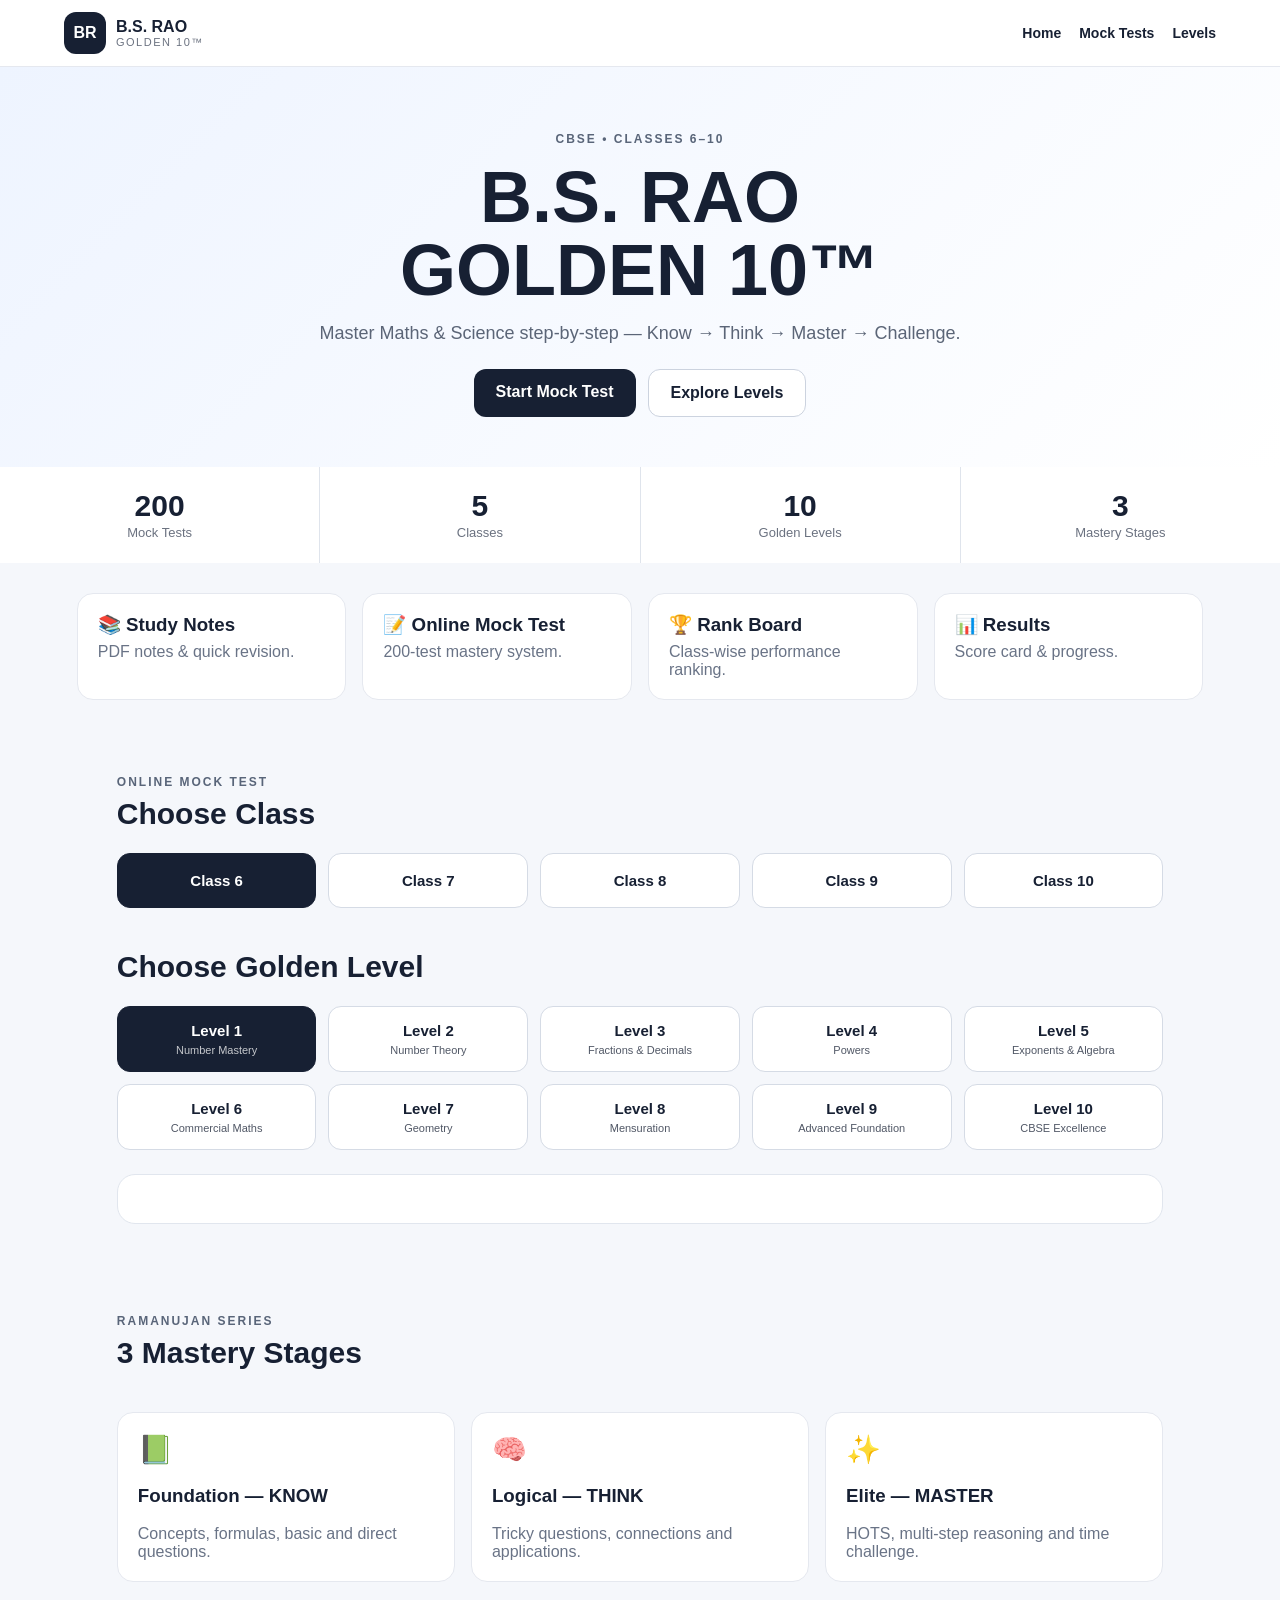
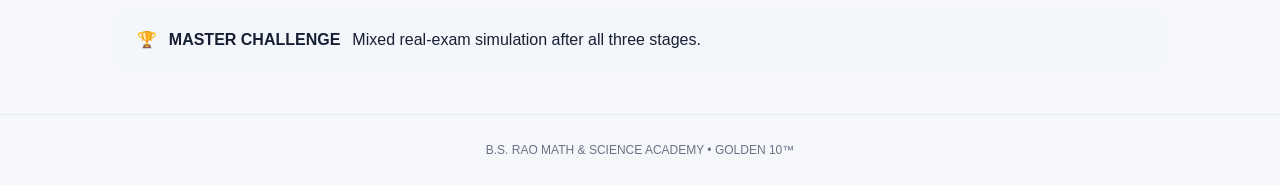
==== index.html @ 9509c188 "Update index.html" ====
<!DOCTYPE html>
<html lang="en">
<head>
<meta charset="UTF-8">
<meta name="viewport" content="width=device-width, initial-scale=1.0">
<title>B.S. RAO GOLDEN 10™</title>
<link rel="stylesheet" href="style.css?v=2">
</head>
<body>
<header class="topbar">
  <div class="brand"><div class="logo">BR</div><div><b>B.S. RAO</b><span>GOLDEN 10™</span></div></div>
  <nav><a href="#home">Home</a><a href="#tests">Mock Tests</a><a href="#levels">Levels</a></nav>
</header>

<main id="home">
<section class="hero">
  <div class="badge">CBSE • CLASSES 6–10</div>
  <h1>B.S. RAO<br><strong>GOLDEN 10™</strong></h1>
  <p>Master Maths & Science step-by-step — Know → Think → Master → Challenge.</p>
  <div class="heroBtns"><a class="primary" href="#tests">Start Mock Test</a><a class="secondary" href="#levels">Explore Levels</a></div>
</section>

<section class="stats">
  <div><b>200</b><span>Mock Tests</span></div><div><b>5</b><span>Classes</span></div>
  <div><b>10</b><span>Golden Levels</span></div><div><b>3</b><span>Mastery Stages</span></div>
</section>

<section class="cards">
  <article><h3>📚 Study Notes</h3><p>PDF notes & quick revision.</p></article>
  <article><h3>📝 Online Mock Test</h3><p>200-test mastery system.</p></article>
  <article><h3>🏆 Rank Board</h3><p>Class-wise performance ranking.</p></article>
  <article><h3>📊 Results</h3><p>Score card & progress.</p></article>
</section>

<section id="tests" class="section">
  <div class="eyebrow">ONLINE MOCK TEST</div>
  <h2>Choose Class</h2>
  <div id="classes" class="choiceGrid">
    <button class="choice active" data-class="6">Class 6</button>
    <button class="choice" data-class="7">Class 7</button>
    <button class="choice" data-class="8">Class 8</button>
    <button class="choice" data-class="9">Class 9</button>
    <button class="choice" data-class="10">Class 10</button>
  </div>

  <h2 id="levels" class="levelHeading">Choose Golden Level</h2>
  <div id="levelsGrid" class="choiceGrid">
    <button class="choice active" data-level="1">Level 1<small>Number Mastery</small></button>
    <button class="choice" data-level="2" onclick="window.location.href='level2-mock-test.html'">Level 2<small>Number Theory</small></button>
    <button class="choice" data-level="3">Level 3<small>Fractions & Decimals</small></button>
    <button class="choice" data-level="4">Level 4<small>Powers</small></button>
    <button class="choice" data-level="5">Level 5<small>Exponents & Algebra</small></button>
    <button class="choice" data-level="6">Level 6<small>Commercial Maths</small></button>
    <button class="choice" data-level="7">Level 7<small>Geometry</small></button>
    <button class="choice" data-level="8">Level 8<small>Mensuration</small></button>
    <button class="choice" data-level="9">Level 9<small>Advanced Foundation</small></button>
    <button class="choice" data-level="10">Level 10<small>CBSE Excellence</small></button>
  </div>
  <div id="detail" class="detail"></div>
</section>

<section class="section stages">
  <div class="eyebrow">RAMANUJAN SERIES</div><h2>3 Mastery Stages</h2>
  <div class="stageCards">
    <article><span>📗</span><h3>Foundation — KNOW</h3><p>Concepts, formulas, basic and direct questions.</p></article>
    <article><span>🧠</span><h3>Logical — THINK</h3><p>Tricky questions, connections and applications.</p></article>
    <article><span>✨</span><h3>Elite — MASTER</h3><p>HOTS, multi-step reasoning and time challenge.</p></article>
  </div>
  <div class="challenge">🏆 <b>MASTER CHALLENGE</b><span>Mixed real-exam simulation after all three stages.</span></div>
</section>
</main>
<footer>B.S. RAO MATH & SCIENCE ACADEMY • GOLDEN 10™</footer>
<script defer src="app.js?v=2"></script>
</body>
</html>
---- style.css ----
*{box-sizing:border-box}html{scroll-behavior:smooth}body{margin:0;font-family:Arial,Helvetica,sans-serif;background:#f5f7fb;color:#172033}.topbar{position:sticky;top:0;z-index:10;background:#fff;border-bottom:1px solid #e5e8ef;padding:12px 5%;display:flex;justify-content:space-between;align-items:center}.brand{display:flex;align-items:center;gap:10px}.logo{width:42px;height:42px;border-radius:12px;background:#172033;color:#fff;display:grid;place-items:center;font-weight:800}.brand b,.brand span{display:block}.brand span{font-size:11px;letter-spacing:1.5px;color:#6b7280}.topbar nav{display:flex;gap:18px}.topbar a{color:#172033;text-decoration:none;font-weight:700;font-size:14px}.hero{padding:65px 6% 50px;text-align:center;background:linear-gradient(135deg,#eef4ff,#fff)}.badge,.eyebrow{font-size:12px;font-weight:800;letter-spacing:2px;color:#596579}.hero h1{font-size:clamp(38px,8vw,72px);line-height:1.02;margin:15px 0}.hero p{font-size:18px;max-width:720px;margin:0 auto 25px;color:#5b6577}.heroBtns{display:flex;justify-content:center;gap:12px;flex-wrap:wrap}.primary,.secondary{padding:14px 22px;border-radius:12px;text-decoration:none;font-weight:800}.primary{background:#172033;color:#fff}.secondary{border:1px solid #ccd3df;color:#172033;background:#fff}.stats{display:grid;grid-template-columns:repeat(4,1fr);gap:1px;background:#dfe4ec}.stats div{background:#fff;padding:22px;text-align:center}.stats b{display:block;font-size:30px}.stats span{color:#6b7280;font-size:13px}.cards,.stageCards{display:grid;grid-template-columns:repeat(4,1fr);gap:16px;padding:30px 6%}.cards article,.stageCards article{background:#fff;border:1px solid #e5e8ef;border-radius:16px;padding:20px}.cards h3{margin:0 0 7px}.cards p,.stageCards p{margin:0;color:#697386}.section{padding:45px 6%;max-width:1200px;margin:auto}.section h2{font-size:30px;margin:8px 0 22px}.levelHeading{margin-top:42px!important}.choiceGrid{display:grid;grid-template-columns:repeat(5,1fr);gap:12px}.choice{border:1px solid #d5dbe5;background:#fff;color:#172033;border-radius:13px;padding:15px 10px;font-weight:800;font-size:15px;cursor:pointer;min-height:55px}.choice.active{background:#172033;color:#fff;border-color:#172033}.choice small{display:block;font-size:11px;font-weight:500;margin-top:5px;opacity:.75}.detail{margin-top:24px;background:#fff;border:1px solid #e1e6ee;border-radius:18px;padding:24px}.subjects{display:grid;grid-template-columns:1fr 1fr;gap:14px;margin:16px 0}.subject{padding:18px;background:#f7f9fc;border-radius:13px;line-height:1.6}.subject b{display:block;margin-bottom:6px}.stagebtn{border:1px solid #ccd3df;background:#fff;border-radius:10px;padding:12px 15px;margin:4px;font-weight:700;cursor:pointer}.stageCards{padding:20px 0;grid-template-columns:repeat(3,1fr);max-width:1200px;margin:auto}.stageCards span{font-size:28px}.challenge{max-width:1200px;margin:8px auto 0;padding:20px;border-radius:15px;background:#f3f6fb;display:flex;gap:12px;align-items:center;flex-wrap:wrap}footer{text-align:center;padding:28px;color:#697386;font-size:12px;border-top:1px solid #e5e8ef}@media(max-width:800px){.topbar nav{display:none}.stats{grid-template-columns:repeat(2,1fr)}.cards{grid-template-columns:repeat(2,1fr);padding:22px 4%}.choiceGrid{grid-template-columns:repeat(2,1fr)}.subjects,.stageCards{grid-template-columns:1fr}.section{padding:35px 4%}.hero{padding:48px 5%}}@media(max-width:430px){.cards{grid-template-columns:1fr}}
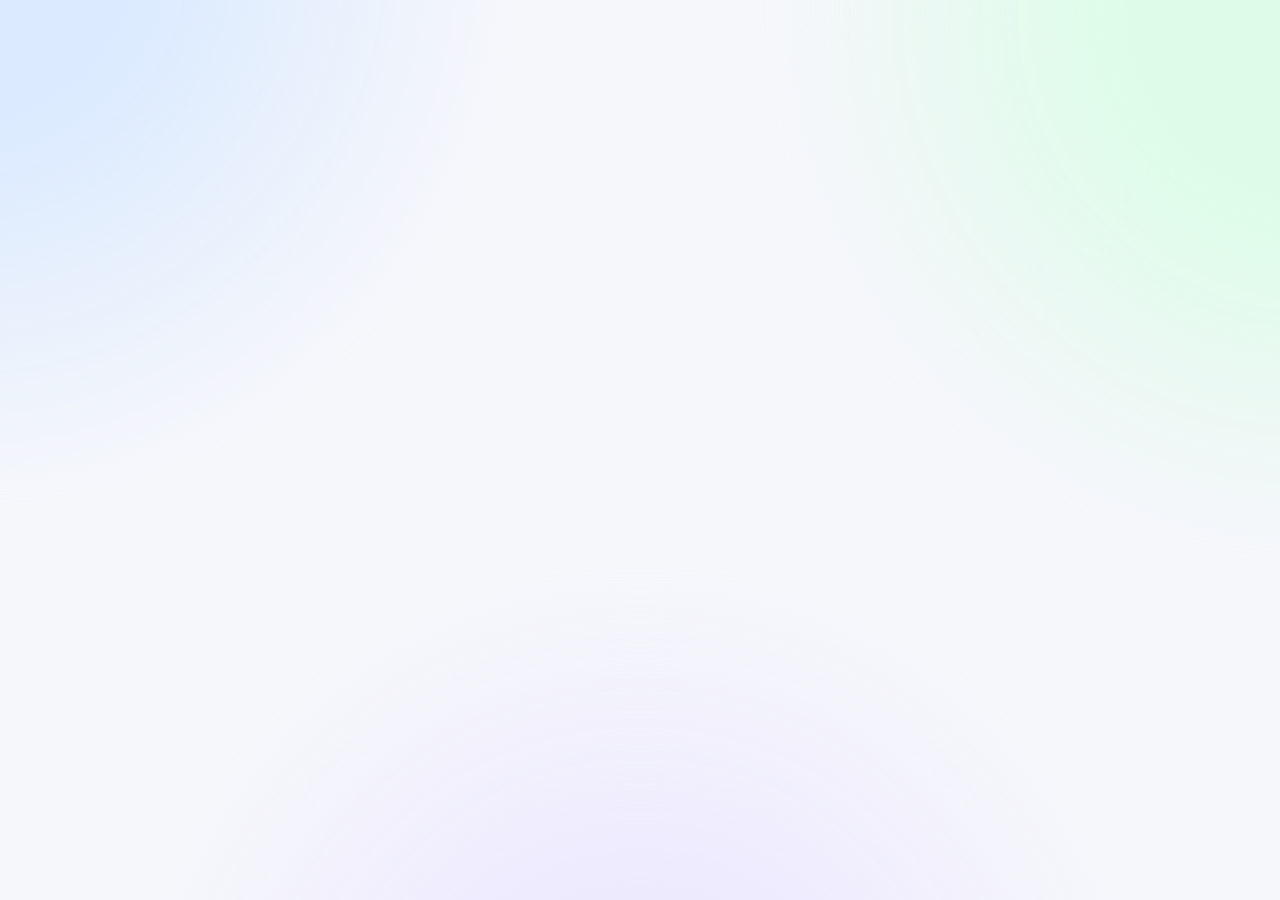
==== commit 5dbbb487: "Update index.html" ====
--- a/index.html
+++ b/index.html
@@ -1,75 +1,24 @@
-<!DOCTYPE html>
-<html lang="en">
-<head>
-<meta charset="UTF-8">
-<meta name="viewport" content="width=device-width, initial-scale=1.0">
-<title>B.S. RAO GOLDEN 10™</title>
-<link rel="stylesheet" href="style.css?v=2">
-</head>
-<body>
-<header class="topbar">
-  <div class="brand"><div class="logo">BR</div><div><b>B.S. RAO</b><span>GOLDEN 10™</span></div></div>
-  <nav><a href="#home">Home</a><a href="#tests">Mock Tests</a><a href="#levels">Levels</a></nav>
-</header>
-
-<main id="home">
-<section class="hero">
-  <div class="badge">CBSE • CLASSES 6–10</div>
-  <h1>B.S. RAO<br><strong>GOLDEN 10™</strong></h1>
-  <p>Master Maths & Science step-by-step — Know → Think → Master → Challenge.</p>
-  <div class="heroBtns"><a class="primary" href="#tests">Start Mock Test</a><a class="secondary" href="#levels">Explore Levels</a></div>
-</section>
-
-<section class="stats">
-  <div><b>200</b><span>Mock Tests</span></div><div><b>5</b><span>Classes</span></div>
-  <div><b>10</b><span>Golden Levels</span></div><div><b>3</b><span>Mastery Stages</span></div>
-</section>
-
-<section class="cards">
-  <article><h3>📚 Study Notes</h3><p>PDF notes & quick revision.</p></article>
-  <article><h3>📝 Online Mock Test</h3><p>200-test mastery system.</p></article>
-  <article><h3>🏆 Rank Board</h3><p>Class-wise performance ranking.</p></article>
-  <article><h3>📊 Results</h3><p>Score card & progress.</p></article>
-</section>
-
-<section id="tests" class="section">
-  <div class="eyebrow">ONLINE MOCK TEST</div>
-  <h2>Choose Class</h2>
-  <div id="classes" class="choiceGrid">
-    <button class="choice active" data-class="6">Class 6</button>
-    <button class="choice" data-class="7">Class 7</button>
-    <button class="choice" data-class="8">Class 8</button>
-    <button class="choice" data-class="9">Class 9</button>
-    <button class="choice" data-class="10">Class 10</button>
-  </div>
-
-  <h2 id="levels" class="levelHeading">Choose Golden Level</h2>
-  <div id="levelsGrid" class="choiceGrid">
-    <button class="choice active" data-level="1">Level 1<small>Number Mastery</small></button>
-    <button class="choice" data-level="2" onclick="window.location.href='level2-mock-test.html'">Level 2<small>Number Theory</small></button>
-    <button class="choice" data-level="3">Level 3<small>Fractions & Decimals</small></button>
-    <button class="choice" data-level="4">Level 4<small>Powers</small></button>
-    <button class="choice" data-level="5">Level 5<small>Exponents & Algebra</small></button>
-    <button class="choice" data-level="6">Level 6<small>Commercial Maths</small></button>
-    <button class="choice" data-level="7">Level 7<small>Geometry</small></button>
-    <button class="choice" data-level="8">Level 8<small>Mensuration</small></button>
-    <button class="choice" data-level="9">Level 9<small>Advanced Foundation</small></button>
-    <button class="choice" data-level="10">Level 10<small>CBSE Excellence</small></button>
-  </div>
-  <div id="detail" class="detail"></div>
-</section>
-
-<section class="section stages">
-  <div class="eyebrow">RAMANUJAN SERIES</div><h2>3 Mastery Stages</h2>
-  <div class="stageCards">
-    <article><span>📗</span><h3>Foundation — KNOW</h3><p>Concepts, formulas, basic and direct questions.</p></article>
-    <article><span>🧠</span><h3>Logical — THINK</h3><p>Tricky questions, connections and applications.</p></article>
-    <article><span>✨</span><h3>Elite — MASTER</h3><p>HOTS, multi-step reasoning and time challenge.</p></article>
-  </div>
-  <div class="challenge">🏆 <b>MASTER CHALLENGE</b><span>Mixed real-exam simulation after all three stages.</span></div>
-</section>
-</main>
-<footer>B.S. RAO MATH & SCIENCE ACADEMY • GOLDEN 10™</footer>
-<script defer src="app.js?v=2"></script>
-</body>
-</html>
+<!doctype html>
+<html lang="en"><head><meta charset="utf-8"><meta name="viewport" content="width=device-width,initial-scale=1,viewport-fit=cover">
+<title>B.S. RAO GOLDEN 10™ — CBSE 2027 Master Student Portal</title>
+<style>
+:root{--ink:#0f172a;--muted:#667085;--blue:#145dcc;--line:#dfe5ee;--bg:#f5f7fb}
+*{box-sizing:border-box}body{margin:0;font-family:Inter,system-ui,-apple-system,Segoe UI,Arial,sans-serif;background:var(--bg);color:var(--ink)}
+button,input{font:inherit}button{cursor:pointer}body:before{content:"";position:fixed;inset:-20%;z-index:-2;background:radial-gradient(circle at 12% 10%,#dbeafe 0 10%,transparent 28%),radial-gradient(circle at 88% 15%,#dcfce7 0 10%,transparent 28%),radial-gradient(circle at 50% 100%,#ede9fe 0 12%,transparent 32%);filter:blur(25px)}
+.top{position:sticky;top:0;z-index:30;background:rgba(255,255,255,.92);backdrop-filter:blur(18px);border-bottom:1px solid var(--line);padding:13px 5%;display:flex;align-items:center;justify-content:space-between}
+.logo{display:flex;align-items:center;gap:11px}.logoBox{width:50px;height:50px;border-radius:16px;background:linear-gradient(135deg,#145dcc,#6d3df5);display:grid;place-items:center;color:white;font-weight:1000;box-shadow:0 10px 30px #145dcc33}.logo b{font-size:19px}.logo small{display:block;letter-spacing:3px;color:#667085;font-weight:800}
+.container{max-width:1120px;margin:auto;padding:28px 5% 70px}.hero{border:1px solid #d9e2ef;border-radius:30px;padding:30px;background:linear-gradient(135deg,rgba(255,255,255,.98),rgba(239,246,255,.9));box-shadow:0 25px 80px #10182812;position:relative;overflow:hidden}.hero:after{content:"★";position:absolute;right:-15px;top:-45px;font-size:190px;color:#155dcc0b}
+.eyebrow{display:inline-block;padding:8px 14px;border-radius:99px;background:#e0efff;color:#145dcc;font-weight:1000}.hero h1{font-size:clamp(38px,7vw,76px);line-height:.94;letter-spacing:-3px;margin:20px 0 14px;max-width:900px}.hero p{font-size:18px;line-height:1.6;color:var(--muted);max-width:820px}
+.actions{display:flex;gap:12px;flex-wrap:wrap}.btn{border:0;border-radius:14px;padding:13px 19px;font-weight:900}.primary{background:var(--blue);color:#fff;box-shadow:0 10px 25px #145dcc33}.secondary{background:#fff;border:1px solid #cbd5e1;color:var(--blue)}.back{background:#edf2f7;color:#344054;margin-bottom:14px}
+.cards,.grid{display:grid;grid-template-columns:repeat(2,1fr);gap:15px;margin-top:18px}.tile,.choice,.stage,.result,.qcard,.source{background:rgba(255,255,255,.95);border:1px solid var(--line);border-radius:22px;box-shadow:0 10px 35px #1018280a}.tile{padding:23px}.tile .icon{font-size:34px}.tile h3{margin:7px 0}.tile p{color:var(--muted);margin:0}
+.sectionTitle{font-size:32px;margin:20px 0 12px}.crumb{font-weight:900;color:#667085;margin:5px 0 12px}.choice{padding:20px;text-align:left;min-height:112px;transition:.18s}.choice:hover,.stage:hover{transform:translateY(-2px);box-shadow:0 16px 35px #10182814}.choice b{display:block;font-size:21px;margin-top:5px}.choice span{display:block;color:var(--muted);margin-top:7px;line-height:1.4}.num{font-size:12px;color:var(--blue);font-weight:1000;letter-spacing:1.5px}
+.stageGrid{display:grid;grid-template-columns:repeat(2,1fr);gap:15px}.stage{padding:22px;text-align:left;border-top:6px solid #94a3b8}.stage:nth-child(1){border-top-color:#16a34a}.stage:nth-child(2){border-top-color:#2563eb}.stage:nth-child(3){border-top-color:#7c3aed}.stage:nth-child(4){border-top-color:#f59e0b}.stage b{display:block;font-size:20px}.stage small{display:block;color:var(--muted);margin-top:9px;line-height:1.5}
+.login{max-width:550px;margin:8vh auto}.login .hero{text-align:center}.login input{width:100%;padding:16px;border:1px solid #cfd7e3;border-radius:14px;margin:13px 0;font-size:18px;text-transform:uppercase}.err{min-height:24px;color:#b42318;font-weight:800}.notice{margin-top:14px;padding:14px;border-radius:14px;background:#fff7ed;border:1px solid #fed7aa;color:#9a3412;line-height:1.5}
+.testTop{display:flex;justify-content:space-between;align-items:center;gap:15px;background:#101828;color:#fff;border-radius:20px;padding:18px 20px;margin-bottom:15px}.timer{font-size:24px;font-weight:1000;color:#ffd166}.qcard{padding:22px}.qmeta{font-size:13px;color:var(--muted);font-weight:900}.tag{float:right;background:#eef2ff;color:#4338ca;border-radius:99px;padding:5px 9px;font-size:11px}.qtext{font-size:21px;line-height:1.5;font-weight:850;margin:15px 0 18px}.opt{display:block;width:100%;text-align:left;border:1px solid #d4dae3;background:#fff;border-radius:13px;padding:14px;margin:9px 0}.opt.sel{background:#edf4ff;border-color:var(--blue);box-shadow:0 0 0 2px #145dcc14}.testnav{display:flex;justify-content:space-between;gap:10px;margin-top:14px}
+.score{text-align:center;font-size:60px;font-weight:1000}.stats{display:grid;grid-template-columns:repeat(4,1fr);gap:10px}.stat{background:#f6f8fb;border-radius:14px;padding:14px}.subject{display:flex;justify-content:space-between;padding:12px 0;border-bottom:1px solid #e7ebf0}.source{padding:18px;margin-top:15px}.source a{color:#145dcc;font-weight:800}
+footer{background:#101828;color:#fff;text-align:center;padding:45px 5%;margin-top:30px}footer p{color:#98a2b3}
+@media(max-width:700px){.cards,.grid,.stageGrid,.stats{grid-template-columns:1fr}.hero h1{letter-spacing:-2px}.testTop{align-items:flex-start}.qtext{font-size:18px}.subject{display:block}.subject span{display:block;margin-top:5px}}
+</style></head>
+<body><div id="app"></div><script>
+const BANKS={"1":{"Foundation — KNOW":[{"id":1,"subject":"Mathematics","chapter":"Real Numbers","question":"The HCF of 72 and 120 is:","options":["12","18","24","36"],"answer":0},{"id":2,"subject":"Mathematics","chapter":"Polynomials","question":"If α and β are the zeroes of x² − 5x + 6, then α + β is:","options":["−5","5","6","−6"],"answer":1},{"id":3,"subject":"Mathematics","chapter":"Pair of Linear Equations","question":"The solution of x + y = 7 and x − y = 1 is:","options":["(3,4)","(4,3)","(5,2)","(2,5)"],"answer":1},{"id":4,"subject":"Mathematics","chapter":"Quadratic Equations","question":"The roots of x² − 9x + 20 = 0 are:","options":["2,10","4,5","−4,−5","1,20"],"answer":1},{"id":5,"subject":"Mathematics","chapter":"Arithmetic Progressions","question":"The 10th term of 3, 7, 11, … is:","options":["35","39","43","47"],"answer":1},{"id":6,"subject":"Mathematics","chapter":"Triangles","question":"If two triangles are similar, their corresponding sides are in the ratio 2:3. Their areas are in the ratio:","options":["2:3","3:2","4:9","8:27"],"answer":2},{"id":7,"subject":"Mathematics","chapter":"Coordinate Geometry","question":"The midpoint of (2,4) and (6,8) is:","options":["(4,6)","(8,12)","(2,2)","(3,4)"],"answer":0},{"id":8,"subject":"Mathematics","chapter":"Trigonometry","question":"sin 30° equals:","options":["0","1/2","√3/2","1"],"answer":1},{"id":9,"subject":"Mathematics","chapter":"Circles","question":"The tangent at any point of a circle is perpendicular to the:","options":["diameter only","radius through the point of contact","chord","arc"],"answer":1},{"id":10,"subject":"Mathematics","chapter":"Statistics","question":"The mean of 4, 6, 8 and 10 is:","options":["6","7","8","9"],"answer":1},{"id":11,"subject":"Physics","chapter":"Light – Reflection and Refraction","question":"The SI unit of focal length is:","options":["metre","dioptre","newton","joule"],"answer":0},{"id":12,"subject":"Physics","chapter":"Light – Reflection and Refraction","question":"The power of a lens is measured in:","options":["metre","dioptre","watt","ohm"],"answer":1},{"id":13,"subject":"Physics","chapter":"Electricity","question":"Ohm’s law is represented by:","options":["V = IR","P = VI","R = VI","I = VR"],"answer":0},{"id":14,"subject":"Physics","chapter":"Electricity","question":"A 10 Ω resistor connected to 20 V draws a current of:","options":["0.5 A","2 A","10 A","200 A"],"answer":1},{"id":15,"subject":"Physics","chapter":"Magnetic Effects of Electric Current","question":"The SI unit of magnetic field is:","options":["tesla","weber","ampere","volt"],"answer":0},{"id":16,"subject":"Chemistry","chapter":"Chemical Reactions and Equations","question":"A reaction in which two or more substances form one product is a:","options":["decomposition reaction","combination reaction","displacement reaction","redox-free reaction"],"answer":1},{"id":17,"subject":"Chemistry","chapter":"Acids, Bases and Salts","question":"A neutral solution at 25°C has pH:","options":["0","5","7","14"],"answer":2},{"id":18,"subject":"Chemistry","chapter":"Metals and Non-metals","question":"The property by which metals can be beaten into sheets is:","options":["ductility","malleability","sonority","conductivity"],"answer":1},{"id":19,"subject":"Chemistry","chapter":"Carbon and its Compounds","question":"The molecular formula of methane is:","options":["CH₃","CH₄","C₂H₆","C₂H₄"],"answer":1},{"id":20,"subject":"Chemistry","chapter":"Carbon and its Compounds","question":"Ethanol contains the functional group:","options":["−COOH","−CHO","−OH","−CO−"],"answer":2}],"Logical — THINK":[{"id":1,"subject":"Mathematics","chapter":"Real Numbers","question":"If HCF(96,404)=4, then LCM(96,404) is:","options":["9696","969","96","404"],"answer":0},{"id":2,"subject":"Mathematics","chapter":"Polynomials","question":"If the zeroes of 2x² − 7x + 3 are α,β, then 1/α + 1/β equals:","options":["7/3","3/7","−7/3","2/3"],"answer":0},{"id":3,"subject":"Mathematics","chapter":"Pair of Linear Equations","question":"For ax+3y=6 and 2x+6y=12 to have infinitely many solutions, a equals:","options":["1","2","3","6"],"answer":1},{"id":4,"subject":"Mathematics","chapter":"Quadratic Equations","question":"If one root of x² − 7x + k = 0 is 3, k is:","options":["4","10","12","21"],"answer":2},{"id":5,"subject":"Mathematics","chapter":"Arithmetic Progressions","question":"The sum of the first 10 terms of 2,5,8,… is:","options":["145","155","165","175"],"answer":1},{"id":6,"subject":"Mathematics","chapter":"Triangles","question":"Two similar triangles have areas 25 cm² and 49 cm². The ratio of corresponding sides of the smaller to larger triangle is:","options":["5:7","25:49","7:5","3:4"],"answer":0},{"id":7,"subject":"Mathematics","chapter":"Coordinate Geometry","question":"A point divides the line joining (2,−3) and (7,2) internally in ratio 2:3. Its coordinates are:","options":["(4,−1)","(5,0)","(3,−2)","(−1,4)"],"answer":0},{"id":8,"subject":"Mathematics","chapter":"Applications of Trigonometry","question":"If tan θ = 1/√3 and θ is acute, θ is:","options":["30°","45°","60°","90°"],"answer":0},{"id":9,"subject":"Mathematics","chapter":"Areas Related to Circles","question":"A circle has radius 7 cm. Using π=22/7, its area is:","options":["44 cm²","154 cm²","308 cm²","49 cm²"],"answer":1},{"id":10,"subject":"Mathematics","chapter":"Probability","question":"A die is thrown once. Probability of getting a number greater than 4 is:","options":["1/6","1/3","1/2","2/3"],"answer":1},{"id":11,"subject":"Physics","chapter":"Light – Reflection and Refraction","question":"An object is placed beyond 2F of a convex lens. The image is:","options":["virtual and enlarged","real, inverted and diminished","real and erect","virtual and diminished"],"answer":1},{"id":12,"subject":"Physics","chapter":"Light – Reflection and Refraction","question":"A lens has focal length +0.25 m. Its power is:","options":["+0.25 D","+2 D","+4 D","−4 D"],"answer":2},{"id":13,"subject":"Physics","chapter":"Electricity","question":"Two resistors 4 Ω and 6 Ω are in series across 20 V. Current is:","options":["1 A","2 A","4 A","5 A"],"answer":1},{"id":14,"subject":"Physics","chapter":"Electricity","question":"A device rated 100 W operates for 2 h. Electrical energy consumed is:","options":["0.02 kWh","0.2 kWh","2 kWh","20 kWh"],"answer":1},{"id":15,"subject":"Physics","chapter":"Magnetic Effects of Electric Current","question":"The direction of force on a current-carrying conductor in a magnetic field is found by:","options":["right-hand thumb rule","Fleming’s left-hand rule","Fleming’s right-hand rule","Ohm’s law"],"answer":1},{"id":16,"subject":"Chemistry","chapter":"Chemical Reactions and Equations","question":"Zn + CuSO₄ → ZnSO₄ + Cu is a:","options":["combination","decomposition","displacement","double displacement"],"answer":2},{"id":17,"subject":"Chemistry","chapter":"Acids, Bases and Salts","question":"A solution changes blue litmus to red. It is:","options":["basic","acidic","neutral","salty only"],"answer":1},{"id":18,"subject":"Chemistry","chapter":"Metals and Non-metals","question":"Which metal is commonly stored under kerosene because it reacts vigorously with water and air?","options":["iron","copper","sodium","silver"],"answer":2},{"id":19,"subject":"Chemistry","chapter":"Carbon and its Compounds","question":"The general formula of alkanes is:","options":["CₙH₂ₙ","CₙH₂ₙ₋₂","CₙH₂ₙ₊₂","CₙHₙ"],"answer":2},{"id":20,"subject":"Chemistry","chapter":"Carbon and its Compounds","question":"Soap molecules clean oily dirt mainly because they form:","options":["crystals","micelles","metals","salts only"],"answer":1}],"Elite — MASTER":[{"id":1,"subject":"Mathematics","chapter":"Real Numbers","question":"If n is a positive integer and 3ⁿ divides 2²ⁿ−1, the smallest n satisfying this is:","options":["1","2","3","4"],"answer":2},{"id":2,"subject":"Mathematics","chapter":"Polynomials","question":"If α,β are roots of x²−4x+1=0, then α²+β² is:","options":["12","14","16","18"],"answer":1},{"id":3,"subject":"Mathematics","chapter":"Pair of Linear Equations","question":"If kx+3y=6 and 12x+ky=18 have a unique solution, k cannot be:","options":["6","−6","0","12"],"answer":0},{"id":4,"subject":"Mathematics","chapter":"Quadratic Equations","question":"If the roots of x²−px+12=0 differ by 1, then p² is:","options":["47","49","51","52"],"answer":1},{"id":5,"subject":"Mathematics","chapter":"Arithmetic Progressions","question":"If the 5th term of an AP is 18 and the 11th term is 42, the sum of its first 15 terms is:","options":["405","420","435","450"],"answer":2},{"id":6,"subject":"Mathematics","chapter":"Triangles","question":"In two similar triangles, corresponding sides are 6 cm and 9 cm. If the area of the smaller triangle is 24 cm², the larger area is:","options":["36 cm²","48 cm²","54 cm²","81 cm²"],"answer":2},{"id":7,"subject":"Mathematics","chapter":"Coordinate Geometry","question":"The area of the triangle with vertices (0,0), (4,0), (0,6) is:","options":["10","12","14","24"],"answer":1},{"id":8,"subject":"Mathematics","chapter":"Trigonometry","question":"If sec θ + tan θ = 3 for an acute θ, then sec θ − tan θ is:","options":["1/9","1/3","3","9"],"answer":0},{"id":9,"subject":"Mathematics","chapter":"Circles","question":"From an external point P, tangent length to a circle is 12 cm and OP=13 cm. The radius is:","options":["3 cm","4 cm","5 cm","6 cm"],"answer":2},{"id":10,"subject":"Mathematics","chapter":"Statistics","question":"For a data set, mean = 20 and number of observations = 10. If one observation 12 is replaced by 27, the new mean is:","options":["20.5","21","21.5","22"],"answer":1},{"id":11,"subject":"Physics","chapter":"Light – Reflection and Refraction","question":"An object is 30 cm in front of a convex lens of focal length 20 cm. The image distance is:","options":["20 cm","30 cm","60 cm","−60 cm"],"answer":2},{"id":12,"subject":"Physics","chapter":"Light – Reflection and Refraction","question":"Two lenses of powers +2 D and −5 D are in contact. Their combined power and focal length are:","options":["−3 D, −0.333 m","+3 D, 0.333 m","−7 D, −0.143 m","+7 D, 0.143 m"],"answer":0},{"id":13,"subject":"Physics","chapter":"Electricity","question":"A 6 Ω and 3 Ω resistor are connected in parallel across 12 V. Total current is:","options":["2 A","4 A","6 A","8 A"],"answer":2},{"id":14,"subject":"Physics","chapter":"Electricity","question":"A 60 W bulb is used for 5 h daily for 30 days. Energy consumed is:","options":["3 kWh","6 kWh","9 kWh","12 kWh"],"answer":2},{"id":15,"subject":"Physics","chapter":"Magnetic Effects of Electric Current","question":"A current-carrying conductor is placed parallel to a uniform magnetic field. The magnetic force on it is:","options":["maximum","zero","half maximum","infinite"],"answer":1},{"id":16,"subject":"Chemistry","chapter":"Chemical Reactions and Equations","question":"In a redox reaction, oxidation is best represented by:","options":["gain of oxygen or loss of hydrogen","gain of hydrogen only","loss of oxygen only","no change in oxidation state"],"answer":0},{"id":17,"subject":"Chemistry","chapter":"Acids, Bases and Salts","question":"If the pH changes from 3 to 5, the hydrogen-ion concentration becomes:","options":["10 times larger","100 times smaller","100 times larger","2 times smaller"],"answer":1},{"id":18,"subject":"Chemistry","chapter":"Metals and Non-metals","question":"An iron nail is placed in copper sulphate solution. The coating formed on the nail is mainly:","options":["iron","copper","zinc","silver"],"answer":1},{"id":19,"subject":"Chemistry","chapter":"Carbon and its Compounds","question":"Ethene decolourises bromine water because ethene undergoes:","options":["substitution","addition","neutralisation","decomposition"],"answer":1},{"id":20,"subject":"Chemistry","chapter":"Carbon and its Compounds","question":"A compound has formula C₂H₆O and reacts with sodium releasing hydrogen. It can be:","options":["ethanol","ethene","ethanoic acid only","methane"],"answer":0}],"Master Challenge":[{"id":1,"subject":"Chemistry","chapter":"Metals and Non-metals","question":"Which metal is commonly stored under kerosene because it reacts vigorously with water and air?","options":["iron","copper","sodium","silver"],"answer":2},{"id":2,"subject":"Physics","chapter":"Magnetic Effects of Electric Current","question":"A current-carrying conductor is placed parallel to a uniform magnetic field. The magnetic force on it is:","options":["maximum","zero","half maximum","infinite"],"answer":1},{"id":3,"subject":"Physics","chapter":"Electricity","question":"Ohm’s law is represented by:","options":["V = IR","P = VI","R = VI","I = VR"],"answer":0},{"id":4,"subject":"Physics","chapter":"Magnetic Effects of Electric Current","question":"The direction of force on a current-carrying conductor in a magnetic field is found by:","options":["right-hand thumb rule","Fleming’s left-hand rule","Fleming’s right-hand rule","Ohm’s law"],"answer":1},{"id":5,"subject":"Mathematics","chapter":"Pair of Linear Equations","question":"For ax+3y=6 and 2x+6y=12 to have infinitely many solutions, a equals:","options":["1","2","3","6"],"answer":1},{"id":6,"subject":"Mathematics","chapter":"Probability","question":"A die is thrown once. Probability of getting a number greater than 4 is:","options":["1/6","1/3","1/2","2/3"],"answer":1},{"id":7,"subject":"Mathematics","chapter":"Quadratic Equations","question":"The roots of x² − 9x + 20 = 0 are:","options":["2,10","4,5","−4,−5","1,20"],"answer":1},{"id":8,"subject":"Mathematics","chapter":"Pair of Linear Equations","question":"If kx+3y=6 and 12x+ky=18 have a unique solution, k cannot be:","options":["6","−6","0","12"],"answer":0},{"id":9,"subject":"Physics","chapter":"Electricity","question":"Two resistors 4 Ω and 6 Ω are in series across 20 V. Current is:","options":["1 A","2 A","4 A","5 A"],"answer":1},{"id":10,"subject":"Physics","chapter":"Electricity","question":"A 10 Ω resistor connected to 20 V draws a current of:","options":["0.5 A","2 A","10 A","200 A"],"answer":1},{"id":11,"subject":"Chemistry","chapter":"Carbon and its Compounds","question":"The general formula of alkanes is:","options":["CₙH₂ₙ","CₙH₂ₙ₋₂","CₙH₂ₙ₊₂","CₙHₙ"],"answer":2},{"id":12,"subject":"Physics","chapter":"Magnetic Effects of Electric Current","question":"The SI unit of magnetic field is:","options":["tesla","weber","ampere","volt"],"answer":0},{"id":13,"subject":"Chemistry","chapter":"Carbon and its Compounds","question":"The molecular formula of methane is:","options":["CH₃","CH₄","C₂H₆","C₂H₄"],"answer":1},{"id":14,"subject":"Physics","chapter":"Light – Reflection and Refraction","question":"A lens has focal length +0.25 m. Its power is:","options":["+0.25 D","+2 D","+4 D","−4 D"],"answer":2},{"id":15,"subject":"Mathematics","chapter":"Arithmetic Progressions","question":"If the 5th term of an AP is 18 and the 11th term is 42, the sum of its first 15 terms is:","options":["405","420","435","450"],"answer":2},{"id":16,"subject":"Physics","chapter":"Light – Reflection and Refraction","question":"An object is 30 cm in front of a convex lens of focal length 20 cm. The image distance is:","options":["20 cm","30 cm","60 cm","−60 cm"],"answer":2},{"id":17,"subject":"Mathematics","chapter":"Polynomials","question":"If the zeroes of 2x² − 7x + 3 are α,β, then 1/α + 1/β equals:","options":["7/3","3/7","−7/3","2/3"],"answer":0},{"id":18,"subject":"Mathematics","chapter":"Areas Related to Circles","question":"A circle has radius 7 cm. Using π=22/7, its area is:","options":["44 cm²","154 cm²","308 cm²","49 cm²"],"answer":1},{"id":19,"subject":"Mathematics","chapter":"Arithmetic Progressions","question":"The 10th term of 3, 7, 11, … is:","options":["35","39","43","47"],"answer":1},{"id":20,"subject":"Chemistry","chapter":"Acids, Bases and Salts","question":"A neutral solution at 25°C has pH:","options":["0","5","7","14"],"answer":2}]},"2":{"Foundation — KNOW":[{"id":1,"subject":"Mathematics","chapter":"Real Numbers","question":"Which of the following is a prime number?","options":["21","29","39","51"],"answer":1},{"id":2,"subject":"Mathematics","chapter":"Real Numbers","question":"The HCF of 18 and 24 is:","options":["3","6","9","12"],"answer":1},{"id":3,"subject":"Mathematics","chapter":"Real Numbers","question":"The LCM of 12 and 18 is:","options":["24","30","36","48"],"answer":2},{"id":4,"subject":"Mathematics","chapter":"Real Numbers","question":"The prime factorisation of 84 is:","options":["2²×3×7","2×3²×7","2²×3²","2×3×14"],"answer":0},{"id":5,"subject":"Mathematics","chapter":"Real Numbers","question":"If HCF(a,b)=6 and LCM(a,b)=60, then ab equals:","options":["66","360","600","720"],"answer":1},{"id":6,"subject":"Mathematics","chapter":"Real Numbers","question":"The decimal expansion of 7/8 is:","options":["0.75","0.875","0.8750?","0.78"],"answer":1},{"id":7,"subject":"Mathematics","chapter":"Real Numbers","question":"Which number is irrational?","options":["√4","√9","√2","1/2"],"answer":2},{"id":8,"subject":"Mathematics","chapter":"Polynomials","question":"If α and β are zeroes of x²−5x+6, αβ equals:","options":["−6","5","6","−5"],"answer":2},{"id":9,"subject":"Mathematics","chapter":"Statistics","question":"The greatest common divisor of 48 and 72 is:","options":["8","12","16","24"],"answer":3},{"id":10,"subject":"Mathematics","chapter":"Probability","question":"A die is thrown once. The probability of getting an even number is:","options":["1/6","1/3","1/2","2/3"],"answer":2},{"id":11,"subject":"Physics","chapter":"Electricity","question":"The SI unit of electric current is:","options":["volt","ampere","ohm","watt"],"answer":1},{"id":12,"subject":"Physics","chapter":"Electricity","question":"Ohm's law is:","options":["V=IR","P=I/R","R=VI","V=I+R"],"answer":0},{"id":13,"subject":"Physics","chapter":"Electricity","question":"A 5 Ω resistor connected to 10 V carries current:","options":["0.5 A","2 A","5 A","50 A"],"answer":1},{"id":14,"subject":"Physics","chapter":"Electricity","question":"The SI unit of resistance is:","options":["ampere","volt","ohm","joule"],"answer":2},{"id":15,"subject":"Physics","chapter":"Electricity","question":"Electrical power can be calculated using:","options":["P=VI","P=V/I","P=R/I","P=I/V"],"answer":0},{"id":16,"subject":"Chemistry","chapter":"Chemical Reactions and Equations","question":"A reaction in which a single compound breaks into simpler substances is:","options":["combination","decomposition","displacement","neutralisation"],"answer":1},{"id":17,"subject":"Chemistry","chapter":"Acids, Bases and Salts","question":"A solution with pH 3 is:","options":["acidic","basic","neutral","always salty"],"answer":0},{"id":18,"subject":"Chemistry","chapter":"Metals and Non-metals","question":"Which is a metal?","options":["sulphur","oxygen","copper","chlorine"],"answer":2},{"id":19,"subject":"Chemistry","chapter":"Carbon and its Compounds","question":"The formula of ethane is:","options":["C₂H₄","C₂H₆","CH₄","C₃H₈"],"answer":1},{"id":20,"subject":"Chemistry","chapter":"Chemical Reactions and Equations","question":"In a displacement reaction, a more reactive element:","options":["is displaced by a less reactive element","displaces a less reactive element","always forms water","cannot react"],"answer":1}],"Logical — THINK":[{"id":1,"subject":"Mathematics","chapter":"Real Numbers","question":"If two positive integers have HCF 8 and LCM 120, which pair can be them?","options":["16 and 60","24 and 40","8 and 120","20 and 48"],"answer":1},{"id":2,"subject":"Mathematics","chapter":"Real Numbers","question":"The least number which is divisible by 12, 15 and 18 is:","options":["90","120","180","360"],"answer":2},{"id":3,"subject":"Mathematics","chapter":"Real Numbers","question":"Which fraction has a terminating decimal expansion?","options":["7/12","11/18","13/40","17/30"],"answer":2},{"id":4,"subject":"Mathematics","chapter":"Real Numbers","question":"If n is a natural number, which expression is always even?","options":["n²+n","n²+1","2n+1","n(n+1)+1"],"answer":0},{"id":5,"subject":"Mathematics","chapter":"Real Numbers","question":"The HCF of 135 and 225 can be found by Euclid's algorithm. It is:","options":["15","30","45","90"],"answer":2},{"id":6,"subject":"Mathematics","chapter":"Polynomials","question":"If α+β=7 and αβ=10, then α²+β² is:","options":["19","29","39","49"],"answer":1},{"id":7,"subject":"Mathematics","chapter":"Coordinate Geometry","question":"The point (0,5) lies on:","options":["x-axis","y-axis","origin only","neither axis"],"answer":1},{"id":8,"subject":"Mathematics","chapter":"Probability","question":"Two coins are tossed. Probability of getting exactly one head is:","options":["1/4","1/2","3/4","1"],"answer":1},{"id":9,"subject":"Mathematics","chapter":"Arithmetic Progressions","question":"The common difference of 7, 12, 17, 22,… is:","options":["4","5","6","7"],"answer":1},{"id":10,"subject":"Mathematics","chapter":"Statistics","question":"If every observation in a data set is increased by 3, the mean:","options":["decreases by 3","increases by 3","is unchanged","becomes three times"],"answer":1},{"id":11,"subject":"Physics","chapter":"Electricity","question":"A 4 Ω and 6 Ω resistor are in series. Their equivalent resistance is:","options":["2.4 Ω","10 Ω","24 Ω","1.5 Ω"],"answer":1},{"id":12,"subject":"Physics","chapter":"Electricity","question":"A 12 V battery is connected to a 6 Ω resistor. Power consumed is:","options":["2 W","12 W","24 W","72 W"],"answer":2},{"id":13,"subject":"Physics","chapter":"Electricity","question":"Two identical 6 Ω resistors are connected in parallel. Equivalent resistance is:","options":["3 Ω","6 Ω","12 Ω","36 Ω"],"answer":0},{"id":14,"subject":"Physics","chapter":"Electricity","question":"If current through a resistor is doubled while resistance remains constant, power P=I²R becomes:","options":["half","double","four times","unchanged"],"answer":2},{"id":15,"subject":"Physics","chapter":"Magnetic Effects of Electric Current","question":"A current-carrying straight conductor produces around it:","options":["only an electric field","a magnetic field","only heat","no field"],"answer":1},{"id":16,"subject":"Chemistry","chapter":"Chemical Reactions and Equations","question":"Zn + CuSO₄ → ZnSO₄ + Cu is classified as:","options":["combination","decomposition","displacement","double displacement"],"answer":2},{"id":17,"subject":"Chemistry","chapter":"Acids, Bases and Salts","question":"If pH changes from 4 to 2, the hydrogen-ion concentration becomes:","options":["2 times","10 times","100 times","1000 times"],"answer":2},{"id":18,"subject":"Chemistry","chapter":"Metals and Non-metals","question":"Iron displaces copper from CuSO₄ because iron is:","options":["less reactive than copper","more reactive than copper","a non-metal","a noble gas"],"answer":1},{"id":19,"subject":"Chemistry","chapter":"Carbon and its Compounds","question":"Ethene is unsaturated because it contains:","options":["only single bonds","a carbon-carbon double bond","an ionic bond","a triple oxygen bond"],"answer":1},{"id":20,"subject":"Chemistry","chapter":"Carbon and its Compounds","question":"Soap works effectively in soft water because it can form:","options":["micelles","metal oxides","carbonates only","hydrogen gas"],"answer":0}],"Elite — MASTER":[{"id":1,"subject":"Mathematics","chapter":"Real Numbers","question":"If HCF(a,b)=12 and LCM(a,b)=420, and a=60, then b is:","options":["72","84","96","120"],"answer":1},{"id":2,"subject":"Mathematics","chapter":"Real Numbers","question":"The least positive integer divisible by 8, 12, 15 and 18 is:","options":["180","240","360","720"],"answer":2},{"id":3,"subject":"Mathematics","chapter":"Real Numbers","question":"If p/q is in lowest form and its decimal expansion terminates, the prime factors of q can only be:","options":["2 and 3","2 and 5","3 and 5","2,3 and 5"],"answer":1},{"id":4,"subject":"Mathematics","chapter":"Real Numbers","question":"For any two positive integers a,b, HCF(a,b) × LCM(a,b) equals:","options":["a+b","a−b","ab","a/b"],"answer":2},{"id":5,"subject":"Mathematics","chapter":"Polynomials","question":"If α and β are roots of 2x²−5x+2=0, then α²β+αβ² equals:","options":["5/2","5/4","5","2"],"answer":0},{"id":6,"subject":"Mathematics","chapter":"Pair of Linear Equations","question":"The pair 2x+3y=5 and 4x+6y=10 represents:","options":["intersecting lines","parallel lines","coincident lines","perpendicular lines"],"answer":2},{"id":7,"subject":"Mathematics","chapter":"Arithmetic Progressions","question":"If the nth term of an AP is 3n+2, its common difference is:","options":["2","3","5","6"],"answer":1},{"id":8,"subject":"Mathematics","chapter":"Coordinate Geometry","question":"The area of the triangle with vertices (0,0),(6,0),(0,4) is:","options":["10","12","16","24"],"answer":1},{"id":9,"subject":"Mathematics","chapter":"Probability","question":"A bag contains 3 red and 2 blue balls. One ball is drawn at random. Probability it is not blue is:","options":["2/5","3/5","1/2","3/2"],"answer":1},{"id":10,"subject":"Mathematics","chapter":"Statistics","question":"If each observation is multiplied by 4, the mean is:","options":["unchanged","multiplied by 2","multiplied by 4","increased by 4"],"answer":2},{"id":11,"subject":"Physics","chapter":"Electricity","question":"A 6 Ω resistor and a 3 Ω resistor are connected in parallel across 12 V. Total current is:","options":["2 A","4 A","6 A","8 A"],"answer":2},{"id":12,"subject":"Physics","chapter":"Electricity","question":"A heater draws 5 A from a 220 V supply. Its power is:","options":["44 W","225 W","1100 W","2200 W"],"answer":2},{"id":13,"subject":"Physics","chapter":"Electricity","question":"Two resistors 2 Ω and 4 Ω are connected in parallel. Equivalent resistance is:","options":["1 Ω","4/3 Ω","2 Ω","6 Ω"],"answer":1},{"id":14,"subject":"Physics","chapter":"Electricity","question":"A 100 W appliance is used for 3 hours. Energy consumed is:","options":["0.03 kWh","0.3 kWh","3 kWh","30 kWh"],"answer":1},{"id":15,"subject":"Physics","chapter":"Magnetic Effects of Electric Current","question":"A charged particle moving parallel to a uniform magnetic field experiences magnetic force:","options":["maximum","zero","half maximum","always infinite"],"answer":1},{"id":16,"subject":"Chemistry","chapter":"Chemical Reactions and Equations","question":"In CuO + H₂ → Cu + H₂O, CuO is:","options":["oxidised","reduced","both oxidised and reduced","a catalyst"],"answer":1},{"id":17,"subject":"Chemistry","chapter":"Acids, Bases and Salts","question":"A solution of pH 2 has how many times the H⁺ concentration of a solution of pH 5?","options":["3","10","100","1000"],"answer":3},{"id":18,"subject":"Chemistry","chapter":"Metals and Non-metals","question":"When an iron nail is placed in CuSO₄ solution, copper is deposited because:","options":["Cu is more reactive than Fe","Fe displaces Cu from its salt","CuSO₄ is an acid","iron is a non-metal"],"answer":1},{"id":19,"subject":"Chemistry","chapter":"Carbon and its Compounds","question":"A compound with formula C₂H₄ is likely to undergo addition reactions because it contains:","options":["only C−C single bond","C=C double bond","only C−H bonds","an ionic bond"],"answer":1},{"id":20,"subject":"Chemistry","chapter":"Carbon and its Compounds","question":"Ethanoic acid reacts with ethanol in the presence of an acid catalyst to form an ester. This reaction is called:","options":["saponification","esterification","neutralisation","displacement"],"answer":1}],"Master Challenge":[{"id":1,"subject":"Mathematics","chapter":"Probability","question":"A bag contains 3 red and 2 blue balls. One ball is drawn at random. Probability it is not blue is:","options":["2/5","3/5","1/2","3/2"],"answer":1},{"id":2,"subject":"Mathematics","chapter":"Real Numbers","question":"The HCF of 135 and 225 can be found by Euclid's algorithm. It is:","options":["15","30","45","90"],"answer":2},{"id":3,"subject":"Mathematics","chapter":"Real Numbers","question":"The least positive integer divisible by 8, 12, 15 and 18 is:","options":["180","240","360","720"],"answer":2},{"id":4,"subject":"Physics","chapter":"Electricity","question":"A 4 Ω and 6 Ω resistor are in series. Their equivalent resistance is:","options":["2.4 Ω","10 Ω","24 Ω","1.5 Ω"],"answer":1},{"id":5,"subject":"Mathematics","chapter":"Coordinate Geometry","question":"The point (0,5) lies on:","options":["x-axis","y-axis","origin only","neither axis"],"answer":1},{"id":6,"subject":"Physics","chapter":"Electricity","question":"A 5 Ω resistor connected to 10 V carries current:","options":["0.5 A","2 A","5 A","50 A"],"answer":1},{"id":7,"subject":"Physics","chapter":"Magnetic Effects of Electric Current","question":"A charged particle moving parallel to a uniform magnetic field experiences magnetic force:","options":["maximum","zero","half maximum","always infinite"],"answer":1},{"id":8,"subject":"Mathematics","chapter":"Real Numbers","question":"For any two positive integers a,b, HCF(a,b) × LCM(a,b) equals:","options":["a+b","a−b","ab","a/b"],"answer":2},{"id":9,"subject":"Mathematics","chapter":"Polynomials","question":"If α+β=7 and αβ=10, then α²+β² is:","options":["19","29","39","49"],"answer":1},{"id":10,"subject":"Mathematics","chapter":"Real Numbers","question":"The prime factorisation of 84 is:","options":["2²×3×7","2×3²×7","2²×3²","2×3×14"],"answer":0},{"id":11,"subject":"Mathematics","chapter":"Probability","question":"Two coins are tossed. Probability of getting exactly one head is:","options":["1/4","1/2","3/4","1"],"answer":1},{"id":12,"subject":"Mathematics","chapter":"Arithmetic Progressions","question":"The common difference of 7, 12, 17, 22,… is:","options":["4","5","6","7"],"answer":1},{"id":13,"subject":"Chemistry","chapter":"Carbon and its Compounds","question":"Ethanoic acid reacts with ethanol in the presence of an acid catalyst to form an ester. This reaction is called:","options":["saponification","esterification","neutralisation","displacement"],"answer":1},{"id":14,"subject":"Mathematics","chapter":"Real Numbers","question":"The LCM of 12 and 18 is:","options":["24","30","36","48"],"answer":2},{"id":15,"subject":"Physics","chapter":"Electricity","question":"If current through a resistor is doubled while resistance remains constant, power P=I²R becomes:","options":["half","double","four times","unchanged"],"answer":2},{"id":16,"subject":"Mathematics","chapter":"Real Numbers","question":"If two positive integers have HCF 8 and LCM 120, which pair can be them?","options":["16 and 60","24 and 40","8 and 120","20 and 48"],"answer":1},{"id":17,"subject":"Physics","chapter":"Electricity","question":"A 100 W appliance is used for 3 hours. Energy consumed is:","options":["0.03 kWh","0.3 kWh","3 kWh","30 kWh"],"answer":1},{"id":18,"subject":"Chemistry","chapter":"Chemical Reactions and Equations","question":"A reaction in which a single compound breaks into simpler substances is:","options":["combination","decomposition","displacement","neutralisation"],"answer":1},{"id":19,"subject":"Physics","chapter":"Electricity","question":"A 12 V battery is connected to a 6 Ω resistor. Power consumed is:","options":["2 W","12 W","24 W","72 W"],"answer":2},{"id":20,"subject":"Mathematics","chapter":"Real Numbers","question":"If HCF(a,b)=12 and LCM(a,b)=420, and a=60, then b is:","options":["72","84","96","120"],"answer":1}]},"3":{"Foundation — KNOW":[{"id":1,"subject":"Mathematics","chapter":"Polynomials","question":"Which of the following is a polynomial in x?","options":["3x²−2x+5","1/x + 2","√x + 1","x⁻² + 3"],"answer":0},{"id":2,"subject":"Mathematics","chapter":"Polynomials","question":"The degree of the polynomial 7x³−4x+9 is:","options":["1","2","3","4"],"answer":2},{"id":3,"subject":"Mathematics","chapter":"Polynomials","question":"The zero of the polynomial p(x)=x−5 is:","options":["−5","0","5","1"],"answer":2},{"id":4,"subject":"Mathematics","chapter":"Polynomials","question":"If α and β are zeroes of x²−7x+10, then α+β equals:","options":["−7","7","10","−10"],"answer":1},{"id":5,"subject":"Mathematics","chapter":"Polynomials","question":"If α and β are zeroes of x²−7x+10, then αβ equals:","options":["−10","7","10","−7"],"answer":2},{"id":6,"subject":"Mathematics","chapter":"Polynomials","question":"The remainder when p(x)=x²+3x+2 is divided by x+1 is:","options":["0","1","2","4"],"answer":0},{"id":7,"subject":"Mathematics","chapter":"Polynomials","question":"A quadratic polynomial has degree:","options":["0","1","2","3"],"answer":2},{"id":8,"subject":"Mathematics","chapter":"Polynomials","question":"If one zero of x²−9 is 3, the other zero is:","options":["3","−3","9","−9"],"answer":1},{"id":9,"subject":"Mathematics","chapter":"Polynomials","question":"For ax²+bx+c, the sum of zeroes is:","options":["b/a","−b/a","c/a","−c/a"],"answer":1},{"id":10,"subject":"Mathematics","chapter":"Polynomials","question":"For ax²+bx+c, the product of zeroes is:","options":["b/a","−b/a","c/a","−c/a"],"answer":2},{"id":11,"subject":"Physics","chapter":"Light – Reflection and Refraction","question":"The angle of incidence is measured between the incident ray and the:","options":["mirror surface","normal","reflected ray","principal axis"],"answer":1},{"id":12,"subject":"Physics","chapter":"Light – Reflection and Refraction","question":"The SI unit of focal length is:","options":["dioptre","metre","centimetre only","radian"],"answer":1},{"id":13,"subject":"Physics","chapter":"Light – Reflection and Refraction","question":"A concave mirror is a:","options":["converging mirror","diverging mirror","plane mirror only","transparent mirror"],"answer":0},{"id":14,"subject":"Physics","chapter":"Light – Reflection and Refraction","question":"The refractive index of a medium is related to the speed of light in vacuum c and in the medium v by:","options":["n=v/c","n=c/v","n=c+v","n=c−v"],"answer":1},{"id":15,"subject":"Physics","chapter":"Light – Reflection and Refraction","question":"The power of a lens is measured in:","options":["metre","watt","dioptre","ohm"],"answer":2},{"id":16,"subject":"Chemistry","chapter":"Chemical Reactions and Equations","question":"A chemical equation is balanced when the number of atoms of each element is:","options":["different on both sides","equal on both sides","zero on both sides","equal only for oxygen"],"answer":1},{"id":17,"subject":"Chemistry","chapter":"Chemical Reactions and Equations","question":"CaO + H₂O → Ca(OH)₂ is a:","options":["decomposition reaction","combination reaction","displacement reaction","double displacement reaction"],"answer":1},{"id":18,"subject":"Chemistry","chapter":"Chemical Reactions and Equations","question":"A reaction in which a compound breaks into simpler substances is called:","options":["combination","decomposition","displacement","precipitation"],"answer":1},{"id":19,"subject":"Chemistry","chapter":"Chemical Reactions and Equations","question":"Oxidation can be described as:","options":["addition of oxygen","removal of oxygen only","addition of nitrogen only","formation of salt only"],"answer":0},{"id":20,"subject":"Chemistry","chapter":"Chemical Reactions and Equations","question":"Rancidity is commonly associated with oxidation of:","options":["water","fats and oils","metals only","sand"],"answer":1}],"Logical — THINK":[{"id":1,"subject":"Mathematics","chapter":"Polynomials","question":"If the zeroes of x²−6x+k are 2 and 4, then k is:","options":["6","8","10","12"],"answer":1},{"id":2,"subject":"Mathematics","chapter":"Polynomials","question":"If α+β=5 and αβ=6, then α²+β² is:","options":["11","13","17","25"],"answer":1},{"id":3,"subject":"Mathematics","chapter":"Polynomials","question":"If one zero of 2x²−5x+k is 2, then k is:","options":["1","2","3","4"],"answer":0},{"id":4,"subject":"Mathematics","chapter":"Polynomials","question":"If p(x)=x²−4x+3, then p(1) is:","options":["0","1","2","3"],"answer":0},{"id":5,"subject":"Mathematics","chapter":"Polynomials","question":"A quadratic polynomial whose zeroes are 3 and −2 can be written as:","options":["x²+x−6","x²−x−6","x²−5x+6","x²+5x+6"],"answer":0},{"id":6,"subject":"Mathematics","chapter":"Polynomials","question":"If α and β are zeroes of 3x²−7x+2, then 1/α + 1/β equals:","options":["7/2","7/3","3/7","2/7"],"answer":0},{"id":7,"subject":"Mathematics","chapter":"Polynomials","question":"If the graph of a polynomial intersects the x-axis at exactly two distinct points, the polynomial has:","options":["no real zeroes","one real zero","two distinct real zeroes","three zeroes necessarily"],"answer":2},{"id":8,"subject":"Mathematics","chapter":"Polynomials","question":"If p(x)=x³−4x, then the zeroes are:","options":["0, 2, −2","1, 2, −2","0, 4, −4","2, −2 only"],"answer":0},{"id":9,"subject":"Mathematics","chapter":"Polynomials","question":"If α and β are zeroes of x²+px+q, then α+β=−p and αβ=q. For p=−5,q=6, the zeroes are:","options":["1 and 6","2 and 3","−2 and −3","5 and 1"],"answer":1},{"id":10,"subject":"Mathematics","chapter":"Polynomials","question":"If the remainder on dividing p(x) by x−2 is 5, then p(2) equals:","options":["0","2","5","7"],"answer":2},{"id":11,"subject":"Physics","chapter":"Light – Reflection and Refraction","question":"A ray parallel to the principal axis of a concave mirror, after reflection, passes through the:","options":["pole","focus","centre of curvature only","optical centre"],"answer":1},{"id":12,"subject":"Physics","chapter":"Light – Reflection and Refraction","question":"An object is placed beyond the centre of curvature of a concave mirror. Its image is formed:","options":["between F and C","at C","beyond C","behind the mirror"],"answer":0},{"id":13,"subject":"Physics","chapter":"Light – Reflection and Refraction","question":"A lens has focal length +0.5 m. Its power is:","options":["+0.5 D","+2 D","−2 D","+5 D"],"answer":1},{"id":14,"subject":"Physics","chapter":"Light – Reflection and Refraction","question":"When light travels from air into glass obliquely, it generally bends:","options":["away from the normal","towards the normal","along the surface always","without changing direction always"],"answer":1},{"id":15,"subject":"Physics","chapter":"Light – Reflection and Refraction","question":"For a spherical mirror, the relation between focal length f and radius of curvature R is:","options":["R=f","R=2f","R=f/2","R=4f"],"answer":1},{"id":16,"subject":"Chemistry","chapter":"Chemical Reactions and Equations","question":"Fe + CuSO₄ → FeSO₄ + Cu is a displacement reaction because:","options":["Cu displaces Fe","Fe displaces Cu","both are non-metals","no new substance forms"],"answer":1},{"id":17,"subject":"Chemistry","chapter":"Chemical Reactions and Equations","question":"In CuO + H₂ → Cu + H₂O, hydrogen is:","options":["oxidised","reduced","unchanged and acts as a catalyst","a precipitate"],"answer":0},{"id":18,"subject":"Chemistry","chapter":"Chemical Reactions and Equations","question":"AgNO₃ + NaCl → AgCl + NaNO₃ is mainly a:","options":["combination reaction","decomposition reaction","double displacement reaction","combustion reaction"],"answer":2},{"id":19,"subject":"Chemistry","chapter":"Chemical Reactions and Equations","question":"A reaction that releases heat to the surroundings is:","options":["endothermic","exothermic","neutral only","photochemical only"],"answer":1},{"id":20,"subject":"Chemistry","chapter":"Chemical Reactions and Equations","question":"When copper powder is heated in air, it forms black copper(II) oxide. Copper undergoes:","options":["reduction","oxidation","neutralisation","decomposition"],"answer":1}],"Elite — MASTER":[{"id":1,"subject":"Mathematics","chapter":"Polynomials","question":"If α and β are zeroes of 2x²−5x+3, then α²+β² equals:","options":["13/4","25/4","7/4","1/4"],"answer":0},{"id":2,"subject":"Mathematics","chapter":"Polynomials","question":"If one zero of x²−(k+2)x+2k is twice the other, then k can be:","options":["1","2","3","4"],"answer":1},{"id":3,"subject":"Mathematics","chapter":"Polynomials","question":"If α and β are zeroes of x²−3x+1, then α²β+αβ² equals:","options":["1","2","3","4"],"answer":2},{"id":4,"subject":"Mathematics","chapter":"Polynomials","question":"If p(x)=x³−6x²+11x−6, then the sum of the reciprocals of its zeroes is:","options":["1","11/6","6/11","3"],"answer":1},{"id":5,"subject":"Mathematics","chapter":"Polynomials","question":"If α and β are zeroes of x²−4x+1, then (α−β)² is:","options":["8","12","14","16"],"answer":0},{"id":6,"subject":"Mathematics","chapter":"Polynomials","question":"A quadratic polynomial has zeroes whose sum is 5 and product is −6. Which polynomial is suitable?","options":["x²+5x−6","x²−5x−6","x²−5x+6","x²+5x+6"],"answer":1},{"id":7,"subject":"Mathematics","chapter":"Polynomials","question":"If p(x)=x²−5x+6, then p(2)+p(3) equals:","options":["0","1","2","6"],"answer":0},{"id":8,"subject":"Mathematics","chapter":"Polynomials","question":"If α and β are zeroes of ax²+bx+c and α=β, then the graph of the polynomial touches the x-axis at:","options":["two distinct points","one point","no point","the y-axis only"],"answer":1},{"id":9,"subject":"Mathematics","chapter":"Polynomials","question":"If α and β are zeroes of 4x²−4x+1, then αβ is:","options":["1/4","1/2","1","4"],"answer":0},{"id":10,"subject":"Mathematics","chapter":"Polynomials","question":"If a cubic polynomial has three distinct real zeroes, its graph can intersect the x-axis at most:","options":["one point","two points","three points","four points"],"answer":2},{"id":11,"subject":"Physics","chapter":"Light – Reflection and Refraction","question":"A concave mirror has focal length 20 cm. An object is placed 30 cm in front of it. Using the Cartesian sign convention, the image distance is:","options":["+60 cm","−60 cm","+12 cm","−12 cm"],"answer":1},{"id":12,"subject":"Physics","chapter":"Light – Reflection and Refraction","question":"A convex lens has focal length 10 cm and an object is placed 30 cm in front of it. The image distance is:","options":["15 cm","20 cm","30 cm","−15 cm"],"answer":0},{"id":13,"subject":"Physics","chapter":"Light – Reflection and Refraction","question":"A lens has power −4 D. Its focal length is:","options":["+0.25 m","−0.25 m","+4 m","−4 m"],"answer":1},{"id":14,"subject":"Physics","chapter":"Light – Reflection and Refraction","question":"An object is placed at the principal focus of a convex lens. The emergent rays are:","options":["convergent","divergent","parallel","reflected back completely"],"answer":2},{"id":15,"subject":"Physics","chapter":"Light – Reflection and Refraction","question":"A ray enters glass from air. If the refractive index of glass is 1.5, the speed of light in glass is approximately:","options":["3×10⁸ m/s","2×10⁸ m/s","1.5×10⁸ m/s","4.5×10⁸ m/s"],"answer":1},{"id":16,"subject":"Chemistry","chapter":"Chemical Reactions and Equations","question":"In the reaction MnO₂ + 4HCl → MnCl₂ + 2H₂O + Cl₂, HCl acts as both a source of hydrogen and chloride. The species undergoing oxidation is:","options":["MnO₂","HCl (chloride ion)","MnCl₂","H₂O"],"answer":1},{"id":17,"subject":"Chemistry","chapter":"Chemical Reactions and Equations","question":"A substance X loses oxygen while reacting with Y. X has undergone:","options":["oxidation","reduction","combination only","neutralisation"],"answer":1},{"id":18,"subject":"Chemistry","chapter":"Chemical Reactions and Equations","question":"Which observation most strongly indicates a chemical reaction?","options":["ice melting","water boiling","formation of a new precipitate","sugar dissolving"],"answer":2},{"id":19,"subject":"Chemistry","chapter":"Chemical Reactions and Equations","question":"If a reaction causes a test tube to become noticeably warm without external heating, the reaction is likely:","options":["endothermic","exothermic","only decomposition","only displacement"],"answer":1},{"id":20,"subject":"Chemistry","chapter":"Chemical Reactions and Equations","question":"Silver chloride turns grey in sunlight mainly because it:","options":["combines with oxygen","decomposes to form silver","melts into silver chloride liquid","reacts with nitrogen"],"answer":1}],"Master Challenge":[{"id":1,"subject":"Mathematics","chapter":"Polynomials","question":"The zero of the polynomial p(x)=x−5 is:","options":["−5","0","5","1"],"answer":2},{"id":2,"subject":"Chemistry","chapter":"Chemical Reactions and Equations","question":"A chemical equation is balanced when the number of atoms of each element is:","options":["different on both sides","equal on both sides","zero on both sides","equal only for oxygen"],"answer":1},{"id":3,"subject":"Mathematics","chapter":"Polynomials","question":"If α and β are zeroes of ax²+bx+c and α=β, then the graph of the polynomial touches the x-axis at:","options":["two distinct points","one point","no point","the y-axis only"],"answer":1},{"id":4,"subject":"Physics","chapter":"Light – Reflection and Refraction","question":"A concave mirror is a:","options":["converging mirror","diverging mirror","plane mirror only","transparent mirror"],"answer":0},{"id":5,"subject":"Mathematics","chapter":"Polynomials","question":"The remainder when p(x)=x²+3x+2 is divided by x+1 is:","options":["0","1","2","4"],"answer":0},{"id":6,"subject":"Chemistry","chapter":"Chemical Reactions and Equations","question":"In CuO + H₂ → Cu + H₂O, hydrogen is:","options":["oxidised","reduced","unchanged and acts as a catalyst","a precipitate"],"answer":0},{"id":7,"subject":"Chemistry","chapter":"Chemical Reactions and Equations","question":"When copper powder is heated in air, it forms black copper(II) oxide. Copper undergoes:","options":["reduction","oxidation","neutralisation","decomposition"],"answer":1},{"id":8,"subject":"Chemistry","chapter":"Chemical Reactions and Equations","question":"CaO + H₂O → Ca(OH)₂ is a:","options":["decomposition reaction","combination reaction","displacement reaction","double displacement reaction"],"answer":1},{"id":9,"subject":"Physics","chapter":"Light – Reflection and Refraction","question":"A ray enters glass from air. If the refractive index of glass is 1.5, the speed of light in glass is approximately:","options":["3×10⁸ m/s","2×10⁸ m/s","1.5×10⁸ m/s","4.5×10⁸ m/s"],"answer":1},{"id":10,"subject":"Physics","chapter":"Light – Reflection and Refraction","question":"When light travels from air into glass obliquely, it generally bends:","options":["away from the normal","towards the normal","along the surface always","without changing direction always"],"answer":1},{"id":11,"subject":"Mathematics","chapter":"Polynomials","question":"If α and β are zeroes of 3x²−7x+2, then 1/α + 1/β equals:","options":["7/2","7/3","3/7","2/7"],"answer":0},{"id":12,"subject":"Physics","chapter":"Light – Reflection and Refraction","question":"The angle of incidence is measured between the incident ray and the:","options":["mirror surface","normal","reflected ray","principal axis"],"answer":1},{"id":13,"subject":"Mathematics","chapter":"Polynomials","question":"If the graph of a polynomial intersects the x-axis at exactly two distinct points, the polynomial has:","options":["no real zeroes","one real zero","two distinct real zeroes","three zeroes necessarily"],"answer":2},{"id":14,"subject":"Physics","chapter":"Light – Reflection and Refraction","question":"A ray parallel to the principal axis of a concave mirror, after reflection, passes through the:","options":["pole","focus","centre of curvature only","optical centre"],"answer":1},{"id":15,"subject":"Chemistry","chapter":"Chemical Reactions and Equations","question":"AgNO₃ + NaCl → AgCl + NaNO₃ is mainly a:","options":["combination reaction","decomposition reaction","double displacement reaction","combustion reaction"],"answer":2},{"id":16,"subject":"Chemistry","chapter":"Chemical Reactions and Equations","question":"In the reaction MnO₂ + 4HCl → MnCl₂ + 2H₂O + Cl₂, HCl acts as both a source of hydrogen and chloride. The species undergoing oxidation is:","options":["MnO₂","HCl (chloride ion)","MnCl₂","H₂O"],"answer":1},{"id":17,"subject":"Physics","chapter":"Light – Reflection and Refraction","question":"A lens has power −4 D. Its focal length is:","options":["+0.25 m","−0.25 m","+4 m","−4 m"],"answer":1},{"id":18,"subject":"Physics","chapter":"Light – Reflection and Refraction","question":"A concave mirror has focal length 20 cm. An object is placed 30 cm in front of it. Using the Cartesian sign convention, the image distance is:","options":["+60 cm","−60 cm","+12 cm","−12 cm"],"answer":1},{"id":19,"subject":"Physics","chapter":"Light – Reflection and Refraction","question":"For a spherical mirror, the relation between focal length f and radius of curvature R is:","options":["R=f","R=2f","R=f/2","R=4f"],"answer":1},{"id":20,"subject":"Chemistry","chapter":"Chemical Reactions and Equations","question":"Silver chloride turns grey in sunlight mainly because it:","options":["combines with oxygen","decomposes to form silver","melts into silver chloride liquid","reacts with nitrogen"],"answer":1}]},"4":{"Foundation — KNOW":[{"id":1,"subject":"Mathematics","chapter":"Quadratic Equations","question":"Which of the following is a quadratic equation?","options":["2x+3=0","x²−5x+6=0","x³+1=0","1/x+2=0"],"answer":1},{"id":2,"subject":"Mathematics","chapter":"Quadratic Equations","question":"The standard form of a quadratic equation is:","options":["ax+b=0","ax²+bx+c=0, a≠0","ax³+bx²+c=0","a/x+b=0"],"answer":1},{"id":3,"subject":"Mathematics","chapter":"Quadratic Equations","question":"The discriminant of ax²+bx+c=0 is:","options":["b²+4ac","b²−4ac","4ac−b²","a²−4bc"],"answer":1},{"id":4,"subject":"Mathematics","chapter":"Quadratic Equations","question":"The roots of x²−5x+6=0 are:","options":["1,6","2,3","−2,−3","0,6"],"answer":1},{"id":5,"subject":"Mathematics","chapter":"Quadratic Equations","question":"If the discriminant is zero, the quadratic equation has:","options":["two distinct real roots","two equal real roots","no real roots","three roots"],"answer":1},{"id":6,"subject":"Mathematics","chapter":"Quadratic Equations","question":"For x²−7x+10=0, the sum of roots is:","options":["−7","7","10","−10"],"answer":1},{"id":7,"subject":"Mathematics","chapter":"Quadratic Equations","question":"For x²−7x+10=0, the product of roots is:","options":["−10","7","10","−7"],"answer":2},{"id":8,"subject":"Mathematics","chapter":"Quadratic Equations","question":"If D<0 for a quadratic equation with real coefficients, it has:","options":["two distinct real roots","equal real roots","no real roots","one positive root"],"answer":2},{"id":9,"subject":"Mathematics","chapter":"Quadratic Equations","question":"The roots of x²−9=0 are:","options":["9,−9","3,−3","0,9","1,−9"],"answer":1},{"id":10,"subject":"Mathematics","chapter":"Quadratic Equations","question":"If one root of x²−4x+3=0 is 1, the other is:","options":["1","2","3","4"],"answer":2},{"id":11,"subject":"Physics","chapter":"The Human Eye and the Colourful World","question":"The light-sensitive screen of the human eye is called the:","options":["cornea","iris","retina","pupil"],"answer":2},{"id":12,"subject":"Physics","chapter":"The Human Eye and the Colourful World","question":"The ability of the eye lens to adjust its focal length is called:","options":["dispersion","accommodation","reflection","scattering"],"answer":1},{"id":13,"subject":"Physics","chapter":"The Human Eye and the Colourful World","question":"Myopia is commonly corrected using a:","options":["convex lens","concave lens","plane mirror","prism only"],"answer":1},{"id":14,"subject":"Physics","chapter":"The Human Eye and the Colourful World","question":"Hypermetropia is commonly corrected using a:","options":["concave lens","convex lens","plane glass","concave mirror"],"answer":1},{"id":15,"subject":"Physics","chapter":"The Human Eye and the Colourful World","question":"The splitting of white light into its constituent colours is called:","options":["reflection","refraction","dispersion","diffusion"],"answer":2},{"id":16,"subject":"Chemistry","chapter":"Acids, Bases and Salts","question":"A solution with pH less than 7 is generally:","options":["acidic","basic","neutral","metallic"],"answer":0},{"id":17,"subject":"Chemistry","chapter":"Acids, Bases and Salts","question":"Blue litmus turns ______ in an acidic solution.","options":["blue","red","green","yellow"],"answer":1},{"id":18,"subject":"Chemistry","chapter":"Acids, Bases and Salts","question":"The reaction between an acid and a base to form salt and water is called:","options":["oxidation","neutralisation","decomposition","combustion"],"answer":1},{"id":19,"subject":"Chemistry","chapter":"Acids, Bases and Salts","question":"The chemical formula of common salt is:","options":["NaOH","NaCl","HCl","Na₂CO₃"],"answer":1},{"id":20,"subject":"Chemistry","chapter":"Acids, Bases and Salts","question":"Baking soda is:","options":["NaCl","NaHCO₃","NaOH","CaCO₃"],"answer":1}],"Logical — THINK":[{"id":1,"subject":"Mathematics","chapter":"Quadratic Equations","question":"If the roots of x²−6x+k=0 are 2 and 4, then k is:","options":["4","6","8","10"],"answer":2},{"id":2,"subject":"Mathematics","chapter":"Quadratic Equations","question":"For x²−4x+3=0, the difference between the roots is:","options":["1","2","3","4"],"answer":1},{"id":3,"subject":"Mathematics","chapter":"Quadratic Equations","question":"The equation x²+4x+4=0 has roots:","options":["2,2","−2,−2","2,−2","4,−4"],"answer":1},{"id":4,"subject":"Mathematics","chapter":"Quadratic Equations","question":"For x²−2x+5=0, the discriminant is:","options":["−16","16","−4","4"],"answer":0},{"id":5,"subject":"Mathematics","chapter":"Quadratic Equations","question":"If α and β are roots of 2x²−7x+3=0, then αβ equals:","options":["3/2","7/2","−3/2","2/3"],"answer":0},{"id":6,"subject":"Mathematics","chapter":"Quadratic Equations","question":"A quadratic equation has equal roots when its discriminant is:","options":["positive","negative","zero","one"],"answer":2},{"id":7,"subject":"Mathematics","chapter":"Quadratic Equations","question":"If the roots are 5 and −2, the corresponding quadratic equation is:","options":["x²−3x−10=0","x²+3x−10=0","x²−7x+10=0","x²+7x+10=0"],"answer":1},{"id":8,"subject":"Mathematics","chapter":"Quadratic Equations","question":"If α+β=8 and αβ=15, then the quadratic equation is:","options":["x²−8x+15=0","x²+8x+15=0","x²−15x+8=0","x²+15x−8=0"],"answer":0},{"id":9,"subject":"Mathematics","chapter":"Quadratic Equations","question":"If one root of 3x²−10x+k=0 is 2, k equals:","options":["1","2","3","4"],"answer":2},{"id":10,"subject":"Mathematics","chapter":"Quadratic Equations","question":"If D>0 for a quadratic equation, its roots are:","options":["real and distinct","real and equal","not real","always positive"],"answer":0},{"id":11,"subject":"Physics","chapter":"The Human Eye and the Colourful World","question":"A student can see distant objects clearly but cannot see nearby objects clearly. This defect is:","options":["myopia","hypermetropia","presbyopia only","cataract"],"answer":1},{"id":12,"subject":"Physics","chapter":"The Human Eye and the Colourful World","question":"Stars appear to twinkle mainly due to:","options":["reflection","atmospheric refraction","dispersion by glass","total internal reflection"],"answer":1},{"id":13,"subject":"Physics","chapter":"The Human Eye and the Colourful World","question":"The blue colour of the sky is mainly due to:","options":["reflection","scattering of shorter wavelengths","refraction only","absorption of blue light"],"answer":1},{"id":14,"subject":"Physics","chapter":"The Human Eye and the Colourful World","question":"A rainbow is formed due to a combination of:","options":["dispersion, refraction and internal reflection","reflection only","diffraction only","polarisation only"],"answer":0},{"id":15,"subject":"Physics","chapter":"The Human Eye and the Colourful World","question":"The least distance of distinct vision for a normal adult eye is approximately:","options":["10 cm","15 cm","25 cm","50 cm"],"answer":2},{"id":16,"subject":"Chemistry","chapter":"Acids, Bases and Salts","question":"When an acid reacts with a metal carbonate, the products include:","options":["salt, water and carbon dioxide","only salt","metal and water","hydrogen only"],"answer":0},{"id":17,"subject":"Chemistry","chapter":"Acids, Bases and Salts","question":"If a solution has pH 3, it is:","options":["strongly basic","acidic","neutral","always a salt"],"answer":1},{"id":18,"subject":"Chemistry","chapter":"Acids, Bases and Salts","question":"Plaster of Paris is chemically represented by:","options":["CaSO₄·½H₂O","CaCO₃","NaHCO₃","CaSO₄·2H₂O"],"answer":0},{"id":19,"subject":"Chemistry","chapter":"Acids, Bases and Salts","question":"Tooth enamel starts getting damaged when the mouth pH falls below approximately:","options":["9.5","7.0","5.5","2.0"],"answer":2},{"id":20,"subject":"Chemistry","chapter":"Acids, Bases and Salts","question":"Bleaching powder is commonly represented as:","options":["CaOCl₂","NaCl","CaCO₃","Na₂CO₃"],"answer":0}],"Elite — MASTER":[{"id":1,"subject":"Mathematics","chapter":"Quadratic Equations","question":"If the roots of x²−kx+12=0 differ by 1, then k² is:","options":["25","49","144","169"],"answer":1},{"id":2,"subject":"Mathematics","chapter":"Quadratic Equations","question":"If α and β are roots of x²−5x+3=0, then α²+β² is:","options":["13","19","25","10"],"answer":1},{"id":3,"subject":"Mathematics","chapter":"Quadratic Equations","question":"For what value of k does x²−2(k+1)x+k²=0 have equal roots?","options":["−1/2","1/2","1","−1"],"answer":1},{"id":4,"subject":"Mathematics","chapter":"Quadratic Equations","question":"If α and β are roots of 3x²−4x−2=0, then α²β+αβ² equals:","options":["−8/9","8/9","−2/3","4/3"],"answer":0},{"id":5,"subject":"Mathematics","chapter":"Quadratic Equations","question":"The equation x²−2x+m=0 has no real roots when m is:","options":["m<1","m=1","m>1","m≤1"],"answer":2},{"id":6,"subject":"Mathematics","chapter":"Quadratic Equations","question":"If the roots of 2x²−px+8=0 are equal, p² is:","options":["32","64","128","256"],"answer":2},{"id":7,"subject":"Mathematics","chapter":"Quadratic Equations","question":"If α,β are roots of x²−3x+1=0, then 1/α²+1/β² equals:","options":["5","7","9","11"],"answer":1},{"id":8,"subject":"Mathematics","chapter":"Quadratic Equations","question":"A quadratic equation has roots 1+√2 and 1−√2. Its equation is:","options":["x²−2x−1=0","x²+2x−1=0","x²−x−2=0","x²+ x−1=0"],"answer":0},{"id":9,"subject":"Mathematics","chapter":"Quadratic Equations","question":"If one root of x²+px+q=0 is the square of the other and their sum is 6, the possible roots are:","options":["2,4","3,3","−2,8","1,5"],"answer":0},{"id":10,"subject":"Mathematics","chapter":"Quadratic Equations","question":"If a quadratic equation has roots α,β with α+β=−4 and αβ=−5, which equation results?","options":["x²+4x−5=0","x²−4x−5=0","x²+4x+5=0","x²−4x+5=0"],"answer":0},{"id":11,"subject":"Physics","chapter":"The Human Eye and the Colourful World","question":"A myopic eye has its far point at 2 m. The power of the corrective lens required to see distant objects clearly is approximately:","options":["+0.5 D","−0.5 D","+2 D","−2 D"],"answer":1},{"id":12,"subject":"Physics","chapter":"The Human Eye and the Colourful World","question":"An eye has near point 50 cm instead of 25 cm. The approximate power of the lens needed to read at 25 cm is:","options":["+1 D","+2 D","+3 D","−2 D"],"answer":1},{"id":13,"subject":"Physics","chapter":"The Human Eye and the Colourful World","question":"Which colour is scattered most strongly by fine particles in the atmosphere?","options":["red","yellow","green","blue"],"answer":3},{"id":14,"subject":"Physics","chapter":"The Human Eye and the Colourful World","question":"Sun appears reddish at sunrise and sunset mainly because sunlight travels through:","options":["a shorter atmospheric path","a longer atmospheric path","no atmosphere","only clouds"],"answer":1},{"id":15,"subject":"Physics","chapter":"The Human Eye and the Colourful World","question":"A person with presbyopia may need:","options":["only a concave lens always","only a convex lens always","a suitable combination depending on the defect","no lens under any condition"],"answer":2},{"id":16,"subject":"Chemistry","chapter":"Acids, Bases and Salts","question":"A solution has pH 2 and another has pH 5. Compared with the second, the hydrogen-ion concentration of the first is:","options":["3 times","10 times","100 times","1000 times"],"answer":3},{"id":17,"subject":"Chemistry","chapter":"Acids, Bases and Salts","question":"A student adds excess dilute HCl to sodium carbonate. The gas evolved is identified by turning limewater milky. The gas is:","options":["H₂","O₂","CO₂","Cl₂"],"answer":2},{"id":18,"subject":"Chemistry","chapter":"Acids, Bases and Salts","question":"When sodium hydrogen carbonate is heated, one of the products is:","options":["CO₂","H₂","Cl₂","NH₃"],"answer":0},{"id":19,"subject":"Chemistry","chapter":"Acids, Bases and Salts","question":"A solution turns phenolphthalein pink. It is most likely:","options":["acidic","basic","neutral","pure water"],"answer":1},{"id":20,"subject":"Chemistry","chapter":"Acids, Bases and Salts","question":"A salt formed from a strong acid and a strong base is generally:","options":["neutral in aqueous solution","always acidic","always basic","insoluble"],"answer":0}],"Master Challenge":[{"id":1,"subject":"Mathematics","chapter":"Quadratic Equations","question":"For x²−7x+10=0, the sum of roots is:","options":["−7","7","10","−10"],"answer":1},{"id":2,"subject":"Mathematics","chapter":"Quadratic Equations","question":"A quadratic equation has equal roots when its discriminant is:","options":["positive","negative","zero","one"],"answer":2},{"id":3,"subject":"Chemistry","chapter":"Acids, Bases and Salts","question":"When sodium hydrogen carbonate is heated, one of the products is:","options":["CO₂","H₂","Cl₂","NH₃"],"answer":0},{"id":4,"subject":"Mathematics","chapter":"Quadratic Equations","question":"Which of the following is a quadratic equation?","options":["2x+3=0","x²−5x+6=0","x³+1=0","1/x+2=0"],"answer":1},{"id":5,"subject":"Physics","chapter":"The Human Eye and the Colourful World","question":"A rainbow is formed due to a combination of:","options":["dispersion, refraction and internal reflection","reflection only","diffraction only","polarisation only"],"answer":0},{"id":6,"subject":"Chemistry","chapter":"Acids, Bases and Salts","question":"A salt formed from a strong acid and a strong base is generally:","options":["neutral in aqueous solution","always acidic","always basic","insoluble"],"answer":0},{"id":7,"subject":"Mathematics","chapter":"Quadratic Equations","question":"If α and β are roots of 3x²−4x−2=0, then α²β+αβ² equals:","options":["−8/9","8/9","−2/3","4/3"],"answer":0},{"id":8,"subject":"Chemistry","chapter":"Acids, Bases and Salts","question":"Tooth enamel starts getting damaged when the mouth pH falls below approximately:","options":["9.5","7.0","5.5","2.0"],"answer":2},{"id":9,"subject":"Mathematics","chapter":"Quadratic Equations","question":"For x²−7x+10=0, the product of roots is:","options":["−10","7","10","−7"],"answer":2},{"id":10,"subject":"Mathematics","chapter":"Quadratic Equations","question":"For x²−4x+3=0, the difference between the roots is:","options":["1","2","3","4"],"answer":1},{"id":11,"subject":"Mathematics","chapter":"Quadratic Equations","question":"The roots of x²−9=0 are:","options":["9,−9","3,−3","0,9","1,−9"],"answer":1},{"id":12,"subject":"Chemistry","chapter":"Acids, Bases and Salts","question":"A solution turns phenolphthalein pink. It is most likely:","options":["acidic","basic","neutral","pure water"],"answer":1},{"id":13,"subject":"Physics","chapter":"The Human Eye and the Colourful World","question":"An eye has near point 50 cm instead of 25 cm. The approximate power of the lens needed to read at 25 cm is:","options":["+1 D","+2 D","+3 D","−2 D"],"answer":1},{"id":14,"subject":"Mathematics","chapter":"Quadratic Equations","question":"The standard form of a quadratic equation is:","options":["ax+b=0","ax²+bx+c=0, a≠0","ax³+bx²+c=0","a/x+b=0"],"answer":1},{"id":15,"subject":"Mathematics","chapter":"Quadratic Equations","question":"If α and β are roots of x²−5x+3=0, then α²+β² is:","options":["13","19","25","10"],"answer":1},{"id":16,"subject":"Mathematics","chapter":"Quadratic Equations","question":"For what value of k does x²−2(k+1)x+k²=0 have equal roots?","options":["−1/2","1/2","1","−1"],"answer":1},{"id":17,"subject":"Physics","chapter":"The Human Eye and the Colourful World","question":"A student can see distant objects clearly but cannot see nearby objects clearly. This defect is:","options":["myopia","hypermetropia","presbyopia only","cataract"],"answer":1},{"id":18,"subject":"Physics","chapter":"The Human Eye and the Colourful World","question":"A person with presbyopia may need:","options":["only a concave lens always","only a convex lens always","a suitable combination depending on the defect","no lens under any condition"],"answer":2},{"id":19,"subject":"Physics","chapter":"The Human Eye and the Colourful World","question":"The least distance of distinct vision for a normal adult eye is approximately:","options":["10 cm","15 cm","25 cm","50 cm"],"answer":2},{"id":20,"subject":"Chemistry","chapter":"Acids, Bases and Salts","question":"A student adds excess dilute HCl to sodium carbonate. The gas evolved is identified by turning limewater milky. The gas is:","options":["H₂","O₂","CO₂","Cl₂"],"answer":2}]},"5":{"Foundation — KNOW":[{"id":1,"subject":"Mathematics","chapter":"Arithmetic Progressions","question":"The 15th term of the AP 10, 13, 16, ... is:","options":["52","55","49","55"],"answer":0,"tag":"CBSE Core"},{"id":2,"subject":"Mathematics","chapter":"Arithmetic Progressions","question":"The 20th term of the AP 7, 11, 15, ... is:","options":["83","87","79","87"],"answer":0,"tag":"CBSE Core"},{"id":3,"subject":"Mathematics","chapter":"Arithmetic Progressions","question":"The 18th term of the AP 12, 17, 22, ... is:","options":["97","102","92","102"],"answer":0,"tag":"CBSE Core"},{"id":4,"subject":"Mathematics","chapter":"Arithmetic Progressions","question":"The 12th term of the AP 5, 11, 17, ... is:","options":["71","77","65","77"],"answer":0,"tag":"CBSE Core"},{"id":5,"subject":"Mathematics","chapter":"Arithmetic Progressions","question":"The 25th term of the AP 9, 11, 13, ... is:","options":["57","59","55","59"],"answer":0,"tag":"CBSE Core"},{"id":6,"subject":"Mathematics","chapter":"Arithmetic Progressions","question":"The 14th term of the AP 20, 18, 16, ... is:","options":["-6","-8","-4","-8"],"answer":0,"tag":"CBSE Core"},{"id":7,"subject":"Mathematics","chapter":"Arithmetic Progressions","question":"The 11th term of the AP 4, 11, 18, ... is:","options":["74","81","67","81"],"answer":0,"tag":"CBSE Core"},{"id":8,"subject":"Mathematics","chapter":"Arithmetic Progressions","question":"The 21th term of the AP 15, 18, 21, ... is:","options":["75","78","72","78"],"answer":0,"tag":"CBSE Core"},{"id":9,"subject":"Mathematics","chapter":"Arithmetic Progressions","question":"The 16th term of the AP 6, 11, 16, ... is:","options":["81","86","76","86"],"answer":0,"tag":"CBSE Core"},{"id":10,"subject":"Mathematics","chapter":"Arithmetic Progressions","question":"The 19th term of the AP 11, 15, 19, ... is:","options":["83","87","79","87"],"answer":0,"tag":"CBSE Core"},{"id":11,"subject":"Physics","chapter":"Electricity","question":"A 6 Ω resistor carries 2 A. The potential difference is:","options":["3 V","8 V","12 V","18 V"],"answer":2,"tag":"CBSE Core"},{"id":12,"subject":"Physics","chapter":"Electricity","question":"Two 4 Ω resistors in series have equivalent resistance:","options":["2 Ω","4 Ω","8 Ω","16 Ω"],"answer":2,"tag":"CBSE Core"},{"id":13,"subject":"Physics","chapter":"Electricity","question":"A 12 V source is connected to a 6 Ω resistor. Current is:","options":["0.5 A","2 A","6 A","72 A"],"answer":1,"tag":"CBSE Core"},{"id":14,"subject":"Physics","chapter":"Electricity","question":"Electrical power of a 10 Ω resistor carrying 2 A is:","options":["20 W","40 W","100 W","200 W"],"answer":1,"tag":"CBSE Core"},{"id":15,"subject":"Physics","chapter":"Electricity","question":"One unit of electrical energy is equal to:","options":["1 J","3.6×10^3 J","3.6×10^6 J","36 J"],"answer":2,"tag":"CBSE Core"},{"id":16,"subject":"Chemistry","chapter":"Metals and Non-metals","question":"Which metal is generally stored under kerosene to prevent reaction with air and moisture?","options":["Sodium","Copper","Iron","Aluminium"],"answer":0,"tag":"CBSE Core"},{"id":17,"subject":"Chemistry","chapter":"Metals and Non-metals","question":"An ionic compound generally has:","options":["low melting point","high melting point","no ions","only covalent bonds"],"answer":1,"tag":"CBSE Core"},{"id":18,"subject":"Chemistry","chapter":"Metals and Non-metals","question":"The metal extracted by electrolytic reduction is typically:","options":["highly reactive metal","least reactive metal","noble gas","non-metal"],"answer":0,"tag":"CBSE Core"},{"id":19,"subject":"Chemistry","chapter":"Metals and Non-metals","question":"Aluminium resists corrosion mainly because it forms:","options":["a porous iron layer","a protective oxide layer","a salt coating","hydrogen gas"],"answer":1,"tag":"CBSE Core"},{"id":20,"subject":"Chemistry","chapter":"Metals and Non-metals","question":"Which is more reactive?","options":["Cu","Ag","Zn","Au"],"answer":2,"tag":"CBSE Core"}],"Logical — THINK":[{"id":1,"subject":"Mathematics","chapter":"Arithmetic Progressions","question":"An AP has first term 10 and common difference 3. Which value is its 15th term?","options":["49","52","55","58"],"answer":1,"tag":"CBSE Core"},{"id":2,"subject":"Mathematics","chapter":"Arithmetic Progressions","question":"An AP has first term 7 and common difference 4. Which value is its 20th term?","options":["79","83","87","91"],"answer":1,"tag":"CBSE Core"},{"id":3,"subject":"Mathematics","chapter":"Arithmetic Progressions","question":"An AP has first term 12 and common difference 5. Which value is its 18th term?","options":["92","97","102","107"],"answer":1,"tag":"CBSE Core"},{"id":4,"subject":"Mathematics","chapter":"Arithmetic Progressions","question":"An AP has first term 5 and common difference 6. Which value is its 12th term?","options":["65","71","77","83"],"answer":1,"tag":"CBSE Core"},{"id":5,"subject":"Mathematics","chapter":"Arithmetic Progressions","question":"An AP has first term 9 and common difference 2. Which value is its 25th term?","options":["55","57","59","61"],"answer":1,"tag":"CBSE Core"},{"id":6,"subject":"Mathematics","chapter":"Arithmetic Progressions","question":"An AP has first term 20 and common difference -2. Which value is its 14th term?","options":["-4","-6","-8","-10"],"answer":1,"tag":"CBSE Core"},{"id":7,"subject":"Mathematics","chapter":"Arithmetic Progressions","question":"An AP has first term 4 and common difference 7. Which value is its 11th term?","options":["67","74","81","88"],"answer":1,"tag":"CBSE Core"},{"id":8,"subject":"Mathematics","chapter":"Arithmetic Progressions","question":"An AP has first term 15 and common difference 3. Which value is its 21th term?","options":["72","75","78","81"],"answer":1,"tag":"CBSE Core"},{"id":9,"subject":"Mathematics","chapter":"Arithmetic Progressions","question":"An AP has first term 6 and common difference 5. Which value is its 16th term?","options":["76","81","86","91"],"answer":1,"tag":"CBSE Core"},{"id":10,"subject":"Mathematics","chapter":"Arithmetic Progressions","question":"An AP has first term 11 and common difference 4. Which value is its 19th term?","options":["79","83","87","91"],"answer":1,"tag":"CBSE Core"},{"id":11,"subject":"Physics","chapter":"Electricity","question":"A 6 Ω resistor carries 2 A. The potential difference is:","options":["3 V","8 V","12 V","18 V"],"answer":2,"tag":"CBSE Core"},{"id":12,"subject":"Physics","chapter":"Electricity","question":"Two 4 Ω resistors in series have equivalent resistance:","options":["2 Ω","4 Ω","8 Ω","16 Ω"],"answer":2,"tag":"CBSE Core"},{"id":13,"subject":"Physics","chapter":"Electricity","question":"A 12 V source is connected to a 6 Ω resistor. Current is:","options":["0.5 A","2 A","6 A","72 A"],"answer":1,"tag":"CBSE Core"},{"id":14,"subject":"Physics","chapter":"Electricity","question":"Electrical power of a 10 Ω resistor carrying 2 A is:","options":["20 W","40 W","100 W","200 W"],"answer":1,"tag":"CBSE Core"},{"id":15,"subject":"Physics","chapter":"Electricity","question":"One unit of electrical energy is equal to:","options":["1 J","3.6×10^3 J","3.6×10^6 J","36 J"],"answer":2,"tag":"CBSE Core"},{"id":16,"subject":"Chemistry","chapter":"Metals and Non-metals","question":"Which metal is generally stored under kerosene to prevent reaction with air and moisture?","options":["Sodium","Copper","Iron","Aluminium"],"answer":0,"tag":"CBSE Core"},{"id":17,"subject":"Chemistry","chapter":"Metals and Non-metals","question":"An ionic compound generally has:","options":["low melting point","high melting point","no ions","only covalent bonds"],"answer":1,"tag":"CBSE Core"},{"id":18,"subject":"Chemistry","chapter":"Metals and Non-metals","question":"The metal extracted by electrolytic reduction is typically:","options":["highly reactive metal","least reactive metal","noble gas","non-metal"],"answer":0,"tag":"CBSE Core"},{"id":19,"subject":"Chemistry","chapter":"Metals and Non-metals","question":"Aluminium resists corrosion mainly because it forms:","options":["a porous iron layer","a protective oxide layer","a salt coating","hydrogen gas"],"answer":1,"tag":"CBSE Core"},{"id":20,"subject":"Chemistry","chapter":"Metals and Non-metals","question":"Which is more reactive?","options":["Cu","Ag","Zn","Au"],"answer":2,"tag":"CBSE Core"}],"Elite — MASTER":[{"id":1,"subject":"Mathematics","chapter":"Arithmetic Progressions","question":"For an AP with a=10, d=3, find the sum of its first 15 terms.","options":["465","468","455","930"],"answer":0,"tag":"HOTS"},{"id":2,"subject":"Mathematics","chapter":"Arithmetic Progressions","question":"For an AP with a=7, d=4, find the sum of its first 20 terms.","options":["900","904","893","1800"],"answer":0,"tag":"HOTS"},{"id":3,"subject":"Mathematics","chapter":"Arithmetic Progressions","question":"For an AP with a=12, d=5, find the sum of its first 18 terms.","options":["981","986","969","1962"],"answer":0,"tag":"HOTS"},{"id":4,"subject":"Mathematics","chapter":"Arithmetic Progressions","question":"For an AP with a=5, d=6, find the sum of its first 12 terms.","options":["456","462","451","912"],"answer":0,"tag":"HOTS"},{"id":5,"subject":"Mathematics","chapter":"Arithmetic Progressions","question":"For an AP with a=9, d=2, find the sum of its first 25 terms.","options":["825","827","816","1650"],"answer":0,"tag":"HOTS"},{"id":6,"subject":"Mathematics","chapter":"Arithmetic Progressions","question":"For an AP with a=20, d=-2, find the sum of its first 14 terms.","options":["98","96","78","196"],"answer":0,"tag":"HOTS"},{"id":7,"subject":"Mathematics","chapter":"Arithmetic Progressions","question":"For an AP with a=4, d=7, find the sum of its first 11 terms.","options":["429","436","425","858"],"answer":0,"tag":"HOTS"},{"id":8,"subject":"Mathematics","chapter":"Arithmetic Progressions","question":"For an AP with a=15, d=3, find the sum of its first 21 terms.","options":["945","948","930","1890"],"answer":0,"tag":"HOTS"},{"id":9,"subject":"Mathematics","chapter":"Arithmetic Progressions","question":"For an AP with a=6, d=5, find the sum of its first 16 terms.","options":["696","701","690","1392"],"answer":0,"tag":"HOTS"},{"id":10,"subject":"Mathematics","chapter":"Arithmetic Progressions","question":"For an AP with a=11, d=4, find the sum of its first 19 terms.","options":["893","897","882","1786"],"answer":0,"tag":"HOTS"},{"id":11,"subject":"Physics","chapter":"Electricity","question":"A 6 Ω resistor carries 2 A. The potential difference is:","options":["3 V","8 V","12 V","18 V"],"answer":2,"tag":"HOTS"},{"id":12,"subject":"Physics","chapter":"Electricity","question":"Two 4 Ω resistors in series have equivalent resistance:","options":["2 Ω","4 Ω","8 Ω","16 Ω"],"answer":2,"tag":"HOTS"},{"id":13,"subject":"Physics","chapter":"Electricity","question":"A 12 V source is connected to a 6 Ω resistor. Current is:","options":["0.5 A","2 A","6 A","72 A"],"answer":1,"tag":"HOTS"},{"id":14,"subject":"Physics","chapter":"Electricity","question":"Electrical power of a 10 Ω resistor carrying 2 A is:","options":["20 W","40 W","100 W","200 W"],"answer":1,"tag":"HOTS"},{"id":15,"subject":"Physics","chapter":"Electricity","question":"One unit of electrical energy is equal to:","options":["1 J","3.6×10^3 J","3.6×10^6 J","36 J"],"answer":2,"tag":"HOTS"},{"id":16,"subject":"Chemistry","chapter":"Metals and Non-metals","question":"Which metal is generally stored under kerosene to prevent reaction with air and moisture?","options":["Sodium","Copper","Iron","Aluminium"],"answer":0,"tag":"HOTS"},{"id":17,"subject":"Chemistry","chapter":"Metals and Non-metals","question":"An ionic compound generally has:","options":["low melting point","high melting point","no ions","only covalent bonds"],"answer":1,"tag":"HOTS"},{"id":18,"subject":"Chemistry","chapter":"Metals and Non-metals","question":"The metal extracted by electrolytic reduction is typically:","options":["highly reactive metal","least reactive metal","noble gas","non-metal"],"answer":0,"tag":"HOTS"},{"id":19,"subject":"Chemistry","chapter":"Metals and Non-metals","question":"Aluminium resists corrosion mainly because it forms:","options":["a porous iron layer","a protective oxide layer","a salt coating","hydrogen gas"],"answer":1,"tag":"HOTS"},{"id":20,"subject":"Chemistry","chapter":"Metals and Non-metals","question":"Which is more reactive?","options":["Cu","Ag","Zn","Au"],"answer":2,"tag":"HOTS"}],"Master Challenge":[{"id":1,"subject":"Mathematics","chapter":"Arithmetic Progressions","question":"The 19th term of the AP 11, 15, 19, ... is:","options":["83","87","79","87"],"answer":0,"tag":"CBSE Core"},{"id":2,"subject":"Chemistry","chapter":"Metals and Non-metals","question":"An ionic compound generally has:","options":["low melting point","high melting point","no ions","only covalent bonds"],"answer":1,"tag":"CBSE Core"},{"id":3,"subject":"Physics","chapter":"Electricity","question":"One unit of electrical energy is equal to:","options":["1 J","3.6×10^3 J","3.6×10^6 J","36 J"],"answer":2,"tag":"HOTS"},{"id":4,"subject":"Chemistry","chapter":"Metals and Non-metals","question":"Which is more reactive?","options":["Cu","Ag","Zn","Au"],"answer":2,"tag":"CBSE Core"},{"id":5,"subject":"Chemistry","chapter":"Metals and Non-metals","question":"The metal extracted by electrolytic reduction is typically:","options":["highly reactive metal","least reactive metal","noble gas","non-metal"],"answer":0,"tag":"CBSE Core"},{"id":6,"subject":"Mathematics","chapter":"Arithmetic Progressions","question":"An AP has first term 7 and common difference 4. Which value is its 20th term?","options":["79","83","87","91"],"answer":1,"tag":"CBSE Core"},{"id":7,"subject":"Mathematics","chapter":"Arithmetic Progressions","question":"For an AP with a=9, d=2, find the sum of its first 25 terms.","options":["825","827","816","1650"],"answer":0,"tag":"HOTS"},{"id":8,"subject":"Physics","chapter":"Electricity","question":"A 6 Ω resistor carries 2 A. The potential difference is:","options":["3 V","8 V","12 V","18 V"],"answer":2,"tag":"CBSE Core"},{"id":9,"subject":"Chemistry","chapter":"Metals and Non-metals","question":"Aluminium resists corrosion mainly because it forms:","options":["a porous iron layer","a protective oxide layer","a salt coating","hydrogen gas"],"answer":1,"tag":"CBSE Core"},{"id":10,"subject":"Physics","chapter":"Electricity","question":"One unit of electrical energy is equal to:","options":["1 J","3.6×10^3 J","3.6×10^6 J","36 J"],"answer":2,"tag":"CBSE Core"},{"id":11,"subject":"Physics","chapter":"Electricity","question":"A 6 Ω resistor carries 2 A. The potential difference is:","options":["3 V","8 V","12 V","18 V"],"answer":2,"tag":"HOTS"},{"id":12,"subject":"Mathematics","chapter":"Arithmetic Progressions","question":"For an AP with a=7, d=4, find the sum of its first 20 terms.","options":["900","904","893","1800"],"answer":0,"tag":"HOTS"},{"id":13,"subject":"Mathematics","chapter":"Arithmetic Progressions","question":"An AP has first term 12 and common difference 5. Which value is its 18th term?","options":["92","97","102","107"],"answer":1,"tag":"CBSE Core"},{"id":14,"subject":"Mathematics","chapter":"Arithmetic Progressions","question":"The 12th term of the AP 5, 11, 17, ... is:","options":["71","77","65","77"],"answer":0,"tag":"CBSE Core"},{"id":15,"subject":"Mathematics","chapter":"Arithmetic Progressions","question":"An AP has first term 4 and common difference 7. Which value is its 11th term?","options":["67","74","81","88"],"answer":1,"tag":"CBSE Core"},{"id":16,"subject":"Chemistry","chapter":"Metals and Non-metals","question":"Which is more reactive?","options":["Cu","Ag","Zn","Au"],"answer":2,"tag":"CBSE Core"},{"id":17,"subject":"Mathematics","chapter":"Arithmetic Progressions","question":"An AP has first term 20 and common difference -2. Which value is its 14th term?","options":["-4","-6","-8","-10"],"answer":1,"tag":"CBSE Core"},{"id":18,"subject":"Chemistry","chapter":"Metals and Non-metals","question":"The metal extracted by electrolytic reduction is typically:","options":["highly reactive metal","least reactive metal","noble gas","non-metal"],"answer":0,"tag":"CBSE Core"},{"id":19,"subject":"Mathematics","chapter":"Arithmetic Progressions","question":"For an AP with a=11, d=4, find the sum of its first 19 terms.","options":["893","897","882","1786"],"answer":0,"tag":"HOTS"},{"id":20,"subject":"Mathematics","chapter":"Arithmetic Progressions","question":"The 11th term of the AP 4, 11, 18, ... is:","options":["74","81","67","81"],"answer":0,"tag":"CBSE Core"}]},"6":{"Foundation — KNOW":[{"id":1,"subject":"Mathematics","chapter":"Triangles","question":"A right triangle has legs 3 and 4. Its hypotenuse is:","options":["5","6","4","7"],"answer":0,"tag":"CBSE Core"},{"id":2,"subject":"Mathematics","chapter":"Triangles","question":"A right triangle has legs 5 and 12. Its hypotenuse is:","options":["13","14","12","17"],"answer":0,"tag":"CBSE Core"},{"id":3,"subject":"Mathematics","chapter":"Triangles","question":"A right triangle has legs 6 and 8. Its hypotenuse is:","options":["10","11","9","14"],"answer":0,"tag":"CBSE Core"},{"id":4,"subject":"Mathematics","chapter":"Triangles","question":"A right triangle has legs 7 and 24. Its hypotenuse is:","options":["25","26","24","31"],"answer":0,"tag":"CBSE Core"},{"id":5,"subject":"Mathematics","chapter":"Triangles","question":"A right triangle has legs 8 and 15. Its hypotenuse is:","options":["17","18","16","23"],"answer":0,"tag":"CBSE Core"},{"id":6,"subject":"Mathematics","chapter":"Triangles","question":"A right triangle has legs 9 and 12. Its hypotenuse is:","options":["15","16","14","21"],"answer":0,"tag":"CBSE Core"},{"id":7,"subject":"Mathematics","chapter":"Triangles","question":"A right triangle has legs 10 and 24. Its hypotenuse is:","options":["26","27","25","34"],"answer":0,"tag":"CBSE Core"},{"id":8,"subject":"Mathematics","chapter":"Triangles","question":"A right triangle has legs 12 and 16. Its hypotenuse is:","options":["20","21","19","28"],"answer":0,"tag":"CBSE Core"},{"id":9,"subject":"Mathematics","chapter":"Triangles","question":"A right triangle has legs 5 and 12. Its hypotenuse is:","options":["13","14","12","17"],"answer":0,"tag":"CBSE Core"},{"id":10,"subject":"Mathematics","chapter":"Triangles","question":"A right triangle has legs 20 and 21. Its hypotenuse is:","options":["29","30","28","41"],"answer":0,"tag":"CBSE Core"},{"id":11,"subject":"Physics","chapter":"Electricity","question":"A current of 3 A flows through a 4 Ω resistor. Voltage is:","options":["7 V","12 V","1.33 V","16 V"],"answer":1,"tag":"CBSE Core"},{"id":12,"subject":"Physics","chapter":"Electricity","question":"A 6 Ω and 3 Ω resistor in parallel have equivalent resistance:","options":["2 Ω","3 Ω","9 Ω","18 Ω"],"answer":0,"tag":"CBSE Core"},{"id":13,"subject":"Physics","chapter":"Electricity","question":"The heating effect of current is represented by:","options":["H=VIt","H=I²Rt","both A and B","H=IR"],"answer":2,"tag":"CBSE Core"},{"id":14,"subject":"Physics","chapter":"Electricity","question":"A fuse wire should have:","options":["high melting point","low melting point","zero resistance","very high thickness"],"answer":1,"tag":"CBSE Core"},{"id":15,"subject":"Physics","chapter":"Electricity","question":"The SI unit of resistivity is:","options":["Ω","Ω m","V/A","A/V"],"answer":1,"tag":"CBSE Core"},{"id":16,"subject":"Chemistry","chapter":"Carbon and its Compounds","question":"Carbon forms a very large number of compounds mainly because of:","options":["electropositivity","catenation and tetravalency","radioactivity","low atomic mass"],"answer":1,"tag":"CBSE Core"},{"id":17,"subject":"Chemistry","chapter":"Carbon and its Compounds","question":"The functional group –OH represents:","options":["alcohol","aldehyde","ketone","carboxylic acid"],"answer":0,"tag":"CBSE Core"},{"id":18,"subject":"Chemistry","chapter":"Carbon and its Compounds","question":"Ethanol reacts with sodium to release:","options":["oxygen","hydrogen","chlorine","carbon dioxide"],"answer":1,"tag":"CBSE Core"},{"id":19,"subject":"Chemistry","chapter":"Carbon and its Compounds","question":"Soap works best in:","options":["soft water","hard water only","kerosene","pure acid"],"answer":0,"tag":"CBSE Core"},{"id":20,"subject":"Chemistry","chapter":"Carbon and its Compounds","question":"Unsaturated hydrocarbons generally contain:","options":["only single bonds","one or more multiple bonds","ionic bonds","metallic bonds"],"answer":1,"tag":"CBSE Core"}],"Logical — THINK":[{"id":1,"subject":"Mathematics","chapter":"Triangles","question":"In a right triangle with hypotenuse 5 and one leg 3, the other leg is:","options":["4","5","3","2"],"answer":0,"tag":"CBSE Core"},{"id":2,"subject":"Mathematics","chapter":"Triangles","question":"In a right triangle with hypotenuse 13 and one leg 5, the other leg is:","options":["12","13","11","8"],"answer":0,"tag":"CBSE Core"},{"id":3,"subject":"Mathematics","chapter":"Triangles","question":"In a right triangle with hypotenuse 10 and one leg 6, the other leg is:","options":["8","9","7","4"],"answer":0,"tag":"CBSE Core"},{"id":4,"subject":"Mathematics","chapter":"Triangles","question":"In a right triangle with hypotenuse 25 and one leg 7, the other leg is:","options":["24","25","23","18"],"answer":0,"tag":"CBSE Core"},{"id":5,"subject":"Mathematics","chapter":"Triangles","question":"In a right triangle with hypotenuse 17 and one leg 8, the other leg is:","options":["15","16","14","9"],"answer":0,"tag":"CBSE Core"},{"id":6,"subject":"Mathematics","chapter":"Triangles","question":"In a right triangle with hypotenuse 15 and one leg 9, the other leg is:","options":["12","13","11","6"],"answer":0,"tag":"CBSE Core"},{"id":7,"subject":"Mathematics","chapter":"Triangles","question":"In a right triangle with hypotenuse 26 and one leg 10, the other leg is:","options":["24","25","23","16"],"answer":0,"tag":"CBSE Core"},{"id":8,"subject":"Mathematics","chapter":"Triangles","question":"In a right triangle with hypotenuse 20 and one leg 12, the other leg is:","options":["16","17","15","8"],"answer":0,"tag":"CBSE Core"},{"id":9,"subject":"Mathematics","chapter":"Triangles","question":"In a right triangle with hypotenuse 13 and one leg 5, the other leg is:","options":["12","13","11","8"],"answer":0,"tag":"CBSE Core"},{"id":10,"subject":"Mathematics","chapter":"Triangles","question":"In a right triangle with hypotenuse 29 and one leg 20, the other leg is:","options":["21","22","20","9"],"answer":0,"tag":"CBSE Core"},{"id":11,"subject":"Physics","chapter":"Electricity","question":"A current of 3 A flows through a 4 Ω resistor. Voltage is:","options":["7 V","12 V","1.33 V","16 V"],"answer":1,"tag":"CBSE Core"},{"id":12,"subject":"Physics","chapter":"Electricity","question":"A 6 Ω and 3 Ω resistor in parallel have equivalent resistance:","options":["2 Ω","3 Ω","9 Ω","18 Ω"],"answer":0,"tag":"CBSE Core"},{"id":13,"subject":"Physics","chapter":"Electricity","question":"The heating effect of current is represented by:","options":["H=VIt","H=I²Rt","both A and B","H=IR"],"answer":2,"tag":"CBSE Core"},{"id":14,"subject":"Physics","chapter":"Electricity","question":"A fuse wire should have:","options":["high melting point","low melting point","zero resistance","very high thickness"],"answer":1,"tag":"CBSE Core"},{"id":15,"subject":"Physics","chapter":"Electricity","question":"The SI unit of resistivity is:","options":["Ω","Ω m","V/A","A/V"],"answer":1,"tag":"CBSE Core"},{"id":16,"subject":"Chemistry","chapter":"Carbon and its Compounds","question":"Carbon forms a very large number of compounds mainly because of:","options":["electropositivity","catenation and tetravalency","radioactivity","low atomic mass"],"answer":1,"tag":"CBSE Core"},{"id":17,"subject":"Chemistry","chapter":"Carbon and its Compounds","question":"The functional group –OH represents:","options":["alcohol","aldehyde","ketone","carboxylic acid"],"answer":0,"tag":"CBSE Core"},{"id":18,"subject":"Chemistry","chapter":"Carbon and its Compounds","question":"Ethanol reacts with sodium to release:","options":["oxygen","hydrogen","chlorine","carbon dioxide"],"answer":1,"tag":"CBSE Core"},{"id":19,"subject":"Chemistry","chapter":"Carbon and its Compounds","question":"Soap works best in:","options":["soft water","hard water only","kerosene","pure acid"],"answer":0,"tag":"CBSE Core"},{"id":20,"subject":"Chemistry","chapter":"Carbon and its Compounds","question":"Unsaturated hydrocarbons generally contain:","options":["only single bonds","one or more multiple bonds","ionic bonds","metallic bonds"],"answer":1,"tag":"CBSE Core"}],"Elite — MASTER":[{"id":1,"subject":"Mathematics","chapter":"Triangles","question":"A right triangle has perpendicular sides 3 cm and 4 cm. Its area is:","options":["6 cm²","12 cm²","7 cm²","5 cm²"],"answer":0,"tag":"HOTS"},{"id":2,"subject":"Mathematics","chapter":"Triangles","question":"A right triangle has perpendicular sides 5 cm and 12 cm. Its area is:","options":["30 cm²","60 cm²","17 cm²","13 cm²"],"answer":0,"tag":"HOTS"},{"id":3,"subject":"Mathematics","chapter":"Triangles","question":"A right triangle has perpendicular sides 6 cm and 8 cm. Its area is:","options":["24 cm²","48 cm²","14 cm²","10 cm²"],"answer":0,"tag":"HOTS"},{"id":4,"subject":"Mathematics","chapter":"Triangles","question":"A right triangle has perpendicular sides 7 cm and 24 cm. Its area is:","options":["84 cm²","168 cm²","31 cm²","25 cm²"],"answer":0,"tag":"HOTS"},{"id":5,"subject":"Mathematics","chapter":"Triangles","question":"A right triangle has perpendicular sides 8 cm and 15 cm. Its area is:","options":["60 cm²","120 cm²","23 cm²","17 cm²"],"answer":0,"tag":"HOTS"},{"id":6,"subject":"Mathematics","chapter":"Triangles","question":"A right triangle has perpendicular sides 9 cm and 12 cm. Its area is:","options":["54 cm²","108 cm²","21 cm²","15 cm²"],"answer":0,"tag":"HOTS"},{"id":7,"subject":"Mathematics","chapter":"Triangles","question":"A right triangle has perpendicular sides 10 cm and 24 cm. Its area is:","options":["120 cm²","240 cm²","34 cm²","26 cm²"],"answer":0,"tag":"HOTS"},{"id":8,"subject":"Mathematics","chapter":"Triangles","question":"A right triangle has perpendicular sides 12 cm and 16 cm. Its area is:","options":["96 cm²","192 cm²","28 cm²","20 cm²"],"answer":0,"tag":"HOTS"},{"id":9,"subject":"Mathematics","chapter":"Triangles","question":"A right triangle has perpendicular sides 5 cm and 12 cm. Its area is:","options":["30 cm²","60 cm²","17 cm²","13 cm²"],"answer":0,"tag":"HOTS"},{"id":10,"subject":"Mathematics","chapter":"Triangles","question":"A right triangle has perpendicular sides 20 cm and 21 cm. Its area is:","options":["210 cm²","420 cm²","41 cm²","29 cm²"],"answer":0,"tag":"HOTS"},{"id":11,"subject":"Physics","chapter":"Electricity","question":"A current of 3 A flows through a 4 Ω resistor. Voltage is:","options":["7 V","12 V","1.33 V","16 V"],"answer":1,"tag":"HOTS"},{"id":12,"subject":"Physics","chapter":"Electricity","question":"A 6 Ω and 3 Ω resistor in parallel have equivalent resistance:","options":["2 Ω","3 Ω","9 Ω","18 Ω"],"answer":0,"tag":"HOTS"},{"id":13,"subject":"Physics","chapter":"Electricity","question":"The heating effect of current is represented by:","options":["H=VIt","H=I²Rt","both A and B","H=IR"],"answer":2,"tag":"HOTS"},{"id":14,"subject":"Physics","chapter":"Electricity","question":"A fuse wire should have:","options":["high melting point","low melting point","zero resistance","very high thickness"],"answer":1,"tag":"HOTS"},{"id":15,"subject":"Physics","chapter":"Electricity","question":"The SI unit of resistivity is:","options":["Ω","Ω m","V/A","A/V"],"answer":1,"tag":"HOTS"},{"id":16,"subject":"Chemistry","chapter":"Carbon and its Compounds","question":"Carbon forms a very large number of compounds mainly because of:","options":["electropositivity","catenation and tetravalency","radioactivity","low atomic mass"],"answer":1,"tag":"HOTS"},{"id":17,"subject":"Chemistry","chapter":"Carbon and its Compounds","question":"The functional group –OH represents:","options":["alcohol","aldehyde","ketone","carboxylic acid"],"answer":0,"tag":"HOTS"},{"id":18,"subject":"Chemistry","chapter":"Carbon and its Compounds","question":"Ethanol reacts with sodium to release:","options":["oxygen","hydrogen","chlorine","carbon dioxide"],"answer":1,"tag":"HOTS"},{"id":19,"subject":"Chemistry","chapter":"Carbon and its Compounds","question":"Soap works best in:","options":["soft water","hard water only","kerosene","pure acid"],"answer":0,"tag":"HOTS"},{"id":20,"subject":"Chemistry","chapter":"Carbon and its Compounds","question":"Unsaturated hydrocarbons generally contain:","options":["only single bonds","one or more multiple bonds","ionic bonds","metallic bonds"],"answer":1,"tag":"HOTS"}],"Master Challenge":[{"id":1,"subject":"Mathematics","chapter":"Triangles","question":"A right triangle has perpendicular sides 12 cm and 16 cm. Its area is:","options":["96 cm²","192 cm²","28 cm²","20 cm²"],"answer":0,"tag":"HOTS"},{"id":2,"subject":"Chemistry","chapter":"Carbon and its Compounds","question":"The functional group –OH represents:","options":["alcohol","aldehyde","ketone","carboxylic acid"],"answer":0,"tag":"HOTS"},{"id":3,"subject":"Mathematics","chapter":"Triangles","question":"A right triangle has legs 7 and 24. Its hypotenuse is:","options":["25","26","24","31"],"answer":0,"tag":"CBSE Core"},{"id":4,"subject":"Mathematics","chapter":"Triangles","question":"In a right triangle with hypotenuse 25 and one leg 7, the other leg is:","options":["24","25","23","18"],"answer":0,"tag":"CBSE Core"},{"id":5,"subject":"Mathematics","chapter":"Triangles","question":"A right triangle has perpendicular sides 6 cm and 8 cm. Its area is:","options":["24 cm²","48 cm²","14 cm²","10 cm²"],"answer":0,"tag":"HOTS"},{"id":6,"subject":"Mathematics","chapter":"Triangles","question":"In a right triangle with hypotenuse 20 and one leg 12, the other leg is:","options":["16","17","15","8"],"answer":0,"tag":"CBSE Core"},{"id":7,"subject":"Chemistry","chapter":"Carbon and its Compounds","question":"Carbon forms a very large number of compounds mainly because of:","options":["electropositivity","catenation and tetravalency","radioactivity","low atomic mass"],"answer":1,"tag":"HOTS"},{"id":8,"subject":"Mathematics","chapter":"Triangles","question":"In a right triangle with hypotenuse 10 and one leg 6, the other leg is:","options":["8","9","7","4"],"answer":0,"tag":"CBSE Core"},{"id":9,"subject":"Mathematics","chapter":"Triangles","question":"A right triangle has legs 5 and 12. Its hypotenuse is:","options":["13","14","12","17"],"answer":0,"tag":"CBSE Core"},{"id":10,"subject":"Mathematics","chapter":"Triangles","question":"In a right triangle with hypotenuse 29 and one leg 20, the other leg is:","options":["21","22","20","9"],"answer":0,"tag":"CBSE Core"},{"id":11,"subject":"Physics","chapter":"Electricity","question":"A current of 3 A flows through a 4 Ω resistor. Voltage is:","options":["7 V","12 V","1.33 V","16 V"],"answer":1,"tag":"CBSE Core"},{"id":12,"subject":"Mathematics","chapter":"Triangles","question":"In a right triangle with hypotenuse 13 and one leg 5, the other leg is:","options":["12","13","11","8"],"answer":0,"tag":"CBSE Core"},{"id":13,"subject":"Physics","chapter":"Electricity","question":"A current of 3 A flows through a 4 Ω resistor. Voltage is:","options":["7 V","12 V","1.33 V","16 V"],"answer":1,"tag":"CBSE Core"},{"id":14,"subject":"Physics","chapter":"Electricity","question":"A fuse wire should have:","options":["high melting point","low melting point","zero resistance","very high thickness"],"answer":1,"tag":"HOTS"},{"id":15,"subject":"Physics","chapter":"Electricity","question":"A 6 Ω and 3 Ω resistor in parallel have equivalent resistance:","options":["2 Ω","3 Ω","9 Ω","18 Ω"],"answer":0,"tag":"CBSE Core"},{"id":16,"subject":"Mathematics","chapter":"Triangles","question":"A right triangle has perpendicular sides 5 cm and 12 cm. Its area is:","options":["30 cm²","60 cm²","17 cm²","13 cm²"],"answer":0,"tag":"HOTS"},{"id":17,"subject":"Chemistry","chapter":"Carbon and its Compounds","question":"Unsaturated hydrocarbons generally contain:","options":["only single bonds","one or more multiple bonds","ionic bonds","metallic bonds"],"answer":1,"tag":"CBSE Core"},{"id":18,"subject":"Mathematics","chapter":"Triangles","question":"A right triangle has legs 5 and 12. Its hypotenuse is:","options":["13","14","12","17"],"answer":0,"tag":"CBSE Core"},{"id":19,"subject":"Mathematics","chapter":"Triangles","question":"In a right triangle with hypotenuse 13 and one leg 5, the other leg is:","options":["12","13","11","8"],"answer":0,"tag":"CBSE Core"},{"id":20,"subject":"Mathematics","chapter":"Triangles","question":"In a right triangle with hypotenuse 26 and one leg 10, the other leg is:","options":["24","25","23","16"],"answer":0,"tag":"CBSE Core"}]},"7":{"Foundation — KNOW":[{"id":1,"subject":"Mathematics","chapter":"Coordinate Geometry","question":"The distance between (2, 3) and (6, 6) is:","options":["5","6","4","25"],"answer":0,"tag":"CBSE Core"},{"id":2,"subject":"Mathematics","chapter":"Coordinate Geometry","question":"The distance between (1, 2) and (4, 6) is:","options":["5","6","4","25"],"answer":0,"tag":"CBSE Core"},{"id":3,"subject":"Mathematics","chapter":"Coordinate Geometry","question":"The distance between (-2, 3) and (4, -1) is:","options":["√52","52","√53","√51"],"answer":0,"tag":"CBSE Core"},{"id":4,"subject":"Mathematics","chapter":"Coordinate Geometry","question":"The distance between (0, 0) and (3, 4) is:","options":["5","6","4","25"],"answer":0,"tag":"CBSE Core"},{"id":5,"subject":"Mathematics","chapter":"Coordinate Geometry","question":"The distance between (5, 1) and (1, 4) is:","options":["5","6","4","25"],"answer":0,"tag":"CBSE Core"},{"id":6,"subject":"Mathematics","chapter":"Coordinate Geometry","question":"The distance between (-3, -2) and (1, 2) is:","options":["√32","32","√33","√31"],"answer":0,"tag":"CBSE Core"},{"id":7,"subject":"Mathematics","chapter":"Coordinate Geometry","question":"The distance between (2, -1) and (5, 3) is:","options":["5","6","4","25"],"answer":0,"tag":"CBSE Core"},{"id":8,"subject":"Mathematics","chapter":"Coordinate Geometry","question":"The distance between (0, 5) and (6, 5) is:","options":["6","7","5","36"],"answer":0,"tag":"CBSE Core"},{"id":9,"subject":"Mathematics","chapter":"Coordinate Geometry","question":"The distance between (-2, 0) and (4, 0) is:","options":["6","7","5","36"],"answer":0,"tag":"CBSE Core"},{"id":10,"subject":"Mathematics","chapter":"Coordinate Geometry","question":"The distance between (1, -3) and (1, 5) is:","options":["8","9","7","64"],"answer":0,"tag":"CBSE Core"},{"id":11,"subject":"Physics","chapter":"Electricity","question":"The direction of magnetic field around a straight current-carrying conductor is given by:","options":["left-hand rule","right-hand thumb rule","Fleming left-hand rule","Fleming right-hand rule"],"answer":1,"tag":"CBSE Core"},{"id":12,"subject":"Physics","chapter":"Electricity","question":"The SI unit of electric current is:","options":["volt","ampere","ohm","watt"],"answer":1,"tag":"CBSE Core"},{"id":13,"subject":"Physics","chapter":"Electricity","question":"A 10 Ω resistor connected to 5 V draws:","options":["0.5 A","2 A","5 A","50 A"],"answer":0,"tag":"CBSE Core"},{"id":14,"subject":"Physics","chapter":"Electricity","question":"The commercial unit of electrical energy is:","options":["watt","joule","kilowatt-hour","volt"],"answer":2,"tag":"CBSE Core"},{"id":15,"subject":"Physics","chapter":"Electricity","question":"In household circuits, appliances are connected in:","options":["series","parallel","one after another only","a single loop"],"answer":1,"tag":"CBSE Core"},{"id":16,"subject":"Chemistry","chapter":"Metals and Non-metals","question":"A compound containing a metal and a non-metal is often:","options":["ionic","only molecular","a noble gas","an isotope"],"answer":0,"tag":"CBSE Core"},{"id":17,"subject":"Chemistry","chapter":"Metals and Non-metals","question":"Which oxide is amphoteric?","options":["Na2O","Al2O3","CO2","SO2"],"answer":1,"tag":"CBSE Core"},{"id":18,"subject":"Chemistry","chapter":"Metals and Non-metals","question":"Iron is protected from corrosion by galvanisation using:","options":["copper","zinc","silver","carbon"],"answer":1,"tag":"CBSE Core"},{"id":19,"subject":"Chemistry","chapter":"Metals and Non-metals","question":"An ore is a mineral from which a metal can be:","options":["never extracted","profitably extracted","only vaporised","only dissolved"],"answer":1,"tag":"CBSE Core"},{"id":20,"subject":"Chemistry","chapter":"Metals and Non-metals","question":"A metal reacting with dilute acid commonly releases:","options":["oxygen","hydrogen","nitrogen","chlorine"],"answer":1,"tag":"CBSE Core"}],"Logical — THINK":[{"id":1,"subject":"Mathematics","chapter":"Coordinate Geometry","question":"The distance between (2, 3) and (6, 6) is:","options":["6","5","4","25"],"answer":1,"tag":"CBSE Core"},{"id":2,"subject":"Mathematics","chapter":"Coordinate Geometry","question":"The distance between (1, 2) and (4, 6) is:","options":["6","5","4","25"],"answer":1,"tag":"CBSE Core"},{"id":3,"subject":"Mathematics","chapter":"Coordinate Geometry","question":"The distance between (-2, 3) and (4, -1) is:","options":["52","√52","√53","√51"],"answer":1,"tag":"CBSE Core"},{"id":4,"subject":"Mathematics","chapter":"Coordinate Geometry","question":"The distance between (0, 0) and (3, 4) is:","options":["6","5","4","25"],"answer":1,"tag":"CBSE Core"},{"id":5,"subject":"Mathematics","chapter":"Coordinate Geometry","question":"The distance between (5, 1) and (1, 4) is:","options":["6","5","4","25"],"answer":1,"tag":"CBSE Core"},{"id":6,"subject":"Mathematics","chapter":"Coordinate Geometry","question":"The distance between (-3, -2) and (1, 2) is:","options":["32","√32","√33","√31"],"answer":1,"tag":"CBSE Core"},{"id":7,"subject":"Mathematics","chapter":"Coordinate Geometry","question":"The distance between (2, -1) and (5, 3) is:","options":["6","5","4","25"],"answer":1,"tag":"CBSE Core"},{"id":8,"subject":"Mathematics","chapter":"Coordinate Geometry","question":"The distance between (0, 5) and (6, 5) is:","options":["7","6","5","36"],"answer":1,"tag":"CBSE Core"},{"id":9,"subject":"Mathematics","chapter":"Coordinate Geometry","question":"The distance between (-2, 0) and (4, 0) is:","options":["7","6","5","36"],"answer":1,"tag":"CBSE Core"},{"id":10,"subject":"Mathematics","chapter":"Coordinate Geometry","question":"The distance between (1, -3) and (1, 5) is:","options":["9","8","7","64"],"answer":1,"tag":"CBSE Core"},{"id":11,"subject":"Physics","chapter":"Electricity","question":"The direction of magnetic field around a straight current-carrying conductor is given by:","options":["left-hand rule","right-hand thumb rule","Fleming left-hand rule","Fleming right-hand rule"],"answer":1,"tag":"CBSE Core"},{"id":12,"subject":"Physics","chapter":"Electricity","question":"The SI unit of electric current is:","options":["volt","ampere","ohm","watt"],"answer":1,"tag":"CBSE Core"},{"id":13,"subject":"Physics","chapter":"Electricity","question":"A 10 Ω resistor connected to 5 V draws:","options":["0.5 A","2 A","5 A","50 A"],"answer":0,"tag":"CBSE Core"},{"id":14,"subject":"Physics","chapter":"Electricity","question":"The commercial unit of electrical energy is:","options":["watt","joule","kilowatt-hour","volt"],"answer":2,"tag":"CBSE Core"},{"id":15,"subject":"Physics","chapter":"Electricity","question":"In household circuits, appliances are connected in:","options":["series","parallel","one after another only","a single loop"],"answer":1,"tag":"CBSE Core"},{"id":16,"subject":"Chemistry","chapter":"Metals and Non-metals","question":"A compound containing a metal and a non-metal is often:","options":["ionic","only molecular","a noble gas","an isotope"],"answer":0,"tag":"CBSE Core"},{"id":17,"subject":"Chemistry","chapter":"Metals and Non-metals","question":"Which oxide is amphoteric?","options":["Na2O","Al2O3","CO2","SO2"],"answer":1,"tag":"CBSE Core"},{"id":18,"subject":"Chemistry","chapter":"Metals and Non-metals","question":"Iron is protected from corrosion by galvanisation using:","options":["copper","zinc","silver","carbon"],"answer":1,"tag":"CBSE Core"},{"id":19,"subject":"Chemistry","chapter":"Metals and Non-metals","question":"An ore is a mineral from which a metal can be:","options":["never extracted","profitably extracted","only vaporised","only dissolved"],"answer":1,"tag":"CBSE Core"},{"id":20,"subject":"Chemistry","chapter":"Metals and Non-metals","question":"A metal reacting with dilute acid commonly releases:","options":["oxygen","hydrogen","nitrogen","chlorine"],"answer":1,"tag":"CBSE Core"}],"Elite — MASTER":[{"id":1,"subject":"Mathematics","chapter":"Coordinate Geometry","question":"The distance between (2, 3) and (6, 6) is:","options":["4","25","5","6"],"answer":2,"tag":"HOTS"},{"id":2,"subject":"Mathematics","chapter":"Coordinate Geometry","question":"The distance between (1, 2) and (4, 6) is:","options":["4","25","5","6"],"answer":2,"tag":"HOTS"},{"id":3,"subject":"Mathematics","chapter":"Coordinate Geometry","question":"The distance between (-2, 3) and (4, -1) is:","options":["√53","√51","√52","52"],"answer":2,"tag":"HOTS"},{"id":4,"subject":"Mathematics","chapter":"Coordinate Geometry","question":"The distance between (0, 0) and (3, 4) is:","options":["4","25","5","6"],"answer":2,"tag":"HOTS"},{"id":5,"subject":"Mathematics","chapter":"Coordinate Geometry","question":"The distance between (5, 1) and (1, 4) is:","options":["4","25","5","6"],"answer":2,"tag":"HOTS"},{"id":6,"subject":"Mathematics","chapter":"Coordinate Geometry","question":"The distance between (-3, -2) and (1, 2) is:","options":["√33","√31","√32","32"],"answer":2,"tag":"HOTS"},{"id":7,"subject":"Mathematics","chapter":"Coordinate Geometry","question":"The distance between (2, -1) and (5, 3) is:","options":["4","25","5","6"],"answer":2,"tag":"HOTS"},{"id":8,"subject":"Mathematics","chapter":"Coordinate Geometry","question":"The distance between (0, 5) and (6, 5) is:","options":["5","36","6","7"],"answer":2,"tag":"HOTS"},{"id":9,"subject":"Mathematics","chapter":"Coordinate Geometry","question":"The distance between (-2, 0) and (4, 0) is:","options":["5","36","6","7"],"answer":2,"tag":"HOTS"},{"id":10,"subject":"Mathematics","chapter":"Coordinate Geometry","question":"The distance between (1, -3) and (1, 5) is:","options":["7","64","8","9"],"answer":2,"tag":"HOTS"},{"id":11,"subject":"Physics","chapter":"Electricity","question":"The direction of magnetic field around a straight current-carrying conductor is given by:","options":["left-hand rule","right-hand thumb rule","Fleming left-hand rule","Fleming right-hand rule"],"answer":1,"tag":"HOTS"},{"id":12,"subject":"Physics","chapter":"Electricity","question":"The SI unit of electric current is:","options":["volt","ampere","ohm","watt"],"answer":1,"tag":"HOTS"},{"id":13,"subject":"Physics","chapter":"Electricity","question":"A 10 Ω resistor connected to 5 V draws:","options":["0.5 A","2 A","5 A","50 A"],"answer":0,"tag":"HOTS"},{"id":14,"subject":"Physics","chapter":"Electricity","question":"The commercial unit of electrical energy is:","options":["watt","joule","kilowatt-hour","volt"],"answer":2,"tag":"HOTS"},{"id":15,"subject":"Physics","chapter":"Electricity","question":"In household circuits, appliances are connected in:","options":["series","parallel","one after another only","a single loop"],"answer":1,"tag":"HOTS"},{"id":16,"subject":"Chemistry","chapter":"Metals and Non-metals","question":"A compound containing a metal and a non-metal is often:","options":["ionic","only molecular","a noble gas","an isotope"],"answer":0,"tag":"HOTS"},{"id":17,"subject":"Chemistry","chapter":"Metals and Non-metals","question":"Which oxide is amphoteric?","options":["Na2O","Al2O3","CO2","SO2"],"answer":1,"tag":"HOTS"},{"id":18,"subject":"Chemistry","chapter":"Metals and Non-metals","question":"Iron is protected from corrosion by galvanisation using:","options":["copper","zinc","silver","carbon"],"answer":1,"tag":"HOTS"},{"id":19,"subject":"Chemistry","chapter":"Metals and Non-metals","question":"An ore is a mineral from which a metal can be:","options":["never extracted","profitably extracted","only vaporised","only dissolved"],"answer":1,"tag":"HOTS"},{"id":20,"subject":"Chemistry","chapter":"Metals and Non-metals","question":"A metal reacting with dilute acid commonly releases:","options":["oxygen","hydrogen","nitrogen","chlorine"],"answer":1,"tag":"HOTS"}],"Master Challenge":[{"id":1,"subject":"Mathematics","chapter":"Coordinate Geometry","question":"The distance between (1, 2) and (4, 6) is:","options":["5","6","4","25"],"answer":0,"tag":"CBSE Core"},{"id":2,"subject":"Chemistry","chapter":"Metals and Non-metals","question":"An ore is a mineral from which a metal can be:","options":["never extracted","profitably extracted","only vaporised","only dissolved"],"answer":1,"tag":"CBSE Core"},{"id":3,"subject":"Mathematics","chapter":"Coordinate Geometry","question":"The distance between (2, 3) and (6, 6) is:","options":["4","25","5","6"],"answer":2,"tag":"HOTS"},{"id":4,"subject":"Mathematics","chapter":"Coordinate Geometry","question":"The distance between (1, 2) and (4, 6) is:","options":["6","5","4","25"],"answer":1,"tag":"CBSE Core"},{"id":5,"subject":"Physics","chapter":"Electricity","question":"A 10 Ω resistor connected to 5 V draws:","options":["0.5 A","2 A","5 A","50 A"],"answer":0,"tag":"CBSE Core"},{"id":6,"subject":"Mathematics","chapter":"Coordinate Geometry","question":"The distance between (0, 5) and (6, 5) is:","options":["5","36","6","7"],"answer":2,"tag":"HOTS"},{"id":7,"subject":"Physics","chapter":"Electricity","question":"In household circuits, appliances are connected in:","options":["series","parallel","one after another only","a single loop"],"answer":1,"tag":"CBSE Core"},{"id":8,"subject":"Mathematics","chapter":"Coordinate Geometry","question":"The distance between (1, -3) and (1, 5) is:","options":["9","8","7","64"],"answer":1,"tag":"CBSE Core"},{"id":9,"subject":"Mathematics","chapter":"Coordinate Geometry","question":"The distance between (-2, 3) and (4, -1) is:","options":["√53","√51","√52","52"],"answer":2,"tag":"HOTS"},{"id":10,"subject":"Mathematics","chapter":"Coordinate Geometry","question":"The distance between (2, 3) and (6, 6) is:","options":["5","6","4","25"],"answer":0,"tag":"CBSE Core"},{"id":11,"subject":"Chemistry","chapter":"Metals and Non-metals","question":"A compound containing a metal and a non-metal is often:","options":["ionic","only molecular","a noble gas","an isotope"],"answer":0,"tag":"HOTS"},{"id":12,"subject":"Physics","chapter":"Electricity","question":"The commercial unit of electrical energy is:","options":["watt","joule","kilowatt-hour","volt"],"answer":2,"tag":"CBSE Core"},{"id":13,"subject":"Chemistry","chapter":"Metals and Non-metals","question":"A compound containing a metal and a non-metal is often:","options":["ionic","only molecular","a noble gas","an isotope"],"answer":0,"tag":"CBSE Core"},{"id":14,"subject":"Physics","chapter":"Electricity","question":"The SI unit of electric current is:","options":["volt","ampere","ohm","watt"],"answer":1,"tag":"HOTS"},{"id":15,"subject":"Chemistry","chapter":"Metals and Non-metals","question":"A metal reacting with dilute acid commonly releases:","options":["oxygen","hydrogen","nitrogen","chlorine"],"answer":1,"tag":"CBSE Core"},{"id":16,"subject":"Mathematics","chapter":"Coordinate Geometry","question":"The distance between (0, 5) and (6, 5) is:","options":["6","7","5","36"],"answer":0,"tag":"CBSE Core"},{"id":17,"subject":"Physics","chapter":"Electricity","question":"The SI unit of electric current is:","options":["volt","ampere","ohm","watt"],"answer":1,"tag":"CBSE Core"},{"id":18,"subject":"Physics","chapter":"Electricity","question":"A 10 Ω resistor connected to 5 V draws:","options":["0.5 A","2 A","5 A","50 A"],"answer":0,"tag":"HOTS"},{"id":19,"subject":"Mathematics","chapter":"Coordinate Geometry","question":"The distance between (-2, 3) and (4, -1) is:","options":["√52","52","√53","√51"],"answer":0,"tag":"CBSE Core"},{"id":20,"subject":"Chemistry","chapter":"Metals and Non-metals","question":"Iron is protected from corrosion by galvanisation using:","options":["copper","zinc","silver","carbon"],"answer":1,"tag":"HOTS"}]},"8":{"Foundation — KNOW":[{"id":1,"subject":"Mathematics","chapter":"Introduction to Trigonometry","question":"tan 30° is:","options":["1/√3","1","√3","0"],"answer":0,"tag":"CBSE Core"},{"id":2,"subject":"Mathematics","chapter":"Introduction to Trigonometry","question":"tan 45° is:","options":["0","1","√3","1/√3"],"answer":1,"tag":"CBSE Core"},{"id":3,"subject":"Mathematics","chapter":"Introduction to Trigonometry","question":"tan 60° is:","options":["1/√3","1","√3","2"],"answer":2,"tag":"CBSE Core"},{"id":4,"subject":"Mathematics","chapter":"Introduction to Trigonometry","question":"tan 0° is:","options":["0","1","undefined","−1"],"answer":0,"tag":"CBSE Core"},{"id":5,"subject":"Mathematics","chapter":"Introduction to Trigonometry","question":"Which trigonometric ratio is undefined at 90°?","options":["sin θ","cos θ","tan θ","sec θ"],"answer":2,"tag":"CBSE Core"},{"id":6,"subject":"Mathematics","chapter":"Introduction to Trigonometry","question":"tan 30° is:","options":["1/√3","1","√3","0"],"answer":0,"tag":"CBSE Core"},{"id":7,"subject":"Mathematics","chapter":"Introduction to Trigonometry","question":"tan 60° is:","options":["1/√3","1","√3","2"],"answer":2,"tag":"CBSE Core"},{"id":8,"subject":"Mathematics","chapter":"Introduction to Trigonometry","question":"tan 45° is:","options":["0","1","√3","1/√3"],"answer":1,"tag":"CBSE Core"},{"id":9,"subject":"Mathematics","chapter":"Introduction to Trigonometry","question":"tan 0° is:","options":["0","1","undefined","−1"],"answer":0,"tag":"CBSE Core"},{"id":10,"subject":"Mathematics","chapter":"Introduction to Trigonometry","question":"Which trigonometric ratio is undefined at 90°?","options":["sin θ","cos θ","tan θ","sec θ"],"answer":2,"tag":"CBSE Core"},{"id":11,"subject":"Physics","chapter":"Magnetic Effects of Electric Current","question":"The force on a current-carrying conductor in a magnetic field is maximum when the conductor is:","options":["parallel to field","perpendicular to field","at 0° only","outside the field"],"answer":1,"tag":"CBSE Core"},{"id":12,"subject":"Physics","chapter":"Magnetic Effects of Electric Current","question":"The device that converts electrical energy into mechanical energy is:","options":["generator","motor","transformer","fuse"],"answer":1,"tag":"CBSE Core"},{"id":13,"subject":"Physics","chapter":"Magnetic Effects of Electric Current","question":"Fleming's left-hand rule gives the direction of:","options":["induced current","force on conductor","magnetic field only","resistance"],"answer":1,"tag":"CBSE Core"},{"id":14,"subject":"Physics","chapter":"Magnetic Effects of Electric Current","question":"A current-carrying solenoid behaves like:","options":["a bar magnet","a fuse","a capacitor","a resistor only"],"answer":0,"tag":"CBSE Core"},{"id":15,"subject":"Physics","chapter":"Magnetic Effects of Electric Current","question":"The magnetic field inside a long solenoid is approximately:","options":["zero","uniform","random","infinite"],"answer":1,"tag":"CBSE Core"},{"id":16,"subject":"Chemistry","chapter":"Carbon and its Compounds","question":"The IUPAC name of CH3CH2OH is:","options":["methanol","ethanol","ethanal","ethanoic acid"],"answer":1,"tag":"CBSE Core"},{"id":17,"subject":"Chemistry","chapter":"Carbon and its Compounds","question":"Ethanoic acid contains the functional group:","options":["–OH","–CHO","–COOH","–CO–"],"answer":2,"tag":"CBSE Core"},{"id":18,"subject":"Chemistry","chapter":"Carbon and its Compounds","question":"A reaction between an acid and an alcohol producing ester is called:","options":["esterification","saponification","combination","displacement"],"answer":0,"tag":"CBSE Core"},{"id":19,"subject":"Chemistry","chapter":"Carbon and its Compounds","question":"Soap molecules have a water-attracting end and a:","options":["metallic end","water-repelling hydrocarbon end","noble gas end","ionic crystal end"],"answer":1,"tag":"CBSE Core"},{"id":20,"subject":"Chemistry","chapter":"Carbon and its Compounds","question":"Bromine water is decolourised by many:","options":["saturated hydrocarbons","unsaturated hydrocarbons","salts","metals"],"answer":1,"tag":"CBSE Core"}],"Logical — THINK":[{"id":1,"subject":"Mathematics","chapter":"Introduction to Trigonometry","question":"tan 30° is:","options":["1/√3","1","√3","0"],"answer":0,"tag":"CBSE Core"},{"id":2,"subject":"Mathematics","chapter":"Introduction to Trigonometry","question":"tan 45° is:","options":["0","1","√3","1/√3"],"answer":1,"tag":"CBSE Core"},{"id":3,"subject":"Mathematics","chapter":"Introduction to Trigonometry","question":"tan 60° is:","options":["1/√3","1","√3","2"],"answer":2,"tag":"CBSE Core"},{"id":4,"subject":"Mathematics","chapter":"Introduction to Trigonometry","question":"tan 0° is:","options":["0","1","undefined","−1"],"answer":0,"tag":"CBSE Core"},{"id":5,"subject":"Mathematics","chapter":"Introduction to Trigonometry","question":"Which trigonometric ratio is undefined at 90°?","options":["sin θ","cos θ","tan θ","sec θ"],"answer":2,"tag":"CBSE Core"},{"id":6,"subject":"Mathematics","chapter":"Introduction to Trigonometry","question":"tan 30° is:","options":["1/√3","1","√3","0"],"answer":0,"tag":"CBSE Core"},{"id":7,"subject":"Mathematics","chapter":"Introduction to Trigonometry","question":"tan 60° is:","options":["1/√3","1","√3","2"],"answer":2,"tag":"CBSE Core"},{"id":8,"subject":"Mathematics","chapter":"Introduction to Trigonometry","question":"tan 45° is:","options":["0","1","√3","1/√3"],"answer":1,"tag":"CBSE Core"},{"id":9,"subject":"Mathematics","chapter":"Introduction to Trigonometry","question":"tan 0° is:","options":["0","1","undefined","−1"],"answer":0,"tag":"CBSE Core"},{"id":10,"subject":"Mathematics","chapter":"Introduction to Trigonometry","question":"Which trigonometric ratio is undefined at 90°?","options":["sin θ","cos θ","tan θ","sec θ"],"answer":2,"tag":"CBSE Core"},{"id":11,"subject":"Physics","chapter":"Magnetic Effects of Electric Current","question":"The force on a current-carrying conductor in a magnetic field is maximum when the conductor is:","options":["parallel to field","perpendicular to field","at 0° only","outside the field"],"answer":1,"tag":"CBSE Core"},{"id":12,"subject":"Physics","chapter":"Magnetic Effects of Electric Current","question":"The device that converts electrical energy into mechanical energy is:","options":["generator","motor","transformer","fuse"],"answer":1,"tag":"CBSE Core"},{"id":13,"subject":"Physics","chapter":"Magnetic Effects of Electric Current","question":"Fleming's left-hand rule gives the direction of:","options":["induced current","force on conductor","magnetic field only","resistance"],"answer":1,"tag":"CBSE Core"},{"id":14,"subject":"Physics","chapter":"Magnetic Effects of Electric Current","question":"A current-carrying solenoid behaves like:","options":["a bar magnet","a fuse","a capacitor","a resistor only"],"answer":0,"tag":"CBSE Core"},{"id":15,"subject":"Physics","chapter":"Magnetic Effects of Electric Current","question":"The magnetic field inside a long solenoid is approximately:","options":["zero","uniform","random","infinite"],"answer":1,"tag":"CBSE Core"},{"id":16,"subject":"Chemistry","chapter":"Carbon and its Compounds","question":"The IUPAC name of CH3CH2OH is:","options":["methanol","ethanol","ethanal","ethanoic acid"],"answer":1,"tag":"CBSE Core"},{"id":17,"subject":"Chemistry","chapter":"Carbon and its Compounds","question":"Ethanoic acid contains the functional group:","options":["–OH","–CHO","–COOH","–CO–"],"answer":2,"tag":"CBSE Core"},{"id":18,"subject":"Chemistry","chapter":"Carbon and its Compounds","question":"A reaction between an acid and an alcohol producing ester is called:","options":["esterification","saponification","combination","displacement"],"answer":0,"tag":"CBSE Core"},{"id":19,"subject":"Chemistry","chapter":"Carbon and its Compounds","question":"Soap molecules have a water-attracting end and a:","options":["metallic end","water-repelling hydrocarbon end","noble gas end","ionic crystal end"],"answer":1,"tag":"CBSE Core"},{"id":20,"subject":"Chemistry","chapter":"Carbon and its Compounds","question":"Bromine water is decolourised by many:","options":["saturated hydrocarbons","unsaturated hydrocarbons","salts","metals"],"answer":1,"tag":"CBSE Core"}],"Elite — MASTER":[{"
+Preview truncated for large file
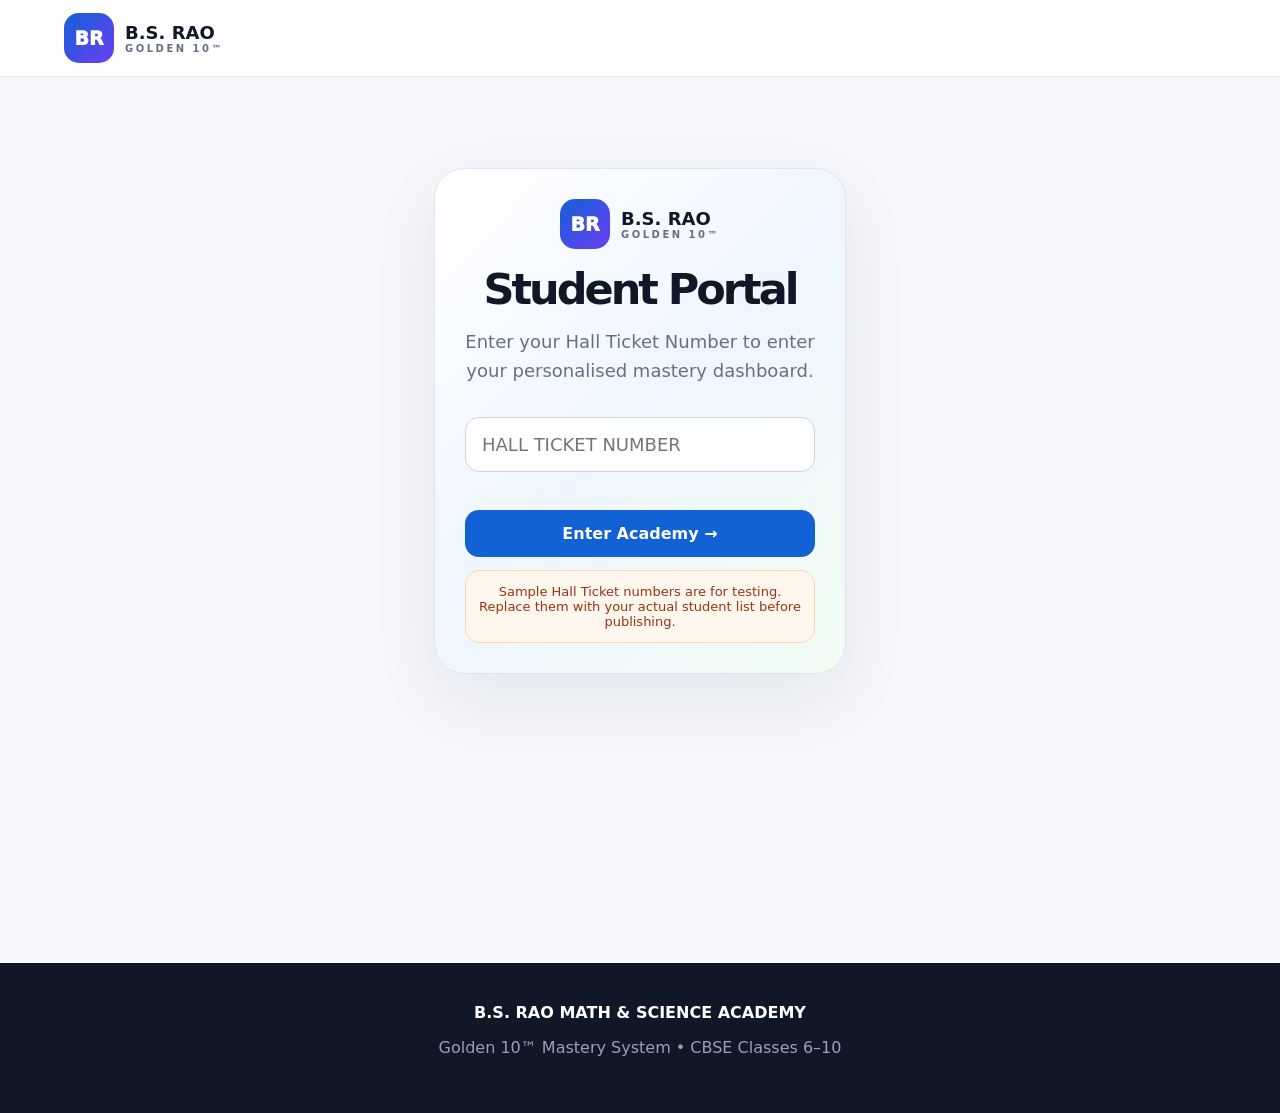
==== commit bcac797d: "Add files via upload" ====
--- a/index.html
+++ b/index.html
@@ -1,24 +1,33 @@
-<!doctype html>
-<html lang="en"><head><meta charset="utf-8"><meta name="viewport" content="width=device-width,initial-scale=1,viewport-fit=cover">
-<title>B.S. RAO GOLDEN 10™ — CBSE 2027 Master Student Portal</title>
+<!doctype html><html lang="en"><head>
+<meta charset="utf-8"><meta name="viewport" content="width=device-width,initial-scale=1">
+<title>B.S. RAO GOLDEN 10™ — Student Portal</title>
 <style>
-:root{--ink:#0f172a;--muted:#667085;--blue:#145dcc;--line:#dfe5ee;--bg:#f5f7fb}
-*{box-sizing:border-box}body{margin:0;font-family:Inter,system-ui,-apple-system,Segoe UI,Arial,sans-serif;background:var(--bg);color:var(--ink)}
-button,input{font:inherit}button{cursor:pointer}body:before{content:"";position:fixed;inset:-20%;z-index:-2;background:radial-gradient(circle at 12% 10%,#dbeafe 0 10%,transparent 28%),radial-gradient(circle at 88% 15%,#dcfce7 0 10%,transparent 28%),radial-gradient(circle at 50% 100%,#ede9fe 0 12%,transparent 32%);filter:blur(25px)}
-.top{position:sticky;top:0;z-index:30;background:rgba(255,255,255,.92);backdrop-filter:blur(18px);border-bottom:1px solid var(--line);padding:13px 5%;display:flex;align-items:center;justify-content:space-between}
-.logo{display:flex;align-items:center;gap:11px}.logoBox{width:50px;height:50px;border-radius:16px;background:linear-gradient(135deg,#145dcc,#6d3df5);display:grid;place-items:center;color:white;font-weight:1000;box-shadow:0 10px 30px #145dcc33}.logo b{font-size:19px}.logo small{display:block;letter-spacing:3px;color:#667085;font-weight:800}
-.container{max-width:1120px;margin:auto;padding:28px 5% 70px}.hero{border:1px solid #d9e2ef;border-radius:30px;padding:30px;background:linear-gradient(135deg,rgba(255,255,255,.98),rgba(239,246,255,.9));box-shadow:0 25px 80px #10182812;position:relative;overflow:hidden}.hero:after{content:"★";position:absolute;right:-15px;top:-45px;font-size:190px;color:#155dcc0b}
-.eyebrow{display:inline-block;padding:8px 14px;border-radius:99px;background:#e0efff;color:#145dcc;font-weight:1000}.hero h1{font-size:clamp(38px,7vw,76px);line-height:.94;letter-spacing:-3px;margin:20px 0 14px;max-width:900px}.hero p{font-size:18px;line-height:1.6;color:var(--muted);max-width:820px}
-.actions{display:flex;gap:12px;flex-wrap:wrap}.btn{border:0;border-radius:14px;padding:13px 19px;font-weight:900}.primary{background:var(--blue);color:#fff;box-shadow:0 10px 25px #145dcc33}.secondary{background:#fff;border:1px solid #cbd5e1;color:var(--blue)}.back{background:#edf2f7;color:#344054;margin-bottom:14px}
-.cards,.grid{display:grid;grid-template-columns:repeat(2,1fr);gap:15px;margin-top:18px}.tile,.choice,.stage,.result,.qcard,.source{background:rgba(255,255,255,.95);border:1px solid var(--line);border-radius:22px;box-shadow:0 10px 35px #1018280a}.tile{padding:23px}.tile .icon{font-size:34px}.tile h3{margin:7px 0}.tile p{color:var(--muted);margin:0}
-.sectionTitle{font-size:32px;margin:20px 0 12px}.crumb{font-weight:900;color:#667085;margin:5px 0 12px}.choice{padding:20px;text-align:left;min-height:112px;transition:.18s}.choice:hover,.stage:hover{transform:translateY(-2px);box-shadow:0 16px 35px #10182814}.choice b{display:block;font-size:21px;margin-top:5px}.choice span{display:block;color:var(--muted);margin-top:7px;line-height:1.4}.num{font-size:12px;color:var(--blue);font-weight:1000;letter-spacing:1.5px}
-.stageGrid{display:grid;grid-template-columns:repeat(2,1fr);gap:15px}.stage{padding:22px;text-align:left;border-top:6px solid #94a3b8}.stage:nth-child(1){border-top-color:#16a34a}.stage:nth-child(2){border-top-color:#2563eb}.stage:nth-child(3){border-top-color:#7c3aed}.stage:nth-child(4){border-top-color:#f59e0b}.stage b{display:block;font-size:20px}.stage small{display:block;color:var(--muted);margin-top:9px;line-height:1.5}
-.login{max-width:550px;margin:8vh auto}.login .hero{text-align:center}.login input{width:100%;padding:16px;border:1px solid #cfd7e3;border-radius:14px;margin:13px 0;font-size:18px;text-transform:uppercase}.err{min-height:24px;color:#b42318;font-weight:800}.notice{margin-top:14px;padding:14px;border-radius:14px;background:#fff7ed;border:1px solid #fed7aa;color:#9a3412;line-height:1.5}
-.testTop{display:flex;justify-content:space-between;align-items:center;gap:15px;background:#101828;color:#fff;border-radius:20px;padding:18px 20px;margin-bottom:15px}.timer{font-size:24px;font-weight:1000;color:#ffd166}.qcard{padding:22px}.qmeta{font-size:13px;color:var(--muted);font-weight:900}.tag{float:right;background:#eef2ff;color:#4338ca;border-radius:99px;padding:5px 9px;font-size:11px}.qtext{font-size:21px;line-height:1.5;font-weight:850;margin:15px 0 18px}.opt{display:block;width:100%;text-align:left;border:1px solid #d4dae3;background:#fff;border-radius:13px;padding:14px;margin:9px 0}.opt.sel{background:#edf4ff;border-color:var(--blue);box-shadow:0 0 0 2px #145dcc14}.testnav{display:flex;justify-content:space-between;gap:10px;margin-top:14px}
-.score{text-align:center;font-size:60px;font-weight:1000}.stats{display:grid;grid-template-columns:repeat(4,1fr);gap:10px}.stat{background:#f6f8fb;border-radius:14px;padding:14px}.subject{display:flex;justify-content:space-between;padding:12px 0;border-bottom:1px solid #e7ebf0}.source{padding:18px;margin-top:15px}.source a{color:#145dcc;font-weight:800}
-footer{background:#101828;color:#fff;text-align:center;padding:45px 5%;margin-top:30px}footer p{color:#98a2b3}
-@media(max-width:700px){.cards,.grid,.stageGrid,.stats{grid-template-columns:1fr}.hero h1{letter-spacing:-2px}.testTop{align-items:flex-start}.qtext{font-size:18px}.subject{display:block}.subject span{display:block;margin-top:5px}}
-</style></head>
-<body><div id="app"></div><script>
-const BANKS={"1":{"Foundation — KNOW":[{"id":1,"subject":"Mathematics","chapter":"Real Numbers","question":"The HCF of 72 and 120 is:","options":["12","18","24","36"],"answer":0},{"id":2,"subject":"Mathematics","chapter":"Polynomials","question":"If α and β are the zeroes of x² − 5x + 6, then α + β is:","options":["−5","5","6","−6"],"answer":1},{"id":3,"subject":"Mathematics","chapter":"Pair of Linear Equations","question":"The solution of x + y = 7 and x − y = 1 is:","options":["(3,4)","(4,3)","(5,2)","(2,5)"],"answer":1},{"id":4,"subject":"Mathematics","chapter":"Quadratic Equations","question":"The roots of x² − 9x + 20 = 0 are:","options":["2,10","4,5","−4,−5","1,20"],"answer":1},{"id":5,"subject":"Mathematics","chapter":"Arithmetic Progressions","question":"The 10th term of 3, 7, 11, … is:","options":["35","39","43","47"],"answer":1},{"id":6,"subject":"Mathematics","chapter":"Triangles","question":"If two triangles are similar, their corresponding sides are in the ratio 2:3. Their areas are in the ratio:","options":["2:3","3:2","4:9","8:27"],"answer":2},{"id":7,"subject":"Mathematics","chapter":"Coordinate Geometry","question":"The midpoint of (2,4) and (6,8) is:","options":["(4,6)","(8,12)","(2,2)","(3,4)"],"answer":0},{"id":8,"subject":"Mathematics","chapter":"Trigonometry","question":"sin 30° equals:","options":["0","1/2","√3/2","1"],"answer":1},{"id":9,"subject":"Mathematics","chapter":"Circles","question":"The tangent at any point of a circle is perpendicular to the:","options":["diameter only","radius through the point of contact","chord","arc"],"answer":1},{"id":10,"subject":"Mathematics","chapter":"Statistics","question":"The mean of 4, 6, 8 and 10 is:","options":["6","7","8","9"],"answer":1},{"id":11,"subject":"Physics","chapter":"Light – Reflection and Refraction","question":"The SI unit of focal length is:","options":["metre","dioptre","newton","joule"],"answer":0},{"id":12,"subject":"Physics","chapter":"Light – Reflection and Refraction","question":"The power of a lens is measured in:","options":["metre","dioptre","watt","ohm"],"answer":1},{"id":13,"subject":"Physics","chapter":"Electricity","question":"Ohm’s law is represented by:","options":["V = IR","P = VI","R = VI","I = VR"],"answer":0},{"id":14,"subject":"Physics","chapter":"Electricity","question":"A 10 Ω resistor connected to 20 V draws a current of:","options":["0.5 A","2 A","10 A","200 A"],"answer":1},{"id":15,"subject":"Physics","chapter":"Magnetic Effects of Electric Current","question":"The SI unit of magnetic field is:","options":["tesla","weber","ampere","volt"],"answer":0},{"id":16,"subject":"Chemistry","chapter":"Chemical Reactions and Equations","question":"A reaction in which two or more substances form one product is a:","options":["decomposition reaction","combination reaction","displacement reaction","redox-free reaction"],"answer":1},{"id":17,"subject":"Chemistry","chapter":"Acids, Bases and Salts","question":"A neutral solution at 25°C has pH:","options":["0","5","7","14"],"answer":2},{"id":18,"subject":"Chemistry","chapter":"Metals and Non-metals","question":"The property by which metals can be beaten into sheets is:","options":["ductility","malleability","sonority","conductivity"],"answer":1},{"id":19,"subject":"Chemistry","chapter":"Carbon and its Compounds","question":"The molecular formula of methane is:","options":["CH₃","CH₄","C₂H₆","C₂H₄"],"answer":1},{"id":20,"subject":"Chemistry","chapter":"Carbon and its Compounds","question":"Ethanol contains the functional group:","options":["−COOH","−CHO","−OH","−CO−"],"answer":2}],"Logical — THINK":[{"id":1,"subject":"Mathematics","chapter":"Real Numbers","question":"If HCF(96,404)=4, then LCM(96,404) is:","options":["9696","969","96","404"],"answer":0},{"id":2,"subject":"Mathematics","chapter":"Polynomials","question":"If the zeroes of 2x² − 7x + 3 are α,β, then 1/α + 1/β equals:","options":["7/3","3/7","−7/3","2/3"],"answer":0},{"id":3,"subject":"Mathematics","chapter":"Pair of Linear Equations","question":"For ax+3y=6 and 2x+6y=12 to have infinitely many solutions, a equals:","options":["1","2","3","6"],"answer":1},{"id":4,"subject":"Mathematics","chapter":"Quadratic Equations","question":"If one root of x² − 7x + k = 0 is 3, k is:","options":["4","10","12","21"],"answer":2},{"id":5,"subject":"Mathematics","chapter":"Arithmetic Progressions","question":"The sum of the first 10 terms of 2,5,8,… is:","options":["145","155","165","175"],"answer":1},{"id":6,"subject":"Mathematics","chapter":"Triangles","question":"Two similar triangles have areas 25 cm² and 49 cm². The ratio of corresponding sides of the smaller to larger triangle is:","options":["5:7","25:49","7:5","3:4"],"answer":0},{"id":7,"subject":"Mathematics","chapter":"Coordinate Geometry","question":"A point divides the line joining (2,−3) and (7,2) internally in ratio 2:3. Its coordinates are:","options":["(4,−1)","(5,0)","(3,−2)","(−1,4)"],"answer":0},{"id":8,"subject":"Mathematics","chapter":"Applications of Trigonometry","question":"If tan θ = 1/√3 and θ is acute, θ is:","options":["30°","45°","60°","90°"],"answer":0},{"id":9,"subject":"Mathematics","chapter":"Areas Related to Circles","question":"A circle has radius 7 cm. Using π=22/7, its area is:","options":["44 cm²","154 cm²","308 cm²","49 cm²"],"answer":1},{"id":10,"subject":"Mathematics","chapter":"Probability","question":"A die is thrown once. Probability of getting a number greater than 4 is:","options":["1/6","1/3","1/2","2/3"],"answer":1},{"id":11,"subject":"Physics","chapter":"Light – Reflection and Refraction","question":"An object is placed beyond 2F of a convex lens. The image is:","options":["virtual and enlarged","real, inverted and diminished","real and erect","virtual and diminished"],"answer":1},{"id":12,"subject":"Physics","chapter":"Light – Reflection and Refraction","question":"A lens has focal length +0.25 m. Its power is:","options":["+0.25 D","+2 D","+4 D","−4 D"],"answer":2},{"id":13,"subject":"Physics","chapter":"Electricity","question":"Two resistors 4 Ω and 6 Ω are in series across 20 V. Current is:","options":["1 A","2 A","4 A","5 A"],"answer":1},{"id":14,"subject":"Physics","chapter":"Electricity","question":"A device rated 100 W operates for 2 h. Electrical energy consumed is:","options":["0.02 kWh","0.2 kWh","2 kWh","20 kWh"],"answer":1},{"id":15,"subject":"Physics","chapter":"Magnetic Effects of Electric Current","question":"The direction of force on a current-carrying conductor in a magnetic field is found by:","options":["right-hand thumb rule","Fleming’s left-hand rule","Fleming’s right-hand rule","Ohm’s law"],"answer":1},{"id":16,"subject":"Chemistry","chapter":"Chemical Reactions and Equations","question":"Zn + CuSO₄ → ZnSO₄ + Cu is a:","options":["combination","decomposition","displacement","double displacement"],"answer":2},{"id":17,"subject":"Chemistry","chapter":"Acids, Bases and Salts","question":"A solution changes blue litmus to red. It is:","options":["basic","acidic","neutral","salty only"],"answer":1},{"id":18,"subject":"Chemistry","chapter":"Metals and Non-metals","question":"Which metal is commonly stored under kerosene because it reacts vigorously with water and air?","options":["iron","copper","sodium","silver"],"answer":2},{"id":19,"subject":"Chemistry","chapter":"Carbon and its Compounds","question":"The general formula of alkanes is:","options":["CₙH₂ₙ","CₙH₂ₙ₋₂","CₙH₂ₙ₊₂","CₙHₙ"],"answer":2},{"id":20,"subject":"Chemistry","chapter":"Carbon and its Compounds","question":"Soap molecules clean oily dirt mainly because they form:","options":["crystals","micelles","metals","salts only"],"answer":1}],"Elite — MASTER":[{"id":1,"subject":"Mathematics","chapter":"Real Numbers","question":"If n is a positive integer and 3ⁿ divides 2²ⁿ−1, the smallest n satisfying this is:","options":["1","2","3","4"],"answer":2},{"id":2,"subject":"Mathematics","chapter":"Polynomials","question":"If α,β are roots of x²−4x+1=0, then α²+β² is:","options":["12","14","16","18"],"answer":1},{"id":3,"subject":"Mathematics","chapter":"Pair of Linear Equations","question":"If kx+3y=6 and 12x+ky=18 have a unique solution, k cannot be:","options":["6","−6","0","12"],"answer":0},{"id":4,"subject":"Mathematics","chapter":"Quadratic Equations","question":"If the roots of x²−px+12=0 differ by 1, then p² is:","options":["47","49","51","52"],"answer":1},{"id":5,"subject":"Mathematics","chapter":"Arithmetic Progressions","question":"If the 5th term of an AP is 18 and the 11th term is 42, the sum of its first 15 terms is:","options":["405","420","435","450"],"answer":2},{"id":6,"subject":"Mathematics","chapter":"Triangles","question":"In two similar triangles, corresponding sides are 6 cm and 9 cm. If the area of the smaller triangle is 24 cm², the larger area is:","options":["36 cm²","48 cm²","54 cm²","81 cm²"],"answer":2},{"id":7,"subject":"Mathematics","chapter":"Coordinate Geometry","question":"The area of the triangle with vertices (0,0), (4,0), (0,6) is:","options":["10","12","14","24"],"answer":1},{"id":8,"subject":"Mathematics","chapter":"Trigonometry","question":"If sec θ + tan θ = 3 for an acute θ, then sec θ − tan θ is:","options":["1/9","1/3","3","9"],"answer":0},{"id":9,"subject":"Mathematics","chapter":"Circles","question":"From an external point P, tangent length to a circle is 12 cm and OP=13 cm. The radius is:","options":["3 cm","4 cm","5 cm","6 cm"],"answer":2},{"id":10,"subject":"Mathematics","chapter":"Statistics","question":"For a data set, mean = 20 and number of observations = 10. If one observation 12 is replaced by 27, the new mean is:","options":["20.5","21","21.5","22"],"answer":1},{"id":11,"subject":"Physics","chapter":"Light – Reflection and Refraction","question":"An object is 30 cm in front of a convex lens of focal length 20 cm. The image distance is:","options":["20 cm","30 cm","60 cm","−60 cm"],"answer":2},{"id":12,"subject":"Physics","chapter":"Light – Reflection and Refraction","question":"Two lenses of powers +2 D and −5 D are in contact. Their combined power and focal length are:","options":["−3 D, −0.333 m","+3 D, 0.333 m","−7 D, −0.143 m","+7 D, 0.143 m"],"answer":0},{"id":13,"subject":"Physics","chapter":"Electricity","question":"A 6 Ω and 3 Ω resistor are connected in parallel across 12 V. Total current is:","options":["2 A","4 A","6 A","8 A"],"answer":2},{"id":14,"subject":"Physics","chapter":"Electricity","question":"A 60 W bulb is used for 5 h daily for 30 days. Energy consumed is:","options":["3 kWh","6 kWh","9 kWh","12 kWh"],"answer":2},{"id":15,"subject":"Physics","chapter":"Magnetic Effects of Electric Current","question":"A current-carrying conductor is placed parallel to a uniform magnetic field. The magnetic force on it is:","options":["maximum","zero","half maximum","infinite"],"answer":1},{"id":16,"subject":"Chemistry","chapter":"Chemical Reactions and Equations","question":"In a redox reaction, oxidation is best represented by:","options":["gain of oxygen or loss of hydrogen","gain of hydrogen only","loss of oxygen only","no change in oxidation state"],"answer":0},{"id":17,"subject":"Chemistry","chapter":"Acids, Bases and Salts","question":"If the pH changes from 3 to 5, the hydrogen-ion concentration becomes:","options":["10 times larger","100 times smaller","100 times larger","2 times smaller"],"answer":1},{"id":18,"subject":"Chemistry","chapter":"Metals and Non-metals","question":"An iron nail is placed in copper sulphate solution. The coating formed on the nail is mainly:","options":["iron","copper","zinc","silver"],"answer":1},{"id":19,"subject":"Chemistry","chapter":"Carbon and its Compounds","question":"Ethene decolourises bromine water because ethene undergoes:","options":["substitution","addition","neutralisation","decomposition"],"answer":1},{"id":20,"subject":"Chemistry","chapter":"Carbon and its Compounds","question":"A compound has formula C₂H₆O and reacts with sodium releasing hydrogen. It can be:","options":["ethanol","ethene","ethanoic acid only","methane"],"answer":0}],"Master Challenge":[{"id":1,"subject":"Chemistry","chapter":"Metals and Non-metals","question":"Which metal is commonly stored under kerosene because it reacts vigorously with water and air?","options":["iron","copper","sodium","silver"],"answer":2},{"id":2,"subject":"Physics","chapter":"Magnetic Effects of Electric Current","question":"A current-carrying conductor is placed parallel to a uniform magnetic field. The magnetic force on it is:","options":["maximum","zero","half maximum","infinite"],"answer":1},{"id":3,"subject":"Physics","chapter":"Electricity","question":"Ohm’s law is represented by:","options":["V = IR","P = VI","R = VI","I = VR"],"answer":0},{"id":4,"subject":"Physics","chapter":"Magnetic Effects of Electric Current","question":"The direction of force on a current-carrying conductor in a magnetic field is found by:","options":["right-hand thumb rule","Fleming’s left-hand rule","Fleming’s right-hand rule","Ohm’s law"],"answer":1},{"id":5,"subject":"Mathematics","chapter":"Pair of Linear Equations","question":"For ax+3y=6 and 2x+6y=12 to have infinitely many solutions, a equals:","options":["1","2","3","6"],"answer":1},{"id":6,"subject":"Mathematics","chapter":"Probability","question":"A die is thrown once. Probability of getting a number greater than 4 is:","options":["1/6","1/3","1/2","2/3"],"answer":1},{"id":7,"subject":"Mathematics","chapter":"Quadratic Equations","question":"The roots of x² − 9x + 20 = 0 are:","options":["2,10","4,5","−4,−5","1,20"],"answer":1},{"id":8,"subject":"Mathematics","chapter":"Pair of Linear Equations","question":"If kx+3y=6 and 12x+ky=18 have a unique solution, k cannot be:","options":["6","−6","0","12"],"answer":0},{"id":9,"subject":"Physics","chapter":"Electricity","question":"Two resistors 4 Ω and 6 Ω are in series across 20 V. Current is:","options":["1 A","2 A","4 A","5 A"],"answer":1},{"id":10,"subject":"Physics","chapter":"Electricity","question":"A 10 Ω resistor connected to 20 V draws a current of:","options":["0.5 A","2 A","10 A","200 A"],"answer":1},{"id":11,"subject":"Chemistry","chapter":"Carbon and its Compounds","question":"The general formula of alkanes is:","options":["CₙH₂ₙ","CₙH₂ₙ₋₂","CₙH₂ₙ₊₂","CₙHₙ"],"answer":2},{"id":12,"subject":"Physics","chapter":"Magnetic Effects of Electric Current","question":"The SI unit of magnetic field is:","options":["tesla","weber","ampere","volt"],"answer":0},{"id":13,"subject":"Chemistry","chapter":"Carbon and its Compounds","question":"The molecular formula of methane is:","options":["CH₃","CH₄","C₂H₆","C₂H₄"],"answer":1},{"id":14,"subject":"Physics","chapter":"Light – Reflection and Refraction","question":"A lens has focal length +0.25 m. Its power is:","options":["+0.25 D","+2 D","+4 D","−4 D"],"answer":2},{"id":15,"subject":"Mathematics","chapter":"Arithmetic Progressions","question":"If the 5th term of an AP is 18 and the 11th term is 42, the sum of its first 15 terms is:","options":["405","420","435","450"],"answer":2},{"id":16,"subject":"Physics","chapter":"Light – Reflection and Refraction","question":"An object is 30 cm in front of a convex lens of focal length 20 cm. The image distance is:","options":["20 cm","30 cm","60 cm","−60 cm"],"answer":2},{"id":17,"subject":"Mathematics","chapter":"Polynomials","question":"If the zeroes of 2x² − 7x + 3 are α,β, then 1/α + 1/β equals:","options":["7/3","3/7","−7/3","2/3"],"answer":0},{"id":18,"subject":"Mathematics","chapter":"Areas Related to Circles","question":"A circle has radius 7 cm. Using π=22/7, its area is:","options":["44 cm²","154 cm²","308 cm²","49 cm²"],"answer":1},{"id":19,"subject":"Mathematics","chapter":"Arithmetic Progressions","question":"The 10th term of 3, 7, 11, … is:","options":["35","39","43","47"],"answer":1},{"id":20,"subject":"Chemistry","chapter":"Acids, Bases and Salts","question":"A neutral solution at 25°C has pH:","options":["0","5","7","14"],"answer":2}]},"2":{"Foundation — KNOW":[{"id":1,"subject":"Mathematics","chapter":"Real Numbers","question":"Which of the following is a prime number?","options":["21","29","39","51"],"answer":1},{"id":2,"subject":"Mathematics","chapter":"Real Numbers","question":"The HCF of 18 and 24 is:","options":["3","6","9","12"],"answer":1},{"id":3,"subject":"Mathematics","chapter":"Real Numbers","question":"The LCM of 12 and 18 is:","options":["24","30","36","48"],"answer":2},{"id":4,"subject":"Mathematics","chapter":"Real Numbers","question":"The prime factorisation of 84 is:","options":["2²×3×7","2×3²×7","2²×3²","2×3×14"],"answer":0},{"id":5,"subject":"Mathematics","chapter":"Real Numbers","question":"If HCF(a,b)=6 and LCM(a,b)=60, then ab equals:","options":["66","360","600","720"],"answer":1},{"id":6,"subject":"Mathematics","chapter":"Real Numbers","question":"The decimal expansion of 7/8 is:","options":["0.75","0.875","0.8750?","0.78"],"answer":1},{"id":7,"subject":"Mathematics","chapter":"Real Numbers","question":"Which number is irrational?","options":["√4","√9","√2","1/2"],"answer":2},{"id":8,"subject":"Mathematics","chapter":"Polynomials","question":"If α and β are zeroes of x²−5x+6, αβ equals:","options":["−6","5","6","−5"],"answer":2},{"id":9,"subject":"Mathematics","chapter":"Statistics","question":"The greatest common divisor of 48 and 72 is:","options":["8","12","16","24"],"answer":3},{"id":10,"subject":"Mathematics","chapter":"Probability","question":"A die is thrown once. The probability of getting an even number is:","options":["1/6","1/3","1/2","2/3"],"answer":2},{"id":11,"subject":"Physics","chapter":"Electricity","question":"The SI unit of electric current is:","options":["volt","ampere","ohm","watt"],"answer":1},{"id":12,"subject":"Physics","chapter":"Electricity","question":"Ohm's law is:","options":["V=IR","P=I/R","R=VI","V=I+R"],"answer":0},{"id":13,"subject":"Physics","chapter":"Electricity","question":"A 5 Ω resistor connected to 10 V carries current:","options":["0.5 A","2 A","5 A","50 A"],"answer":1},{"id":14,"subject":"Physics","chapter":"Electricity","question":"The SI unit of resistance is:","options":["ampere","volt","ohm","joule"],"answer":2},{"id":15,"subject":"Physics","chapter":"Electricity","question":"Electrical power can be calculated using:","options":["P=VI","P=V/I","P=R/I","P=I/V"],"answer":0},{"id":16,"subject":"Chemistry","chapter":"Chemical Reactions and Equations","question":"A reaction in which a single compound breaks into simpler substances is:","options":["combination","decomposition","displacement","neutralisation"],"answer":1},{"id":17,"subject":"Chemistry","chapter":"Acids, Bases and Salts","question":"A solution with pH 3 is:","options":["acidic","basic","neutral","always salty"],"answer":0},{"id":18,"subject":"Chemistry","chapter":"Metals and Non-metals","question":"Which is a metal?","options":["sulphur","oxygen","copper","chlorine"],"answer":2},{"id":19,"subject":"Chemistry","chapter":"Carbon and its Compounds","question":"The formula of ethane is:","options":["C₂H₄","C₂H₆","CH₄","C₃H₈"],"answer":1},{"id":20,"subject":"Chemistry","chapter":"Chemical Reactions and Equations","question":"In a displacement reaction, a more reactive element:","options":["is displaced by a less reactive element","displaces a less reactive element","always forms water","cannot react"],"answer":1}],"Logical — THINK":[{"id":1,"subject":"Mathematics","chapter":"Real Numbers","question":"If two positive integers have HCF 8 and LCM 120, which pair can be them?","options":["16 and 60","24 and 40","8 and 120","20 and 48"],"answer":1},{"id":2,"subject":"Mathematics","chapter":"Real Numbers","question":"The least number which is divisible by 12, 15 and 18 is:","options":["90","120","180","360"],"answer":2},{"id":3,"subject":"Mathematics","chapter":"Real Numbers","question":"Which fraction has a terminating decimal expansion?","options":["7/12","11/18","13/40","17/30"],"answer":2},{"id":4,"subject":"Mathematics","chapter":"Real Numbers","question":"If n is a natural number, which expression is always even?","options":["n²+n","n²+1","2n+1","n(n+1)+1"],"answer":0},{"id":5,"subject":"Mathematics","chapter":"Real Numbers","question":"The HCF of 135 and 225 can be found by Euclid's algorithm. It is:","options":["15","30","45","90"],"answer":2},{"id":6,"subject":"Mathematics","chapter":"Polynomials","question":"If α+β=7 and αβ=10, then α²+β² is:","options":["19","29","39","49"],"answer":1},{"id":7,"subject":"Mathematics","chapter":"Coordinate Geometry","question":"The point (0,5) lies on:","options":["x-axis","y-axis","origin only","neither axis"],"answer":1},{"id":8,"subject":"Mathematics","chapter":"Probability","question":"Two coins are tossed. Probability of getting exactly one head is:","options":["1/4","1/2","3/4","1"],"answer":1},{"id":9,"subject":"Mathematics","chapter":"Arithmetic Progressions","question":"The common difference of 7, 12, 17, 22,… is:","options":["4","5","6","7"],"answer":1},{"id":10,"subject":"Mathematics","chapter":"Statistics","question":"If every observation in a data set is increased by 3, the mean:","options":["decreases by 3","increases by 3","is unchanged","becomes three times"],"answer":1},{"id":11,"subject":"Physics","chapter":"Electricity","question":"A 4 Ω and 6 Ω resistor are in series. Their equivalent resistance is:","options":["2.4 Ω","10 Ω","24 Ω","1.5 Ω"],"answer":1},{"id":12,"subject":"Physics","chapter":"Electricity","question":"A 12 V battery is connected to a 6 Ω resistor. Power consumed is:","options":["2 W","12 W","24 W","72 W"],"answer":2},{"id":13,"subject":"Physics","chapter":"Electricity","question":"Two identical 6 Ω resistors are connected in parallel. Equivalent resistance is:","options":["3 Ω","6 Ω","12 Ω","36 Ω"],"answer":0},{"id":14,"subject":"Physics","chapter":"Electricity","question":"If current through a resistor is doubled while resistance remains constant, power P=I²R becomes:","options":["half","double","four times","unchanged"],"answer":2},{"id":15,"subject":"Physics","chapter":"Magnetic Effects of Electric Current","question":"A current-carrying straight conductor produces around it:","options":["only an electric field","a magnetic field","only heat","no field"],"answer":1},{"id":16,"subject":"Chemistry","chapter":"Chemical Reactions and Equations","question":"Zn + CuSO₄ → ZnSO₄ + Cu is classified as:","options":["combination","decomposition","displacement","double displacement"],"answer":2},{"id":17,"subject":"Chemistry","chapter":"Acids, Bases and Salts","question":"If pH changes from 4 to 2, the hydrogen-ion concentration becomes:","options":["2 times","10 times","100 times","1000 times"],"answer":2},{"id":18,"subject":"Chemistry","chapter":"Metals and Non-metals","question":"Iron displaces copper from CuSO₄ because iron is:","options":["less reactive than copper","more reactive than copper","a non-metal","a noble gas"],"answer":1},{"id":19,"subject":"Chemistry","chapter":"Carbon and its Compounds","question":"Ethene is unsaturated because it contains:","options":["only single bonds","a carbon-carbon double bond","an ionic bond","a triple oxygen bond"],"answer":1},{"id":20,"subject":"Chemistry","chapter":"Carbon and its Compounds","question":"Soap works effectively in soft water because it can form:","options":["micelles","metal oxides","carbonates only","hydrogen gas"],"answer":0}],"Elite — MASTER":[{"id":1,"subject":"Mathematics","chapter":"Real Numbers","question":"If HCF(a,b)=12 and LCM(a,b)=420, and a=60, then b is:","options":["72","84","96","120"],"answer":1},{"id":2,"subject":"Mathematics","chapter":"Real Numbers","question":"The least positive integer divisible by 8, 12, 15 and 18 is:","options":["180","240","360","720"],"answer":2},{"id":3,"subject":"Mathematics","chapter":"Real Numbers","question":"If p/q is in lowest form and its decimal expansion terminates, the prime factors of q can only be:","options":["2 and 3","2 and 5","3 and 5","2,3 and 5"],"answer":1},{"id":4,"subject":"Mathematics","chapter":"Real Numbers","question":"For any two positive integers a,b, HCF(a,b) × LCM(a,b) equals:","options":["a+b","a−b","ab","a/b"],"answer":2},{"id":5,"subject":"Mathematics","chapter":"Polynomials","question":"If α and β are roots of 2x²−5x+2=0, then α²β+αβ² equals:","options":["5/2","5/4","5","2"],"answer":0},{"id":6,"subject":"Mathematics","chapter":"Pair of Linear Equations","question":"The pair 2x+3y=5 and 4x+6y=10 represents:","options":["intersecting lines","parallel lines","coincident lines","perpendicular lines"],"answer":2},{"id":7,"subject":"Mathematics","chapter":"Arithmetic Progressions","question":"If the nth term of an AP is 3n+2, its common difference is:","options":["2","3","5","6"],"answer":1},{"id":8,"subject":"Mathematics","chapter":"Coordinate Geometry","question":"The area of the triangle with vertices (0,0),(6,0),(0,4) is:","options":["10","12","16","24"],"answer":1},{"id":9,"subject":"Mathematics","chapter":"Probability","question":"A bag contains 3 red and 2 blue balls. One ball is drawn at random. Probability it is not blue is:","options":["2/5","3/5","1/2","3/2"],"answer":1},{"id":10,"subject":"Mathematics","chapter":"Statistics","question":"If each observation is multiplied by 4, the mean is:","options":["unchanged","multiplied by 2","multiplied by 4","increased by 4"],"answer":2},{"id":11,"subject":"Physics","chapter":"Electricity","question":"A 6 Ω resistor and a 3 Ω resistor are connected in parallel across 12 V. Total current is:","options":["2 A","4 A","6 A","8 A"],"answer":2},{"id":12,"subject":"Physics","chapter":"Electricity","question":"A heater draws 5 A from a 220 V supply. Its power is:","options":["44 W","225 W","1100 W","2200 W"],"answer":2},{"id":13,"subject":"Physics","chapter":"Electricity","question":"Two resistors 2 Ω and 4 Ω are connected in parallel. Equivalent resistance is:","options":["1 Ω","4/3 Ω","2 Ω","6 Ω"],"answer":1},{"id":14,"subject":"Physics","chapter":"Electricity","question":"A 100 W appliance is used for 3 hours. Energy consumed is:","options":["0.03 kWh","0.3 kWh","3 kWh","30 kWh"],"answer":1},{"id":15,"subject":"Physics","chapter":"Magnetic Effects of Electric Current","question":"A charged particle moving parallel to a uniform magnetic field experiences magnetic force:","options":["maximum","zero","half maximum","always infinite"],"answer":1},{"id":16,"subject":"Chemistry","chapter":"Chemical Reactions and Equations","question":"In CuO + H₂ → Cu + H₂O, CuO is:","options":["oxidised","reduced","both oxidised and reduced","a catalyst"],"answer":1},{"id":17,"subject":"Chemistry","chapter":"Acids, Bases and Salts","question":"A solution of pH 2 has how many times the H⁺ concentration of a solution of pH 5?","options":["3","10","100","1000"],"answer":3},{"id":18,"subject":"Chemistry","chapter":"Metals and Non-metals","question":"When an iron nail is placed in CuSO₄ solution, copper is deposited because:","options":["Cu is more reactive than Fe","Fe displaces Cu from its salt","CuSO₄ is an acid","iron is a non-metal"],"answer":1},{"id":19,"subject":"Chemistry","chapter":"Carbon and its Compounds","question":"A compound with formula C₂H₄ is likely to undergo addition reactions because it contains:","options":["only C−C single bond","C=C double bond","only C−H bonds","an ionic bond"],"answer":1},{"id":20,"subject":"Chemistry","chapter":"Carbon and its Compounds","question":"Ethanoic acid reacts with ethanol in the presence of an acid catalyst to form an ester. This reaction is called:","options":["saponification","esterification","neutralisation","displacement"],"answer":1}],"Master Challenge":[{"id":1,"subject":"Mathematics","chapter":"Probability","question":"A bag contains 3 red and 2 blue balls. One ball is drawn at random. Probability it is not blue is:","options":["2/5","3/5","1/2","3/2"],"answer":1},{"id":2,"subject":"Mathematics","chapter":"Real Numbers","question":"The HCF of 135 and 225 can be found by Euclid's algorithm. It is:","options":["15","30","45","90"],"answer":2},{"id":3,"subject":"Mathematics","chapter":"Real Numbers","question":"The least positive integer divisible by 8, 12, 15 and 18 is:","options":["180","240","360","720"],"answer":2},{"id":4,"subject":"Physics","chapter":"Electricity","question":"A 4 Ω and 6 Ω resistor are in series. Their equivalent resistance is:","options":["2.4 Ω","10 Ω","24 Ω","1.5 Ω"],"answer":1},{"id":5,"subject":"Mathematics","chapter":"Coordinate Geometry","question":"The point (0,5) lies on:","options":["x-axis","y-axis","origin only","neither axis"],"answer":1},{"id":6,"subject":"Physics","chapter":"Electricity","question":"A 5 Ω resistor connected to 10 V carries current:","options":["0.5 A","2 A","5 A","50 A"],"answer":1},{"id":7,"subject":"Physics","chapter":"Magnetic Effects of Electric Current","question":"A charged particle moving parallel to a uniform magnetic field experiences magnetic force:","options":["maximum","zero","half maximum","always infinite"],"answer":1},{"id":8,"subject":"Mathematics","chapter":"Real Numbers","question":"For any two positive integers a,b, HCF(a,b) × LCM(a,b) equals:","options":["a+b","a−b","ab","a/b"],"answer":2},{"id":9,"subject":"Mathematics","chapter":"Polynomials","question":"If α+β=7 and αβ=10, then α²+β² is:","options":["19","29","39","49"],"answer":1},{"id":10,"subject":"Mathematics","chapter":"Real Numbers","question":"The prime factorisation of 84 is:","options":["2²×3×7","2×3²×7","2²×3²","2×3×14"],"answer":0},{"id":11,"subject":"Mathematics","chapter":"Probability","question":"Two coins are tossed. Probability of getting exactly one head is:","options":["1/4","1/2","3/4","1"],"answer":1},{"id":12,"subject":"Mathematics","chapter":"Arithmetic Progressions","question":"The common difference of 7, 12, 17, 22,… is:","options":["4","5","6","7"],"answer":1},{"id":13,"subject":"Chemistry","chapter":"Carbon and its Compounds","question":"Ethanoic acid reacts with ethanol in the presence of an acid catalyst to form an ester. This reaction is called:","options":["saponification","esterification","neutralisation","displacement"],"answer":1},{"id":14,"subject":"Mathematics","chapter":"Real Numbers","question":"The LCM of 12 and 18 is:","options":["24","30","36","48"],"answer":2},{"id":15,"subject":"Physics","chapter":"Electricity","question":"If current through a resistor is doubled while resistance remains constant, power P=I²R becomes:","options":["half","double","four times","unchanged"],"answer":2},{"id":16,"subject":"Mathematics","chapter":"Real Numbers","question":"If two positive integers have HCF 8 and LCM 120, which pair can be them?","options":["16 and 60","24 and 40","8 and 120","20 and 48"],"answer":1},{"id":17,"subject":"Physics","chapter":"Electricity","question":"A 100 W appliance is used for 3 hours. Energy consumed is:","options":["0.03 kWh","0.3 kWh","3 kWh","30 kWh"],"answer":1},{"id":18,"subject":"Chemistry","chapter":"Chemical Reactions and Equations","question":"A reaction in which a single compound breaks into simpler substances is:","options":["combination","decomposition","displacement","neutralisation"],"answer":1},{"id":19,"subject":"Physics","chapter":"Electricity","question":"A 12 V battery is connected to a 6 Ω resistor. Power consumed is:","options":["2 W","12 W","24 W","72 W"],"answer":2},{"id":20,"subject":"Mathematics","chapter":"Real Numbers","question":"If HCF(a,b)=12 and LCM(a,b)=420, and a=60, then b is:","options":["72","84","96","120"],"answer":1}]},"3":{"Foundation — KNOW":[{"id":1,"subject":"Mathematics","chapter":"Polynomials","question":"Which of the following is a polynomial in x?","options":["3x²−2x+5","1/x + 2","√x + 1","x⁻² + 3"],"answer":0},{"id":2,"subject":"Mathematics","chapter":"Polynomials","question":"The degree of the polynomial 7x³−4x+9 is:","options":["1","2","3","4"],"answer":2},{"id":3,"subject":"Mathematics","chapter":"Polynomials","question":"The zero of the polynomial p(x)=x−5 is:","options":["−5","0","5","1"],"answer":2},{"id":4,"subject":"Mathematics","chapter":"Polynomials","question":"If α and β are zeroes of x²−7x+10, then α+β equals:","options":["−7","7","10","−10"],"answer":1},{"id":5,"subject":"Mathematics","chapter":"Polynomials","question":"If α and β are zeroes of x²−7x+10, then αβ equals:","options":["−10","7","10","−7"],"answer":2},{"id":6,"subject":"Mathematics","chapter":"Polynomials","question":"The remainder when p(x)=x²+3x+2 is divided by x+1 is:","options":["0","1","2","4"],"answer":0},{"id":7,"subject":"Mathematics","chapter":"Polynomials","question":"A quadratic polynomial has degree:","options":["0","1","2","3"],"answer":2},{"id":8,"subject":"Mathematics","chapter":"Polynomials","question":"If one zero of x²−9 is 3, the other zero is:","options":["3","−3","9","−9"],"answer":1},{"id":9,"subject":"Mathematics","chapter":"Polynomials","question":"For ax²+bx+c, the sum of zeroes is:","options":["b/a","−b/a","c/a","−c/a"],"answer":1},{"id":10,"subject":"Mathematics","chapter":"Polynomials","question":"For ax²+bx+c, the product of zeroes is:","options":["b/a","−b/a","c/a","−c/a"],"answer":2},{"id":11,"subject":"Physics","chapter":"Light – Reflection and Refraction","question":"The angle of incidence is measured between the incident ray and the:","options":["mirror surface","normal","reflected ray","principal axis"],"answer":1},{"id":12,"subject":"Physics","chapter":"Light – Reflection and Refraction","question":"The SI unit of focal length is:","options":["dioptre","metre","centimetre only","radian"],"answer":1},{"id":13,"subject":"Physics","chapter":"Light – Reflection and Refraction","question":"A concave mirror is a:","options":["converging mirror","diverging mirror","plane mirror only","transparent mirror"],"answer":0},{"id":14,"subject":"Physics","chapter":"Light – Reflection and Refraction","question":"The refractive index of a medium is related to the speed of light in vacuum c and in the medium v by:","options":["n=v/c","n=c/v","n=c+v","n=c−v"],"answer":1},{"id":15,"subject":"Physics","chapter":"Light – Reflection and Refraction","question":"The power of a lens is measured in:","options":["metre","watt","dioptre","ohm"],"answer":2},{"id":16,"subject":"Chemistry","chapter":"Chemical Reactions and Equations","question":"A chemical equation is balanced when the number of atoms of each element is:","options":["different on both sides","equal on both sides","zero on both sides","equal only for oxygen"],"answer":1},{"id":17,"subject":"Chemistry","chapter":"Chemical Reactions and Equations","question":"CaO + H₂O → Ca(OH)₂ is a:","options":["decomposition reaction","combination reaction","displacement reaction","double displacement reaction"],"answer":1},{"id":18,"subject":"Chemistry","chapter":"Chemical Reactions and Equations","question":"A reaction in which a compound breaks into simpler substances is called:","options":["combination","decomposition","displacement","precipitation"],"answer":1},{"id":19,"subject":"Chemistry","chapter":"Chemical Reactions and Equations","question":"Oxidation can be described as:","options":["addition of oxygen","removal of oxygen only","addition of nitrogen only","formation of salt only"],"answer":0},{"id":20,"subject":"Chemistry","chapter":"Chemical Reactions and Equations","question":"Rancidity is commonly associated with oxidation of:","options":["water","fats and oils","metals only","sand"],"answer":1}],"Logical — THINK":[{"id":1,"subject":"Mathematics","chapter":"Polynomials","question":"If the zeroes of x²−6x+k are 2 and 4, then k is:","options":["6","8","10","12"],"answer":1},{"id":2,"subject":"Mathematics","chapter":"Polynomials","question":"If α+β=5 and αβ=6, then α²+β² is:","options":["11","13","17","25"],"answer":1},{"id":3,"subject":"Mathematics","chapter":"Polynomials","question":"If one zero of 2x²−5x+k is 2, then k is:","options":["1","2","3","4"],"answer":0},{"id":4,"subject":"Mathematics","chapter":"Polynomials","question":"If p(x)=x²−4x+3, then p(1) is:","options":["0","1","2","3"],"answer":0},{"id":5,"subject":"Mathematics","chapter":"Polynomials","question":"A quadratic polynomial whose zeroes are 3 and −2 can be written as:","options":["x²+x−6","x²−x−6","x²−5x+6","x²+5x+6"],"answer":0},{"id":6,"subject":"Mathematics","chapter":"Polynomials","question":"If α and β are zeroes of 3x²−7x+2, then 1/α + 1/β equals:","options":["7/2","7/3","3/7","2/7"],"answer":0},{"id":7,"subject":"Mathematics","chapter":"Polynomials","question":"If the graph of a polynomial intersects the x-axis at exactly two distinct points, the polynomial has:","options":["no real zeroes","one real zero","two distinct real zeroes","three zeroes necessarily"],"answer":2},{"id":8,"subject":"Mathematics","chapter":"Polynomials","question":"If p(x)=x³−4x, then the zeroes are:","options":["0, 2, −2","1, 2, −2","0, 4, −4","2, −2 only"],"answer":0},{"id":9,"subject":"Mathematics","chapter":"Polynomials","question":"If α and β are zeroes of x²+px+q, then α+β=−p and αβ=q. For p=−5,q=6, the zeroes are:","options":["1 and 6","2 and 3","−2 and −3","5 and 1"],"answer":1},{"id":10,"subject":"Mathematics","chapter":"Polynomials","question":"If the remainder on dividing p(x) by x−2 is 5, then p(2) equals:","options":["0","2","5","7"],"answer":2},{"id":11,"subject":"Physics","chapter":"Light – Reflection and Refraction","question":"A ray parallel to the principal axis of a concave mirror, after reflection, passes through the:","options":["pole","focus","centre of curvature only","optical centre"],"answer":1},{"id":12,"subject":"Physics","chapter":"Light – Reflection and Refraction","question":"An object is placed beyond the centre of curvature of a concave mirror. Its image is formed:","options":["between F and C","at C","beyond C","behind the mirror"],"answer":0},{"id":13,"subject":"Physics","chapter":"Light – Reflection and Refraction","question":"A lens has focal length +0.5 m. Its power is:","options":["+0.5 D","+2 D","−2 D","+5 D"],"answer":1},{"id":14,"subject":"Physics","chapter":"Light – Reflection and Refraction","question":"When light travels from air into glass obliquely, it generally bends:","options":["away from the normal","towards the normal","along the surface always","without changing direction always"],"answer":1},{"id":15,"subject":"Physics","chapter":"Light – Reflection and Refraction","question":"For a spherical mirror, the relation between focal length f and radius of curvature R is:","options":["R=f","R=2f","R=f/2","R=4f"],"answer":1},{"id":16,"subject":"Chemistry","chapter":"Chemical Reactions and Equations","question":"Fe + CuSO₄ → FeSO₄ + Cu is a displacement reaction because:","options":["Cu displaces Fe","Fe displaces Cu","both are non-metals","no new substance forms"],"answer":1},{"id":17,"subject":"Chemistry","chapter":"Chemical Reactions and Equations","question":"In CuO + H₂ → Cu + H₂O, hydrogen is:","options":["oxidised","reduced","unchanged and acts as a catalyst","a precipitate"],"answer":0},{"id":18,"subject":"Chemistry","chapter":"Chemical Reactions and Equations","question":"AgNO₃ + NaCl → AgCl + NaNO₃ is mainly a:","options":["combination reaction","decomposition reaction","double displacement reaction","combustion reaction"],"answer":2},{"id":19,"subject":"Chemistry","chapter":"Chemical Reactions and Equations","question":"A reaction that releases heat to the surroundings is:","options":["endothermic","exothermic","neutral only","photochemical only"],"answer":1},{"id":20,"subject":"Chemistry","chapter":"Chemical Reactions and Equations","question":"When copper powder is heated in air, it forms black copper(II) oxide. Copper undergoes:","options":["reduction","oxidation","neutralisation","decomposition"],"answer":1}],"Elite — MASTER":[{"id":1,"subject":"Mathematics","chapter":"Polynomials","question":"If α and β are zeroes of 2x²−5x+3, then α²+β² equals:","options":["13/4","25/4","7/4","1/4"],"answer":0},{"id":2,"subject":"Mathematics","chapter":"Polynomials","question":"If one zero of x²−(k+2)x+2k is twice the other, then k can be:","options":["1","2","3","4"],"answer":1},{"id":3,"subject":"Mathematics","chapter":"Polynomials","question":"If α and β are zeroes of x²−3x+1, then α²β+αβ² equals:","options":["1","2","3","4"],"answer":2},{"id":4,"subject":"Mathematics","chapter":"Polynomials","question":"If p(x)=x³−6x²+11x−6, then the sum of the reciprocals of its zeroes is:","options":["1","11/6","6/11","3"],"answer":1},{"id":5,"subject":"Mathematics","chapter":"Polynomials","question":"If α and β are zeroes of x²−4x+1, then (α−β)² is:","options":["8","12","14","16"],"answer":0},{"id":6,"subject":"Mathematics","chapter":"Polynomials","question":"A quadratic polynomial has zeroes whose sum is 5 and product is −6. Which polynomial is suitable?","options":["x²+5x−6","x²−5x−6","x²−5x+6","x²+5x+6"],"answer":1},{"id":7,"subject":"Mathematics","chapter":"Polynomials","question":"If p(x)=x²−5x+6, then p(2)+p(3) equals:","options":["0","1","2","6"],"answer":0},{"id":8,"subject":"Mathematics","chapter":"Polynomials","question":"If α and β are zeroes of ax²+bx+c and α=β, then the graph of the polynomial touches the x-axis at:","options":["two distinct points","one point","no point","the y-axis only"],"answer":1},{"id":9,"subject":"Mathematics","chapter":"Polynomials","question":"If α and β are zeroes of 4x²−4x+1, then αβ is:","options":["1/4","1/2","1","4"],"answer":0},{"id":10,"subject":"Mathematics","chapter":"Polynomials","question":"If a cubic polynomial has three distinct real zeroes, its graph can intersect the x-axis at most:","options":["one point","two points","three points","four points"],"answer":2},{"id":11,"subject":"Physics","chapter":"Light – Reflection and Refraction","question":"A concave mirror has focal length 20 cm. An object is placed 30 cm in front of it. Using the Cartesian sign convention, the image distance is:","options":["+60 cm","−60 cm","+12 cm","−12 cm"],"answer":1},{"id":12,"subject":"Physics","chapter":"Light – Reflection and Refraction","question":"A convex lens has focal length 10 cm and an object is placed 30 cm in front of it. The image distance is:","options":["15 cm","20 cm","30 cm","−15 cm"],"answer":0},{"id":13,"subject":"Physics","chapter":"Light – Reflection and Refraction","question":"A lens has power −4 D. Its focal length is:","options":["+0.25 m","−0.25 m","+4 m","−4 m"],"answer":1},{"id":14,"subject":"Physics","chapter":"Light – Reflection and Refraction","question":"An object is placed at the principal focus of a convex lens. The emergent rays are:","options":["convergent","divergent","parallel","reflected back completely"],"answer":2},{"id":15,"subject":"Physics","chapter":"Light – Reflection and Refraction","question":"A ray enters glass from air. If the refractive index of glass is 1.5, the speed of light in glass is approximately:","options":["3×10⁸ m/s","2×10⁸ m/s","1.5×10⁸ m/s","4.5×10⁸ m/s"],"answer":1},{"id":16,"subject":"Chemistry","chapter":"Chemical Reactions and Equations","question":"In the reaction MnO₂ + 4HCl → MnCl₂ + 2H₂O + Cl₂, HCl acts as both a source of hydrogen and chloride. The species undergoing oxidation is:","options":["MnO₂","HCl (chloride ion)","MnCl₂","H₂O"],"answer":1},{"id":17,"subject":"Chemistry","chapter":"Chemical Reactions and Equations","question":"A substance X loses oxygen while reacting with Y. X has undergone:","options":["oxidation","reduction","combination only","neutralisation"],"answer":1},{"id":18,"subject":"Chemistry","chapter":"Chemical Reactions and Equations","question":"Which observation most strongly indicates a chemical reaction?","options":["ice melting","water boiling","formation of a new precipitate","sugar dissolving"],"answer":2},{"id":19,"subject":"Chemistry","chapter":"Chemical Reactions and Equations","question":"If a reaction causes a test tube to become noticeably warm without external heating, the reaction is likely:","options":["endothermic","exothermic","only decomposition","only displacement"],"answer":1},{"id":20,"subject":"Chemistry","chapter":"Chemical Reactions and Equations","question":"Silver chloride turns grey in sunlight mainly because it:","options":["combines with oxygen","decomposes to form silver","melts into silver chloride liquid","reacts with nitrogen"],"answer":1}],"Master Challenge":[{"id":1,"subject":"Mathematics","chapter":"Polynomials","question":"The zero of the polynomial p(x)=x−5 is:","options":["−5","0","5","1"],"answer":2},{"id":2,"subject":"Chemistry","chapter":"Chemical Reactions and Equations","question":"A chemical equation is balanced when the number of atoms of each element is:","options":["different on both sides","equal on both sides","zero on both sides","equal only for oxygen"],"answer":1},{"id":3,"subject":"Mathematics","chapter":"Polynomials","question":"If α and β are zeroes of ax²+bx+c and α=β, then the graph of the polynomial touches the x-axis at:","options":["two distinct points","one point","no point","the y-axis only"],"answer":1},{"id":4,"subject":"Physics","chapter":"Light – Reflection and Refraction","question":"A concave mirror is a:","options":["converging mirror","diverging mirror","plane mirror only","transparent mirror"],"answer":0},{"id":5,"subject":"Mathematics","chapter":"Polynomials","question":"The remainder when p(x)=x²+3x+2 is divided by x+1 is:","options":["0","1","2","4"],"answer":0},{"id":6,"subject":"Chemistry","chapter":"Chemical Reactions and Equations","question":"In CuO + H₂ → Cu + H₂O, hydrogen is:","options":["oxidised","reduced","unchanged and acts as a catalyst","a precipitate"],"answer":0},{"id":7,"subject":"Chemistry","chapter":"Chemical Reactions and Equations","question":"When copper powder is heated in air, it forms black copper(II) oxide. Copper undergoes:","options":["reduction","oxidation","neutralisation","decomposition"],"answer":1},{"id":8,"subject":"Chemistry","chapter":"Chemical Reactions and Equations","question":"CaO + H₂O → Ca(OH)₂ is a:","options":["decomposition reaction","combination reaction","displacement reaction","double displacement reaction"],"answer":1},{"id":9,"subject":"Physics","chapter":"Light – Reflection and Refraction","question":"A ray enters glass from air. If the refractive index of glass is 1.5, the speed of light in glass is approximately:","options":["3×10⁸ m/s","2×10⁸ m/s","1.5×10⁸ m/s","4.5×10⁸ m/s"],"answer":1},{"id":10,"subject":"Physics","chapter":"Light – Reflection and Refraction","question":"When light travels from air into glass obliquely, it generally bends:","options":["away from the normal","towards the normal","along the surface always","without changing direction always"],"answer":1},{"id":11,"subject":"Mathematics","chapter":"Polynomials","question":"If α and β are zeroes of 3x²−7x+2, then 1/α + 1/β equals:","options":["7/2","7/3","3/7","2/7"],"answer":0},{"id":12,"subject":"Physics","chapter":"Light – Reflection and Refraction","question":"The angle of incidence is measured between the incident ray and the:","options":["mirror surface","normal","reflected ray","principal axis"],"answer":1},{"id":13,"subject":"Mathematics","chapter":"Polynomials","question":"If the graph of a polynomial intersects the x-axis at exactly two distinct points, the polynomial has:","options":["no real zeroes","one real zero","two distinct real zeroes","three zeroes necessarily"],"answer":2},{"id":14,"subject":"Physics","chapter":"Light – Reflection and Refraction","question":"A ray parallel to the principal axis of a concave mirror, after reflection, passes through the:","options":["pole","focus","centre of curvature only","optical centre"],"answer":1},{"id":15,"subject":"Chemistry","chapter":"Chemical Reactions and Equations","question":"AgNO₃ + NaCl → AgCl + NaNO₃ is mainly a:","options":["combination reaction","decomposition reaction","double displacement reaction","combustion reaction"],"answer":2},{"id":16,"subject":"Chemistry","chapter":"Chemical Reactions and Equations","question":"In the reaction MnO₂ + 4HCl → MnCl₂ + 2H₂O + Cl₂, HCl acts as both a source of hydrogen and chloride. The species undergoing oxidation is:","options":["MnO₂","HCl (chloride ion)","MnCl₂","H₂O"],"answer":1},{"id":17,"subject":"Physics","chapter":"Light – Reflection and Refraction","question":"A lens has power −4 D. Its focal length is:","options":["+0.25 m","−0.25 m","+4 m","−4 m"],"answer":1},{"id":18,"subject":"Physics","chapter":"Light – Reflection and Refraction","question":"A concave mirror has focal length 20 cm. An object is placed 30 cm in front of it. Using the Cartesian sign convention, the image distance is:","options":["+60 cm","−60 cm","+12 cm","−12 cm"],"answer":1},{"id":19,"subject":"Physics","chapter":"Light – Reflection and Refraction","question":"For a spherical mirror, the relation between focal length f and radius of curvature R is:","options":["R=f","R=2f","R=f/2","R=4f"],"answer":1},{"id":20,"subject":"Chemistry","chapter":"Chemical Reactions and Equations","question":"Silver chloride turns grey in sunlight mainly because it:","options":["combines with oxygen","decomposes to form silver","melts into silver chloride liquid","reacts with nitrogen"],"answer":1}]},"4":{"Foundation — KNOW":[{"id":1,"subject":"Mathematics","chapter":"Quadratic Equations","question":"Which of the following is a quadratic equation?","options":["2x+3=0","x²−5x+6=0","x³+1=0","1/x+2=0"],"answer":1},{"id":2,"subject":"Mathematics","chapter":"Quadratic Equations","question":"The standard form of a quadratic equation is:","options":["ax+b=0","ax²+bx+c=0, a≠0","ax³+bx²+c=0","a/x+b=0"],"answer":1},{"id":3,"subject":"Mathematics","chapter":"Quadratic Equations","question":"The discriminant of ax²+bx+c=0 is:","options":["b²+4ac","b²−4ac","4ac−b²","a²−4bc"],"answer":1},{"id":4,"subject":"Mathematics","chapter":"Quadratic Equations","question":"The roots of x²−5x+6=0 are:","options":["1,6","2,3","−2,−3","0,6"],"answer":1},{"id":5,"subject":"Mathematics","chapter":"Quadratic Equations","question":"If the discriminant is zero, the quadratic equation has:","options":["two distinct real roots","two equal real roots","no real roots","three roots"],"answer":1},{"id":6,"subject":"Mathematics","chapter":"Quadratic Equations","question":"For x²−7x+10=0, the sum of roots is:","options":["−7","7","10","−10"],"answer":1},{"id":7,"subject":"Mathematics","chapter":"Quadratic Equations","question":"For x²−7x+10=0, the product of roots is:","options":["−10","7","10","−7"],"answer":2},{"id":8,"subject":"Mathematics","chapter":"Quadratic Equations","question":"If D<0 for a quadratic equation with real coefficients, it has:","options":["two distinct real roots","equal real roots","no real roots","one positive root"],"answer":2},{"id":9,"subject":"Mathematics","chapter":"Quadratic Equations","question":"The roots of x²−9=0 are:","options":["9,−9","3,−3","0,9","1,−9"],"answer":1},{"id":10,"subject":"Mathematics","chapter":"Quadratic Equations","question":"If one root of x²−4x+3=0 is 1, the other is:","options":["1","2","3","4"],"answer":2},{"id":11,"subject":"Physics","chapter":"The Human Eye and the Colourful World","question":"The light-sensitive screen of the human eye is called the:","options":["cornea","iris","retina","pupil"],"answer":2},{"id":12,"subject":"Physics","chapter":"The Human Eye and the Colourful World","question":"The ability of the eye lens to adjust its focal length is called:","options":["dispersion","accommodation","reflection","scattering"],"answer":1},{"id":13,"subject":"Physics","chapter":"The Human Eye and the Colourful World","question":"Myopia is commonly corrected using a:","options":["convex lens","concave lens","plane mirror","prism only"],"answer":1},{"id":14,"subject":"Physics","chapter":"The Human Eye and the Colourful World","question":"Hypermetropia is commonly corrected using a:","options":["concave lens","convex lens","plane glass","concave mirror"],"answer":1},{"id":15,"subject":"Physics","chapter":"The Human Eye and the Colourful World","question":"The splitting of white light into its constituent colours is called:","options":["reflection","refraction","dispersion","diffusion"],"answer":2},{"id":16,"subject":"Chemistry","chapter":"Acids, Bases and Salts","question":"A solution with pH less than 7 is generally:","options":["acidic","basic","neutral","metallic"],"answer":0},{"id":17,"subject":"Chemistry","chapter":"Acids, Bases and Salts","question":"Blue litmus turns ______ in an acidic solution.","options":["blue","red","green","yellow"],"answer":1},{"id":18,"subject":"Chemistry","chapter":"Acids, Bases and Salts","question":"The reaction between an acid and a base to form salt and water is called:","options":["oxidation","neutralisation","decomposition","combustion"],"answer":1},{"id":19,"subject":"Chemistry","chapter":"Acids, Bases and Salts","question":"The chemical formula of common salt is:","options":["NaOH","NaCl","HCl","Na₂CO₃"],"answer":1},{"id":20,"subject":"Chemistry","chapter":"Acids, Bases and Salts","question":"Baking soda is:","options":["NaCl","NaHCO₃","NaOH","CaCO₃"],"answer":1}],"Logical — THINK":[{"id":1,"subject":"Mathematics","chapter":"Quadratic Equations","question":"If the roots of x²−6x+k=0 are 2 and 4, then k is:","options":["4","6","8","10"],"answer":2},{"id":2,"subject":"Mathematics","chapter":"Quadratic Equations","question":"For x²−4x+3=0, the difference between the roots is:","options":["1","2","3","4"],"answer":1},{"id":3,"subject":"Mathematics","chapter":"Quadratic Equations","question":"The equation x²+4x+4=0 has roots:","options":["2,2","−2,−2","2,−2","4,−4"],"answer":1},{"id":4,"subject":"Mathematics","chapter":"Quadratic Equations","question":"For x²−2x+5=0, the discriminant is:","options":["−16","16","−4","4"],"answer":0},{"id":5,"subject":"Mathematics","chapter":"Quadratic Equations","question":"If α and β are roots of 2x²−7x+3=0, then αβ equals:","options":["3/2","7/2","−3/2","2/3"],"answer":0},{"id":6,"subject":"Mathematics","chapter":"Quadratic Equations","question":"A quadratic equation has equal roots when its discriminant is:","options":["positive","negative","zero","one"],"answer":2},{"id":7,"subject":"Mathematics","chapter":"Quadratic Equations","question":"If the roots are 5 and −2, the corresponding quadratic equation is:","options":["x²−3x−10=0","x²+3x−10=0","x²−7x+10=0","x²+7x+10=0"],"answer":1},{"id":8,"subject":"Mathematics","chapter":"Quadratic Equations","question":"If α+β=8 and αβ=15, then the quadratic equation is:","options":["x²−8x+15=0","x²+8x+15=0","x²−15x+8=0","x²+15x−8=0"],"answer":0},{"id":9,"subject":"Mathematics","chapter":"Quadratic Equations","question":"If one root of 3x²−10x+k=0 is 2, k equals:","options":["1","2","3","4"],"answer":2},{"id":10,"subject":"Mathematics","chapter":"Quadratic Equations","question":"If D>0 for a quadratic equation, its roots are:","options":["real and distinct","real and equal","not real","always positive"],"answer":0},{"id":11,"subject":"Physics","chapter":"The Human Eye and the Colourful World","question":"A student can see distant objects clearly but cannot see nearby objects clearly. This defect is:","options":["myopia","hypermetropia","presbyopia only","cataract"],"answer":1},{"id":12,"subject":"Physics","chapter":"The Human Eye and the Colourful World","question":"Stars appear to twinkle mainly due to:","options":["reflection","atmospheric refraction","dispersion by glass","total internal reflection"],"answer":1},{"id":13,"subject":"Physics","chapter":"The Human Eye and the Colourful World","question":"The blue colour of the sky is mainly due to:","options":["reflection","scattering of shorter wavelengths","refraction only","absorption of blue light"],"answer":1},{"id":14,"subject":"Physics","chapter":"The Human Eye and the Colourful World","question":"A rainbow is formed due to a combination of:","options":["dispersion, refraction and internal reflection","reflection only","diffraction only","polarisation only"],"answer":0},{"id":15,"subject":"Physics","chapter":"The Human Eye and the Colourful World","question":"The least distance of distinct vision for a normal adult eye is approximately:","options":["10 cm","15 cm","25 cm","50 cm"],"answer":2},{"id":16,"subject":"Chemistry","chapter":"Acids, Bases and Salts","question":"When an acid reacts with a metal carbonate, the products include:","options":["salt, water and carbon dioxide","only salt","metal and water","hydrogen only"],"answer":0},{"id":17,"subject":"Chemistry","chapter":"Acids, Bases and Salts","question":"If a solution has pH 3, it is:","options":["strongly basic","acidic","neutral","always a salt"],"answer":1},{"id":18,"subject":"Chemistry","chapter":"Acids, Bases and Salts","question":"Plaster of Paris is chemically represented by:","options":["CaSO₄·½H₂O","CaCO₃","NaHCO₃","CaSO₄·2H₂O"],"answer":0},{"id":19,"subject":"Chemistry","chapter":"Acids, Bases and Salts","question":"Tooth enamel starts getting damaged when the mouth pH falls below approximately:","options":["9.5","7.0","5.5","2.0"],"answer":2},{"id":20,"subject":"Chemistry","chapter":"Acids, Bases and Salts","question":"Bleaching powder is commonly represented as:","options":["CaOCl₂","NaCl","CaCO₃","Na₂CO₃"],"answer":0}],"Elite — MASTER":[{"id":1,"subject":"Mathematics","chapter":"Quadratic Equations","question":"If the roots of x²−kx+12=0 differ by 1, then k² is:","options":["25","49","144","169"],"answer":1},{"id":2,"subject":"Mathematics","chapter":"Quadratic Equations","question":"If α and β are roots of x²−5x+3=0, then α²+β² is:","options":["13","19","25","10"],"answer":1},{"id":3,"subject":"Mathematics","chapter":"Quadratic Equations","question":"For what value of k does x²−2(k+1)x+k²=0 have equal roots?","options":["−1/2","1/2","1","−1"],"answer":1},{"id":4,"subject":"Mathematics","chapter":"Quadratic Equations","question":"If α and β are roots of 3x²−4x−2=0, then α²β+αβ² equals:","options":["−8/9","8/9","−2/3","4/3"],"answer":0},{"id":5,"subject":"Mathematics","chapter":"Quadratic Equations","question":"The equation x²−2x+m=0 has no real roots when m is:","options":["m<1","m=1","m>1","m≤1"],"answer":2},{"id":6,"subject":"Mathematics","chapter":"Quadratic Equations","question":"If the roots of 2x²−px+8=0 are equal, p² is:","options":["32","64","128","256"],"answer":2},{"id":7,"subject":"Mathematics","chapter":"Quadratic Equations","question":"If α,β are roots of x²−3x+1=0, then 1/α²+1/β² equals:","options":["5","7","9","11"],"answer":1},{"id":8,"subject":"Mathematics","chapter":"Quadratic Equations","question":"A quadratic equation has roots 1+√2 and 1−√2. Its equation is:","options":["x²−2x−1=0","x²+2x−1=0","x²−x−2=0","x²+ x−1=0"],"answer":0},{"id":9,"subject":"Mathematics","chapter":"Quadratic Equations","question":"If one root of x²+px+q=0 is the square of the other and their sum is 6, the possible roots are:","options":["2,4","3,3","−2,8","1,5"],"answer":0},{"id":10,"subject":"Mathematics","chapter":"Quadratic Equations","question":"If a quadratic equation has roots α,β with α+β=−4 and αβ=−5, which equation results?","options":["x²+4x−5=0","x²−4x−5=0","x²+4x+5=0","x²−4x+5=0"],"answer":0},{"id":11,"subject":"Physics","chapter":"The Human Eye and the Colourful World","question":"A myopic eye has its far point at 2 m. The power of the corrective lens required to see distant objects clearly is approximately:","options":["+0.5 D","−0.5 D","+2 D","−2 D"],"answer":1},{"id":12,"subject":"Physics","chapter":"The Human Eye and the Colourful World","question":"An eye has near point 50 cm instead of 25 cm. The approximate power of the lens needed to read at 25 cm is:","options":["+1 D","+2 D","+3 D","−2 D"],"answer":1},{"id":13,"subject":"Physics","chapter":"The Human Eye and the Colourful World","question":"Which colour is scattered most strongly by fine particles in the atmosphere?","options":["red","yellow","green","blue"],"answer":3},{"id":14,"subject":"Physics","chapter":"The Human Eye and the Colourful World","question":"Sun appears reddish at sunrise and sunset mainly because sunlight travels through:","options":["a shorter atmospheric path","a longer atmospheric path","no atmosphere","only clouds"],"answer":1},{"id":15,"subject":"Physics","chapter":"The Human Eye and the Colourful World","question":"A person with presbyopia may need:","options":["only a concave lens always","only a convex lens always","a suitable combination depending on the defect","no lens under any condition"],"answer":2},{"id":16,"subject":"Chemistry","chapter":"Acids, Bases and Salts","question":"A solution has pH 2 and another has pH 5. Compared with the second, the hydrogen-ion concentration of the first is:","options":["3 times","10 times","100 times","1000 times"],"answer":3},{"id":17,"subject":"Chemistry","chapter":"Acids, Bases and Salts","question":"A student adds excess dilute HCl to sodium carbonate. The gas evolved is identified by turning limewater milky. The gas is:","options":["H₂","O₂","CO₂","Cl₂"],"answer":2},{"id":18,"subject":"Chemistry","chapter":"Acids, Bases and Salts","question":"When sodium hydrogen carbonate is heated, one of the products is:","options":["CO₂","H₂","Cl₂","NH₃"],"answer":0},{"id":19,"subject":"Chemistry","chapter":"Acids, Bases and Salts","question":"A solution turns phenolphthalein pink. It is most likely:","options":["acidic","basic","neutral","pure water"],"answer":1},{"id":20,"subject":"Chemistry","chapter":"Acids, Bases and Salts","question":"A salt formed from a strong acid and a strong base is generally:","options":["neutral in aqueous solution","always acidic","always basic","insoluble"],"answer":0}],"Master Challenge":[{"id":1,"subject":"Mathematics","chapter":"Quadratic Equations","question":"For x²−7x+10=0, the sum of roots is:","options":["−7","7","10","−10"],"answer":1},{"id":2,"subject":"Mathematics","chapter":"Quadratic Equations","question":"A quadratic equation has equal roots when its discriminant is:","options":["positive","negative","zero","one"],"answer":2},{"id":3,"subject":"Chemistry","chapter":"Acids, Bases and Salts","question":"When sodium hydrogen carbonate is heated, one of the products is:","options":["CO₂","H₂","Cl₂","NH₃"],"answer":0},{"id":4,"subject":"Mathematics","chapter":"Quadratic Equations","question":"Which of the following is a quadratic equation?","options":["2x+3=0","x²−5x+6=0","x³+1=0","1/x+2=0"],"answer":1},{"id":5,"subject":"Physics","chapter":"The Human Eye and the Colourful World","question":"A rainbow is formed due to a combination of:","options":["dispersion, refraction and internal reflection","reflection only","diffraction only","polarisation only"],"answer":0},{"id":6,"subject":"Chemistry","chapter":"Acids, Bases and Salts","question":"A salt formed from a strong acid and a strong base is generally:","options":["neutral in aqueous solution","always acidic","always basic","insoluble"],"answer":0},{"id":7,"subject":"Mathematics","chapter":"Quadratic Equations","question":"If α and β are roots of 3x²−4x−2=0, then α²β+αβ² equals:","options":["−8/9","8/9","−2/3","4/3"],"answer":0},{"id":8,"subject":"Chemistry","chapter":"Acids, Bases and Salts","question":"Tooth enamel starts getting damaged when the mouth pH falls below approximately:","options":["9.5","7.0","5.5","2.0"],"answer":2},{"id":9,"subject":"Mathematics","chapter":"Quadratic Equations","question":"For x²−7x+10=0, the product of roots is:","options":["−10","7","10","−7"],"answer":2},{"id":10,"subject":"Mathematics","chapter":"Quadratic Equations","question":"For x²−4x+3=0, the difference between the roots is:","options":["1","2","3","4"],"answer":1},{"id":11,"subject":"Mathematics","chapter":"Quadratic Equations","question":"The roots of x²−9=0 are:","options":["9,−9","3,−3","0,9","1,−9"],"answer":1},{"id":12,"subject":"Chemistry","chapter":"Acids, Bases and Salts","question":"A solution turns phenolphthalein pink. It is most likely:","options":["acidic","basic","neutral","pure water"],"answer":1},{"id":13,"subject":"Physics","chapter":"The Human Eye and the Colourful World","question":"An eye has near point 50 cm instead of 25 cm. The approximate power of the lens needed to read at 25 cm is:","options":["+1 D","+2 D","+3 D","−2 D"],"answer":1},{"id":14,"subject":"Mathematics","chapter":"Quadratic Equations","question":"The standard form of a quadratic equation is:","options":["ax+b=0","ax²+bx+c=0, a≠0","ax³+bx²+c=0","a/x+b=0"],"answer":1},{"id":15,"subject":"Mathematics","chapter":"Quadratic Equations","question":"If α and β are roots of x²−5x+3=0, then α²+β² is:","options":["13","19","25","10"],"answer":1},{"id":16,"subject":"Mathematics","chapter":"Quadratic Equations","question":"For what value of k does x²−2(k+1)x+k²=0 have equal roots?","options":["−1/2","1/2","1","−1"],"answer":1},{"id":17,"subject":"Physics","chapter":"The Human Eye and the Colourful World","question":"A student can see distant objects clearly but cannot see nearby objects clearly. This defect is:","options":["myopia","hypermetropia","presbyopia only","cataract"],"answer":1},{"id":18,"subject":"Physics","chapter":"The Human Eye and the Colourful World","question":"A person with presbyopia may need:","options":["only a concave lens always","only a convex lens always","a suitable combination depending on the defect","no lens under any condition"],"answer":2},{"id":19,"subject":"Physics","chapter":"The Human Eye and the Colourful World","question":"The least distance of distinct vision for a normal adult eye is approximately:","options":["10 cm","15 cm","25 cm","50 cm"],"answer":2},{"id":20,"subject":"Chemistry","chapter":"Acids, Bases and Salts","question":"A student adds excess dilute HCl to sodium carbonate. The gas evolved is identified by turning limewater milky. The gas is:","options":["H₂","O₂","CO₂","Cl₂"],"answer":2}]},"5":{"Foundation — KNOW":[{"id":1,"subject":"Mathematics","chapter":"Arithmetic Progressions","question":"The 15th term of the AP 10, 13, 16, ... is:","options":["52","55","49","55"],"answer":0,"tag":"CBSE Core"},{"id":2,"subject":"Mathematics","chapter":"Arithmetic Progressions","question":"The 20th term of the AP 7, 11, 15, ... is:","options":["83","87","79","87"],"answer":0,"tag":"CBSE Core"},{"id":3,"subject":"Mathematics","chapter":"Arithmetic Progressions","question":"The 18th term of the AP 12, 17, 22, ... is:","options":["97","102","92","102"],"answer":0,"tag":"CBSE Core"},{"id":4,"subject":"Mathematics","chapter":"Arithmetic Progressions","question":"The 12th term of the AP 5, 11, 17, ... is:","options":["71","77","65","77"],"answer":0,"tag":"CBSE Core"},{"id":5,"subject":"Mathematics","chapter":"Arithmetic Progressions","question":"The 25th term of the AP 9, 11, 13, ... is:","options":["57","59","55","59"],"answer":0,"tag":"CBSE Core"},{"id":6,"subject":"Mathematics","chapter":"Arithmetic Progressions","question":"The 14th term of the AP 20, 18, 16, ... is:","options":["-6","-8","-4","-8"],"answer":0,"tag":"CBSE Core"},{"id":7,"subject":"Mathematics","chapter":"Arithmetic Progressions","question":"The 11th term of the AP 4, 11, 18, ... is:","options":["74","81","67","81"],"answer":0,"tag":"CBSE Core"},{"id":8,"subject":"Mathematics","chapter":"Arithmetic Progressions","question":"The 21th term of the AP 15, 18, 21, ... is:","options":["75","78","72","78"],"answer":0,"tag":"CBSE Core"},{"id":9,"subject":"Mathematics","chapter":"Arithmetic Progressions","question":"The 16th term of the AP 6, 11, 16, ... is:","options":["81","86","76","86"],"answer":0,"tag":"CBSE Core"},{"id":10,"subject":"Mathematics","chapter":"Arithmetic Progressions","question":"The 19th term of the AP 11, 15, 19, ... is:","options":["83","87","79","87"],"answer":0,"tag":"CBSE Core"},{"id":11,"subject":"Physics","chapter":"Electricity","question":"A 6 Ω resistor carries 2 A. The potential difference is:","options":["3 V","8 V","12 V","18 V"],"answer":2,"tag":"CBSE Core"},{"id":12,"subject":"Physics","chapter":"Electricity","question":"Two 4 Ω resistors in series have equivalent resistance:","options":["2 Ω","4 Ω","8 Ω","16 Ω"],"answer":2,"tag":"CBSE Core"},{"id":13,"subject":"Physics","chapter":"Electricity","question":"A 12 V source is connected to a 6 Ω resistor. Current is:","options":["0.5 A","2 A","6 A","72 A"],"answer":1,"tag":"CBSE Core"},{"id":14,"subject":"Physics","chapter":"Electricity","question":"Electrical power of a 10 Ω resistor carrying 2 A is:","options":["20 W","40 W","100 W","200 W"],"answer":1,"tag":"CBSE Core"},{"id":15,"subject":"Physics","chapter":"Electricity","question":"One unit of electrical energy is equal to:","options":["1 J","3.6×10^3 J","3.6×10^6 J","36 J"],"answer":2,"tag":"CBSE Core"},{"id":16,"subject":"Chemistry","chapter":"Metals and Non-metals","question":"Which metal is generally stored under kerosene to prevent reaction with air and moisture?","options":["Sodium","Copper","Iron","Aluminium"],"answer":0,"tag":"CBSE Core"},{"id":17,"subject":"Chemistry","chapter":"Metals and Non-metals","question":"An ionic compound generally has:","options":["low melting point","high melting point","no ions","only covalent bonds"],"answer":1,"tag":"CBSE Core"},{"id":18,"subject":"Chemistry","chapter":"Metals and Non-metals","question":"The metal extracted by electrolytic reduction is typically:","options":["highly reactive metal","least reactive metal","noble gas","non-metal"],"answer":0,"tag":"CBSE Core"},{"id":19,"subject":"Chemistry","chapter":"Metals and Non-metals","question":"Aluminium resists corrosion mainly because it forms:","options":["a porous iron layer","a protective oxide layer","a salt coating","hydrogen gas"],"answer":1,"tag":"CBSE Core"},{"id":20,"subject":"Chemistry","chapter":"Metals and Non-metals","question":"Which is more reactive?","options":["Cu","Ag","Zn","Au"],"answer":2,"tag":"CBSE Core"}],"Logical — THINK":[{"id":1,"subject":"Mathematics","chapter":"Arithmetic Progressions","question":"An AP has first term 10 and common difference 3. Which value is its 15th term?","options":["49","52","55","58"],"answer":1,"tag":"CBSE Core"},{"id":2,"subject":"Mathematics","chapter":"Arithmetic Progressions","question":"An AP has first term 7 and common difference 4. Which value is its 20th term?","options":["79","83","87","91"],"answer":1,"tag":"CBSE Core"},{"id":3,"subject":"Mathematics","chapter":"Arithmetic Progressions","question":"An AP has first term 12 and common difference 5. Which value is its 18th term?","options":["92","97","102","107"],"answer":1,"tag":"CBSE Core"},{"id":4,"subject":"Mathematics","chapter":"Arithmetic Progressions","question":"An AP has first term 5 and common difference 6. Which value is its 12th term?","options":["65","71","77","83"],"answer":1,"tag":"CBSE Core"},{"id":5,"subject":"Mathematics","chapter":"Arithmetic Progressions","question":"An AP has first term 9 and common difference 2. Which value is its 25th term?","options":["55","57","59","61"],"answer":1,"tag":"CBSE Core"},{"id":6,"subject":"Mathematics","chapter":"Arithmetic Progressions","question":"An AP has first term 20 and common difference -2. Which value is its 14th term?","options":["-4","-6","-8","-10"],"answer":1,"tag":"CBSE Core"},{"id":7,"subject":"Mathematics","chapter":"Arithmetic Progressions","question":"An AP has first term 4 and common difference 7. Which value is its 11th term?","options":["67","74","81","88"],"answer":1,"tag":"CBSE Core"},{"id":8,"subject":"Mathematics","chapter":"Arithmetic Progressions","question":"An AP has first term 15 and common difference 3. Which value is its 21th term?","options":["72","75","78","81"],"answer":1,"tag":"CBSE Core"},{"id":9,"subject":"Mathematics","chapter":"Arithmetic Progressions","question":"An AP has first term 6 and common difference 5. Which value is its 16th term?","options":["76","81","86","91"],"answer":1,"tag":"CBSE Core"},{"id":10,"subject":"Mathematics","chapter":"Arithmetic Progressions","question":"An AP has first term 11 and common difference 4. Which value is its 19th term?","options":["79","83","87","91"],"answer":1,"tag":"CBSE Core"},{"id":11,"subject":"Physics","chapter":"Electricity","question":"A 6 Ω resistor carries 2 A. The potential difference is:","options":["3 V","8 V","12 V","18 V"],"answer":2,"tag":"CBSE Core"},{"id":12,"subject":"Physics","chapter":"Electricity","question":"Two 4 Ω resistors in series have equivalent resistance:","options":["2 Ω","4 Ω","8 Ω","16 Ω"],"answer":2,"tag":"CBSE Core"},{"id":13,"subject":"Physics","chapter":"Electricity","question":"A 12 V source is connected to a 6 Ω resistor. Current is:","options":["0.5 A","2 A","6 A","72 A"],"answer":1,"tag":"CBSE Core"},{"id":14,"subject":"Physics","chapter":"Electricity","question":"Electrical power of a 10 Ω resistor carrying 2 A is:","options":["20 W","40 W","100 W","200 W"],"answer":1,"tag":"CBSE Core"},{"id":15,"subject":"Physics","chapter":"Electricity","question":"One unit of electrical energy is equal to:","options":["1 J","3.6×10^3 J","3.6×10^6 J","36 J"],"answer":2,"tag":"CBSE Core"},{"id":16,"subject":"Chemistry","chapter":"Metals and Non-metals","question":"Which metal is generally stored under kerosene to prevent reaction with air and moisture?","options":["Sodium","Copper","Iron","Aluminium"],"answer":0,"tag":"CBSE Core"},{"id":17,"subject":"Chemistry","chapter":"Metals and Non-metals","question":"An ionic compound generally has:","options":["low melting point","high melting point","no ions","only covalent bonds"],"answer":1,"tag":"CBSE Core"},{"id":18,"subject":"Chemistry","chapter":"Metals and Non-metals","question":"The metal extracted by electrolytic reduction is typically:","options":["highly reactive metal","least reactive metal","noble gas","non-metal"],"answer":0,"tag":"CBSE Core"},{"id":19,"subject":"Chemistry","chapter":"Metals and Non-metals","question":"Aluminium resists corrosion mainly because it forms:","options":["a porous iron layer","a protective oxide layer","a salt coating","hydrogen gas"],"answer":1,"tag":"CBSE Core"},{"id":20,"subject":"Chemistry","chapter":"Metals and Non-metals","question":"Which is more reactive?","options":["Cu","Ag","Zn","Au"],"answer":2,"tag":"CBSE Core"}],"Elite — MASTER":[{"id":1,"subject":"Mathematics","chapter":"Arithmetic Progressions","question":"For an AP with a=10, d=3, find the sum of its first 15 terms.","options":["465","468","455","930"],"answer":0,"tag":"HOTS"},{"id":2,"subject":"Mathematics","chapter":"Arithmetic Progressions","question":"For an AP with a=7, d=4, find the sum of its first 20 terms.","options":["900","904","893","1800"],"answer":0,"tag":"HOTS"},{"id":3,"subject":"Mathematics","chapter":"Arithmetic Progressions","question":"For an AP with a=12, d=5, find the sum of its first 18 terms.","options":["981","986","969","1962"],"answer":0,"tag":"HOTS"},{"id":4,"subject":"Mathematics","chapter":"Arithmetic Progressions","question":"For an AP with a=5, d=6, find the sum of its first 12 terms.","options":["456","462","451","912"],"answer":0,"tag":"HOTS"},{"id":5,"subject":"Mathematics","chapter":"Arithmetic Progressions","question":"For an AP with a=9, d=2, find the sum of its first 25 terms.","options":["825","827","816","1650"],"answer":0,"tag":"HOTS"},{"id":6,"subject":"Mathematics","chapter":"Arithmetic Progressions","question":"For an AP with a=20, d=-2, find the sum of its first 14 terms.","options":["98","96","78","196"],"answer":0,"tag":"HOTS"},{"id":7,"subject":"Mathematics","chapter":"Arithmetic Progressions","question":"For an AP with a=4, d=7, find the sum of its first 11 terms.","options":["429","436","425","858"],"answer":0,"tag":"HOTS"},{"id":8,"subject":"Mathematics","chapter":"Arithmetic Progressions","question":"For an AP with a=15, d=3, find the sum of its first 21 terms.","options":["945","948","930","1890"],"answer":0,"tag":"HOTS"},{"id":9,"subject":"Mathematics","chapter":"Arithmetic Progressions","question":"For an AP with a=6, d=5, find the sum of its first 16 terms.","options":["696","701","690","1392"],"answer":0,"tag":"HOTS"},{"id":10,"subject":"Mathematics","chapter":"Arithmetic Progressions","question":"For an AP with a=11, d=4, find the sum of its first 19 terms.","options":["893","897","882","1786"],"answer":0,"tag":"HOTS"},{"id":11,"subject":"Physics","chapter":"Electricity","question":"A 6 Ω resistor carries 2 A. The potential difference is:","options":["3 V","8 V","12 V","18 V"],"answer":2,"tag":"HOTS"},{"id":12,"subject":"Physics","chapter":"Electricity","question":"Two 4 Ω resistors in series have equivalent resistance:","options":["2 Ω","4 Ω","8 Ω","16 Ω"],"answer":2,"tag":"HOTS"},{"id":13,"subject":"Physics","chapter":"Electricity","question":"A 12 V source is connected to a 6 Ω resistor. Current is:","options":["0.5 A","2 A","6 A","72 A"],"answer":1,"tag":"HOTS"},{"id":14,"subject":"Physics","chapter":"Electricity","question":"Electrical power of a 10 Ω resistor carrying 2 A is:","options":["20 W","40 W","100 W","200 W"],"answer":1,"tag":"HOTS"},{"id":15,"subject":"Physics","chapter":"Electricity","question":"One unit of electrical energy is equal to:","options":["1 J","3.6×10^3 J","3.6×10^6 J","36 J"],"answer":2,"tag":"HOTS"},{"id":16,"subject":"Chemistry","chapter":"Metals and Non-metals","question":"Which metal is generally stored under kerosene to prevent reaction with air and moisture?","options":["Sodium","Copper","Iron","Aluminium"],"answer":0,"tag":"HOTS"},{"id":17,"subject":"Chemistry","chapter":"Metals and Non-metals","question":"An ionic compound generally has:","options":["low melting point","high melting point","no ions","only covalent bonds"],"answer":1,"tag":"HOTS"},{"id":18,"subject":"Chemistry","chapter":"Metals and Non-metals","question":"The metal extracted by electrolytic reduction is typically:","options":["highly reactive metal","least reactive metal","noble gas","non-metal"],"answer":0,"tag":"HOTS"},{"id":19,"subject":"Chemistry","chapter":"Metals and Non-metals","question":"Aluminium resists corrosion mainly because it forms:","options":["a porous iron layer","a protective oxide layer","a salt coating","hydrogen gas"],"answer":1,"tag":"HOTS"},{"id":20,"subject":"Chemistry","chapter":"Metals and Non-metals","question":"Which is more reactive?","options":["Cu","Ag","Zn","Au"],"answer":2,"tag":"HOTS"}],"Master Challenge":[{"id":1,"subject":"Mathematics","chapter":"Arithmetic Progressions","question":"The 19th term of the AP 11, 15, 19, ... is:","options":["83","87","79","87"],"answer":0,"tag":"CBSE Core"},{"id":2,"subject":"Chemistry","chapter":"Metals and Non-metals","question":"An ionic compound generally has:","options":["low melting point","high melting point","no ions","only covalent bonds"],"answer":1,"tag":"CBSE Core"},{"id":3,"subject":"Physics","chapter":"Electricity","question":"One unit of electrical energy is equal to:","options":["1 J","3.6×10^3 J","3.6×10^6 J","36 J"],"answer":2,"tag":"HOTS"},{"id":4,"subject":"Chemistry","chapter":"Metals and Non-metals","question":"Which is more reactive?","options":["Cu","Ag","Zn","Au"],"answer":2,"tag":"CBSE Core"},{"id":5,"subject":"Chemistry","chapter":"Metals and Non-metals","question":"The metal extracted by electrolytic reduction is typically:","options":["highly reactive metal","least reactive metal","noble gas","non-metal"],"answer":0,"tag":"CBSE Core"},{"id":6,"subject":"Mathematics","chapter":"Arithmetic Progressions","question":"An AP has first term 7 and common difference 4. Which value is its 20th term?","options":["79","83","87","91"],"answer":1,"tag":"CBSE Core"},{"id":7,"subject":"Mathematics","chapter":"Arithmetic Progressions","question":"For an AP with a=9, d=2, find the sum of its first 25 terms.","options":["825","827","816","1650"],"answer":0,"tag":"HOTS"},{"id":8,"subject":"Physics","chapter":"Electricity","question":"A 6 Ω resistor carries 2 A. The potential difference is:","options":["3 V","8 V","12 V","18 V"],"answer":2,"tag":"CBSE Core"},{"id":9,"subject":"Chemistry","chapter":"Metals and Non-metals","question":"Aluminium resists corrosion mainly because it forms:","options":["a porous iron layer","a protective oxide layer","a salt coating","hydrogen gas"],"answer":1,"tag":"CBSE Core"},{"id":10,"subject":"Physics","chapter":"Electricity","question":"One unit of electrical energy is equal to:","options":["1 J","3.6×10^3 J","3.6×10^6 J","36 J"],"answer":2,"tag":"CBSE Core"},{"id":11,"subject":"Physics","chapter":"Electricity","question":"A 6 Ω resistor carries 2 A. The potential difference is:","options":["3 V","8 V","12 V","18 V"],"answer":2,"tag":"HOTS"},{"id":12,"subject":"Mathematics","chapter":"Arithmetic Progressions","question":"For an AP with a=7, d=4, find the sum of its first 20 terms.","options":["900","904","893","1800"],"answer":0,"tag":"HOTS"},{"id":13,"subject":"Mathematics","chapter":"Arithmetic Progressions","question":"An AP has first term 12 and common difference 5. Which value is its 18th term?","options":["92","97","102","107"],"answer":1,"tag":"CBSE Core"},{"id":14,"subject":"Mathematics","chapter":"Arithmetic Progressions","question":"The 12th term of the AP 5, 11, 17, ... is:","options":["71","77","65","77"],"answer":0,"tag":"CBSE Core"},{"id":15,"subject":"Mathematics","chapter":"Arithmetic Progressions","question":"An AP has first term 4 and common difference 7. Which value is its 11th term?","options":["67","74","81","88"],"answer":1,"tag":"CBSE Core"},{"id":16,"subject":"Chemistry","chapter":"Metals and Non-metals","question":"Which is more reactive?","options":["Cu","Ag","Zn","Au"],"answer":2,"tag":"CBSE Core"},{"id":17,"subject":"Mathematics","chapter":"Arithmetic Progressions","question":"An AP has first term 20 and common difference -2. Which value is its 14th term?","options":["-4","-6","-8","-10"],"answer":1,"tag":"CBSE Core"},{"id":18,"subject":"Chemistry","chapter":"Metals and Non-metals","question":"The metal extracted by electrolytic reduction is typically:","options":["highly reactive metal","least reactive metal","noble gas","non-metal"],"answer":0,"tag":"CBSE Core"},{"id":19,"subject":"Mathematics","chapter":"Arithmetic Progressions","question":"For an AP with a=11, d=4, find the sum of its first 19 terms.","options":["893","897","882","1786"],"answer":0,"tag":"HOTS"},{"id":20,"subject":"Mathematics","chapter":"Arithmetic Progressions","question":"The 11th term of the AP 4, 11, 18, ... is:","options":["74","81","67","81"],"answer":0,"tag":"CBSE Core"}]},"6":{"Foundation — KNOW":[{"id":1,"subject":"Mathematics","chapter":"Triangles","question":"A right triangle has legs 3 and 4. Its hypotenuse is:","options":["5","6","4","7"],"answer":0,"tag":"CBSE Core"},{"id":2,"subject":"Mathematics","chapter":"Triangles","question":"A right triangle has legs 5 and 12. Its hypotenuse is:","options":["13","14","12","17"],"answer":0,"tag":"CBSE Core"},{"id":3,"subject":"Mathematics","chapter":"Triangles","question":"A right triangle has legs 6 and 8. Its hypotenuse is:","options":["10","11","9","14"],"answer":0,"tag":"CBSE Core"},{"id":4,"subject":"Mathematics","chapter":"Triangles","question":"A right triangle has legs 7 and 24. Its hypotenuse is:","options":["25","26","24","31"],"answer":0,"tag":"CBSE Core"},{"id":5,"subject":"Mathematics","chapter":"Triangles","question":"A right triangle has legs 8 and 15. Its hypotenuse is:","options":["17","18","16","23"],"answer":0,"tag":"CBSE Core"},{"id":6,"subject":"Mathematics","chapter":"Triangles","question":"A right triangle has legs 9 and 12. Its hypotenuse is:","options":["15","16","14","21"],"answer":0,"tag":"CBSE Core"},{"id":7,"subject":"Mathematics","chapter":"Triangles","question":"A right triangle has legs 10 and 24. Its hypotenuse is:","options":["26","27","25","34"],"answer":0,"tag":"CBSE Core"},{"id":8,"subject":"Mathematics","chapter":"Triangles","question":"A right triangle has legs 12 and 16. Its hypotenuse is:","options":["20","21","19","28"],"answer":0,"tag":"CBSE Core"},{"id":9,"subject":"Mathematics","chapter":"Triangles","question":"A right triangle has legs 5 and 12. Its hypotenuse is:","options":["13","14","12","17"],"answer":0,"tag":"CBSE Core"},{"id":10,"subject":"Mathematics","chapter":"Triangles","question":"A right triangle has legs 20 and 21. Its hypotenuse is:","options":["29","30","28","41"],"answer":0,"tag":"CBSE Core"},{"id":11,"subject":"Physics","chapter":"Electricity","question":"A current of 3 A flows through a 4 Ω resistor. Voltage is:","options":["7 V","12 V","1.33 V","16 V"],"answer":1,"tag":"CBSE Core"},{"id":12,"subject":"Physics","chapter":"Electricity","question":"A 6 Ω and 3 Ω resistor in parallel have equivalent resistance:","options":["2 Ω","3 Ω","9 Ω","18 Ω"],"answer":0,"tag":"CBSE Core"},{"id":13,"subject":"Physics","chapter":"Electricity","question":"The heating effect of current is represented by:","options":["H=VIt","H=I²Rt","both A and B","H=IR"],"answer":2,"tag":"CBSE Core"},{"id":14,"subject":"Physics","chapter":"Electricity","question":"A fuse wire should have:","options":["high melting point","low melting point","zero resistance","very high thickness"],"answer":1,"tag":"CBSE Core"},{"id":15,"subject":"Physics","chapter":"Electricity","question":"The SI unit of resistivity is:","options":["Ω","Ω m","V/A","A/V"],"answer":1,"tag":"CBSE Core"},{"id":16,"subject":"Chemistry","chapter":"Carbon and its Compounds","question":"Carbon forms a very large number of compounds mainly because of:","options":["electropositivity","catenation and tetravalency","radioactivity","low atomic mass"],"answer":1,"tag":"CBSE Core"},{"id":17,"subject":"Chemistry","chapter":"Carbon and its Compounds","question":"The functional group –OH represents:","options":["alcohol","aldehyde","ketone","carboxylic acid"],"answer":0,"tag":"CBSE Core"},{"id":18,"subject":"Chemistry","chapter":"Carbon and its Compounds","question":"Ethanol reacts with sodium to release:","options":["oxygen","hydrogen","chlorine","carbon dioxide"],"answer":1,"tag":"CBSE Core"},{"id":19,"subject":"Chemistry","chapter":"Carbon and its Compounds","question":"Soap works best in:","options":["soft water","hard water only","kerosene","pure acid"],"answer":0,"tag":"CBSE Core"},{"id":20,"subject":"Chemistry","chapter":"Carbon and its Compounds","question":"Unsaturated hydrocarbons generally contain:","options":["only single bonds","one or more multiple bonds","ionic bonds","metallic bonds"],"answer":1,"tag":"CBSE Core"}],"Logical — THINK":[{"id":1,"subject":"Mathematics","chapter":"Triangles","question":"In a right triangle with hypotenuse 5 and one leg 3, the other leg is:","options":["4","5","3","2"],"answer":0,"tag":"CBSE Core"},{"id":2,"subject":"Mathematics","chapter":"Triangles","question":"In a right triangle with hypotenuse 13 and one leg 5, the other leg is:","options":["12","13","11","8"],"answer":0,"tag":"CBSE Core"},{"id":3,"subject":"Mathematics","chapter":"Triangles","question":"In a right triangle with hypotenuse 10 and one leg 6, the other leg is:","options":["8","9","7","4"],"answer":0,"tag":"CBSE Core"},{"id":4,"subject":"Mathematics","chapter":"Triangles","question":"In a right triangle with hypotenuse 25 and one leg 7, the other leg is:","options":["24","25","23","18"],"answer":0,"tag":"CBSE Core"},{"id":5,"subject":"Mathematics","chapter":"Triangles","question":"In a right triangle with hypotenuse 17 and one leg 8, the other leg is:","options":["15","16","14","9"],"answer":0,"tag":"CBSE Core"},{"id":6,"subject":"Mathematics","chapter":"Triangles","question":"In a right triangle with hypotenuse 15 and one leg 9, the other leg is:","options":["12","13","11","6"],"answer":0,"tag":"CBSE Core"},{"id":7,"subject":"Mathematics","chapter":"Triangles","question":"In a right triangle with hypotenuse 26 and one leg 10, the other leg is:","options":["24","25","23","16"],"answer":0,"tag":"CBSE Core"},{"id":8,"subject":"Mathematics","chapter":"Triangles","question":"In a right triangle with hypotenuse 20 and one leg 12, the other leg is:","options":["16","17","15","8"],"answer":0,"tag":"CBSE Core"},{"id":9,"subject":"Mathematics","chapter":"Triangles","question":"In a right triangle with hypotenuse 13 and one leg 5, the other leg is:","options":["12","13","11","8"],"answer":0,"tag":"CBSE Core"},{"id":10,"subject":"Mathematics","chapter":"Triangles","question":"In a right triangle with hypotenuse 29 and one leg 20, the other leg is:","options":["21","22","20","9"],"answer":0,"tag":"CBSE Core"},{"id":11,"subject":"Physics","chapter":"Electricity","question":"A current of 3 A flows through a 4 Ω resistor. Voltage is:","options":["7 V","12 V","1.33 V","16 V"],"answer":1,"tag":"CBSE Core"},{"id":12,"subject":"Physics","chapter":"Electricity","question":"A 6 Ω and 3 Ω resistor in parallel have equivalent resistance:","options":["2 Ω","3 Ω","9 Ω","18 Ω"],"answer":0,"tag":"CBSE Core"},{"id":13,"subject":"Physics","chapter":"Electricity","question":"The heating effect of current is represented by:","options":["H=VIt","H=I²Rt","both A and B","H=IR"],"answer":2,"tag":"CBSE Core"},{"id":14,"subject":"Physics","chapter":"Electricity","question":"A fuse wire should have:","options":["high melting point","low melting point","zero resistance","very high thickness"],"answer":1,"tag":"CBSE Core"},{"id":15,"subject":"Physics","chapter":"Electricity","question":"The SI unit of resistivity is:","options":["Ω","Ω m","V/A","A/V"],"answer":1,"tag":"CBSE Core"},{"id":16,"subject":"Chemistry","chapter":"Carbon and its Compounds","question":"Carbon forms a very large number of compounds mainly because of:","options":["electropositivity","catenation and tetravalency","radioactivity","low atomic mass"],"answer":1,"tag":"CBSE Core"},{"id":17,"subject":"Chemistry","chapter":"Carbon and its Compounds","question":"The functional group –OH represents:","options":["alcohol","aldehyde","ketone","carboxylic acid"],"answer":0,"tag":"CBSE Core"},{"id":18,"subject":"Chemistry","chapter":"Carbon and its Compounds","question":"Ethanol reacts with sodium to release:","options":["oxygen","hydrogen","chlorine","carbon dioxide"],"answer":1,"tag":"CBSE Core"},{"id":19,"subject":"Chemistry","chapter":"Carbon and its Compounds","question":"Soap works best in:","options":["soft water","hard water only","kerosene","pure acid"],"answer":0,"tag":"CBSE Core"},{"id":20,"subject":"Chemistry","chapter":"Carbon and its Compounds","question":"Unsaturated hydrocarbons generally contain:","options":["only single bonds","one or more multiple bonds","ionic bonds","metallic bonds"],"answer":1,"tag":"CBSE Core"}],"Elite — MASTER":[{"id":1,"subject":"Mathematics","chapter":"Triangles","question":"A right triangle has perpendicular sides 3 cm and 4 cm. Its area is:","options":["6 cm²","12 cm²","7 cm²","5 cm²"],"answer":0,"tag":"HOTS"},{"id":2,"subject":"Mathematics","chapter":"Triangles","question":"A right triangle has perpendicular sides 5 cm and 12 cm. Its area is:","options":["30 cm²","60 cm²","17 cm²","13 cm²"],"answer":0,"tag":"HOTS"},{"id":3,"subject":"Mathematics","chapter":"Triangles","question":"A right triangle has perpendicular sides 6 cm and 8 cm. Its area is:","options":["24 cm²","48 cm²","14 cm²","10 cm²"],"answer":0,"tag":"HOTS"},{"id":4,"subject":"Mathematics","chapter":"Triangles","question":"A right triangle has perpendicular sides 7 cm and 24 cm. Its area is:","options":["84 cm²","168 cm²","31 cm²","25 cm²"],"answer":0,"tag":"HOTS"},{"id":5,"subject":"Mathematics","chapter":"Triangles","question":"A right triangle has perpendicular sides 8 cm and 15 cm. Its area is:","options":["60 cm²","120 cm²","23 cm²","17 cm²"],"answer":0,"tag":"HOTS"},{"id":6,"subject":"Mathematics","chapter":"Triangles","question":"A right triangle has perpendicular sides 9 cm and 12 cm. Its area is:","options":["54 cm²","108 cm²","21 cm²","15 cm²"],"answer":0,"tag":"HOTS"},{"id":7,"subject":"Mathematics","chapter":"Triangles","question":"A right triangle has perpendicular sides 10 cm and 24 cm. Its area is:","options":["120 cm²","240 cm²","34 cm²","26 cm²"],"answer":0,"tag":"HOTS"},{"id":8,"subject":"Mathematics","chapter":"Triangles","question":"A right triangle has perpendicular sides 12 cm and 16 cm. Its area is:","options":["96 cm²","192 cm²","28 cm²","20 cm²"],"answer":0,"tag":"HOTS"},{"id":9,"subject":"Mathematics","chapter":"Triangles","question":"A right triangle has perpendicular sides 5 cm and 12 cm. Its area is:","options":["30 cm²","60 cm²","17 cm²","13 cm²"],"answer":0,"tag":"HOTS"},{"id":10,"subject":"Mathematics","chapter":"Triangles","question":"A right triangle has perpendicular sides 20 cm and 21 cm. Its area is:","options":["210 cm²","420 cm²","41 cm²","29 cm²"],"answer":0,"tag":"HOTS"},{"id":11,"subject":"Physics","chapter":"Electricity","question":"A current of 3 A flows through a 4 Ω resistor. Voltage is:","options":["7 V","12 V","1.33 V","16 V"],"answer":1,"tag":"HOTS"},{"id":12,"subject":"Physics","chapter":"Electricity","question":"A 6 Ω and 3 Ω resistor in parallel have equivalent resistance:","options":["2 Ω","3 Ω","9 Ω","18 Ω"],"answer":0,"tag":"HOTS"},{"id":13,"subject":"Physics","chapter":"Electricity","question":"The heating effect of current is represented by:","options":["H=VIt","H=I²Rt","both A and B","H=IR"],"answer":2,"tag":"HOTS"},{"id":14,"subject":"Physics","chapter":"Electricity","question":"A fuse wire should have:","options":["high melting point","low melting point","zero resistance","very high thickness"],"answer":1,"tag":"HOTS"},{"id":15,"subject":"Physics","chapter":"Electricity","question":"The SI unit of resistivity is:","options":["Ω","Ω m","V/A","A/V"],"answer":1,"tag":"HOTS"},{"id":16,"subject":"Chemistry","chapter":"Carbon and its Compounds","question":"Carbon forms a very large number of compounds mainly because of:","options":["electropositivity","catenation and tetravalency","radioactivity","low atomic mass"],"answer":1,"tag":"HOTS"},{"id":17,"subject":"Chemistry","chapter":"Carbon and its Compounds","question":"The functional group –OH represents:","options":["alcohol","aldehyde","ketone","carboxylic acid"],"answer":0,"tag":"HOTS"},{"id":18,"subject":"Chemistry","chapter":"Carbon and its Compounds","question":"Ethanol reacts with sodium to release:","options":["oxygen","hydrogen","chlorine","carbon dioxide"],"answer":1,"tag":"HOTS"},{"id":19,"subject":"Chemistry","chapter":"Carbon and its Compounds","question":"Soap works best in:","options":["soft water","hard water only","kerosene","pure acid"],"answer":0,"tag":"HOTS"},{"id":20,"subject":"Chemistry","chapter":"Carbon and its Compounds","question":"Unsaturated hydrocarbons generally contain:","options":["only single bonds","one or more multiple bonds","ionic bonds","metallic bonds"],"answer":1,"tag":"HOTS"}],"Master Challenge":[{"id":1,"subject":"Mathematics","chapter":"Triangles","question":"A right triangle has perpendicular sides 12 cm and 16 cm. Its area is:","options":["96 cm²","192 cm²","28 cm²","20 cm²"],"answer":0,"tag":"HOTS"},{"id":2,"subject":"Chemistry","chapter":"Carbon and its Compounds","question":"The functional group –OH represents:","options":["alcohol","aldehyde","ketone","carboxylic acid"],"answer":0,"tag":"HOTS"},{"id":3,"subject":"Mathematics","chapter":"Triangles","question":"A right triangle has legs 7 and 24. Its hypotenuse is:","options":["25","26","24","31"],"answer":0,"tag":"CBSE Core"},{"id":4,"subject":"Mathematics","chapter":"Triangles","question":"In a right triangle with hypotenuse 25 and one leg 7, the other leg is:","options":["24","25","23","18"],"answer":0,"tag":"CBSE Core"},{"id":5,"subject":"Mathematics","chapter":"Triangles","question":"A right triangle has perpendicular sides 6 cm and 8 cm. Its area is:","options":["24 cm²","48 cm²","14 cm²","10 cm²"],"answer":0,"tag":"HOTS"},{"id":6,"subject":"Mathematics","chapter":"Triangles","question":"In a right triangle with hypotenuse 20 and one leg 12, the other leg is:","options":["16","17","15","8"],"answer":0,"tag":"CBSE Core"},{"id":7,"subject":"Chemistry","chapter":"Carbon and its Compounds","question":"Carbon forms a very large number of compounds mainly because of:","options":["electropositivity","catenation and tetravalency","radioactivity","low atomic mass"],"answer":1,"tag":"HOTS"},{"id":8,"subject":"Mathematics","chapter":"Triangles","question":"In a right triangle with hypotenuse 10 and one leg 6, the other leg is:","options":["8","9","7","4"],"answer":0,"tag":"CBSE Core"},{"id":9,"subject":"Mathematics","chapter":"Triangles","question":"A right triangle has legs 5 and 12. Its hypotenuse is:","options":["13","14","12","17"],"answer":0,"tag":"CBSE Core"},{"id":10,"subject":"Mathematics","chapter":"Triangles","question":"In a right triangle with hypotenuse 29 and one leg 20, the other leg is:","options":["21","22","20","9"],"answer":0,"tag":"CBSE Core"},{"id":11,"subject":"Physics","chapter":"Electricity","question":"A current of 3 A flows through a 4 Ω resistor. Voltage is:","options":["7 V","12 V","1.33 V","16 V"],"answer":1,"tag":"CBSE Core"},{"id":12,"subject":"Mathematics","chapter":"Triangles","question":"In a right triangle with hypotenuse 13 and one leg 5, the other leg is:","options":["12","13","11","8"],"answer":0,"tag":"CBSE Core"},{"id":13,"subject":"Physics","chapter":"Electricity","question":"A current of 3 A flows through a 4 Ω resistor. Voltage is:","options":["7 V","12 V","1.33 V","16 V"],"answer":1,"tag":"CBSE Core"},{"id":14,"subject":"Physics","chapter":"Electricity","question":"A fuse wire should have:","options":["high melting point","low melting point","zero resistance","very high thickness"],"answer":1,"tag":"HOTS"},{"id":15,"subject":"Physics","chapter":"Electricity","question":"A 6 Ω and 3 Ω resistor in parallel have equivalent resistance:","options":["2 Ω","3 Ω","9 Ω","18 Ω"],"answer":0,"tag":"CBSE Core"},{"id":16,"subject":"Mathematics","chapter":"Triangles","question":"A right triangle has perpendicular sides 5 cm and 12 cm. Its area is:","options":["30 cm²","60 cm²","17 cm²","13 cm²"],"answer":0,"tag":"HOTS"},{"id":17,"subject":"Chemistry","chapter":"Carbon and its Compounds","question":"Unsaturated hydrocarbons generally contain:","options":["only single bonds","one or more multiple bonds","ionic bonds","metallic bonds"],"answer":1,"tag":"CBSE Core"},{"id":18,"subject":"Mathematics","chapter":"Triangles","question":"A right triangle has legs 5 and 12. Its hypotenuse is:","options":["13","14","12","17"],"answer":0,"tag":"CBSE Core"},{"id":19,"subject":"Mathematics","chapter":"Triangles","question":"In a right triangle with hypotenuse 13 and one leg 5, the other leg is:","options":["12","13","11","8"],"answer":0,"tag":"CBSE Core"},{"id":20,"subject":"Mathematics","chapter":"Triangles","question":"In a right triangle with hypotenuse 26 and one leg 10, the other leg is:","options":["24","25","23","16"],"answer":0,"tag":"CBSE Core"}]},"7":{"Foundation — KNOW":[{"id":1,"subject":"Mathematics","chapter":"Coordinate Geometry","question":"The distance between (2, 3) and (6, 6) is:","options":["5","6","4","25"],"answer":0,"tag":"CBSE Core"},{"id":2,"subject":"Mathematics","chapter":"Coordinate Geometry","question":"The distance between (1, 2) and (4, 6) is:","options":["5","6","4","25"],"answer":0,"tag":"CBSE Core"},{"id":3,"subject":"Mathematics","chapter":"Coordinate Geometry","question":"The distance between (-2, 3) and (4, -1) is:","options":["√52","52","√53","√51"],"answer":0,"tag":"CBSE Core"},{"id":4,"subject":"Mathematics","chapter":"Coordinate Geometry","question":"The distance between (0, 0) and (3, 4) is:","options":["5","6","4","25"],"answer":0,"tag":"CBSE Core"},{"id":5,"subject":"Mathematics","chapter":"Coordinate Geometry","question":"The distance between (5, 1) and (1, 4) is:","options":["5","6","4","25"],"answer":0,"tag":"CBSE Core"},{"id":6,"subject":"Mathematics","chapter":"Coordinate Geometry","question":"The distance between (-3, -2) and (1, 2) is:","options":["√32","32","√33","√31"],"answer":0,"tag":"CBSE Core"},{"id":7,"subject":"Mathematics","chapter":"Coordinate Geometry","question":"The distance between (2, -1) and (5, 3) is:","options":["5","6","4","25"],"answer":0,"tag":"CBSE Core"},{"id":8,"subject":"Mathematics","chapter":"Coordinate Geometry","question":"The distance between (0, 5) and (6, 5) is:","options":["6","7","5","36"],"answer":0,"tag":"CBSE Core"},{"id":9,"subject":"Mathematics","chapter":"Coordinate Geometry","question":"The distance between (-2, 0) and (4, 0) is:","options":["6","7","5","36"],"answer":0,"tag":"CBSE Core"},{"id":10,"subject":"Mathematics","chapter":"Coordinate Geometry","question":"The distance between (1, -3) and (1, 5) is:","options":["8","9","7","64"],"answer":0,"tag":"CBSE Core"},{"id":11,"subject":"Physics","chapter":"Electricity","question":"The direction of magnetic field around a straight current-carrying conductor is given by:","options":["left-hand rule","right-hand thumb rule","Fleming left-hand rule","Fleming right-hand rule"],"answer":1,"tag":"CBSE Core"},{"id":12,"subject":"Physics","chapter":"Electricity","question":"The SI unit of electric current is:","options":["volt","ampere","ohm","watt"],"answer":1,"tag":"CBSE Core"},{"id":13,"subject":"Physics","chapter":"Electricity","question":"A 10 Ω resistor connected to 5 V draws:","options":["0.5 A","2 A","5 A","50 A"],"answer":0,"tag":"CBSE Core"},{"id":14,"subject":"Physics","chapter":"Electricity","question":"The commercial unit of electrical energy is:","options":["watt","joule","kilowatt-hour","volt"],"answer":2,"tag":"CBSE Core"},{"id":15,"subject":"Physics","chapter":"Electricity","question":"In household circuits, appliances are connected in:","options":["series","parallel","one after another only","a single loop"],"answer":1,"tag":"CBSE Core"},{"id":16,"subject":"Chemistry","chapter":"Metals and Non-metals","question":"A compound containing a metal and a non-metal is often:","options":["ionic","only molecular","a noble gas","an isotope"],"answer":0,"tag":"CBSE Core"},{"id":17,"subject":"Chemistry","chapter":"Metals and Non-metals","question":"Which oxide is amphoteric?","options":["Na2O","Al2O3","CO2","SO2"],"answer":1,"tag":"CBSE Core"},{"id":18,"subject":"Chemistry","chapter":"Metals and Non-metals","question":"Iron is protected from corrosion by galvanisation using:","options":["copper","zinc","silver","carbon"],"answer":1,"tag":"CBSE Core"},{"id":19,"subject":"Chemistry","chapter":"Metals and Non-metals","question":"An ore is a mineral from which a metal can be:","options":["never extracted","profitably extracted","only vaporised","only dissolved"],"answer":1,"tag":"CBSE Core"},{"id":20,"subject":"Chemistry","chapter":"Metals and Non-metals","question":"A metal reacting with dilute acid commonly releases:","options":["oxygen","hydrogen","nitrogen","chlorine"],"answer":1,"tag":"CBSE Core"}],"Logical — THINK":[{"id":1,"subject":"Mathematics","chapter":"Coordinate Geometry","question":"The distance between (2, 3) and (6, 6) is:","options":["6","5","4","25"],"answer":1,"tag":"CBSE Core"},{"id":2,"subject":"Mathematics","chapter":"Coordinate Geometry","question":"The distance between (1, 2) and (4, 6) is:","options":["6","5","4","25"],"answer":1,"tag":"CBSE Core"},{"id":3,"subject":"Mathematics","chapter":"Coordinate Geometry","question":"The distance between (-2, 3) and (4, -1) is:","options":["52","√52","√53","√51"],"answer":1,"tag":"CBSE Core"},{"id":4,"subject":"Mathematics","chapter":"Coordinate Geometry","question":"The distance between (0, 0) and (3, 4) is:","options":["6","5","4","25"],"answer":1,"tag":"CBSE Core"},{"id":5,"subject":"Mathematics","chapter":"Coordinate Geometry","question":"The distance between (5, 1) and (1, 4) is:","options":["6","5","4","25"],"answer":1,"tag":"CBSE Core"},{"id":6,"subject":"Mathematics","chapter":"Coordinate Geometry","question":"The distance between (-3, -2) and (1, 2) is:","options":["32","√32","√33","√31"],"answer":1,"tag":"CBSE Core"},{"id":7,"subject":"Mathematics","chapter":"Coordinate Geometry","question":"The distance between (2, -1) and (5, 3) is:","options":["6","5","4","25"],"answer":1,"tag":"CBSE Core"},{"id":8,"subject":"Mathematics","chapter":"Coordinate Geometry","question":"The distance between (0, 5) and (6, 5) is:","options":["7","6","5","36"],"answer":1,"tag":"CBSE Core"},{"id":9,"subject":"Mathematics","chapter":"Coordinate Geometry","question":"The distance between (-2, 0) and (4, 0) is:","options":["7","6","5","36"],"answer":1,"tag":"CBSE Core"},{"id":10,"subject":"Mathematics","chapter":"Coordinate Geometry","question":"The distance between (1, -3) and (1, 5) is:","options":["9","8","7","64"],"answer":1,"tag":"CBSE Core"},{"id":11,"subject":"Physics","chapter":"Electricity","question":"The direction of magnetic field around a straight current-carrying conductor is given by:","options":["left-hand rule","right-hand thumb rule","Fleming left-hand rule","Fleming right-hand rule"],"answer":1,"tag":"CBSE Core"},{"id":12,"subject":"Physics","chapter":"Electricity","question":"The SI unit of electric current is:","options":["volt","ampere","ohm","watt"],"answer":1,"tag":"CBSE Core"},{"id":13,"subject":"Physics","chapter":"Electricity","question":"A 10 Ω resistor connected to 5 V draws:","options":["0.5 A","2 A","5 A","50 A"],"answer":0,"tag":"CBSE Core"},{"id":14,"subject":"Physics","chapter":"Electricity","question":"The commercial unit of electrical energy is:","options":["watt","joule","kilowatt-hour","volt"],"answer":2,"tag":"CBSE Core"},{"id":15,"subject":"Physics","chapter":"Electricity","question":"In household circuits, appliances are connected in:","options":["series","parallel","one after another only","a single loop"],"answer":1,"tag":"CBSE Core"},{"id":16,"subject":"Chemistry","chapter":"Metals and Non-metals","question":"A compound containing a metal and a non-metal is often:","options":["ionic","only molecular","a noble gas","an isotope"],"answer":0,"tag":"CBSE Core"},{"id":17,"subject":"Chemistry","chapter":"Metals and Non-metals","question":"Which oxide is amphoteric?","options":["Na2O","Al2O3","CO2","SO2"],"answer":1,"tag":"CBSE Core"},{"id":18,"subject":"Chemistry","chapter":"Metals and Non-metals","question":"Iron is protected from corrosion by galvanisation using:","options":["copper","zinc","silver","carbon"],"answer":1,"tag":"CBSE Core"},{"id":19,"subject":"Chemistry","chapter":"Metals and Non-metals","question":"An ore is a mineral from which a metal can be:","options":["never extracted","profitably extracted","only vaporised","only dissolved"],"answer":1,"tag":"CBSE Core"},{"id":20,"subject":"Chemistry","chapter":"Metals and Non-metals","question":"A metal reacting with dilute acid commonly releases:","options":["oxygen","hydrogen","nitrogen","chlorine"],"answer":1,"tag":"CBSE Core"}],"Elite — MASTER":[{"id":1,"subject":"Mathematics","chapter":"Coordinate Geometry","question":"The distance between (2, 3) and (6, 6) is:","options":["4","25","5","6"],"answer":2,"tag":"HOTS"},{"id":2,"subject":"Mathematics","chapter":"Coordinate Geometry","question":"The distance between (1, 2) and (4, 6) is:","options":["4","25","5","6"],"answer":2,"tag":"HOTS"},{"id":3,"subject":"Mathematics","chapter":"Coordinate Geometry","question":"The distance between (-2, 3) and (4, -1) is:","options":["√53","√51","√52","52"],"answer":2,"tag":"HOTS"},{"id":4,"subject":"Mathematics","chapter":"Coordinate Geometry","question":"The distance between (0, 0) and (3, 4) is:","options":["4","25","5","6"],"answer":2,"tag":"HOTS"},{"id":5,"subject":"Mathematics","chapter":"Coordinate Geometry","question":"The distance between (5, 1) and (1, 4) is:","options":["4","25","5","6"],"answer":2,"tag":"HOTS"},{"id":6,"subject":"Mathematics","chapter":"Coordinate Geometry","question":"The distance between (-3, -2) and (1, 2) is:","options":["√33","√31","√32","32"],"answer":2,"tag":"HOTS"},{"id":7,"subject":"Mathematics","chapter":"Coordinate Geometry","question":"The distance between (2, -1) and (5, 3) is:","options":["4","25","5","6"],"answer":2,"tag":"HOTS"},{"id":8,"subject":"Mathematics","chapter":"Coordinate Geometry","question":"The distance between (0, 5) and (6, 5) is:","options":["5","36","6","7"],"answer":2,"tag":"HOTS"},{"id":9,"subject":"Mathematics","chapter":"Coordinate Geometry","question":"The distance between (-2, 0) and (4, 0) is:","options":["5","36","6","7"],"answer":2,"tag":"HOTS"},{"id":10,"subject":"Mathematics","chapter":"Coordinate Geometry","question":"The distance between (1, -3) and (1, 5) is:","options":["7","64","8","9"],"answer":2,"tag":"HOTS"},{"id":11,"subject":"Physics","chapter":"Electricity","question":"The direction of magnetic field around a straight current-carrying conductor is given by:","options":["left-hand rule","right-hand thumb rule","Fleming left-hand rule","Fleming right-hand rule"],"answer":1,"tag":"HOTS"},{"id":12,"subject":"Physics","chapter":"Electricity","question":"The SI unit of electric current is:","options":["volt","ampere","ohm","watt"],"answer":1,"tag":"HOTS"},{"id":13,"subject":"Physics","chapter":"Electricity","question":"A 10 Ω resistor connected to 5 V draws:","options":["0.5 A","2 A","5 A","50 A"],"answer":0,"tag":"HOTS"},{"id":14,"subject":"Physics","chapter":"Electricity","question":"The commercial unit of electrical energy is:","options":["watt","joule","kilowatt-hour","volt"],"answer":2,"tag":"HOTS"},{"id":15,"subject":"Physics","chapter":"Electricity","question":"In household circuits, appliances are connected in:","options":["series","parallel","one after another only","a single loop"],"answer":1,"tag":"HOTS"},{"id":16,"subject":"Chemistry","chapter":"Metals and Non-metals","question":"A compound containing a metal and a non-metal is often:","options":["ionic","only molecular","a noble gas","an isotope"],"answer":0,"tag":"HOTS"},{"id":17,"subject":"Chemistry","chapter":"Metals and Non-metals","question":"Which oxide is amphoteric?","options":["Na2O","Al2O3","CO2","SO2"],"answer":1,"tag":"HOTS"},{"id":18,"subject":"Chemistry","chapter":"Metals and Non-metals","question":"Iron is protected from corrosion by galvanisation using:","options":["copper","zinc","silver","carbon"],"answer":1,"tag":"HOTS"},{"id":19,"subject":"Chemistry","chapter":"Metals and Non-metals","question":"An ore is a mineral from which a metal can be:","options":["never extracted","profitably extracted","only vaporised","only dissolved"],"answer":1,"tag":"HOTS"},{"id":20,"subject":"Chemistry","chapter":"Metals and Non-metals","question":"A metal reacting with dilute acid commonly releases:","options":["oxygen","hydrogen","nitrogen","chlorine"],"answer":1,"tag":"HOTS"}],"Master Challenge":[{"id":1,"subject":"Mathematics","chapter":"Coordinate Geometry","question":"The distance between (1, 2) and (4, 6) is:","options":["5","6","4","25"],"answer":0,"tag":"CBSE Core"},{"id":2,"subject":"Chemistry","chapter":"Metals and Non-metals","question":"An ore is a mineral from which a metal can be:","options":["never extracted","profitably extracted","only vaporised","only dissolved"],"answer":1,"tag":"CBSE Core"},{"id":3,"subject":"Mathematics","chapter":"Coordinate Geometry","question":"The distance between (2, 3) and (6, 6) is:","options":["4","25","5","6"],"answer":2,"tag":"HOTS"},{"id":4,"subject":"Mathematics","chapter":"Coordinate Geometry","question":"The distance between (1, 2) and (4, 6) is:","options":["6","5","4","25"],"answer":1,"tag":"CBSE Core"},{"id":5,"subject":"Physics","chapter":"Electricity","question":"A 10 Ω resistor connected to 5 V draws:","options":["0.5 A","2 A","5 A","50 A"],"answer":0,"tag":"CBSE Core"},{"id":6,"subject":"Mathematics","chapter":"Coordinate Geometry","question":"The distance between (0, 5) and (6, 5) is:","options":["5","36","6","7"],"answer":2,"tag":"HOTS"},{"id":7,"subject":"Physics","chapter":"Electricity","question":"In household circuits, appliances are connected in:","options":["series","parallel","one after another only","a single loop"],"answer":1,"tag":"CBSE Core"},{"id":8,"subject":"Mathematics","chapter":"Coordinate Geometry","question":"The distance between (1, -3) and (1, 5) is:","options":["9","8","7","64"],"answer":1,"tag":"CBSE Core"},{"id":9,"subject":"Mathematics","chapter":"Coordinate Geometry","question":"The distance between (-2, 3) and (4, -1) is:","options":["√53","√51","√52","52"],"answer":2,"tag":"HOTS"},{"id":10,"subject":"Mathematics","chapter":"Coordinate Geometry","question":"The distance between (2, 3) and (6, 6) is:","options":["5","6","4","25"],"answer":0,"tag":"CBSE Core"},{"id":11,"subject":"Chemistry","chapter":"Metals and Non-metals","question":"A compound containing a metal and a non-metal is often:","options":["ionic","only molecular","a noble gas","an isotope"],"answer":0,"tag":"HOTS"},{"id":12,"subject":"Physics","chapter":"Electricity","question":"The commercial unit of electrical energy is:","options":["watt","joule","kilowatt-hour","volt"],"answer":2,"tag":"CBSE Core"},{"id":13,"subject":"Chemistry","chapter":"Metals and Non-metals","question":"A compound containing a metal and a non-metal is often:","options":["ionic","only molecular","a noble gas","an isotope"],"answer":0,"tag":"CBSE Core"},{"id":14,"subject":"Physics","chapter":"Electricity","question":"The SI unit of electric current is:","options":["volt","ampere","ohm","watt"],"answer":1,"tag":"HOTS"},{"id":15,"subject":"Chemistry","chapter":"Metals and Non-metals","question":"A metal reacting with dilute acid commonly releases:","options":["oxygen","hydrogen","nitrogen","chlorine"],"answer":1,"tag":"CBSE Core"},{"id":16,"subject":"Mathematics","chapter":"Coordinate Geometry","question":"The distance between (0, 5) and (6, 5) is:","options":["6","7","5","36"],"answer":0,"tag":"CBSE Core"},{"id":17,"subject":"Physics","chapter":"Electricity","question":"The SI unit of electric current is:","options":["volt","ampere","ohm","watt"],"answer":1,"tag":"CBSE Core"},{"id":18,"subject":"Physics","chapter":"Electricity","question":"A 10 Ω resistor connected to 5 V draws:","options":["0.5 A","2 A","5 A","50 A"],"answer":0,"tag":"HOTS"},{"id":19,"subject":"Mathematics","chapter":"Coordinate Geometry","question":"The distance between (-2, 3) and (4, -1) is:","options":["√52","52","√53","√51"],"answer":0,"tag":"CBSE Core"},{"id":20,"subject":"Chemistry","chapter":"Metals and Non-metals","question":"Iron is protected from corrosion by galvanisation using:","options":["copper","zinc","silver","carbon"],"answer":1,"tag":"HOTS"}]},"8":{"Foundation — KNOW":[{"id":1,"subject":"Mathematics","chapter":"Introduction to Trigonometry","question":"tan 30° is:","options":["1/√3","1","√3","0"],"answer":0,"tag":"CBSE Core"},{"id":2,"subject":"Mathematics","chapter":"Introduction to Trigonometry","question":"tan 45° is:","options":["0","1","√3","1/√3"],"answer":1,"tag":"CBSE Core"},{"id":3,"subject":"Mathematics","chapter":"Introduction to Trigonometry","question":"tan 60° is:","options":["1/√3","1","√3","2"],"answer":2,"tag":"CBSE Core"},{"id":4,"subject":"Mathematics","chapter":"Introduction to Trigonometry","question":"tan 0° is:","options":["0","1","undefined","−1"],"answer":0,"tag":"CBSE Core"},{"id":5,"subject":"Mathematics","chapter":"Introduction to Trigonometry","question":"Which trigonometric ratio is undefined at 90°?","options":["sin θ","cos θ","tan θ","sec θ"],"answer":2,"tag":"CBSE Core"},{"id":6,"subject":"Mathematics","chapter":"Introduction to Trigonometry","question":"tan 30° is:","options":["1/√3","1","√3","0"],"answer":0,"tag":"CBSE Core"},{"id":7,"subject":"Mathematics","chapter":"Introduction to Trigonometry","question":"tan 60° is:","options":["1/√3","1","√3","2"],"answer":2,"tag":"CBSE Core"},{"id":8,"subject":"Mathematics","chapter":"Introduction to Trigonometry","question":"tan 45° is:","options":["0","1","√3","1/√3"],"answer":1,"tag":"CBSE Core"},{"id":9,"subject":"Mathematics","chapter":"Introduction to Trigonometry","question":"tan 0° is:","options":["0","1","undefined","−1"],"answer":0,"tag":"CBSE Core"},{"id":10,"subject":"Mathematics","chapter":"Introduction to Trigonometry","question":"Which trigonometric ratio is undefined at 90°?","options":["sin θ","cos θ","tan θ","sec θ"],"answer":2,"tag":"CBSE Core"},{"id":11,"subject":"Physics","chapter":"Magnetic Effects of Electric Current","question":"The force on a current-carrying conductor in a magnetic field is maximum when the conductor is:","options":["parallel to field","perpendicular to field","at 0° only","outside the field"],"answer":1,"tag":"CBSE Core"},{"id":12,"subject":"Physics","chapter":"Magnetic Effects of Electric Current","question":"The device that converts electrical energy into mechanical energy is:","options":["generator","motor","transformer","fuse"],"answer":1,"tag":"CBSE Core"},{"id":13,"subject":"Physics","chapter":"Magnetic Effects of Electric Current","question":"Fleming's left-hand rule gives the direction of:","options":["induced current","force on conductor","magnetic field only","resistance"],"answer":1,"tag":"CBSE Core"},{"id":14,"subject":"Physics","chapter":"Magnetic Effects of Electric Current","question":"A current-carrying solenoid behaves like:","options":["a bar magnet","a fuse","a capacitor","a resistor only"],"answer":0,"tag":"CBSE Core"},{"id":15,"subject":"Physics","chapter":"Magnetic Effects of Electric Current","question":"The magnetic field inside a long solenoid is approximately:","options":["zero","uniform","random","infinite"],"answer":1,"tag":"CBSE Core"},{"id":16,"subject":"Chemistry","chapter":"Carbon and its Compounds","question":"The IUPAC name of CH3CH2OH is:","options":["methanol","ethanol","ethanal","ethanoic acid"],"answer":1,"tag":"CBSE Core"},{"id":17,"subject":"Chemistry","chapter":"Carbon and its Compounds","question":"Ethanoic acid contains the functional group:","options":["–OH","–CHO","–COOH","–CO–"],"answer":2,"tag":"CBSE Core"},{"id":18,"subject":"Chemistry","chapter":"Carbon and its Compounds","question":"A reaction between an acid and an alcohol producing ester is called:","options":["esterification","saponification","combination","displacement"],"answer":0,"tag":"CBSE Core"},{"id":19,"subject":"Chemistry","chapter":"Carbon and its Compounds","question":"Soap molecules have a water-attracting end and a:","options":["metallic end","water-repelling hydrocarbon end","noble gas end","ionic crystal end"],"answer":1,"tag":"CBSE Core"},{"id":20,"subject":"Chemistry","chapter":"Carbon and its Compounds","question":"Bromine water is decolourised by many:","options":["saturated hydrocarbons","unsaturated hydrocarbons","salts","metals"],"answer":1,"tag":"CBSE Core"}],"Logical — THINK":[{"id":1,"subject":"Mathematics","chapter":"Introduction to Trigonometry","question":"tan 30° is:","options":["1/√3","1","√3","0"],"answer":0,"tag":"CBSE Core"},{"id":2,"subject":"Mathematics","chapter":"Introduction to Trigonometry","question":"tan 45° is:","options":["0","1","√3","1/√3"],"answer":1,"tag":"CBSE Core"},{"id":3,"subject":"Mathematics","chapter":"Introduction to Trigonometry","question":"tan 60° is:","options":["1/√3","1","√3","2"],"answer":2,"tag":"CBSE Core"},{"id":4,"subject":"Mathematics","chapter":"Introduction to Trigonometry","question":"tan 0° is:","options":["0","1","undefined","−1"],"answer":0,"tag":"CBSE Core"},{"id":5,"subject":"Mathematics","chapter":"Introduction to Trigonometry","question":"Which trigonometric ratio is undefined at 90°?","options":["sin θ","cos θ","tan θ","sec θ"],"answer":2,"tag":"CBSE Core"},{"id":6,"subject":"Mathematics","chapter":"Introduction to Trigonometry","question":"tan 30° is:","options":["1/√3","1","√3","0"],"answer":0,"tag":"CBSE Core"},{"id":7,"subject":"Mathematics","chapter":"Introduction to Trigonometry","question":"tan 60° is:","options":["1/√3","1","√3","2"],"answer":2,"tag":"CBSE Core"},{"id":8,"subject":"Mathematics","chapter":"Introduction to Trigonometry","question":"tan 45° is:","options":["0","1","√3","1/√3"],"answer":1,"tag":"CBSE Core"},{"id":9,"subject":"Mathematics","chapter":"Introduction to Trigonometry","question":"tan 0° is:","options":["0","1","undefined","−1"],"answer":0,"tag":"CBSE Core"},{"id":10,"subject":"Mathematics","chapter":"Introduction to Trigonometry","question":"Which trigonometric ratio is undefined at 90°?","options":["sin θ","cos θ","tan θ","sec θ"],"answer":2,"tag":"CBSE Core"},{"id":11,"subject":"Physics","chapter":"Magnetic Effects of Electric Current","question":"The force on a current-carrying conductor in a magnetic field is maximum when the conductor is:","options":["parallel to field","perpendicular to field","at 0° only","outside the field"],"answer":1,"tag":"CBSE Core"},{"id":12,"subject":"Physics","chapter":"Magnetic Effects of Electric Current","question":"The device that converts electrical energy into mechanical energy is:","options":["generator","motor","transformer","fuse"],"answer":1,"tag":"CBSE Core"},{"id":13,"subject":"Physics","chapter":"Magnetic Effects of Electric Current","question":"Fleming's left-hand rule gives the direction of:","options":["induced current","force on conductor","magnetic field only","resistance"],"answer":1,"tag":"CBSE Core"},{"id":14,"subject":"Physics","chapter":"Magnetic Effects of Electric Current","question":"A current-carrying solenoid behaves like:","options":["a bar magnet","a fuse","a capacitor","a resistor only"],"answer":0,"tag":"CBSE Core"},{"id":15,"subject":"Physics","chapter":"Magnetic Effects of Electric Current","question":"The magnetic field inside a long solenoid is approximately:","options":["zero","uniform","random","infinite"],"answer":1,"tag":"CBSE Core"},{"id":16,"subject":"Chemistry","chapter":"Carbon and its Compounds","question":"The IUPAC name of CH3CH2OH is:","options":["methanol","ethanol","ethanal","ethanoic acid"],"answer":1,"tag":"CBSE Core"},{"id":17,"subject":"Chemistry","chapter":"Carbon and its Compounds","question":"Ethanoic acid contains the functional group:","options":["–OH","–CHO","–COOH","–CO–"],"answer":2,"tag":"CBSE Core"},{"id":18,"subject":"Chemistry","chapter":"Carbon and its Compounds","question":"A reaction between an acid and an alcohol producing ester is called:","options":["esterification","saponification","combination","displacement"],"answer":0,"tag":"CBSE Core"},{"id":19,"subject":"Chemistry","chapter":"Carbon and its Compounds","question":"Soap molecules have a water-attracting end and a:","options":["metallic end","water-repelling hydrocarbon end","noble gas end","ionic crystal end"],"answer":1,"tag":"CBSE Core"},{"id":20,"subject":"Chemistry","chapter":"Carbon and its Compounds","question":"Bromine water is decolourised by many:","options":["saturated hydrocarbons","unsaturated hydrocarbons","salts","metals"],"answer":1,"tag":"CBSE Core"}],"Elite — MASTER":[{"
-Preview truncated for large file
+*{box-sizing:border-box}html,body{margin:0;min-height:100%;font-family:Inter,system-ui,-apple-system,Segoe UI,Arial,sans-serif;background:#f5f7fb;color:#101828}button,input{font:inherit}button{cursor:pointer}
+.top{position:sticky;top:0;z-index:50;background:rgba(255,255,255,.95);backdrop-filter:blur(16px);border-bottom:1px solid #e5e7eb;padding:13px 5%;display:flex;align-items:center;justify-content:space-between}.logo{display:flex;align-items:center;gap:11px}.logoBox{width:50px;height:50px;border-radius:15px;background:linear-gradient(135deg,#1261d5,#6d3df5);color:#fff;display:grid;place-items:center;font-weight:1000;font-size:19px}.logo b{font-size:18px}.logo small{display:block;color:#667085;letter-spacing:2.5px;font-weight:800;font-size:10px}
+#root{min-height:calc(100vh - 77px)}.container{max-width:1080px;margin:auto;padding:28px 5% 70px}.hero{border:1px solid #dce5f0;border-radius:30px;padding:30px;background:linear-gradient(135deg,#fff,#eff6ff,#f0fdf4);box-shadow:0 25px 70px #10182812}.eyebrow{display:inline-block;background:#e3f0ff;color:#155dcc;border-radius:99px;padding:8px 14px;font-weight:900}.hero h1{font-size:clamp(38px,7vw,72px);line-height:.96;letter-spacing:-3px;margin:20px 0 14px}.hero p{font-size:18px;line-height:1.6;color:#667085}.actions{display:flex;gap:11px;flex-wrap:wrap}.btn{border:0;border-radius:14px;padding:14px 19px;font-weight:900}.primary{background:#1261d5;color:#fff}.secondary{background:#fff;border:1px solid #cbd5e1;color:#155dcc}.back{background:#eef2f7;color:#344054;margin-bottom:14px}.crumb{color:#667085;font-weight:800;margin:7px 0 18px}.cards,.grid{display:grid;grid-template-columns:repeat(2,1fr);gap:15px;margin-top:18px}.tile,.choice,.result,.qcard{background:#fff;border:1px solid #e0e6ee;border-radius:21px;box-shadow:0 9px 30px #1018280a}.tile{padding:23px}.tile h3{margin:8px 0}.tile p,.choice span{color:#667085}.icon{font-size:33px}.sectionTitle{font-size:34px;margin:24px 0 13px}.choice{padding:20px;text-align:left;min-height:112px}.choice b{display:block;font-size:21px}.levelNum{font-size:12px!important;color:#155dcc!important;font-weight:1000;letter-spacing:1px}.stageGrid{display:grid;grid-template-columns:repeat(2,1fr);gap:15px}.stage{padding:22px;text-align:left;border-radius:21px;background:#fff;border:2px solid #e0e7ff}.stage:nth-child(1){border-top:6px solid #16a34a}.stage:nth-child(2){border-top:6px solid #2563eb}.stage:nth-child(3){border-top:6px solid #7c3aed}.stage:nth-child(4){border-top:6px solid #f59e0b}.stage b{font-size:19px}.stage small{display:block;color:#667085;line-height:1.5;margin-top:8px}
+.login{max-width:540px;margin:7vh auto}.login .hero{text-align:center}.login input{width:100%;padding:16px;border:1px solid #cbd5e1;border-radius:14px;margin:13px 0;font-size:18px;text-transform:uppercase}.error{min-height:25px;color:#b42318;font-weight:800}.notice{background:#fff7ed;border:1px solid #fed7aa;color:#9a3412;border-radius:14px;padding:13px;margin-top:13px;font-size:13px}.testTop{display:flex;justify-content:space-between;gap:12px;align-items:center;background:#101828;color:#fff;border-radius:20px;padding:18px 20px;margin-bottom:14px}.timer{font-size:24px;font-weight:1000;color:#ffd166}.qcard{padding:22px}.qmeta{font-size:13px;color:#667085;font-weight:900}.qtext{font-size:21px;font-weight:850;line-height:1.5;margin:13px 0 17px}.opt{display:block;width:100%;text-align:left;background:#fff;border:1px solid #d5dce6;border-radius:13px;padding:14px;margin:9px 0}.opt.sel{background:#edf4ff;border-color:#1261d5}.testnav{display:flex;justify-content:space-between;margin-top:14px;gap:10px}.result{padding:25px}.score{text-align:center;font-size:58px;font-weight:1000}.stats{display:grid;grid-template-columns:repeat(4,1fr);gap:10px}.stat{background:#f6f8fb;border-radius:13px;padding:14px}.subject{display:flex;justify-content:space-between;padding:11px 0;border-bottom:1px solid #e6eaf0}footer{background:#101828;color:#fff;text-align:center;padding:40px 5%}footer p{color:#98a2b3}
+@media(max-width:700px){.cards,.grid,.stageGrid,.stats{grid-template-columns:1fr}.hero h1{letter-spacing:-2px}.qtext{font-size:18px}}
+</style></head><body>
+<header class="top"><div class="logo"><div class="logoBox">BR</div><div><b>B.S. RAO</b><small>GOLDEN 10™</small></div></div><button id="homeBtn" class="btn secondary" style="display:none">⌂ Home</button></header>
+<div id="root"></div><footer><b>B.S. RAO MATH & SCIENCE ACADEMY</b><p>Golden 10™ Mastery System • CBSE Classes 6–10</p></footer>
+<script>
+const BANKS={"1": {"Foundation — KNOW": [{"id": 1, "subject": "Mathematics", "chapter": "Real Numbers", "question": "The HCF of 72 and 120 is:", "options": ["12", "18", "24", "36"], "answer": 0}, {"id": 2, "subject": "Mathematics", "chapter": "Polynomials", "question": "If α and β are the zeroes of x² − 5x + 6, then α + β is:", "options": ["−5", "5", "6", "−6"], "answer": 1}, {"id": 3, "subject": "Mathematics", "chapter": "Pair of Linear Equations", "question": "The solution of x + y = 7 and x − y = 1 is:", "options": ["(3,4)", "(4,3)", "(5,2)", "(2,5)"], "answer": 1}, {"id": 4, "subject": "Mathematics", "chapter": "Quadratic Equations", "question": "The roots of x² − 9x + 20 = 0 are:", "options": ["2,10", "4,5", "−4,−5", "1,20"], "answer": 1}, {"id": 5, "subject": "Mathematics", "chapter": "Arithmetic Progressions", "question": "The 10th term of 3, 7, 11, … is:", "options": ["35", "39", "43", "47"], "answer": 1}, {"id": 6, "subject": "Mathematics", "chapter": "Triangles", "question": "If two triangles are similar, their corresponding sides are in the ratio 2:3. Their areas are in the ratio:", "options": ["2:3", "3:2", "4:9", "8:27"], "answer": 2}, {"id": 7, "subject": "Mathematics", "chapter": "Coordinate Geometry", "question": "The midpoint of (2,4) and (6,8) is:", "options": ["(4,6)", "(8,12)", "(2,2)", "(3,4)"], "answer": 0}, {"id": 8, "subject": "Mathematics", "chapter": "Trigonometry", "question": "sin 30° equals:", "options": ["0", "1/2", "√3/2", "1"], "answer": 1}, {"id": 9, "subject": "Mathematics", "chapter": "Circles", "question": "The tangent at any point of a circle is perpendicular to the:", "options": ["diameter only", "radius through the point of contact", "chord", "arc"], "answer": 1}, {"id": 10, "subject": "Mathematics", "chapter": "Statistics", "question": "The mean of 4, 6, 8 and 10 is:", "options": ["6", "7", "8", "9"], "answer": 1}, {"id": 11, "subject": "Physics", "chapter": "Light – Reflection and Refraction", "question": "The SI unit of focal length is:", "options": ["metre", "dioptre", "newton", "joule"], "answer": 0}, {"id": 12, "subject": "Physics", "chapter": "Light – Reflection and Refraction", "question": "The power of a lens is measured in:", "options": ["metre", "dioptre", "watt", "ohm"], "answer": 1}, {"id": 13, "subject": "Physics", "chapter": "Electricity", "question": "Ohm’s law is represented by:", "options": ["V = IR", "P = VI", "R = VI", "I = VR"], "answer": 0}, {"id": 14, "subject": "Physics", "chapter": "Electricity", "question": "A 10 Ω resistor connected to 20 V draws a current of:", "options": ["0.5 A", "2 A", "10 A", "200 A"], "answer": 1}, {"id": 15, "subject": "Physics", "chapter": "Magnetic Effects of Electric Current", "question": "The SI unit of magnetic field is:", "options": ["tesla", "weber", "ampere", "volt"], "answer": 0}, {"id": 16, "subject": "Chemistry", "chapter": "Chemical Reactions and Equations", "question": "A reaction in which two or more substances form one product is a:", "options": ["decomposition reaction", "combination reaction", "displacement reaction", "redox-free reaction"], "answer": 1}, {"id": 17, "subject": "Chemistry", "chapter": "Acids, Bases and Salts", "question": "A neutral solution at 25°C has pH:", "options": ["0", "5", "7", "14"], "answer": 2}, {"id": 18, "subject": "Chemistry", "chapter": "Metals and Non-metals", "question": "The property by which metals can be beaten into sheets is:", "options": ["ductility", "malleability", "sonority", "conductivity"], "answer": 1}, {"id": 19, "subject": "Chemistry", "chapter": "Carbon and its Compounds", "question": "The molecular formula of methane is:", "options": ["CH₃", "CH₄", "C₂H₆", "C₂H₄"], "answer": 1}, {"id": 20, "subject": "Chemistry", "chapter": "Carbon and its Compounds", "question": "Ethanol contains the functional group:", "options": ["−COOH", "−CHO", "−OH", "−CO−"], "answer": 2}], "Logical — THINK": [{"id": 1, "subject": "Mathematics", "chapter": "Real Numbers", "question": "If HCF(96,404)=4, then LCM(96,404) is:", "options": ["9696", "969", "96", "404"], "answer": 0}, {"id": 2, "subject": "Mathematics", "chapter": "Polynomials", "question": "If the zeroes of 2x² − 7x + 3 are α,β, then 1/α + 1/β equals:", "options": ["7/3", "3/7", "−7/3", "2/3"], "answer": 0}, {"id": 3, "subject": "Mathematics", "chapter": "Pair of Linear Equations", "question": "For ax+3y=6 and 2x+6y=12 to have infinitely many solutions, a equals:", "options": ["1", "2", "3", "6"], "answer": 1}, {"id": 4, "subject": "Mathematics", "chapter": "Quadratic Equations", "question": "If one root of x² − 7x + k = 0 is 3, k is:", "options": ["4", "10", "12", "21"], "answer": 2}, {"id": 5, "subject": "Mathematics", "chapter": "Arithmetic Progressions", "question": "The sum of the first 10 terms of 2,5,8,… is:", "options": ["145", "155", "165", "175"], "answer": 1}, {"id": 6, "subject": "Mathematics", "chapter": "Triangles", "question": "Two similar triangles have areas 25 cm² and 49 cm². The ratio of corresponding sides of the smaller to larger triangle is:", "options": ["5:7", "25:49", "7:5", "3:4"], "answer": 0}, {"id": 7, "subject": "Mathematics", "chapter": "Coordinate Geometry", "question": "A point divides the line joining (2,−3) and (7,2) internally in ratio 2:3. Its coordinates are:", "options": ["(4,−1)", "(5,0)", "(3,−2)", "(−1,4)"], "answer": 0}, {"id": 8, "subject": "Mathematics", "chapter": "Applications of Trigonometry", "question": "If tan θ = 1/√3 and θ is acute, θ is:", "options": ["30°", "45°", "60°", "90°"], "answer": 0}, {"id": 9, "subject": "Mathematics", "chapter": "Areas Related to Circles", "question": "A circle has radius 7 cm. Using π=22/7, its area is:", "options": ["44 cm²", "154 cm²", "308 cm²", "49 cm²"], "answer": 1}, {"id": 10, "subject": "Mathematics", "chapter": "Probability", "question": "A die is thrown once. Probability of getting a number greater than 4 is:", "options": ["1/6", "1/3", "1/2", "2/3"], "answer": 1}, {"id": 11, "subject": "Physics", "chapter": "Light – Reflection and Refraction", "question": "An object is placed beyond 2F of a convex lens. The image is:", "options": ["virtual and enlarged", "real, inverted and diminished", "real and erect", "virtual and diminished"], "answer": 1}, {"id": 12, "subject": "Physics", "chapter": "Light – Reflection and Refraction", "question": "A lens has focal length +0.25 m. Its power is:", "options": ["+0.25 D", "+2 D", "+4 D", "−4 D"], "answer": 2}, {"id": 13, "subject": "Physics", "chapter": "Electricity", "question": "Two resistors 4 Ω and 6 Ω are in series across 20 V. Current is:", "options": ["1 A", "2 A", "4 A", "5 A"], "answer": 1}, {"id": 14, "subject": "Physics", "chapter": "Electricity", "question": "A device rated 100 W operates for 2 h. Electrical energy consumed is:", "options": ["0.02 kWh", "0.2 kWh", "2 kWh", "20 kWh"], "answer": 1}, {"id": 15, "subject": "Physics", "chapter": "Magnetic Effects of Electric Current", "question": "The direction of force on a current-carrying conductor in a magnetic field is found by:", "options": ["right-hand thumb rule", "Fleming’s left-hand rule", "Fleming’s right-hand rule", "Ohm’s law"], "answer": 1}, {"id": 16, "subject": "Chemistry", "chapter": "Chemical Reactions and Equations", "question": "Zn + CuSO₄ → ZnSO₄ + Cu is a:", "options": ["combination", "decomposition", "displacement", "double displacement"], "answer": 2}, {"id": 17, "subject": "Chemistry", "chapter": "Acids, Bases and Salts", "question": "A solution changes blue litmus to red. It is:", "options": ["basic", "acidic", "neutral", "salty only"], "answer": 1}, {"id": 18, "subject": "Chemistry", "chapter": "Metals and Non-metals", "question": "Which metal is commonly stored under kerosene because it reacts vigorously with water and air?", "options": ["iron", "copper", "sodium", "silver"], "answer": 2}, {"id": 19, "subject": "Chemistry", "chapter": "Carbon and its Compounds", "question": "The general formula of alkanes is:", "options": ["CₙH₂ₙ", "CₙH₂ₙ₋₂", "CₙH₂ₙ₊₂", "CₙHₙ"], "answer": 2}, {"id": 20, "subject": "Chemistry", "chapter": "Carbon and its Compounds", "question": "Soap molecules clean oily dirt mainly because they form:", "options": ["crystals", "micelles", "metals", "salts only"], "answer": 1}], "Elite — MASTER": [{"id": 1, "subject": "Mathematics", "chapter": "Real Numbers", "question": "If n is a positive integer and 3ⁿ divides 2²ⁿ−1, the smallest n satisfying this is:", "options": ["1", "2", "3", "4"], "answer": 2}, {"id": 2, "subject": "Mathematics", "chapter": "Polynomials", "question": "If α,β are roots of x²−4x+1=0, then α²+β² is:", "options": ["12", "14", "16", "18"], "answer": 1}, {"id": 3, "subject": "Mathematics", "chapter": "Pair of Linear Equations", "question": "If kx+3y=6 and 12x+ky=18 have a unique solution, k cannot be:", "options": ["6", "−6", "0", "12"], "answer": 0}, {"id": 4, "subject": "Mathematics", "chapter": "Quadratic Equations", "question": "If the roots of x²−px+12=0 differ by 1, then p² is:", "options": ["47", "49", "51", "52"], "answer": 1}, {"id": 5, "subject": "Mathematics", "chapter": "Arithmetic Progressions", "question": "If the 5th term of an AP is 18 and the 11th term is 42, the sum of its first 15 terms is:", "options": ["405", "420", "435", "450"], "answer": 2}, {"id": 6, "subject": "Mathematics", "chapter": "Triangles", "question": "In two similar triangles, corresponding sides are 6 cm and 9 cm. If the area of the smaller triangle is 24 cm², the larger area is:", "options": ["36 cm²", "48 cm²", "54 cm²", "81 cm²"], "answer": 2}, {"id": 7, "subject": "Mathematics", "chapter": "Coordinate Geometry", "question": "The area of the triangle with vertices (0,0), (4,0), (0,6) is:", "options": ["10", "12", "14", "24"], "answer": 1}, {"id": 8, "subject": "Mathematics", "chapter": "Trigonometry", "question": "If sec θ + tan θ = 3 for an acute θ, then sec θ − tan θ is:", "options": ["1/9", "1/3", "3", "9"], "answer": 0}, {"id": 9, "subject": "Mathematics", "chapter": "Circles", "question": "From an external point P, tangent length to a circle is 12 cm and OP=13 cm. The radius is:", "options": ["3 cm", "4 cm", "5 cm", "6 cm"], "answer": 2}, {"id": 10, "subject": "Mathematics", "chapter": "Statistics", "question": "For a data set, mean = 20 and number of observations = 10. If one observation 12 is replaced by 27, the new mean is:", "options": ["20.5", "21", "21.5", "22"], "answer": 1}, {"id": 11, "subject": "Physics", "chapter": "Light – Reflection and Refraction", "question": "An object is 30 cm in front of a convex lens of focal length 20 cm. The image distance is:", "options": ["20 cm", "30 cm", "60 cm", "−60 cm"], "answer": 2}, {"id": 12, "subject": "Physics", "chapter": "Light – Reflection and Refraction", "question": "Two lenses of powers +2 D and −5 D are in contact. Their combined power and focal length are:", "options": ["−3 D, −0.333 m", "+3 D, 0.333 m", "−7 D, −0.143 m", "+7 D, 0.143 m"], "answer": 0}, {"id": 13, "subject": "Physics", "chapter": "Electricity", "question": "A 6 Ω and 3 Ω resistor are connected in parallel across 12 V. Total current is:", "options": ["2 A", "4 A", "6 A", "8 A"], "answer": 2}, {"id": 14, "subject": "Physics", "chapter": "Electricity", "question": "A 60 W bulb is used for 5 h daily for 30 days. Energy consumed is:", "options": ["3 kWh", "6 kWh", "9 kWh", "12 kWh"], "answer": 2}, {"id": 15, "subject": "Physics", "chapter": "Magnetic Effects of Electric Current", "question": "A current-carrying conductor is placed parallel to a uniform magnetic field. The magnetic force on it is:", "options": ["maximum", "zero", "half maximum", "infinite"], "answer": 1}, {"id": 16, "subject": "Chemistry", "chapter": "Chemical Reactions and Equations", "question": "In a redox reaction, oxidation is best represented by:", "options": ["gain of oxygen or loss of hydrogen", "gain of hydrogen only", "loss of oxygen only", "no change in oxidation state"], "answer": 0}, {"id": 17, "subject": "Chemistry", "chapter": "Acids, Bases and Salts", "question": "If the pH changes from 3 to 5, the hydrogen-ion concentration becomes:", "options": ["10 times larger", "100 times smaller", "100 times larger", "2 times smaller"], "answer": 1}, {"id": 18, "subject": "Chemistry", "chapter": "Metals and Non-metals", "question": "An iron nail is placed in copper sulphate solution. The coating formed on the nail is mainly:", "options": ["iron", "copper", "zinc", "silver"], "answer": 1}, {"id": 19, "subject": "Chemistry", "chapter": "Carbon and its Compounds", "question": "Ethene decolourises bromine water because ethene undergoes:", "options": ["substitution", "addition", "neutralisation", "decomposition"], "answer": 1}, {"id": 20, "subject": "Chemistry", "chapter": "Carbon and its Compounds", "question": "A compound has formula C₂H₆O and reacts with sodium releasing hydrogen. It can be:", "options": ["ethanol", "ethene", "ethanoic acid only", "methane"], "answer": 0}]}, "2": {"Foundation — KNOW": [{"id": 1, "subject": "Mathematics", "chapter": "Real Numbers", "question": "Which of the following is a prime number?", "options": ["21", "29", "39", "51"], "answer": 1}, {"id": 2, "subject": "Mathematics", "chapter": "Real Numbers", "question": "The HCF of 18 and 24 is:", "options": ["3", "6", "9", "12"], "answer": 1}, {"id": 3, "subject": "Mathematics", "chapter": "Real Numbers", "question": "The LCM of 12 and 18 is:", "options": ["24", "30", "36", "48"], "answer": 2}, {"id": 4, "subject": "Mathematics", "chapter": "Real Numbers", "question": "The prime factorisation of 84 is:", "options": ["2²×3×7", "2×3²×7", "2²×3²", "2×3×14"], "answer": 0}, {"id": 5, "subject": "Mathematics", "chapter": "Real Numbers", "question": "If HCF(a,b)=6 and LCM(a,b)=60, then ab equals:", "options": ["66", "360", "600", "720"], "answer": 1}, {"id": 6, "subject": "Mathematics", "chapter": "Real Numbers", "question": "The decimal expansion of 7/8 is:", "options": ["0.75", "0.875", "0.8750?", "0.78"], "answer": 1}, {"id": 7, "subject": "Mathematics", "chapter": "Real Numbers", "question": "Which number is irrational?", "options": ["√4", "√9", "√2", "1/2"], "answer": 2}, {"id": 8, "subject": "Mathematics", "chapter": "Polynomials", "question": "If α and β are zeroes of x²−5x+6, αβ equals:", "options": ["−6", "5", "6", "−5"], "answer": 2}, {"id": 9, "subject": "Mathematics", "chapter": "Statistics", "question": "The greatest common divisor of 48 and 72 is:", "options": ["8", "12", "16", "24"], "answer": 3}, {"id": 10, "subject": "Mathematics", "chapter": "Probability", "question": "A die is thrown once. The probability of getting an even number is:", "options": ["1/6", "1/3", "1/2", "2/3"], "answer": 2}, {"id": 11, "subject": "Physics", "chapter": "Electricity", "question": "The SI unit of electric current is:", "options": ["volt", "ampere", "ohm", "watt"], "answer": 1}, {"id": 12, "subject": "Physics", "chapter": "Electricity", "question": "Ohm's law is:", "options": ["V=IR", "P=I/R", "R=VI", "V=I+R"], "answer": 0}, {"id": 13, "subject": "Physics", "chapter": "Electricity", "question": "A 5 Ω resistor connected to 10 V carries current:", "options": ["0.5 A", "2 A", "5 A", "50 A"], "answer": 1}, {"id": 14, "subject": "Physics", "chapter": "Electricity", "question": "The SI unit of resistance is:", "options": ["ampere", "volt", "ohm", "joule"], "answer": 2}, {"id": 15, "subject": "Physics", "chapter": "Electricity", "question": "Electrical power can be calculated using:", "options": ["P=VI", "P=V/I", "P=R/I", "P=I/V"], "answer": 0}, {"id": 16, "subject": "Chemistry", "chapter": "Chemical Reactions and Equations", "question": "A reaction in which a single compound breaks into simpler substances is:", "options": ["combination", "decomposition", "displacement", "neutralisation"], "answer": 1}, {"id": 17, "subject": "Chemistry", "chapter": "Acids, Bases and Salts", "question": "A solution with pH 3 is:", "options": ["acidic", "basic", "neutral", "always salty"], "answer": 0}, {"id": 18, "subject": "Chemistry", "chapter": "Metals and Non-metals", "question": "Which is a metal?", "options": ["sulphur", "oxygen", "copper", "chlorine"], "answer": 2}, {"id": 19, "subject": "Chemistry", "chapter": "Carbon and its Compounds", "question": "The formula of ethane is:", "options": ["C₂H₄", "C₂H₆", "CH₄", "C₃H₈"], "answer": 1}, {"id": 20, "subject": "Chemistry", "chapter": "Chemical Reactions and Equations", "question": "In a displacement reaction, a more reactive element:", "options": ["is displaced by a less reactive element", "displaces a less reactive element", "always forms water", "cannot react"], "answer": 1}], "Logical — THINK": [{"id": 1, "subject": "Mathematics", "chapter": "Real Numbers", "question": "If two positive integers have HCF 8 and LCM 120, which pair can be them?", "options": ["16 and 60", "24 and 40", "8 and 120", "20 and 48"], "answer": 1}, {"id": 2, "subject": "Mathematics", "chapter": "Real Numbers", "question": "The least number which is divisible by 12, 15 and 18 is:", "options": ["90", "120", "180", "360"], "answer": 2}, {"id": 3, "subject": "Mathematics", "chapter": "Real Numbers", "question": "Which fraction has a terminating decimal expansion?", "options": ["7/12", "11/18", "13/40", "17/30"], "answer": 2}, {"id": 4, "subject": "Mathematics", "chapter": "Real Numbers", "question": "If n is a natural number, which expression is always even?", "options": ["n²+n", "n²+1", "2n+1", "n(n+1)+1"], "answer": 0}, {"id": 5, "subject": "Mathematics", "chapter": "Real Numbers", "question": "The HCF of 135 and 225 can be found by Euclid's algorithm. It is:", "options": ["15", "30", "45", "90"], "answer": 2}, {"id": 6, "subject": "Mathematics", "chapter": "Polynomials", "question": "If α+β=7 and αβ=10, then α²+β² is:", "options": ["19", "29", "39", "49"], "answer": 1}, {"id": 7, "subject": "Mathematics", "chapter": "Coordinate Geometry", "question": "The point (0,5) lies on:", "options": ["x-axis", "y-axis", "origin only", "neither axis"], "answer": 1}, {"id": 8, "subject": "Mathematics", "chapter": "Probability", "question": "Two coins are tossed. Probability of getting exactly one head is:", "options": ["1/4", "1/2", "3/4", "1"], "answer": 1}, {"id": 9, "subject": "Mathematics", "chapter": "Arithmetic Progressions", "question": "The common difference of 7, 12, 17, 22,… is:", "options": ["4", "5", "6", "7"], "answer": 1}, {"id": 10, "subject": "Mathematics", "chapter": "Statistics", "question": "If every observation in a data set is increased by 3, the mean:", "options": ["decreases by 3", "increases by 3", "is unchanged", "becomes three times"], "answer": 1}, {"id": 11, "subject": "Physics", "chapter": "Electricity", "question": "A 4 Ω and 6 Ω resistor are in series. Their equivalent resistance is:", "options": ["2.4 Ω", "10 Ω", "24 Ω", "1.5 Ω"], "answer": 1}, {"id": 12, "subject": "Physics", "chapter": "Electricity", "question": "A 12 V battery is connected to a 6 Ω resistor. Power consumed is:", "options": ["2 W", "12 W", "24 W", "72 W"], "answer": 2}, {"id": 13, "subject": "Physics", "chapter": "Electricity", "question": "Two identical 6 Ω resistors are connected in parallel. Equivalent resistance is:", "options": ["3 Ω", "6 Ω", "12 Ω", "36 Ω"], "answer": 0}, {"id": 14, "subject": "Physics", "chapter": "Electricity", "question": "If current through a resistor is doubled while resistance remains constant, power P=I²R becomes:", "options": ["half", "double", "four times", "unchanged"], "answer": 2}, {"id": 15, "subject": "Physics", "chapter": "Magnetic Effects of Electric Current", "question": "A current-carrying straight conductor produces around it:", "options": ["only an electric field", "a magnetic field", "only heat", "no field"], "answer": 1}, {"id": 16, "subject": "Chemistry", "chapter": "Chemical Reactions and Equations", "question": "Zn + CuSO₄ → ZnSO₄ + Cu is classified as:", "options": ["combination", "decomposition", "displacement", "double displacement"], "answer": 2}, {"id": 17, "subject": "Chemistry", "chapter": "Acids, Bases and Salts", "question": "If pH changes from 4 to 2, the hydrogen-ion concentration becomes:", "options": ["2 times", "10 times", "100 times", "1000 times"], "answer": 2}, {"id": 18, "subject": "Chemistry", "chapter": "Metals and Non-metals", "question": "Iron displaces copper from CuSO₄ because iron is:", "options": ["less reactive than copper", "more reactive than copper", "a non-metal", "a noble gas"], "answer": 1}, {"id": 19, "subject": "Chemistry", "chapter": "Carbon and its Compounds", "question": "Ethene is unsaturated because it contains:", "options": ["only single bonds", "a carbon-carbon double bond", "an ionic bond", "a triple oxygen bond"], "answer": 1}, {"id": 20, "subject": "Chemistry", "chapter": "Carbon and its Compounds", "question": "Soap works effectively in soft water because it can form:", "options": ["micelles", "metal oxides", "carbonates only", "hydrogen gas"], "answer": 0}], "Elite — MASTER": [{"id": 1, "subject": "Mathematics", "chapter": "Real Numbers", "question": "If HCF(a,b)=12 and LCM(a,b)=420, and a=60, then b is:", "options": ["72", "84", "96", "120"], "answer": 1}, {"id": 2, "subject": "Mathematics", "chapter": "Real Numbers", "question": "The least positive integer divisible by 8, 12, 15 and 18 is:", "options": ["180", "240", "360", "720"], "answer": 2}, {"id": 3, "subject": "Mathematics", "chapter": "Real Numbers", "question": "If p/q is in lowest form and its decimal expansion terminates, the prime factors of q can only be:", "options": ["2 and 3", "2 and 5", "3 and 5", "2,3 and 5"], "answer": 1}, {"id": 4, "subject": "Mathematics", "chapter": "Real Numbers", "question": "For any two positive integers a,b, HCF(a,b) × LCM(a,b) equals:", "options": ["a+b", "a−b", "ab", "a/b"], "answer": 2}, {"id": 5, "subject": "Mathematics", "chapter": "Polynomials", "question": "If α and β are roots of 2x²−5x+2=0, then α²β+αβ² equals:", "options": ["5/2", "5/4", "5", "2"], "answer": 0}, {"id": 6, "subject": "Mathematics", "chapter": "Pair of Linear Equations", "question": "The pair 2x+3y=5 and 4x+6y=10 represents:", "options": ["intersecting lines", "parallel lines", "coincident lines", "perpendicular lines"], "answer": 2}, {"id": 7, "subject": "Mathematics", "chapter": "Arithmetic Progressions", "question": "If the nth term of an AP is 3n+2, its common difference is:", "options": ["2", "3", "5", "6"], "answer": 1}, {"id": 8, "subject": "Mathematics", "chapter": "Coordinate Geometry", "question": "The area of the triangle with vertices (0,0),(6,0),(0,4) is:", "options": ["10", "12", "16", "24"], "answer": 1}, {"id": 9, "subject": "Mathematics", "chapter": "Probability", "question": "A bag contains 3 red and 2 blue balls. One ball is drawn at random. Probability it is not blue is:", "options": ["2/5", "3/5", "1/2", "3/2"], "answer": 1}, {"id": 10, "subject": "Mathematics", "chapter": "Statistics", "question": "If each observation is multiplied by 4, the mean is:", "options": ["unchanged", "multiplied by 2", "multiplied by 4", "increased by 4"], "answer": 2}, {"id": 11, "subject": "Physics", "chapter": "Electricity", "question": "A 6 Ω resistor and a 3 Ω resistor are connected in parallel across 12 V. Total current is:", "options": ["2 A", "4 A", "6 A", "8 A"], "answer": 2}, {"id": 12, "subject": "Physics", "chapter": "Electricity", "question": "A heater draws 5 A from a 220 V supply. Its power is:", "options": ["44 W", "225 W", "1100 W", "2200 W"], "answer": 2}, {"id": 13, "subject": "Physics", "chapter": "Electricity", "question": "Two resistors 2 Ω and 4 Ω are connected in parallel. Equivalent resistance is:", "options": ["1 Ω", "4/3 Ω", "2 Ω", "6 Ω"], "answer": 1}, {"id": 14, "subject": "Physics", "chapter": "Electricity", "question": "A 100 W appliance is used for 3 hours. Energy consumed is:", "options": ["0.03 kWh", "0.3 kWh", "3 kWh", "30 kWh"], "answer": 1}, {"id": 15, "subject": "Physics", "chapter": "Magnetic Effects of Electric Current", "question": "A charged particle moving parallel to a uniform magnetic field experiences magnetic force:", "options": ["maximum", "zero", "half maximum", "always infinite"], "answer": 1}, {"id": 16, "subject": "Chemistry", "chapter": "Chemical Reactions and Equations", "question": "In CuO + H₂ → Cu + H₂O, CuO is:", "options": ["oxidised", "reduced", "both oxidised and reduced", "a catalyst"], "answer": 1}, {"id": 17, "subject": "Chemistry", "chapter": "Acids, Bases and Salts", "question": "A solution of pH 2 has how many times the H⁺ concentration of a solution of pH 5?", "options": ["3", "10", "100", "1000"], "answer": 3}, {"id": 18, "subject": "Chemistry", "chapter": "Metals and Non-metals", "question": "When an iron nail is placed in CuSO₄ solution, copper is deposited because:", "options": ["Cu is more reactive than Fe", "Fe displaces Cu from its salt", "CuSO₄ is an acid", "iron is a non-metal"], "answer": 1}, {"id": 19, "subject": "Chemistry", "chapter": "Carbon and its Compounds", "question": "A compound with formula C₂H₄ is likely to undergo addition reactions because it contains:", "options": ["only C−C single bond", "C=C double bond", "only C−H bonds", "an ionic bond"], "answer": 1}, {"id": 20, "subject": "Chemistry", "chapter": "Carbon and its Compounds", "question": "Ethanoic acid reacts with ethanol in the presence of an acid catalyst to form an ester. This reaction is called:", "options": ["saponification", "esterification", "neutralisation", "displacement"], "answer": 1}]}, "3": {"Foundation — KNOW": [{"id": 1, "subject": "Mathematics", "chapter": "Polynomials", "question": "Which of the following is a polynomial in x?", "options": ["3x²−2x+5", "1/x + 2", "√x + 1", "x⁻² + 3"], "answer": 0}, {"id": 2, "subject": "Mathematics", "chapter": "Polynomials", "question": "The degree of the polynomial 7x³−4x+9 is:", "options": ["1", "2", "3", "4"], "answer": 2}, {"id": 3, "subject": "Mathematics", "chapter": "Polynomials", "question": "The zero of the polynomial p(x)=x−5 is:", "options": ["−5", "0", "5", "1"], "answer": 2}, {"id": 4, "subject": "Mathematics", "chapter": "Polynomials", "question": "If α and β are zeroes of x²−7x+10, then α+β equals:", "options": ["−7", "7", "10", "−10"], "answer": 1}, {"id": 5, "subject": "Mathematics", "chapter": "Polynomials", "question": "If α and β are zeroes of x²−7x+10, then αβ equals:", "options": ["−10", "7", "10", "−7"], "answer": 2}, {"id": 6, "subject": "Mathematics", "chapter": "Polynomials", "question": "The remainder when p(x)=x²+3x+2 is divided by x+1 is:", "options": ["0", "1", "2", "4"], "answer": 0}, {"id": 7, "subject": "Mathematics", "chapter": "Polynomials", "question": "A quadratic polynomial has degree:", "options": ["0", "1", "2", "3"], "answer": 2}, {"id": 8, "subject": "Mathematics", "chapter": "Polynomials", "question": "If one zero of x²−9 is 3, the other zero is:", "options": ["3", "−3", "9", "−9"], "answer": 1}, {"id": 9, "subject": "Mathematics", "chapter": "Polynomials", "question": "For ax²+bx+c, the sum of zeroes is:", "options": ["b/a", "−b/a", "c/a", "−c/a"], "answer": 1}, {"id": 10, "subject": "Mathematics", "chapter": "Polynomials", "question": "For ax²+bx+c, the product of zeroes is:", "options": ["b/a", "−b/a", "c/a", "−c/a"], "answer": 2}, {"id": 11, "subject": "Physics", "chapter": "Light – Reflection and Refraction", "question": "The angle of incidence is measured between the incident ray and the:", "options": ["mirror surface", "normal", "reflected ray", "principal axis"], "answer": 1}, {"id": 12, "subject": "Physics", "chapter": "Light – Reflection and Refraction", "question": "The SI unit of focal length is:", "options": ["dioptre", "metre", "centimetre only", "radian"], "answer": 1}, {"id": 13, "subject": "Physics", "chapter": "Light – Reflection and Refraction", "question": "A concave mirror is a:", "options": ["converging mirror", "diverging mirror", "plane mirror only", "transparent mirror"], "answer": 0}, {"id": 14, "subject": "Physics", "chapter": "Light – Reflection and Refraction", "question": "The refractive index of a medium is related to the speed of light in vacuum c and in the medium v by:", "options": ["n=v/c", "n=c/v", "n=c+v", "n=c−v"], "answer": 1}, {"id": 15, "subject": "Physics", "chapter": "Light – Reflection and Refraction", "question": "The power of a lens is measured in:", "options": ["metre", "watt", "dioptre", "ohm"], "answer": 2}, {"id": 16, "subject": "Chemistry", "chapter": "Chemical Reactions and Equations", "question": "A chemical equation is balanced when the number of atoms of each element is:", "options": ["different on both sides", "equal on both sides", "zero on both sides", "equal only for oxygen"], "answer": 1}, {"id": 17, "subject": "Chemistry", "chapter": "Chemical Reactions and Equations", "question": "CaO + H₂O → Ca(OH)₂ is a:", "options": ["decomposition reaction", "combination reaction", "displacement reaction", "double displacement reaction"], "answer": 1}, {"id": 18, "subject": "Chemistry", "chapter": "Chemical Reactions and Equations", "question": "A reaction in which a compound breaks into simpler substances is called:", "options": ["combination", "decomposition", "displacement", "precipitation"], "answer": 1}, {"id": 19, "subject": "Chemistry", "chapter": "Chemical Reactions and Equations", "question": "Oxidation can be described as:", "options": ["addition of oxygen", "removal of oxygen only", "addition of nitrogen only", "formation of salt only"], "answer": 0}, {"id": 20, "subject": "Chemistry", "chapter": "Chemical Reactions and Equations", "question": "Rancidity is commonly associated with oxidation of:", "options": ["water", "fats and oils", "metals only", "sand"], "answer": 1}], "Logical — THINK": [{"id": 1, "subject": "Mathematics", "chapter": "Polynomials", "question": "If the zeroes of x²−6x+k are 2 and 4, then k is:", "options": ["6", "8", "10", "12"], "answer": 1}, {"id": 2, "subject": "Mathematics", "chapter": "Polynomials", "question": "If α+β=5 and αβ=6, then α²+β² is:", "options": ["11", "13", "17", "25"], "answer": 1}, {"id": 3, "subject": "Mathematics", "chapter": "Polynomials", "question": "If one zero of 2x²−5x+k is 2, then k is:", "options": ["1", "2", "3", "4"], "answer": 0}, {"id": 4, "subject": "Mathematics", "chapter": "Polynomials", "question": "If p(x)=x²−4x+3, then p(1) is:", "options": ["0", "1", "2", "3"], "answer": 0}, {"id": 5, "subject": "Mathematics", "chapter": "Polynomials", "question": "A quadratic polynomial whose zeroes are 3 and −2 can be written as:", "options": ["x²+x−6", "x²−x−6", "x²−5x+6", "x²+5x+6"], "answer": 0}, {"id": 6, "subject": "Mathematics", "chapter": "Polynomials", "question": "If α and β are zeroes of 3x²−7x+2, then 1/α + 1/β equals:", "options": ["7/2", "7/3", "3/7", "2/7"], "answer": 0}, {"id": 7, "subject": "Mathematics", "chapter": "Polynomials", "question": "If the graph of a polynomial intersects the x-axis at exactly two distinct points, the polynomial has:", "options": ["no real zeroes", "one real zero", "two distinct real zeroes", "three zeroes necessarily"], "answer": 2}, {"id": 8, "subject": "Mathematics", "chapter": "Polynomials", "question": "If p(x)=x³−4x, then the zeroes are:", "options": ["0, 2, −2", "1, 2, −2", "0, 4, −4", "2, −2 only"], "answer": 0}, {"id": 9, "subject": "Mathematics", "chapter": "Polynomials", "question": "If α and β are zeroes of x²+px+q, then α+β=−p and αβ=q. For p=−5,q=6, the zeroes are:", "options": ["1 and 6", "2 and 3", "−2 and −3", "5 and 1"], "answer": 1}, {"id": 10, "subject": "Mathematics", "chapter": "Polynomials", "question": "If the remainder on dividing p(x) by x−2 is 5, then p(2) equals:", "options": ["0", "2", "5", "7"], "answer": 2}, {"id": 11, "subject": "Physics", "chapter": "Light – Reflection and Refraction", "question": "A ray parallel to the principal axis of a concave mirror, after reflection, passes through the:", "options": ["pole", "focus", "centre of curvature only", "optical centre"], "answer": 1}, {"id": 12, "subject": "Physics", "chapter": "Light – Reflection and Refraction", "question": "An object is placed beyond the centre of curvature of a concave mirror. Its image is formed:", "options": ["between F and C", "at C", "beyond C", "behind the mirror"], "answer": 0}, {"id": 13, "subject": "Physics", "chapter": "Light – Reflection and Refraction", "question": "A lens has focal length +0.5 m. Its power is:", "options": ["+0.5 D", "+2 D", "−2 D", "+5 D"], "answer": 1}, {"id": 14, "subject": "Physics", "chapter": "Light – Reflection and Refraction", "question": "When light travels from air into glass obliquely, it generally bends:", "options": ["away from the normal", "towards the normal", "along the surface always", "without changing direction always"], "answer": 1}, {"id": 15, "subject": "Physics", "chapter": "Light – Reflection and Refraction", "question": "For a spherical mirror, the relation between focal length f and radius of curvature R is:", "options": ["R=f", "R=2f", "R=f/2", "R=4f"], "answer": 1}, {"id": 16, "subject": "Chemistry", "chapter": "Chemical Reactions and Equations", "question": "Fe + CuSO₄ → FeSO₄ + Cu is a displacement reaction because:", "options": ["Cu displaces Fe", "Fe displaces Cu", "both are non-metals", "no new substance forms"], "answer": 1}, {"id": 17, "subject": "Chemistry", "chapter": "Chemical Reactions and Equations", "question": "In CuO + H₂ → Cu + H₂O, hydrogen is:", "options": ["oxidised", "reduced", "unchanged and acts as a catalyst", "a precipitate"], "answer": 0}, {"id": 18, "subject": "Chemistry", "chapter": "Chemical Reactions and Equations", "question": "AgNO₃ + NaCl → AgCl + NaNO₃ is mainly a:", "options": ["combination reaction", "decomposition reaction", "double displacement reaction", "combustion reaction"], "answer": 2}, {"id": 19, "subject": "Chemistry", "chapter": "Chemical Reactions and Equations", "question": "A reaction that releases heat to the surroundings is:", "options": ["endothermic", "exothermic", "neutral only", "photochemical only"], "answer": 1}, {"id": 20, "subject": "Chemistry", "chapter": "Chemical Reactions and Equations", "question": "When copper powder is heated in air, it forms black copper(II) oxide. Copper undergoes:", "options": ["reduction", "oxidation", "neutralisation", "decomposition"], "answer": 1}], "Elite — MASTER": [{"id": 1, "subject": "Mathematics", "chapter": "Polynomials", "question": "If α and β are zeroes of 2x²−5x+3, then α²+β² equals:", "options": ["13/4", "25/4", "7/4", "1/4"], "answer": 0}, {"id": 2, "subject": "Mathematics", "chapter": "Polynomials", "question": "If one zero of x²−(k+2)x+2k is twice the other, then k can be:", "options": ["1", "2", "3", "4"], "answer": 1}, {"id": 3, "subject": "Mathematics", "chapter": "Polynomials", "question": "If α and β are zeroes of x²−3x+1, then α²β+αβ² equals:", "options": ["1", "2", "3", "4"], "answer": 2}, {"id": 4, "subject": "Mathematics", "chapter": "Polynomials", "question": "If p(x)=x³−6x²+11x−6, then the sum of the reciprocals of its zeroes is:", "options": ["1", "11/6", "6/11", "3"], "answer": 1}, {"id": 5, "subject": "Mathematics", "chapter": "Polynomials", "question": "If α and β are zeroes of x²−4x+1, then (α−β)² is:", "options": ["8", "12", "14", "16"], "answer": 0}, {"id": 6, "subject": "Mathematics", "chapter": "Polynomials", "question": "A quadratic polynomial has zeroes whose sum is 5 and product is −6. Which polynomial is suitable?", "options": ["x²+5x−6", "x²−5x−6", "x²−5x+6", "x²+5x+6"], "answer": 1}, {"id": 7, "subject": "Mathematics", "chapter": "Polynomials", "question": "If p(x)=x²−5x+6, then p(2)+p(3) equals:", "options": ["0", "1", "2", "6"], "answer": 0}, {"id": 8, "subject": "Mathematics", "chapter": "Polynomials", "question": "If α and β are zeroes of ax²+bx+c and α=β, then the graph of the polynomial touches the x-axis at:", "options": ["two distinct points", "one point", "no point", "the y-axis only"], "answer": 1}, {"id": 9, "subject": "Mathematics", "chapter": "Polynomials", "question": "If α and β are zeroes of 4x²−4x+1, then αβ is:", "options": ["1/4", "1/2", "1", "4"], "answer": 0}, {"id": 10, "subject": "Mathematics", "chapter": "Polynomials", "question": "If a cubic polynomial has three distinct real zeroes, its graph can intersect the x-axis at most:", "options": ["one point", "two points", "three points", "four points"], "answer": 2}, {"id": 11, "subject": "Physics", "chapter": "Light – Reflection and Refraction", "question": "A concave mirror has focal length 20 cm. An object is placed 30 cm in front of it. Using the Cartesian sign convention, the image distance is:", "options": ["+60 cm", "−60 cm", "+12 cm", "−12 cm"], "answer": 1}, {"id": 12, "subject": "Physics", "chapter": "Light – Reflection and Refraction", "question": "A convex lens has focal length 10 cm and an object is placed 30 cm in front of it. The image distance is:", "options": ["15 cm", "20 cm", "30 cm", "−15 cm"], "answer": 0}, {"id": 13, "subject": "Physics", "chapter": "Light – Reflection and Refraction", "question": "A lens has power −4 D. Its focal length is:", "options": ["+0.25 m", "−0.25 m", "+4 m", "−4 m"], "answer": 1}, {"id": 14, "subject": "Physics", "chapter": "Light – Reflection and Refraction", "question": "An object is placed at the principal focus of a convex lens. The emergent rays are:", "options": ["convergent", "divergent", "parallel", "reflected back completely"], "answer": 2}, {"id": 15, "subject": "Physics", "chapter": "Light – Reflection and Refraction", "question": "A ray enters glass from air. If the refractive index of glass is 1.5, the speed of light in glass is approximately:", "options": ["3×10⁸ m/s", "2×10⁸ m/s", "1.5×10⁸ m/s", "4.5×10⁸ m/s"], "answer": 1}, {"id": 16, "subject": "Chemistry", "chapter": "Chemical Reactions and Equations", "question": "In the reaction MnO₂ + 4HCl → MnCl₂ + 2H₂O + Cl₂, HCl acts as both a source of hydrogen and chloride. The species undergoing oxidation is:", "options": ["MnO₂", "HCl (chloride ion)", "MnCl₂", "H₂O"], "answer": 1}, {"id": 17, "subject": "Chemistry", "chapter": "Chemical Reactions and Equations", "question": "A substance X loses oxygen while reacting with Y. X has undergone:", "options": ["oxidation", "reduction", "combination only", "neutralisation"], "answer": 1}, {"id": 18, "subject": "Chemistry", "chapter": "Chemical Reactions and Equations", "question": "Which observation most strongly indicates a chemical reaction?", "options": ["ice melting", "water boiling", "formation of a new precipitate", "sugar dissolving"], "answer": 2}, {"id": 19, "subject": "Chemistry", "chapter": "Chemical Reactions and Equations", "question": "If a reaction causes a test tube to become noticeably warm without external heating, the reaction is likely:", "options": ["endothermic", "exothermic", "only decomposition", "only displacement"], "answer": 1}, {"id": 20, "subject": "Chemistry", "chapter": "Chemical Reactions and Equations", "question": "Silver chloride turns grey in sunlight mainly because it:", "options": ["combines with oxygen", "decomposes to form silver", "melts into silver chloride liquid", "reacts with nitrogen"], "answer": 1}]}, "4": {"Foundation — KNOW": [{"id": 1, "subject": "Mathematics", "chapter": "Quadratic Equations", "question": "Which of the following is a quadratic equation?", "options": ["2x+3=0", "x²−5x+6=0", "x³+1=0", "1/x+2=0"], "answer": 1}, {"id": 2, "subject": "Mathematics", "chapter": "Quadratic Equations", "question": "The standard form of a quadratic equation is:", "options": ["ax+b=0", "ax²+bx+c=0, a≠0", "ax³+bx²+c=0", "a/x+b=0"], "answer": 1}, {"id": 3, "subject": "Mathematics", "chapter": "Quadratic Equations", "question": "The discriminant of ax²+bx+c=0 is:", "options": ["b²+4ac", "b²−4ac", "4ac−b²", "a²−4bc"], "answer": 1}, {"id": 4, "subject": "Mathematics", "chapter": "Quadratic Equations", "question": "The roots of x²−5x+6=0 are:", "options": ["1,6", "2,3", "−2,−3", "0,6"], "answer": 1}, {"id": 5, "subject": "Mathematics", "chapter": "Quadratic Equations", "question": "If the discriminant is zero, the quadratic equation has:", "options": ["two distinct real roots", "two equal real roots", "no real roots", "three roots"], "answer": 1}, {"id": 6, "subject": "Mathematics", "chapter": "Quadratic Equations", "question": "For x²−7x+10=0, the sum of roots is:", "options": ["−7", "7", "10", "−10"], "answer": 1}, {"id": 7, "subject": "Mathematics", "chapter": "Quadratic Equations", "question": "For x²−7x+10=0, the product of roots is:", "options": ["−10", "7", "10", "−7"], "answer": 2}, {"id": 8, "subject": "Mathematics", "chapter": "Quadratic Equations", "question": "If D<0 for a quadratic equation with real coefficients, it has:", "options": ["two distinct real roots", "equal real roots", "no real roots", "one positive root"], "answer": 2}, {"id": 9, "subject": "Mathematics", "chapter": "Quadratic Equations", "question": "The roots of x²−9=0 are:", "options": ["9,−9", "3,−3", "0,9", "1,−9"], "answer": 1}, {"id": 10, "subject": "Mathematics", "chapter": "Quadratic Equations", "question": "If one root of x²−4x+3=0 is 1, the other is:", "options": ["1", "2", "3", "4"], "answer": 2}, {"id": 11, "subject": "Physics", "chapter": "The Human Eye and the Colourful World", "question": "The light-sensitive screen of the human eye is called the:", "options": ["cornea", "iris", "retina", "pupil"], "answer": 2}, {"id": 12, "subject": "Physics", "chapter": "The Human Eye and the Colourful World", "question": "The ability of the eye lens to adjust its focal length is called:", "options": ["dispersion", "accommodation", "reflection", "scattering"], "answer": 1}, {"id": 13, "subject": "Physics", "chapter": "The Human Eye and the Colourful World", "question": "Myopia is commonly corrected using a:", "options": ["convex lens", "concave lens", "plane mirror", "prism only"], "answer": 1}, {"id": 14, "subject": "Physics", "chapter": "The Human Eye and the Colourful World", "question": "Hypermetropia is commonly corrected using a:", "options": ["concave lens", "convex lens", "plane glass", "concave mirror"], "answer": 1}, {"id": 15, "subject": "Physics", "chapter": "The Human Eye and the Colourful World", "question": "The splitting of white light into its constituent colours is called:", "options": ["reflection", "refraction", "dispersion", "diffusion"], "answer": 2}, {"id": 16, "subject": "Chemistry", "chapter": "Acids, Bases and Salts", "question": "A solution with pH less than 7 is generally:", "options": ["acidic", "basic", "neutral", "metallic"], "answer": 0}, {"id": 17, "subject": "Chemistry", "chapter": "Acids, Bases and Salts", "question": "Blue litmus turns ______ in an acidic solution.", "options": ["blue", "red", "green", "yellow"], "answer": 1}, {"id": 18, "subject": "Chemistry", "chapter": "Acids, Bases and Salts", "question": "The reaction between an acid and a base to form salt and water is called:", "options": ["oxidation", "neutralisation", "decomposition", "combustion"], "answer": 1}, {"id": 19, "subject": "Chemistry", "chapter": "Acids, Bases and Salts", "question": "The chemical formula of common salt is:", "options": ["NaOH", "NaCl", "HCl", "Na₂CO₃"], "answer": 1}, {"id": 20, "subject": "Chemistry", "chapter": "Acids, Bases and Salts", "question": "Baking soda is:", "options": ["NaCl", "NaHCO₃", "NaOH", "CaCO₃"], "answer": 1}], "Logical — THINK": [{"id": 1, "subject": "Mathematics", "chapter": "Quadratic Equations", "question": "If the roots of x²−6x+k=0 are 2 and 4, then k is:", "options": ["4", "6", "8", "10"], "answer": 2}, {"id": 2, "subject": "Mathematics", "chapter": "Quadratic Equations", "question": "For x²−4x+3=0, the difference between the roots is:", "options": ["1", "2", "3", "4"], "answer": 1}, {"id": 3, "subject": "Mathematics", "chapter": "Quadratic Equations", "question": "The equation x²+4x+4=0 has roots:", "options": ["2,2", "−2,−2", "2,−2", "4,−4"], "answer": 1}, {"id": 4, "subject": "Mathematics", "chapter": "Quadratic Equations", "question": "For x²−2x+5=0, the discriminant is:", "options": ["−16", "16", "−4", "4"], "answer": 0}, {"id": 5, "subject": "Mathematics", "chapter": "Quadratic Equations", "question": "If α and β are roots of 2x²−7x+3=0, then αβ equals:", "options": ["3/2", "7/2", "−3/2", "2/3"], "answer": 0}, {"id": 6, "subject": "Mathematics", "chapter": "Quadratic Equations", "question": "A quadratic equation has equal roots when its discriminant is:", "options": ["positive", "negative", "zero", "one"], "answer": 2}, {"id": 7, "subject": "Mathematics", "chapter": "Quadratic Equations", "question": "If the roots are 5 and −2, the corresponding quadratic equation is:", "options": ["x²−3x−10=0", "x²+3x−10=0", "x²−7x+10=0", "x²+7x+10=0"], "answer": 1}, {"id": 8, "subject": "Mathematics", "chapter": "Quadratic Equations", "question": "If α+β=8 and αβ=15, then the quadratic equation is:", "options": ["x²−8x+15=0", "x²+8x+15=0", "x²−15x+8=0", "x²+15x−8=0"], "answer": 0}, {"id": 9, "subject": "Mathematics", "chapter": "Quadratic Equations", "question": "If one root of 3x²−10x+k=0 is 2, k equals:", "options": ["1", "2", "3", "4"], "answer": 2}, {"id": 10, "subject": "Mathematics", "chapter": "Quadratic Equations", "question": "If D>0 for a quadratic equation, its roots are:", "options": ["real and distinct", "real and equal", "not real", "always positive"], "answer": 0}, {"id": 11, "subject": "Physics", "chapter": "The Human Eye and the Colourful World", "question": "A student can see distant objects clearly but cannot see nearby objects clearly. This defect is:", "options": ["myopia", "hypermetropia", "presbyopia only", "cataract"], "answer": 1}, {"id": 12, "subject": "Physics", "chapter": "The Human Eye and the Colourful World", "question": "Stars appear to twinkle mainly due to:", "options": ["reflection", "atmospheric refraction", "dispersion by glass", "total internal reflection"], "answer": 1}, {"id": 13, "subject": "Physics", "chapter": "The Human Eye and the Colourful World", "question": "The blue colour of the sky is mainly due to:", "options": ["reflection", "scattering of shorter wavelengths", "refraction only", "absorption of blue light"], "answer": 1}, {"id": 14, "subject": "Physics", "chapter": "The Human Eye and the Colourful World", "question": "A rainbow is formed due to a combination of:", "options": ["dispersion, refraction and internal reflection", "reflection only", "diffraction only", "polarisation only"], "answer": 0}, {"id": 15, "subject": "Physics", "chapter": "The Human Eye and the Colourful World", "question": "The least distance of distinct vision for a normal adult eye is approximately:", "options": ["10 cm", "15 cm", "25 cm", "50 cm"], "answer": 2}, {"id": 16, "subject": "Chemistry", "chapter": "Acids, Bases and Salts", "question": "When an acid reacts with a metal carbonate, the products include:", "options": ["salt, water and carbon dioxide", "only salt", "metal and water", "hydrogen only"], "answer": 0}, {"id": 17, "subject": "Chemistry", "chapter": "Acids, Bases and Salts", "question": "If a solution has pH 3, it is:", "options": ["strongly basic", "acidic", "neutral", "always a salt"], "answer": 1}, {"id": 18, "subject": "Chemistry", "chapter": "Acids, Bases and Salts", "question": "Plaster of Paris is chemically represented by:", "options": ["CaSO₄·½H₂O", "CaCO₃", "NaHCO₃", "CaSO₄·2H₂O"], "answer": 0}, {"id": 19, "subject": "Chemistry", "chapter": "Acids, Bases and Salts", "question": "Tooth enamel starts getting damaged when the mouth pH falls below approximately:", "options": ["9.5", "7.0", "5.5", "2.0"], "answer": 2}, {"id": 20, "subject": "Chemistry", "chapter": "Acids, Bases and Salts", "question": "Bleaching powder is commonly represented as:", "options": ["CaOCl₂", "NaCl", "CaCO₃", "Na₂CO₃"], "answer": 0}], "Elite — MASTER": [{"id": 1, "subject": "Mathematics", "chapter": "Quadratic Equations", "question": "If the roots of x²−kx+12=0 differ by 1, then k² is:", "options": ["25", "49", "144", "169"], "answer": 1}, {"id": 2, "subject": "Mathematics", "chapter": "Quadratic Equations", "question": "If α and β are roots of x²−5x+3=0, then α²+β² is:", "options": ["13", "19", "25", "10"], "answer": 1}, {"id": 3, "subject": "Mathematics", "chapter": "Quadratic Equations", "question": "For what value of k does x²−2(k+1)x+k²=0 have equal roots?", "options": ["−1/2", "1/2", "1", "−1"], "answer": 1}, {"id": 4, "subject": "Mathematics", "chapter": "Quadratic Equations", "question": "If α and β are roots of 3x²−4x−2=0, then α²β+αβ² equals:", "options": ["−8/9", "8/9", "−2/3", "4/3"], "answer": 0}, {"id": 5, "subject": "Mathematics", "chapter": "Quadratic Equations", "question": "The equation x²−2x+m=0 has no real roots when m is:", "options": ["m<1", "m=1", "m>1", "m≤1"], "answer": 2}, {"id": 6, "subject": "Mathematics", "chapter": "Quadratic Equations", "question": "If the roots of 2x²−px+8=0 are equal, p² is:", "options": ["32", "64", "128", "256"], "answer": 2}, {"id": 7, "subject": "Mathematics", "chapter": "Quadratic Equations", "question": "If α,β are roots of x²−3x+1=0, then 1/α²+1/β² equals:", "options": ["5", "7", "9", "11"], "answer": 1}, {"id": 8, "subject": "Mathematics", "chapter": "Quadratic Equations", "question": "A quadratic equation has roots 1+√2 and 1−√2. Its equation is:", "options": ["x²−2x−1=0", "x²+2x−1=0", "x²−x−2=0", "x²+ x−1=0"], "answer": 0}, {"id": 9, "subject": "Mathematics", "chapter": "Quadratic Equations", "question": "If one root of x²+px+q=0 is the square of the other and their sum is 6, the possible roots are:", "options": ["2,4", "3,3", "−2,8", "1,5"], "answer": 0}, {"id": 10, "subject": "Mathematics", "chapter": "Quadratic Equations", "question": "If a quadratic equation has roots α,β with α+β=−4 and αβ=−5, which equation results?", "options": ["x²+4x−5=0", "x²−4x−5=0", "x²+4x+5=0", "x²−4x+5=0"], "answer": 0}, {"id": 11, "subject": "Physics", "chapter": "The Human Eye and the Colourful World", "question": "A myopic eye has its far point at 2 m. The power of the corrective lens required to see distant objects clearly is approximately:", "options": ["+0.5 D", "−0.5 D", "+2 D", "−2 D"], "answer": 1}, {"id": 12, "subject": "Physics", "chapter": "The Human Eye and the Colourful World", "question": "An eye has near point 50 cm instead of 25 cm. The approximate power of the lens needed to read at 25 cm is:", "options": ["+1 D", "+2 D", "+3 D", "−2 D"], "answer": 1}, {"id": 13, "subject": "Physics", "chapter": "The Human Eye and the Colourful World", "question": "Which colour is scattered most strongly by fine particles in the atmosphere?", "options": ["red", "yellow", "green", "blue"], "answer": 3}, {"id": 14, "subject": "Physics", "chapter": "The Human Eye and the Colourful World", "question": "Sun appears reddish at sunrise and sunset mainly because sunlight travels through:", "options": ["a shorter atmospheric path", "a longer atmospheric path", "no atmosphere", "only clouds"], "answer": 1}, {"id": 15, "subject": "Physics", "chapter": "The Human Eye and the Colourful World", "question": "A person with presbyopia may need:", "options": ["only a concave lens always", "only a convex lens always", "a suitable combination depending on the defect", "no lens under any condition"], "answer": 2}, {"id": 16, "subject": "Chemistry", "chapter": "Acids, Bases and Salts", "question": "A solution has pH 2 and another has pH 5. Compared with the second, the hydrogen-ion concentration of the first is:", "options": ["3 times", "10 times", "100 times", "1000 times"], "answer": 3}, {"id": 17, "subject": "Chemistry", "chapter": "Acids, Bases and Salts", "question": "A student adds excess dilute HCl to sodium carbonate. The gas evolved is identified by turning limewater milky. The gas is:", "options": ["H₂", "O₂", "CO₂", "Cl₂"], "answer": 2}, {"id": 18, "subject": "Chemistry", "chapter": "Acids, Bases and Salts", "question": "When sodium hydrogen carbonate is heated, one of the products is:", "options": ["CO₂", "H₂", "Cl₂", "NH₃"], "answer": 0}, {"id": 19, "subject": "Chemistry", "chapter": "Acids, Bases and Salts", "question": "A solution turns phenolphthalein pink. It is most likely:", "options": ["acidic", "basic", "neutral", "pure water"], "answer": 1}, {"id": 20, "subject": "Chemistry", "chapter": "Acids, Bases and Salts", "question": "A salt formed from a strong acid and a strong base is generally:", "options": ["neutral in aqueous solution", "always acidic", "always basic", "insoluble"], "answer": 0}]}};
+const STUDENTS={"BSR10001":{"name":"Student 1","class":"10"},"BSR10002":{"name":"Student 2","class":"10"}};
+const LEVELS={"1":["Number Mastery","Numbers • SI Units • Atom"],"2":["Number Theory","Divisibility • Dimensions • Atomic Structure"],"3":["Fractions & Decimals","Foundation concepts and applications"],"4":["Powers","Squares • Motion • Force"],"5":["Exponents & Algebra","Algebra • Linear Equations • Reflection"],"6":["Commercial Maths","Ratio • Percentage • Profit & Loss • Refraction"],"7":["Geometry","Lines • Triangles • Electricity"],"8":["Mensuration","Area • Volume • Chemical Bonding"],"9":["Advanced Foundation","Coordinate Geometry • Chemical Compounds"],"10":["CBSE Excellence","Trigonometry • Statistics • Probability"]};
+const C10={"1":"Number Mastery","2":"Number Theory","3":"Polynomials & Chemical Foundations","4":"Quadratic Equations & Acids, Bases and Salts","5":"Arithmetic Progressions & Metals and Non-metals","6":"Triangles & Carbon and its Compounds","7":"Coordinate Geometry & Electricity","8":"Trigonometry & Magnetic Effects of Electric Current","9":"Circles, Areas & Human Eye","10":"Statistics, Probability & Mixed Science HOTS"};
+const STAGES=[["Foundation — KNOW","📗","Concepts • Basic sums • Direct formulas"],["Logical — THINK","🧠","Tricky questions • Applications • Connections"],["Elite — MASTER","✨","HOTS • Multi-step reasoning • Time challenge"],["Master Challenge","🏆","Mixed real-exam simulation under time pressure"]];
+let student=null,cls="",level="",stage=0,questions=[],answers=[],qi=0,remaining=2700,done=false,timer=null;
+const R=document.getElementById("root"),HB=document.getElementById("homeBtn");
+function put(s){R.innerHTML=s}function home(v){HB.style.display=v?"block":"none"}
+function login(){home(false);put(`<main class="container login"><section class="hero"><div class="logo" style="justify-content:center"><div class="logoBox">BR</div><div style="text-align:left"><b>B.S. RAO</b><small>GOLDEN 10™</small></div></div><h1 style="font-size:43px">Student Portal</h1><p>Enter your Hall Ticket Number to enter your personalised mastery dashboard.</p><input id="hall" placeholder="HALL TICKET NUMBER" onkeydown="if(event.key==='Enter')checkLogin()"><div id="err" class="error"></div><button class="btn primary" style="width:100%" onclick="checkLogin()">Enter Academy →</button><div class="notice">Sample Hall Ticket numbers are for testing. Replace them with your actual student list before publishing.</div></section></main>`)}
+function checkLogin(){const v=document.getElementById("hall").value.trim().toUpperCase(),s=STUDENTS[v];if(!s){document.getElementById("err").textContent="Invalid Hall Ticket Number.";return}student={...s,hallTicket:v};dashboard()}
+function dashboard(){home(true);put(`<main class="container"><section class="hero"><span class="eyebrow">CBSE • 6th–10th</span><h1>Welcome, ${student.name} 👋</h1><p>Your B.S. RAO GOLDEN 10™ mastery dashboard. Move from KNOW → THINK → MASTER → CHALLENGE.</p><div class="actions"><button class="btn primary" onclick="classes()">🚀 Online Mock Test</button><button class="btn secondary" onclick="classes()">Explore Golden Levels</button></div></section><div class="cards"><div class="tile"><div class="icon">🎯</div><h3>200 Mock Tests</h3><p>5 Classes × 10 Levels × 4 Stages</p></div><div class="tile"><div class="icon">🏆</div><h3>Golden 10™</h3><p>Mastery-based CBSE learning system</p></div><div class="tile"><div class="icon">📚</div><h3>Study Notes</h3><p>Concepts • Revision • Practice</p></div><div class="tile"><div class="icon">📊</div><h3>Results</h3><p>Score • Accuracy • Subject analysis</p></div></div></main>`)}
+function classes(){home(true);put(`<main class="container"><button class="btn back" onclick="dashboard()">← Dashboard</button><div class="crumb">ONLINE MOCK TEST</div><h2 class="sectionTitle">Choose Your Class</h2><div class="grid">${["6","7","8","9","10"].map(c=>`<button class="choice" onclick="levels('${c}')"><b>Class ${c}</b><span>CBSE • Golden 10™ mastery path</span></button>`).join("")}</div></main>`)}
+function levels(c){cls=c;put(`<main class="container"><button class="btn back" onclick="classes()">← Classes</button><div class="crumb">CLASS ${c} • ONLINE MOCK TEST</div><h2 class="sectionTitle">Choose Golden Level</h2><div class="grid">${Object.entries(LEVELS).map(([n,v])=>`<button class="choice" onclick="stages('${n}')"><span class="levelNum">LEVEL ${n}</span><b>${c==="10"?C10[n]:v[0]}</b><span>${v[1]}</span></button>`).join("")}</div></main>`)}
+function stages(l){level=l;put(`<main class="container"><button class="btn back" onclick="levels('${cls}')">← Levels</button><div class="crumb">CLASS ${cls} • LEVEL ${l}</div><h2 class="sectionTitle">${cls==="10"?C10[l]:LEVELS[l][0]}</h2><div class="stageGrid">${STAGES.map((s,i)=>`<button class="stage" onclick="start(${i})"><div class="icon">${s[1]}</div><b>${i+1}. ${s[0]}</b><small>${s[2]}</small></button>`).join("")}</div></main>`)}
+function start(si){stage=si;let src=BANKS[level]&&BANKS[level][STAGES[si][0]];if(cls!=="10"||!src){alert("This class/level is connected to the same master navigation. Its question bank is not loaded yet.");return}if(si===3){let all=[...(BANKS[level]["Foundation — KNOW"]||[]),...(BANKS[level]["Logical — THINK"]||[]),...(BANKS[level]["Elite — MASTER"]||[])];src=all.filter((_,i)=>i%3===0).slice(0,20)}if(!src||src.length<20){alert("Question bank is not ready for this stage.");return}questions=src.slice(0,20);answers=Array(20).fill(null);qi=0;remaining=2700;done=false;clearInterval(timer);renderTest();timer=setInterval(tick,1000)}
+function renderTest(){home(false);let q=questions[qi];put(`<main class="container"><div class="testTop"><div><b>LEVEL ${level} • ${STAGES[stage][0]}</b><div style="opacity:.75;margin-top:5px">${C10[level]}</div></div><div id="tm" class="timer">45:00</div></div><div class="crumb">Question ${qi+1} of 20 • ${q.subject}</div><section class="qcard"><div class="qmeta">${q.chapter}</div><div class="qtext">${q.question}</div>${q.options.map((o,i)=>`<button class="opt ${answers[qi]===i?"sel":""}" onclick="pick(${i})">${String.fromCharCode(65+i)}. ${o}</button>`).join("")}</section><div class="testnav"><button class="btn secondary" onclick="prev()">← Previous</button><button class="btn primary" onclick="${qi===19?"submitTest()":"next()"}">${qi===19?"Submit Test":"Next →"}</button></div></main>`)}
+function pick(i){answers[qi]=i;renderTest()}function prev(){if(qi>0){qi--;renderTest()}}function next(){if(qi<19){qi++;renderTest()}}function tick(){if(done)return;remaining--;let t=document.getElementById("tm");if(t)t.textContent=String(Math.floor(remaining/60)).padStart(2,"0")+":"+String(remaining%60).padStart(2,"0");if(remaining<=0)submitTest()}
+function submitTest(){if(done)return;done=true;clearInterval(timer);let c=0,w=0,u=0,by={"Mathematics":[0,0,0],"Physics":[0,0,0],"Chemistry":[0,0,0]};questions.forEach((q,i)=>{if(answers[i]===null){u++;if(by[q.subject])by[q.subject][2]++}else if(answers[i]===q.answer){c++;if(by[q.subject])by[q.subject][0]++}else{w++;if(by[q.subject])by[q.subject][1]++}});let score=c*4-w,p=(score/80*100).toFixed(2);home(true);put(`<main class="container"><section class="result"><div class="crumb">TEST COMPLETED • CLASS ${cls} • LEVEL ${level}</div><h2 style="text-align:center">🏆 ${STAGES[stage][0]}</h2><div class="score">${score}/80</div><p style="text-align:center;font-size:19px"><b>${p}%</b></p><div class="stats"><div class="stat"><b>Correct</b><br>${c} × 4 = ${c*4}</div><div class="stat"><b>Wrong</b><br>${w} × −1 = −${w}</div><div class="stat"><b>Unattempted</b><br>${u}</div><div class="stat"><b>Attempted</b><br>${c+w}/20</div></div><h3>Subject-wise Analysis</h3>${Object.entries(by).map(([s,v])=>`<div class="subject"><b>${s}</b><span>${v[0]} correct • ${v[1]} wrong • ${v[2]} unattempted</span></div>`).join("")}<div class="actions" style="margin-top:20px"><button class="btn primary" onclick="stages('${level}')">Try Another Stage</button><button class="btn secondary" onclick="levels('${cls}')">All Levels</button></div></section></main>`)}
+HB.onclick=()=>{if(student)dashboard()};login();
+</script></body></html>
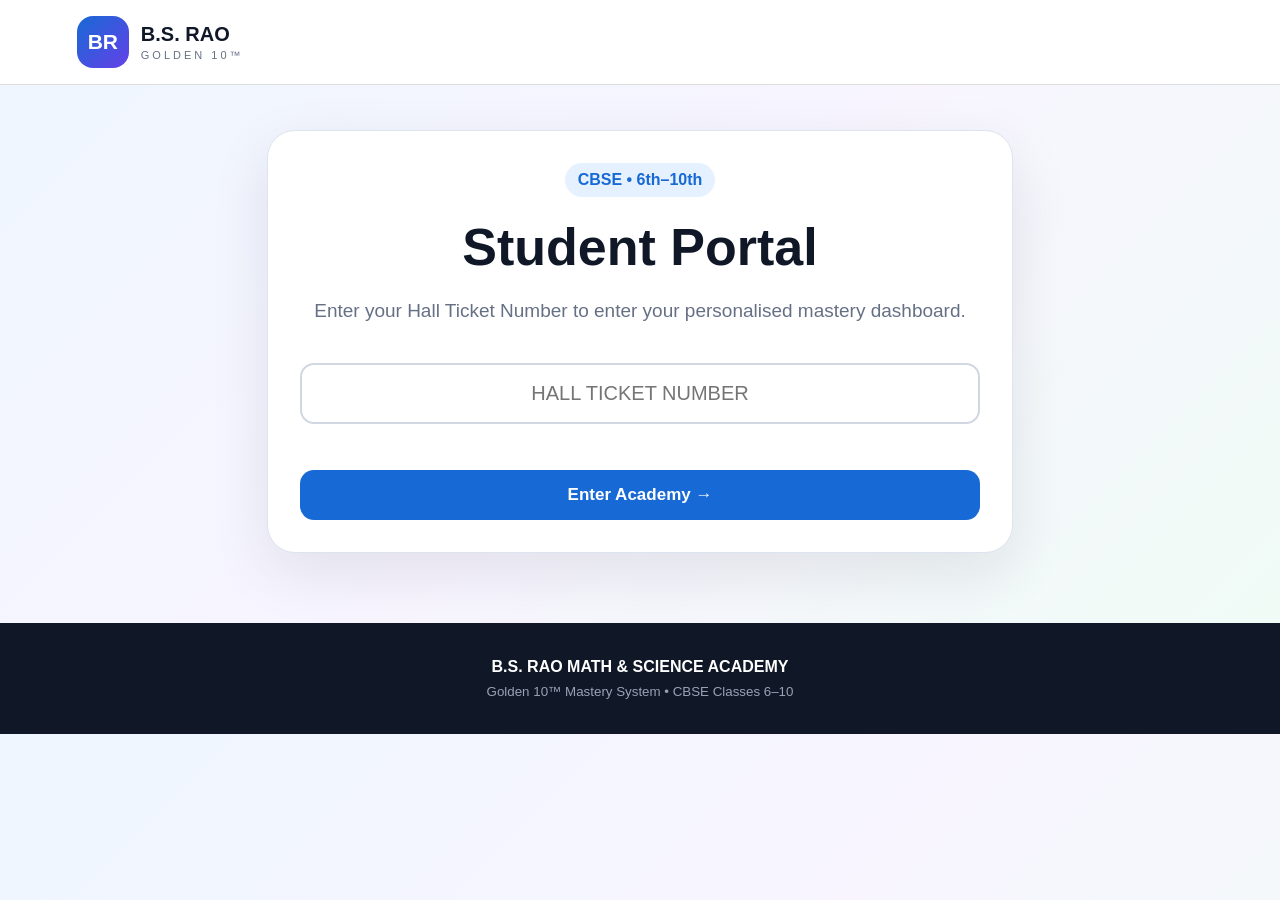
==== commit baf9e793: "Update index.html" ====
--- a/index.html
+++ b/index.html
@@ -1,33 +1,98 @@
-<!doctype html><html lang="en"><head>
-<meta charset="utf-8"><meta name="viewport" content="width=device-width,initial-scale=1">
-<title>B.S. RAO GOLDEN 10™ — Student Portal</title>
+<!doctype html>
+<html lang="en">
+<head>
+<meta charset="UTF-8">
+<meta name="viewport" content="width=device-width,initial-scale=1">
+<title>B.S. RAO GOLDEN 10™ Student Portal</title>
 <style>
-*{box-sizing:border-box}html,body{margin:0;min-height:100%;font-family:Inter,system-ui,-apple-system,Segoe UI,Arial,sans-serif;background:#f5f7fb;color:#101828}button,input{font:inherit}button{cursor:pointer}
-.top{position:sticky;top:0;z-index:50;background:rgba(255,255,255,.95);backdrop-filter:blur(16px);border-bottom:1px solid #e5e7eb;padding:13px 5%;display:flex;align-items:center;justify-content:space-between}.logo{display:flex;align-items:center;gap:11px}.logoBox{width:50px;height:50px;border-radius:15px;background:linear-gradient(135deg,#1261d5,#6d3df5);color:#fff;display:grid;place-items:center;font-weight:1000;font-size:19px}.logo b{font-size:18px}.logo small{display:block;color:#667085;letter-spacing:2.5px;font-weight:800;font-size:10px}
-#root{min-height:calc(100vh - 77px)}.container{max-width:1080px;margin:auto;padding:28px 5% 70px}.hero{border:1px solid #dce5f0;border-radius:30px;padding:30px;background:linear-gradient(135deg,#fff,#eff6ff,#f0fdf4);box-shadow:0 25px 70px #10182812}.eyebrow{display:inline-block;background:#e3f0ff;color:#155dcc;border-radius:99px;padding:8px 14px;font-weight:900}.hero h1{font-size:clamp(38px,7vw,72px);line-height:.96;letter-spacing:-3px;margin:20px 0 14px}.hero p{font-size:18px;line-height:1.6;color:#667085}.actions{display:flex;gap:11px;flex-wrap:wrap}.btn{border:0;border-radius:14px;padding:14px 19px;font-weight:900}.primary{background:#1261d5;color:#fff}.secondary{background:#fff;border:1px solid #cbd5e1;color:#155dcc}.back{background:#eef2f7;color:#344054;margin-bottom:14px}.crumb{color:#667085;font-weight:800;margin:7px 0 18px}.cards,.grid{display:grid;grid-template-columns:repeat(2,1fr);gap:15px;margin-top:18px}.tile,.choice,.result,.qcard{background:#fff;border:1px solid #e0e6ee;border-radius:21px;box-shadow:0 9px 30px #1018280a}.tile{padding:23px}.tile h3{margin:8px 0}.tile p,.choice span{color:#667085}.icon{font-size:33px}.sectionTitle{font-size:34px;margin:24px 0 13px}.choice{padding:20px;text-align:left;min-height:112px}.choice b{display:block;font-size:21px}.levelNum{font-size:12px!important;color:#155dcc!important;font-weight:1000;letter-spacing:1px}.stageGrid{display:grid;grid-template-columns:repeat(2,1fr);gap:15px}.stage{padding:22px;text-align:left;border-radius:21px;background:#fff;border:2px solid #e0e7ff}.stage:nth-child(1){border-top:6px solid #16a34a}.stage:nth-child(2){border-top:6px solid #2563eb}.stage:nth-child(3){border-top:6px solid #7c3aed}.stage:nth-child(4){border-top:6px solid #f59e0b}.stage b{font-size:19px}.stage small{display:block;color:#667085;line-height:1.5;margin-top:8px}
-.login{max-width:540px;margin:7vh auto}.login .hero{text-align:center}.login input{width:100%;padding:16px;border:1px solid #cbd5e1;border-radius:14px;margin:13px 0;font-size:18px;text-transform:uppercase}.error{min-height:25px;color:#b42318;font-weight:800}.notice{background:#fff7ed;border:1px solid #fed7aa;color:#9a3412;border-radius:14px;padding:13px;margin-top:13px;font-size:13px}.testTop{display:flex;justify-content:space-between;gap:12px;align-items:center;background:#101828;color:#fff;border-radius:20px;padding:18px 20px;margin-bottom:14px}.timer{font-size:24px;font-weight:1000;color:#ffd166}.qcard{padding:22px}.qmeta{font-size:13px;color:#667085;font-weight:900}.qtext{font-size:21px;font-weight:850;line-height:1.5;margin:13px 0 17px}.opt{display:block;width:100%;text-align:left;background:#fff;border:1px solid #d5dce6;border-radius:13px;padding:14px;margin:9px 0}.opt.sel{background:#edf4ff;border-color:#1261d5}.testnav{display:flex;justify-content:space-between;margin-top:14px;gap:10px}.result{padding:25px}.score{text-align:center;font-size:58px;font-weight:1000}.stats{display:grid;grid-template-columns:repeat(4,1fr);gap:10px}.stat{background:#f6f8fb;border-radius:13px;padding:14px}.subject{display:flex;justify-content:space-between;padding:11px 0;border-bottom:1px solid #e6eaf0}footer{background:#101828;color:#fff;text-align:center;padding:40px 5%}footer p{color:#98a2b3}
-@media(max-width:700px){.cards,.grid,.stageGrid,.stats{grid-template-columns:1fr}.hero h1{letter-spacing:-2px}.qtext{font-size:18px}}
-</style></head><body>
-<header class="top"><div class="logo"><div class="logoBox">BR</div><div><b>B.S. RAO</b><small>GOLDEN 10™</small></div></div><button id="homeBtn" class="btn secondary" style="display:none">⌂ Home</button></header>
-<div id="root"></div><footer><b>B.S. RAO MATH & SCIENCE ACADEMY</b><p>Golden 10™ Mastery System • CBSE Classes 6–10</p></footer>
+*{box-sizing:border-box}body{margin:0;font-family:Arial,sans-serif;background:linear-gradient(135deg,#eef6ff,#f8f5ff,#effcf5);color:#101828}
+header{background:#fff;padding:16px 6%;display:flex;align-items:center;border-bottom:1px solid #ddd;position:sticky;top:0;z-index:5}
+.logo{width:52px;height:52px;border-radius:16px;background:linear-gradient(135deg,#1769d5,#6541e8);color:#fff;display:grid;place-items:center;font-size:21px;font-weight:900;margin-right:12px}.brand{font-weight:900;font-size:20px}.gold{letter-spacing:3px;color:#667085;font-size:11px;margin-top:3px}
+main{max-width:900px;margin:auto;padding:45px 6% 70px}.card{background:#fff;border:1px solid #dce4ef;border-radius:28px;padding:32px;box-shadow:0 20px 60px #10182818}.center{text-align:center}.heroTitle{font-size:52px;margin:20px 0 12px}.sub{font-size:19px;color:#667085;line-height:1.6}
+input{width:100%;padding:17px;border:2px solid #d0d7e2;border-radius:14px;font-size:20px;margin:18px 0;text-align:center}button{border:0;border-radius:14px;padding:15px 20px;font-size:17px;font-weight:800;cursor:pointer}.primary{background:#1769d5;color:#fff;width:100%}.back{background:#edf2f7;color:#344054;margin-bottom:20px}.grid{display:grid;grid-template-columns:repeat(2,1fr);gap:14px}.tile{background:#fff;border:1px solid #dce4ef;border-radius:20px;padding:22px;text-align:left}.tile b{font-size:21px}.tile span{display:block;color:#667085;margin-top:7px}.error{color:#b42318;font-weight:800;min-height:25px;margin-top:3px}.ok{color:#087443;font-weight:800}.badge{display:inline-block;background:#e5f1ff;color:#1769d5;padding:8px 13px;border-radius:99px;font-weight:800}
+footer{background:#101828;color:#fff;text-align:center;padding:35px 6%}footer small{display:block;color:#98a2b3;margin-top:8px}
+@media(max-width:650px){.grid{grid-template-columns:1fr}.heroTitle{font-size:42px}.card{padding:24px}}
+</style>
+</head>
+<body>
+<header><div class="logo">BR</div><div><div class="brand">B.S. RAO</div><div class="gold">GOLDEN 10™</div></div></header>
+<div id="app"></div>
+<footer><b>B.S. RAO MATH & SCIENCE ACADEMY</b><small>Golden 10™ Mastery System • CBSE Classes 6–10</small></footer>
+
 <script>
-const BANKS={"1": {"Foundation — KNOW": [{"id": 1, "subject": "Mathematics", "chapter": "Real Numbers", "question": "The HCF of 72 and 120 is:", "options": ["12", "18", "24", "36"], "answer": 0}, {"id": 2, "subject": "Mathematics", "chapter": "Polynomials", "question": "If α and β are the zeroes of x² − 5x + 6, then α + β is:", "options": ["−5", "5", "6", "−6"], "answer": 1}, {"id": 3, "subject": "Mathematics", "chapter": "Pair of Linear Equations", "question": "The solution of x + y = 7 and x − y = 1 is:", "options": ["(3,4)", "(4,3)", "(5,2)", "(2,5)"], "answer": 1}, {"id": 4, "subject": "Mathematics", "chapter": "Quadratic Equations", "question": "The roots of x² − 9x + 20 = 0 are:", "options": ["2,10", "4,5", "−4,−5", "1,20"], "answer": 1}, {"id": 5, "subject": "Mathematics", "chapter": "Arithmetic Progressions", "question": "The 10th term of 3, 7, 11, … is:", "options": ["35", "39", "43", "47"], "answer": 1}, {"id": 6, "subject": "Mathematics", "chapter": "Triangles", "question": "If two triangles are similar, their corresponding sides are in the ratio 2:3. Their areas are in the ratio:", "options": ["2:3", "3:2", "4:9", "8:27"], "answer": 2}, {"id": 7, "subject": "Mathematics", "chapter": "Coordinate Geometry", "question": "The midpoint of (2,4) and (6,8) is:", "options": ["(4,6)", "(8,12)", "(2,2)", "(3,4)"], "answer": 0}, {"id": 8, "subject": "Mathematics", "chapter": "Trigonometry", "question": "sin 30° equals:", "options": ["0", "1/2", "√3/2", "1"], "answer": 1}, {"id": 9, "subject": "Mathematics", "chapter": "Circles", "question": "The tangent at any point of a circle is perpendicular to the:", "options": ["diameter only", "radius through the point of contact", "chord", "arc"], "answer": 1}, {"id": 10, "subject": "Mathematics", "chapter": "Statistics", "question": "The mean of 4, 6, 8 and 10 is:", "options": ["6", "7", "8", "9"], "answer": 1}, {"id": 11, "subject": "Physics", "chapter": "Light – Reflection and Refraction", "question": "The SI unit of focal length is:", "options": ["metre", "dioptre", "newton", "joule"], "answer": 0}, {"id": 12, "subject": "Physics", "chapter": "Light – Reflection and Refraction", "question": "The power of a lens is measured in:", "options": ["metre", "dioptre", "watt", "ohm"], "answer": 1}, {"id": 13, "subject": "Physics", "chapter": "Electricity", "question": "Ohm’s law is represented by:", "options": ["V = IR", "P = VI", "R = VI", "I = VR"], "answer": 0}, {"id": 14, "subject": "Physics", "chapter": "Electricity", "question": "A 10 Ω resistor connected to 20 V draws a current of:", "options": ["0.5 A", "2 A", "10 A", "200 A"], "answer": 1}, {"id": 15, "subject": "Physics", "chapter": "Magnetic Effects of Electric Current", "question": "The SI unit of magnetic field is:", "options": ["tesla", "weber", "ampere", "volt"], "answer": 0}, {"id": 16, "subject": "Chemistry", "chapter": "Chemical Reactions and Equations", "question": "A reaction in which two or more substances form one product is a:", "options": ["decomposition reaction", "combination reaction", "displacement reaction", "redox-free reaction"], "answer": 1}, {"id": 17, "subject": "Chemistry", "chapter": "Acids, Bases and Salts", "question": "A neutral solution at 25°C has pH:", "options": ["0", "5", "7", "14"], "answer": 2}, {"id": 18, "subject": "Chemistry", "chapter": "Metals and Non-metals", "question": "The property by which metals can be beaten into sheets is:", "options": ["ductility", "malleability", "sonority", "conductivity"], "answer": 1}, {"id": 19, "subject": "Chemistry", "chapter": "Carbon and its Compounds", "question": "The molecular formula of methane is:", "options": ["CH₃", "CH₄", "C₂H₆", "C₂H₄"], "answer": 1}, {"id": 20, "subject": "Chemistry", "chapter": "Carbon and its Compounds", "question": "Ethanol contains the functional group:", "options": ["−COOH", "−CHO", "−OH", "−CO−"], "answer": 2}], "Logical — THINK": [{"id": 1, "subject": "Mathematics", "chapter": "Real Numbers", "question": "If HCF(96,404)=4, then LCM(96,404) is:", "options": ["9696", "969", "96", "404"], "answer": 0}, {"id": 2, "subject": "Mathematics", "chapter": "Polynomials", "question": "If the zeroes of 2x² − 7x + 3 are α,β, then 1/α + 1/β equals:", "options": ["7/3", "3/7", "−7/3", "2/3"], "answer": 0}, {"id": 3, "subject": "Mathematics", "chapter": "Pair of Linear Equations", "question": "For ax+3y=6 and 2x+6y=12 to have infinitely many solutions, a equals:", "options": ["1", "2", "3", "6"], "answer": 1}, {"id": 4, "subject": "Mathematics", "chapter": "Quadratic Equations", "question": "If one root of x² − 7x + k = 0 is 3, k is:", "options": ["4", "10", "12", "21"], "answer": 2}, {"id": 5, "subject": "Mathematics", "chapter": "Arithmetic Progressions", "question": "The sum of the first 10 terms of 2,5,8,… is:", "options": ["145", "155", "165", "175"], "answer": 1}, {"id": 6, "subject": "Mathematics", "chapter": "Triangles", "question": "Two similar triangles have areas 25 cm² and 49 cm². The ratio of corresponding sides of the smaller to larger triangle is:", "options": ["5:7", "25:49", "7:5", "3:4"], "answer": 0}, {"id": 7, "subject": "Mathematics", "chapter": "Coordinate Geometry", "question": "A point divides the line joining (2,−3) and (7,2) internally in ratio 2:3. Its coordinates are:", "options": ["(4,−1)", "(5,0)", "(3,−2)", "(−1,4)"], "answer": 0}, {"id": 8, "subject": "Mathematics", "chapter": "Applications of Trigonometry", "question": "If tan θ = 1/√3 and θ is acute, θ is:", "options": ["30°", "45°", "60°", "90°"], "answer": 0}, {"id": 9, "subject": "Mathematics", "chapter": "Areas Related to Circles", "question": "A circle has radius 7 cm. Using π=22/7, its area is:", "options": ["44 cm²", "154 cm²", "308 cm²", "49 cm²"], "answer": 1}, {"id": 10, "subject": "Mathematics", "chapter": "Probability", "question": "A die is thrown once. Probability of getting a number greater than 4 is:", "options": ["1/6", "1/3", "1/2", "2/3"], "answer": 1}, {"id": 11, "subject": "Physics", "chapter": "Light – Reflection and Refraction", "question": "An object is placed beyond 2F of a convex lens. The image is:", "options": ["virtual and enlarged", "real, inverted and diminished", "real and erect", "virtual and diminished"], "answer": 1}, {"id": 12, "subject": "Physics", "chapter": "Light – Reflection and Refraction", "question": "A lens has focal length +0.25 m. Its power is:", "options": ["+0.25 D", "+2 D", "+4 D", "−4 D"], "answer": 2}, {"id": 13, "subject": "Physics", "chapter": "Electricity", "question": "Two resistors 4 Ω and 6 Ω are in series across 20 V. Current is:", "options": ["1 A", "2 A", "4 A", "5 A"], "answer": 1}, {"id": 14, "subject": "Physics", "chapter": "Electricity", "question": "A device rated 100 W operates for 2 h. Electrical energy consumed is:", "options": ["0.02 kWh", "0.2 kWh", "2 kWh", "20 kWh"], "answer": 1}, {"id": 15, "subject": "Physics", "chapter": "Magnetic Effects of Electric Current", "question": "The direction of force on a current-carrying conductor in a magnetic field is found by:", "options": ["right-hand thumb rule", "Fleming’s left-hand rule", "Fleming’s right-hand rule", "Ohm’s law"], "answer": 1}, {"id": 16, "subject": "Chemistry", "chapter": "Chemical Reactions and Equations", "question": "Zn + CuSO₄ → ZnSO₄ + Cu is a:", "options": ["combination", "decomposition", "displacement", "double displacement"], "answer": 2}, {"id": 17, "subject": "Chemistry", "chapter": "Acids, Bases and Salts", "question": "A solution changes blue litmus to red. It is:", "options": ["basic", "acidic", "neutral", "salty only"], "answer": 1}, {"id": 18, "subject": "Chemistry", "chapter": "Metals and Non-metals", "question": "Which metal is commonly stored under kerosene because it reacts vigorously with water and air?", "options": ["iron", "copper", "sodium", "silver"], "answer": 2}, {"id": 19, "subject": "Chemistry", "chapter": "Carbon and its Compounds", "question": "The general formula of alkanes is:", "options": ["CₙH₂ₙ", "CₙH₂ₙ₋₂", "CₙH₂ₙ₊₂", "CₙHₙ"], "answer": 2}, {"id": 20, "subject": "Chemistry", "chapter": "Carbon and its Compounds", "question": "Soap molecules clean oily dirt mainly because they form:", "options": ["crystals", "micelles", "metals", "salts only"], "answer": 1}], "Elite — MASTER": [{"id": 1, "subject": "Mathematics", "chapter": "Real Numbers", "question": "If n is a positive integer and 3ⁿ divides 2²ⁿ−1, the smallest n satisfying this is:", "options": ["1", "2", "3", "4"], "answer": 2}, {"id": 2, "subject": "Mathematics", "chapter": "Polynomials", "question": "If α,β are roots of x²−4x+1=0, then α²+β² is:", "options": ["12", "14", "16", "18"], "answer": 1}, {"id": 3, "subject": "Mathematics", "chapter": "Pair of Linear Equations", "question": "If kx+3y=6 and 12x+ky=18 have a unique solution, k cannot be:", "options": ["6", "−6", "0", "12"], "answer": 0}, {"id": 4, "subject": "Mathematics", "chapter": "Quadratic Equations", "question": "If the roots of x²−px+12=0 differ by 1, then p² is:", "options": ["47", "49", "51", "52"], "answer": 1}, {"id": 5, "subject": "Mathematics", "chapter": "Arithmetic Progressions", "question": "If the 5th term of an AP is 18 and the 11th term is 42, the sum of its first 15 terms is:", "options": ["405", "420", "435", "450"], "answer": 2}, {"id": 6, "subject": "Mathematics", "chapter": "Triangles", "question": "In two similar triangles, corresponding sides are 6 cm and 9 cm. If the area of the smaller triangle is 24 cm², the larger area is:", "options": ["36 cm²", "48 cm²", "54 cm²", "81 cm²"], "answer": 2}, {"id": 7, "subject": "Mathematics", "chapter": "Coordinate Geometry", "question": "The area of the triangle with vertices (0,0), (4,0), (0,6) is:", "options": ["10", "12", "14", "24"], "answer": 1}, {"id": 8, "subject": "Mathematics", "chapter": "Trigonometry", "question": "If sec θ + tan θ = 3 for an acute θ, then sec θ − tan θ is:", "options": ["1/9", "1/3", "3", "9"], "answer": 0}, {"id": 9, "subject": "Mathematics", "chapter": "Circles", "question": "From an external point P, tangent length to a circle is 12 cm and OP=13 cm. The radius is:", "options": ["3 cm", "4 cm", "5 cm", "6 cm"], "answer": 2}, {"id": 10, "subject": "Mathematics", "chapter": "Statistics", "question": "For a data set, mean = 20 and number of observations = 10. If one observation 12 is replaced by 27, the new mean is:", "options": ["20.5", "21", "21.5", "22"], "answer": 1}, {"id": 11, "subject": "Physics", "chapter": "Light – Reflection and Refraction", "question": "An object is 30 cm in front of a convex lens of focal length 20 cm. The image distance is:", "options": ["20 cm", "30 cm", "60 cm", "−60 cm"], "answer": 2}, {"id": 12, "subject": "Physics", "chapter": "Light – Reflection and Refraction", "question": "Two lenses of powers +2 D and −5 D are in contact. Their combined power and focal length are:", "options": ["−3 D, −0.333 m", "+3 D, 0.333 m", "−7 D, −0.143 m", "+7 D, 0.143 m"], "answer": 0}, {"id": 13, "subject": "Physics", "chapter": "Electricity", "question": "A 6 Ω and 3 Ω resistor are connected in parallel across 12 V. Total current is:", "options": ["2 A", "4 A", "6 A", "8 A"], "answer": 2}, {"id": 14, "subject": "Physics", "chapter": "Electricity", "question": "A 60 W bulb is used for 5 h daily for 30 days. Energy consumed is:", "options": ["3 kWh", "6 kWh", "9 kWh", "12 kWh"], "answer": 2}, {"id": 15, "subject": "Physics", "chapter": "Magnetic Effects of Electric Current", "question": "A current-carrying conductor is placed parallel to a uniform magnetic field. The magnetic force on it is:", "options": ["maximum", "zero", "half maximum", "infinite"], "answer": 1}, {"id": 16, "subject": "Chemistry", "chapter": "Chemical Reactions and Equations", "question": "In a redox reaction, oxidation is best represented by:", "options": ["gain of oxygen or loss of hydrogen", "gain of hydrogen only", "loss of oxygen only", "no change in oxidation state"], "answer": 0}, {"id": 17, "subject": "Chemistry", "chapter": "Acids, Bases and Salts", "question": "If the pH changes from 3 to 5, the hydrogen-ion concentration becomes:", "options": ["10 times larger", "100 times smaller", "100 times larger", "2 times smaller"], "answer": 1}, {"id": 18, "subject": "Chemistry", "chapter": "Metals and Non-metals", "question": "An iron nail is placed in copper sulphate solution. The coating formed on the nail is mainly:", "options": ["iron", "copper", "zinc", "silver"], "answer": 1}, {"id": 19, "subject": "Chemistry", "chapter": "Carbon and its Compounds", "question": "Ethene decolourises bromine water because ethene undergoes:", "options": ["substitution", "addition", "neutralisation", "decomposition"], "answer": 1}, {"id": 20, "subject": "Chemistry", "chapter": "Carbon and its Compounds", "question": "A compound has formula C₂H₆O and reacts with sodium releasing hydrogen. It can be:", "options": ["ethanol", "ethene", "ethanoic acid only", "methane"], "answer": 0}]}, "2": {"Foundation — KNOW": [{"id": 1, "subject": "Mathematics", "chapter": "Real Numbers", "question": "Which of the following is a prime number?", "options": ["21", "29", "39", "51"], "answer": 1}, {"id": 2, "subject": "Mathematics", "chapter": "Real Numbers", "question": "The HCF of 18 and 24 is:", "options": ["3", "6", "9", "12"], "answer": 1}, {"id": 3, "subject": "Mathematics", "chapter": "Real Numbers", "question": "The LCM of 12 and 18 is:", "options": ["24", "30", "36", "48"], "answer": 2}, {"id": 4, "subject": "Mathematics", "chapter": "Real Numbers", "question": "The prime factorisation of 84 is:", "options": ["2²×3×7", "2×3²×7", "2²×3²", "2×3×14"], "answer": 0}, {"id": 5, "subject": "Mathematics", "chapter": "Real Numbers", "question": "If HCF(a,b)=6 and LCM(a,b)=60, then ab equals:", "options": ["66", "360", "600", "720"], "answer": 1}, {"id": 6, "subject": "Mathematics", "chapter": "Real Numbers", "question": "The decimal expansion of 7/8 is:", "options": ["0.75", "0.875", "0.8750?", "0.78"], "answer": 1}, {"id": 7, "subject": "Mathematics", "chapter": "Real Numbers", "question": "Which number is irrational?", "options": ["√4", "√9", "√2", "1/2"], "answer": 2}, {"id": 8, "subject": "Mathematics", "chapter": "Polynomials", "question": "If α and β are zeroes of x²−5x+6, αβ equals:", "options": ["−6", "5", "6", "−5"], "answer": 2}, {"id": 9, "subject": "Mathematics", "chapter": "Statistics", "question": "The greatest common divisor of 48 and 72 is:", "options": ["8", "12", "16", "24"], "answer": 3}, {"id": 10, "subject": "Mathematics", "chapter": "Probability", "question": "A die is thrown once. The probability of getting an even number is:", "options": ["1/6", "1/3", "1/2", "2/3"], "answer": 2}, {"id": 11, "subject": "Physics", "chapter": "Electricity", "question": "The SI unit of electric current is:", "options": ["volt", "ampere", "ohm", "watt"], "answer": 1}, {"id": 12, "subject": "Physics", "chapter": "Electricity", "question": "Ohm's law is:", "options": ["V=IR", "P=I/R", "R=VI", "V=I+R"], "answer": 0}, {"id": 13, "subject": "Physics", "chapter": "Electricity", "question": "A 5 Ω resistor connected to 10 V carries current:", "options": ["0.5 A", "2 A", "5 A", "50 A"], "answer": 1}, {"id": 14, "subject": "Physics", "chapter": "Electricity", "question": "The SI unit of resistance is:", "options": ["ampere", "volt", "ohm", "joule"], "answer": 2}, {"id": 15, "subject": "Physics", "chapter": "Electricity", "question": "Electrical power can be calculated using:", "options": ["P=VI", "P=V/I", "P=R/I", "P=I/V"], "answer": 0}, {"id": 16, "subject": "Chemistry", "chapter": "Chemical Reactions and Equations", "question": "A reaction in which a single compound breaks into simpler substances is:", "options": ["combination", "decomposition", "displacement", "neutralisation"], "answer": 1}, {"id": 17, "subject": "Chemistry", "chapter": "Acids, Bases and Salts", "question": "A solution with pH 3 is:", "options": ["acidic", "basic", "neutral", "always salty"], "answer": 0}, {"id": 18, "subject": "Chemistry", "chapter": "Metals and Non-metals", "question": "Which is a metal?", "options": ["sulphur", "oxygen", "copper", "chlorine"], "answer": 2}, {"id": 19, "subject": "Chemistry", "chapter": "Carbon and its Compounds", "question": "The formula of ethane is:", "options": ["C₂H₄", "C₂H₆", "CH₄", "C₃H₈"], "answer": 1}, {"id": 20, "subject": "Chemistry", "chapter": "Chemical Reactions and Equations", "question": "In a displacement reaction, a more reactive element:", "options": ["is displaced by a less reactive element", "displaces a less reactive element", "always forms water", "cannot react"], "answer": 1}], "Logical — THINK": [{"id": 1, "subject": "Mathematics", "chapter": "Real Numbers", "question": "If two positive integers have HCF 8 and LCM 120, which pair can be them?", "options": ["16 and 60", "24 and 40", "8 and 120", "20 and 48"], "answer": 1}, {"id": 2, "subject": "Mathematics", "chapter": "Real Numbers", "question": "The least number which is divisible by 12, 15 and 18 is:", "options": ["90", "120", "180", "360"], "answer": 2}, {"id": 3, "subject": "Mathematics", "chapter": "Real Numbers", "question": "Which fraction has a terminating decimal expansion?", "options": ["7/12", "11/18", "13/40", "17/30"], "answer": 2}, {"id": 4, "subject": "Mathematics", "chapter": "Real Numbers", "question": "If n is a natural number, which expression is always even?", "options": ["n²+n", "n²+1", "2n+1", "n(n+1)+1"], "answer": 0}, {"id": 5, "subject": "Mathematics", "chapter": "Real Numbers", "question": "The HCF of 135 and 225 can be found by Euclid's algorithm. It is:", "options": ["15", "30", "45", "90"], "answer": 2}, {"id": 6, "subject": "Mathematics", "chapter": "Polynomials", "question": "If α+β=7 and αβ=10, then α²+β² is:", "options": ["19", "29", "39", "49"], "answer": 1}, {"id": 7, "subject": "Mathematics", "chapter": "Coordinate Geometry", "question": "The point (0,5) lies on:", "options": ["x-axis", "y-axis", "origin only", "neither axis"], "answer": 1}, {"id": 8, "subject": "Mathematics", "chapter": "Probability", "question": "Two coins are tossed. Probability of getting exactly one head is:", "options": ["1/4", "1/2", "3/4", "1"], "answer": 1}, {"id": 9, "subject": "Mathematics", "chapter": "Arithmetic Progressions", "question": "The common difference of 7, 12, 17, 22,… is:", "options": ["4", "5", "6", "7"], "answer": 1}, {"id": 10, "subject": "Mathematics", "chapter": "Statistics", "question": "If every observation in a data set is increased by 3, the mean:", "options": ["decreases by 3", "increases by 3", "is unchanged", "becomes three times"], "answer": 1}, {"id": 11, "subject": "Physics", "chapter": "Electricity", "question": "A 4 Ω and 6 Ω resistor are in series. Their equivalent resistance is:", "options": ["2.4 Ω", "10 Ω", "24 Ω", "1.5 Ω"], "answer": 1}, {"id": 12, "subject": "Physics", "chapter": "Electricity", "question": "A 12 V battery is connected to a 6 Ω resistor. Power consumed is:", "options": ["2 W", "12 W", "24 W", "72 W"], "answer": 2}, {"id": 13, "subject": "Physics", "chapter": "Electricity", "question": "Two identical 6 Ω resistors are connected in parallel. Equivalent resistance is:", "options": ["3 Ω", "6 Ω", "12 Ω", "36 Ω"], "answer": 0}, {"id": 14, "subject": "Physics", "chapter": "Electricity", "question": "If current through a resistor is doubled while resistance remains constant, power P=I²R becomes:", "options": ["half", "double", "four times", "unchanged"], "answer": 2}, {"id": 15, "subject": "Physics", "chapter": "Magnetic Effects of Electric Current", "question": "A current-carrying straight conductor produces around it:", "options": ["only an electric field", "a magnetic field", "only heat", "no field"], "answer": 1}, {"id": 16, "subject": "Chemistry", "chapter": "Chemical Reactions and Equations", "question": "Zn + CuSO₄ → ZnSO₄ + Cu is classified as:", "options": ["combination", "decomposition", "displacement", "double displacement"], "answer": 2}, {"id": 17, "subject": "Chemistry", "chapter": "Acids, Bases and Salts", "question": "If pH changes from 4 to 2, the hydrogen-ion concentration becomes:", "options": ["2 times", "10 times", "100 times", "1000 times"], "answer": 2}, {"id": 18, "subject": "Chemistry", "chapter": "Metals and Non-metals", "question": "Iron displaces copper from CuSO₄ because iron is:", "options": ["less reactive than copper", "more reactive than copper", "a non-metal", "a noble gas"], "answer": 1}, {"id": 19, "subject": "Chemistry", "chapter": "Carbon and its Compounds", "question": "Ethene is unsaturated because it contains:", "options": ["only single bonds", "a carbon-carbon double bond", "an ionic bond", "a triple oxygen bond"], "answer": 1}, {"id": 20, "subject": "Chemistry", "chapter": "Carbon and its Compounds", "question": "Soap works effectively in soft water because it can form:", "options": ["micelles", "metal oxides", "carbonates only", "hydrogen gas"], "answer": 0}], "Elite — MASTER": [{"id": 1, "subject": "Mathematics", "chapter": "Real Numbers", "question": "If HCF(a,b)=12 and LCM(a,b)=420, and a=60, then b is:", "options": ["72", "84", "96", "120"], "answer": 1}, {"id": 2, "subject": "Mathematics", "chapter": "Real Numbers", "question": "The least positive integer divisible by 8, 12, 15 and 18 is:", "options": ["180", "240", "360", "720"], "answer": 2}, {"id": 3, "subject": "Mathematics", "chapter": "Real Numbers", "question": "If p/q is in lowest form and its decimal expansion terminates, the prime factors of q can only be:", "options": ["2 and 3", "2 and 5", "3 and 5", "2,3 and 5"], "answer": 1}, {"id": 4, "subject": "Mathematics", "chapter": "Real Numbers", "question": "For any two positive integers a,b, HCF(a,b) × LCM(a,b) equals:", "options": ["a+b", "a−b", "ab", "a/b"], "answer": 2}, {"id": 5, "subject": "Mathematics", "chapter": "Polynomials", "question": "If α and β are roots of 2x²−5x+2=0, then α²β+αβ² equals:", "options": ["5/2", "5/4", "5", "2"], "answer": 0}, {"id": 6, "subject": "Mathematics", "chapter": "Pair of Linear Equations", "question": "The pair 2x+3y=5 and 4x+6y=10 represents:", "options": ["intersecting lines", "parallel lines", "coincident lines", "perpendicular lines"], "answer": 2}, {"id": 7, "subject": "Mathematics", "chapter": "Arithmetic Progressions", "question": "If the nth term of an AP is 3n+2, its common difference is:", "options": ["2", "3", "5", "6"], "answer": 1}, {"id": 8, "subject": "Mathematics", "chapter": "Coordinate Geometry", "question": "The area of the triangle with vertices (0,0),(6,0),(0,4) is:", "options": ["10", "12", "16", "24"], "answer": 1}, {"id": 9, "subject": "Mathematics", "chapter": "Probability", "question": "A bag contains 3 red and 2 blue balls. One ball is drawn at random. Probability it is not blue is:", "options": ["2/5", "3/5", "1/2", "3/2"], "answer": 1}, {"id": 10, "subject": "Mathematics", "chapter": "Statistics", "question": "If each observation is multiplied by 4, the mean is:", "options": ["unchanged", "multiplied by 2", "multiplied by 4", "increased by 4"], "answer": 2}, {"id": 11, "subject": "Physics", "chapter": "Electricity", "question": "A 6 Ω resistor and a 3 Ω resistor are connected in parallel across 12 V. Total current is:", "options": ["2 A", "4 A", "6 A", "8 A"], "answer": 2}, {"id": 12, "subject": "Physics", "chapter": "Electricity", "question": "A heater draws 5 A from a 220 V supply. Its power is:", "options": ["44 W", "225 W", "1100 W", "2200 W"], "answer": 2}, {"id": 13, "subject": "Physics", "chapter": "Electricity", "question": "Two resistors 2 Ω and 4 Ω are connected in parallel. Equivalent resistance is:", "options": ["1 Ω", "4/3 Ω", "2 Ω", "6 Ω"], "answer": 1}, {"id": 14, "subject": "Physics", "chapter": "Electricity", "question": "A 100 W appliance is used for 3 hours. Energy consumed is:", "options": ["0.03 kWh", "0.3 kWh", "3 kWh", "30 kWh"], "answer": 1}, {"id": 15, "subject": "Physics", "chapter": "Magnetic Effects of Electric Current", "question": "A charged particle moving parallel to a uniform magnetic field experiences magnetic force:", "options": ["maximum", "zero", "half maximum", "always infinite"], "answer": 1}, {"id": 16, "subject": "Chemistry", "chapter": "Chemical Reactions and Equations", "question": "In CuO + H₂ → Cu + H₂O, CuO is:", "options": ["oxidised", "reduced", "both oxidised and reduced", "a catalyst"], "answer": 1}, {"id": 17, "subject": "Chemistry", "chapter": "Acids, Bases and Salts", "question": "A solution of pH 2 has how many times the H⁺ concentration of a solution of pH 5?", "options": ["3", "10", "100", "1000"], "answer": 3}, {"id": 18, "subject": "Chemistry", "chapter": "Metals and Non-metals", "question": "When an iron nail is placed in CuSO₄ solution, copper is deposited because:", "options": ["Cu is more reactive than Fe", "Fe displaces Cu from its salt", "CuSO₄ is an acid", "iron is a non-metal"], "answer": 1}, {"id": 19, "subject": "Chemistry", "chapter": "Carbon and its Compounds", "question": "A compound with formula C₂H₄ is likely to undergo addition reactions because it contains:", "options": ["only C−C single bond", "C=C double bond", "only C−H bonds", "an ionic bond"], "answer": 1}, {"id": 20, "subject": "Chemistry", "chapter": "Carbon and its Compounds", "question": "Ethanoic acid reacts with ethanol in the presence of an acid catalyst to form an ester. This reaction is called:", "options": ["saponification", "esterification", "neutralisation", "displacement"], "answer": 1}]}, "3": {"Foundation — KNOW": [{"id": 1, "subject": "Mathematics", "chapter": "Polynomials", "question": "Which of the following is a polynomial in x?", "options": ["3x²−2x+5", "1/x + 2", "√x + 1", "x⁻² + 3"], "answer": 0}, {"id": 2, "subject": "Mathematics", "chapter": "Polynomials", "question": "The degree of the polynomial 7x³−4x+9 is:", "options": ["1", "2", "3", "4"], "answer": 2}, {"id": 3, "subject": "Mathematics", "chapter": "Polynomials", "question": "The zero of the polynomial p(x)=x−5 is:", "options": ["−5", "0", "5", "1"], "answer": 2}, {"id": 4, "subject": "Mathematics", "chapter": "Polynomials", "question": "If α and β are zeroes of x²−7x+10, then α+β equals:", "options": ["−7", "7", "10", "−10"], "answer": 1}, {"id": 5, "subject": "Mathematics", "chapter": "Polynomials", "question": "If α and β are zeroes of x²−7x+10, then αβ equals:", "options": ["−10", "7", "10", "−7"], "answer": 2}, {"id": 6, "subject": "Mathematics", "chapter": "Polynomials", "question": "The remainder when p(x)=x²+3x+2 is divided by x+1 is:", "options": ["0", "1", "2", "4"], "answer": 0}, {"id": 7, "subject": "Mathematics", "chapter": "Polynomials", "question": "A quadratic polynomial has degree:", "options": ["0", "1", "2", "3"], "answer": 2}, {"id": 8, "subject": "Mathematics", "chapter": "Polynomials", "question": "If one zero of x²−9 is 3, the other zero is:", "options": ["3", "−3", "9", "−9"], "answer": 1}, {"id": 9, "subject": "Mathematics", "chapter": "Polynomials", "question": "For ax²+bx+c, the sum of zeroes is:", "options": ["b/a", "−b/a", "c/a", "−c/a"], "answer": 1}, {"id": 10, "subject": "Mathematics", "chapter": "Polynomials", "question": "For ax²+bx+c, the product of zeroes is:", "options": ["b/a", "−b/a", "c/a", "−c/a"], "answer": 2}, {"id": 11, "subject": "Physics", "chapter": "Light – Reflection and Refraction", "question": "The angle of incidence is measured between the incident ray and the:", "options": ["mirror surface", "normal", "reflected ray", "principal axis"], "answer": 1}, {"id": 12, "subject": "Physics", "chapter": "Light – Reflection and Refraction", "question": "The SI unit of focal length is:", "options": ["dioptre", "metre", "centimetre only", "radian"], "answer": 1}, {"id": 13, "subject": "Physics", "chapter": "Light – Reflection and Refraction", "question": "A concave mirror is a:", "options": ["converging mirror", "diverging mirror", "plane mirror only", "transparent mirror"], "answer": 0}, {"id": 14, "subject": "Physics", "chapter": "Light – Reflection and Refraction", "question": "The refractive index of a medium is related to the speed of light in vacuum c and in the medium v by:", "options": ["n=v/c", "n=c/v", "n=c+v", "n=c−v"], "answer": 1}, {"id": 15, "subject": "Physics", "chapter": "Light – Reflection and Refraction", "question": "The power of a lens is measured in:", "options": ["metre", "watt", "dioptre", "ohm"], "answer": 2}, {"id": 16, "subject": "Chemistry", "chapter": "Chemical Reactions and Equations", "question": "A chemical equation is balanced when the number of atoms of each element is:", "options": ["different on both sides", "equal on both sides", "zero on both sides", "equal only for oxygen"], "answer": 1}, {"id": 17, "subject": "Chemistry", "chapter": "Chemical Reactions and Equations", "question": "CaO + H₂O → Ca(OH)₂ is a:", "options": ["decomposition reaction", "combination reaction", "displacement reaction", "double displacement reaction"], "answer": 1}, {"id": 18, "subject": "Chemistry", "chapter": "Chemical Reactions and Equations", "question": "A reaction in which a compound breaks into simpler substances is called:", "options": ["combination", "decomposition", "displacement", "precipitation"], "answer": 1}, {"id": 19, "subject": "Chemistry", "chapter": "Chemical Reactions and Equations", "question": "Oxidation can be described as:", "options": ["addition of oxygen", "removal of oxygen only", "addition of nitrogen only", "formation of salt only"], "answer": 0}, {"id": 20, "subject": "Chemistry", "chapter": "Chemical Reactions and Equations", "question": "Rancidity is commonly associated with oxidation of:", "options": ["water", "fats and oils", "metals only", "sand"], "answer": 1}], "Logical — THINK": [{"id": 1, "subject": "Mathematics", "chapter": "Polynomials", "question": "If the zeroes of x²−6x+k are 2 and 4, then k is:", "options": ["6", "8", "10", "12"], "answer": 1}, {"id": 2, "subject": "Mathematics", "chapter": "Polynomials", "question": "If α+β=5 and αβ=6, then α²+β² is:", "options": ["11", "13", "17", "25"], "answer": 1}, {"id": 3, "subject": "Mathematics", "chapter": "Polynomials", "question": "If one zero of 2x²−5x+k is 2, then k is:", "options": ["1", "2", "3", "4"], "answer": 0}, {"id": 4, "subject": "Mathematics", "chapter": "Polynomials", "question": "If p(x)=x²−4x+3, then p(1) is:", "options": ["0", "1", "2", "3"], "answer": 0}, {"id": 5, "subject": "Mathematics", "chapter": "Polynomials", "question": "A quadratic polynomial whose zeroes are 3 and −2 can be written as:", "options": ["x²+x−6", "x²−x−6", "x²−5x+6", "x²+5x+6"], "answer": 0}, {"id": 6, "subject": "Mathematics", "chapter": "Polynomials", "question": "If α and β are zeroes of 3x²−7x+2, then 1/α + 1/β equals:", "options": ["7/2", "7/3", "3/7", "2/7"], "answer": 0}, {"id": 7, "subject": "Mathematics", "chapter": "Polynomials", "question": "If the graph of a polynomial intersects the x-axis at exactly two distinct points, the polynomial has:", "options": ["no real zeroes", "one real zero", "two distinct real zeroes", "three zeroes necessarily"], "answer": 2}, {"id": 8, "subject": "Mathematics", "chapter": "Polynomials", "question": "If p(x)=x³−4x, then the zeroes are:", "options": ["0, 2, −2", "1, 2, −2", "0, 4, −4", "2, −2 only"], "answer": 0}, {"id": 9, "subject": "Mathematics", "chapter": "Polynomials", "question": "If α and β are zeroes of x²+px+q, then α+β=−p and αβ=q. For p=−5,q=6, the zeroes are:", "options": ["1 and 6", "2 and 3", "−2 and −3", "5 and 1"], "answer": 1}, {"id": 10, "subject": "Mathematics", "chapter": "Polynomials", "question": "If the remainder on dividing p(x) by x−2 is 5, then p(2) equals:", "options": ["0", "2", "5", "7"], "answer": 2}, {"id": 11, "subject": "Physics", "chapter": "Light – Reflection and Refraction", "question": "A ray parallel to the principal axis of a concave mirror, after reflection, passes through the:", "options": ["pole", "focus", "centre of curvature only", "optical centre"], "answer": 1}, {"id": 12, "subject": "Physics", "chapter": "Light – Reflection and Refraction", "question": "An object is placed beyond the centre of curvature of a concave mirror. Its image is formed:", "options": ["between F and C", "at C", "beyond C", "behind the mirror"], "answer": 0}, {"id": 13, "subject": "Physics", "chapter": "Light – Reflection and Refraction", "question": "A lens has focal length +0.5 m. Its power is:", "options": ["+0.5 D", "+2 D", "−2 D", "+5 D"], "answer": 1}, {"id": 14, "subject": "Physics", "chapter": "Light – Reflection and Refraction", "question": "When light travels from air into glass obliquely, it generally bends:", "options": ["away from the normal", "towards the normal", "along the surface always", "without changing direction always"], "answer": 1}, {"id": 15, "subject": "Physics", "chapter": "Light – Reflection and Refraction", "question": "For a spherical mirror, the relation between focal length f and radius of curvature R is:", "options": ["R=f", "R=2f", "R=f/2", "R=4f"], "answer": 1}, {"id": 16, "subject": "Chemistry", "chapter": "Chemical Reactions and Equations", "question": "Fe + CuSO₄ → FeSO₄ + Cu is a displacement reaction because:", "options": ["Cu displaces Fe", "Fe displaces Cu", "both are non-metals", "no new substance forms"], "answer": 1}, {"id": 17, "subject": "Chemistry", "chapter": "Chemical Reactions and Equations", "question": "In CuO + H₂ → Cu + H₂O, hydrogen is:", "options": ["oxidised", "reduced", "unchanged and acts as a catalyst", "a precipitate"], "answer": 0}, {"id": 18, "subject": "Chemistry", "chapter": "Chemical Reactions and Equations", "question": "AgNO₃ + NaCl → AgCl + NaNO₃ is mainly a:", "options": ["combination reaction", "decomposition reaction", "double displacement reaction", "combustion reaction"], "answer": 2}, {"id": 19, "subject": "Chemistry", "chapter": "Chemical Reactions and Equations", "question": "A reaction that releases heat to the surroundings is:", "options": ["endothermic", "exothermic", "neutral only", "photochemical only"], "answer": 1}, {"id": 20, "subject": "Chemistry", "chapter": "Chemical Reactions and Equations", "question": "When copper powder is heated in air, it forms black copper(II) oxide. Copper undergoes:", "options": ["reduction", "oxidation", "neutralisation", "decomposition"], "answer": 1}], "Elite — MASTER": [{"id": 1, "subject": "Mathematics", "chapter": "Polynomials", "question": "If α and β are zeroes of 2x²−5x+3, then α²+β² equals:", "options": ["13/4", "25/4", "7/4", "1/4"], "answer": 0}, {"id": 2, "subject": "Mathematics", "chapter": "Polynomials", "question": "If one zero of x²−(k+2)x+2k is twice the other, then k can be:", "options": ["1", "2", "3", "4"], "answer": 1}, {"id": 3, "subject": "Mathematics", "chapter": "Polynomials", "question": "If α and β are zeroes of x²−3x+1, then α²β+αβ² equals:", "options": ["1", "2", "3", "4"], "answer": 2}, {"id": 4, "subject": "Mathematics", "chapter": "Polynomials", "question": "If p(x)=x³−6x²+11x−6, then the sum of the reciprocals of its zeroes is:", "options": ["1", "11/6", "6/11", "3"], "answer": 1}, {"id": 5, "subject": "Mathematics", "chapter": "Polynomials", "question": "If α and β are zeroes of x²−4x+1, then (α−β)² is:", "options": ["8", "12", "14", "16"], "answer": 0}, {"id": 6, "subject": "Mathematics", "chapter": "Polynomials", "question": "A quadratic polynomial has zeroes whose sum is 5 and product is −6. Which polynomial is suitable?", "options": ["x²+5x−6", "x²−5x−6", "x²−5x+6", "x²+5x+6"], "answer": 1}, {"id": 7, "subject": "Mathematics", "chapter": "Polynomials", "question": "If p(x)=x²−5x+6, then p(2)+p(3) equals:", "options": ["0", "1", "2", "6"], "answer": 0}, {"id": 8, "subject": "Mathematics", "chapter": "Polynomials", "question": "If α and β are zeroes of ax²+bx+c and α=β, then the graph of the polynomial touches the x-axis at:", "options": ["two distinct points", "one point", "no point", "the y-axis only"], "answer": 1}, {"id": 9, "subject": "Mathematics", "chapter": "Polynomials", "question": "If α and β are zeroes of 4x²−4x+1, then αβ is:", "options": ["1/4", "1/2", "1", "4"], "answer": 0}, {"id": 10, "subject": "Mathematics", "chapter": "Polynomials", "question": "If a cubic polynomial has three distinct real zeroes, its graph can intersect the x-axis at most:", "options": ["one point", "two points", "three points", "four points"], "answer": 2}, {"id": 11, "subject": "Physics", "chapter": "Light – Reflection and Refraction", "question": "A concave mirror has focal length 20 cm. An object is placed 30 cm in front of it. Using the Cartesian sign convention, the image distance is:", "options": ["+60 cm", "−60 cm", "+12 cm", "−12 cm"], "answer": 1}, {"id": 12, "subject": "Physics", "chapter": "Light – Reflection and Refraction", "question": "A convex lens has focal length 10 cm and an object is placed 30 cm in front of it. The image distance is:", "options": ["15 cm", "20 cm", "30 cm", "−15 cm"], "answer": 0}, {"id": 13, "subject": "Physics", "chapter": "Light – Reflection and Refraction", "question": "A lens has power −4 D. Its focal length is:", "options": ["+0.25 m", "−0.25 m", "+4 m", "−4 m"], "answer": 1}, {"id": 14, "subject": "Physics", "chapter": "Light – Reflection and Refraction", "question": "An object is placed at the principal focus of a convex lens. The emergent rays are:", "options": ["convergent", "divergent", "parallel", "reflected back completely"], "answer": 2}, {"id": 15, "subject": "Physics", "chapter": "Light – Reflection and Refraction", "question": "A ray enters glass from air. If the refractive index of glass is 1.5, the speed of light in glass is approximately:", "options": ["3×10⁸ m/s", "2×10⁸ m/s", "1.5×10⁸ m/s", "4.5×10⁸ m/s"], "answer": 1}, {"id": 16, "subject": "Chemistry", "chapter": "Chemical Reactions and Equations", "question": "In the reaction MnO₂ + 4HCl → MnCl₂ + 2H₂O + Cl₂, HCl acts as both a source of hydrogen and chloride. The species undergoing oxidation is:", "options": ["MnO₂", "HCl (chloride ion)", "MnCl₂", "H₂O"], "answer": 1}, {"id": 17, "subject": "Chemistry", "chapter": "Chemical Reactions and Equations", "question": "A substance X loses oxygen while reacting with Y. X has undergone:", "options": ["oxidation", "reduction", "combination only", "neutralisation"], "answer": 1}, {"id": 18, "subject": "Chemistry", "chapter": "Chemical Reactions and Equations", "question": "Which observation most strongly indicates a chemical reaction?", "options": ["ice melting", "water boiling", "formation of a new precipitate", "sugar dissolving"], "answer": 2}, {"id": 19, "subject": "Chemistry", "chapter": "Chemical Reactions and Equations", "question": "If a reaction causes a test tube to become noticeably warm without external heating, the reaction is likely:", "options": ["endothermic", "exothermic", "only decomposition", "only displacement"], "answer": 1}, {"id": 20, "subject": "Chemistry", "chapter": "Chemical Reactions and Equations", "question": "Silver chloride turns grey in sunlight mainly because it:", "options": ["combines with oxygen", "decomposes to form silver", "melts into silver chloride liquid", "reacts with nitrogen"], "answer": 1}]}, "4": {"Foundation — KNOW": [{"id": 1, "subject": "Mathematics", "chapter": "Quadratic Equations", "question": "Which of the following is a quadratic equation?", "options": ["2x+3=0", "x²−5x+6=0", "x³+1=0", "1/x+2=0"], "answer": 1}, {"id": 2, "subject": "Mathematics", "chapter": "Quadratic Equations", "question": "The standard form of a quadratic equation is:", "options": ["ax+b=0", "ax²+bx+c=0, a≠0", "ax³+bx²+c=0", "a/x+b=0"], "answer": 1}, {"id": 3, "subject": "Mathematics", "chapter": "Quadratic Equations", "question": "The discriminant of ax²+bx+c=0 is:", "options": ["b²+4ac", "b²−4ac", "4ac−b²", "a²−4bc"], "answer": 1}, {"id": 4, "subject": "Mathematics", "chapter": "Quadratic Equations", "question": "The roots of x²−5x+6=0 are:", "options": ["1,6", "2,3", "−2,−3", "0,6"], "answer": 1}, {"id": 5, "subject": "Mathematics", "chapter": "Quadratic Equations", "question": "If the discriminant is zero, the quadratic equation has:", "options": ["two distinct real roots", "two equal real roots", "no real roots", "three roots"], "answer": 1}, {"id": 6, "subject": "Mathematics", "chapter": "Quadratic Equations", "question": "For x²−7x+10=0, the sum of roots is:", "options": ["−7", "7", "10", "−10"], "answer": 1}, {"id": 7, "subject": "Mathematics", "chapter": "Quadratic Equations", "question": "For x²−7x+10=0, the product of roots is:", "options": ["−10", "7", "10", "−7"], "answer": 2}, {"id": 8, "subject": "Mathematics", "chapter": "Quadratic Equations", "question": "If D<0 for a quadratic equation with real coefficients, it has:", "options": ["two distinct real roots", "equal real roots", "no real roots", "one positive root"], "answer": 2}, {"id": 9, "subject": "Mathematics", "chapter": "Quadratic Equations", "question": "The roots of x²−9=0 are:", "options": ["9,−9", "3,−3", "0,9", "1,−9"], "answer": 1}, {"id": 10, "subject": "Mathematics", "chapter": "Quadratic Equations", "question": "If one root of x²−4x+3=0 is 1, the other is:", "options": ["1", "2", "3", "4"], "answer": 2}, {"id": 11, "subject": "Physics", "chapter": "The Human Eye and the Colourful World", "question": "The light-sensitive screen of the human eye is called the:", "options": ["cornea", "iris", "retina", "pupil"], "answer": 2}, {"id": 12, "subject": "Physics", "chapter": "The Human Eye and the Colourful World", "question": "The ability of the eye lens to adjust its focal length is called:", "options": ["dispersion", "accommodation", "reflection", "scattering"], "answer": 1}, {"id": 13, "subject": "Physics", "chapter": "The Human Eye and the Colourful World", "question": "Myopia is commonly corrected using a:", "options": ["convex lens", "concave lens", "plane mirror", "prism only"], "answer": 1}, {"id": 14, "subject": "Physics", "chapter": "The Human Eye and the Colourful World", "question": "Hypermetropia is commonly corrected using a:", "options": ["concave lens", "convex lens", "plane glass", "concave mirror"], "answer": 1}, {"id": 15, "subject": "Physics", "chapter": "The Human Eye and the Colourful World", "question": "The splitting of white light into its constituent colours is called:", "options": ["reflection", "refraction", "dispersion", "diffusion"], "answer": 2}, {"id": 16, "subject": "Chemistry", "chapter": "Acids, Bases and Salts", "question": "A solution with pH less than 7 is generally:", "options": ["acidic", "basic", "neutral", "metallic"], "answer": 0}, {"id": 17, "subject": "Chemistry", "chapter": "Acids, Bases and Salts", "question": "Blue litmus turns ______ in an acidic solution.", "options": ["blue", "red", "green", "yellow"], "answer": 1}, {"id": 18, "subject": "Chemistry", "chapter": "Acids, Bases and Salts", "question": "The reaction between an acid and a base to form salt and water is called:", "options": ["oxidation", "neutralisation", "decomposition", "combustion"], "answer": 1}, {"id": 19, "subject": "Chemistry", "chapter": "Acids, Bases and Salts", "question": "The chemical formula of common salt is:", "options": ["NaOH", "NaCl", "HCl", "Na₂CO₃"], "answer": 1}, {"id": 20, "subject": "Chemistry", "chapter": "Acids, Bases and Salts", "question": "Baking soda is:", "options": ["NaCl", "NaHCO₃", "NaOH", "CaCO₃"], "answer": 1}], "Logical — THINK": [{"id": 1, "subject": "Mathematics", "chapter": "Quadratic Equations", "question": "If the roots of x²−6x+k=0 are 2 and 4, then k is:", "options": ["4", "6", "8", "10"], "answer": 2}, {"id": 2, "subject": "Mathematics", "chapter": "Quadratic Equations", "question": "For x²−4x+3=0, the difference between the roots is:", "options": ["1", "2", "3", "4"], "answer": 1}, {"id": 3, "subject": "Mathematics", "chapter": "Quadratic Equations", "question": "The equation x²+4x+4=0 has roots:", "options": ["2,2", "−2,−2", "2,−2", "4,−4"], "answer": 1}, {"id": 4, "subject": "Mathematics", "chapter": "Quadratic Equations", "question": "For x²−2x+5=0, the discriminant is:", "options": ["−16", "16", "−4", "4"], "answer": 0}, {"id": 5, "subject": "Mathematics", "chapter": "Quadratic Equations", "question": "If α and β are roots of 2x²−7x+3=0, then αβ equals:", "options": ["3/2", "7/2", "−3/2", "2/3"], "answer": 0}, {"id": 6, "subject": "Mathematics", "chapter": "Quadratic Equations", "question": "A quadratic equation has equal roots when its discriminant is:", "options": ["positive", "negative", "zero", "one"], "answer": 2}, {"id": 7, "subject": "Mathematics", "chapter": "Quadratic Equations", "question": "If the roots are 5 and −2, the corresponding quadratic equation is:", "options": ["x²−3x−10=0", "x²+3x−10=0", "x²−7x+10=0", "x²+7x+10=0"], "answer": 1}, {"id": 8, "subject": "Mathematics", "chapter": "Quadratic Equations", "question": "If α+β=8 and αβ=15, then the quadratic equation is:", "options": ["x²−8x+15=0", "x²+8x+15=0", "x²−15x+8=0", "x²+15x−8=0"], "answer": 0}, {"id": 9, "subject": "Mathematics", "chapter": "Quadratic Equations", "question": "If one root of 3x²−10x+k=0 is 2, k equals:", "options": ["1", "2", "3", "4"], "answer": 2}, {"id": 10, "subject": "Mathematics", "chapter": "Quadratic Equations", "question": "If D>0 for a quadratic equation, its roots are:", "options": ["real and distinct", "real and equal", "not real", "always positive"], "answer": 0}, {"id": 11, "subject": "Physics", "chapter": "The Human Eye and the Colourful World", "question": "A student can see distant objects clearly but cannot see nearby objects clearly. This defect is:", "options": ["myopia", "hypermetropia", "presbyopia only", "cataract"], "answer": 1}, {"id": 12, "subject": "Physics", "chapter": "The Human Eye and the Colourful World", "question": "Stars appear to twinkle mainly due to:", "options": ["reflection", "atmospheric refraction", "dispersion by glass", "total internal reflection"], "answer": 1}, {"id": 13, "subject": "Physics", "chapter": "The Human Eye and the Colourful World", "question": "The blue colour of the sky is mainly due to:", "options": ["reflection", "scattering of shorter wavelengths", "refraction only", "absorption of blue light"], "answer": 1}, {"id": 14, "subject": "Physics", "chapter": "The Human Eye and the Colourful World", "question": "A rainbow is formed due to a combination of:", "options": ["dispersion, refraction and internal reflection", "reflection only", "diffraction only", "polarisation only"], "answer": 0}, {"id": 15, "subject": "Physics", "chapter": "The Human Eye and the Colourful World", "question": "The least distance of distinct vision for a normal adult eye is approximately:", "options": ["10 cm", "15 cm", "25 cm", "50 cm"], "answer": 2}, {"id": 16, "subject": "Chemistry", "chapter": "Acids, Bases and Salts", "question": "When an acid reacts with a metal carbonate, the products include:", "options": ["salt, water and carbon dioxide", "only salt", "metal and water", "hydrogen only"], "answer": 0}, {"id": 17, "subject": "Chemistry", "chapter": "Acids, Bases and Salts", "question": "If a solution has pH 3, it is:", "options": ["strongly basic", "acidic", "neutral", "always a salt"], "answer": 1}, {"id": 18, "subject": "Chemistry", "chapter": "Acids, Bases and Salts", "question": "Plaster of Paris is chemically represented by:", "options": ["CaSO₄·½H₂O", "CaCO₃", "NaHCO₃", "CaSO₄·2H₂O"], "answer": 0}, {"id": 19, "subject": "Chemistry", "chapter": "Acids, Bases and Salts", "question": "Tooth enamel starts getting damaged when the mouth pH falls below approximately:", "options": ["9.5", "7.0", "5.5", "2.0"], "answer": 2}, {"id": 20, "subject": "Chemistry", "chapter": "Acids, Bases and Salts", "question": "Bleaching powder is commonly represented as:", "options": ["CaOCl₂", "NaCl", "CaCO₃", "Na₂CO₃"], "answer": 0}], "Elite — MASTER": [{"id": 1, "subject": "Mathematics", "chapter": "Quadratic Equations", "question": "If the roots of x²−kx+12=0 differ by 1, then k² is:", "options": ["25", "49", "144", "169"], "answer": 1}, {"id": 2, "subject": "Mathematics", "chapter": "Quadratic Equations", "question": "If α and β are roots of x²−5x+3=0, then α²+β² is:", "options": ["13", "19", "25", "10"], "answer": 1}, {"id": 3, "subject": "Mathematics", "chapter": "Quadratic Equations", "question": "For what value of k does x²−2(k+1)x+k²=0 have equal roots?", "options": ["−1/2", "1/2", "1", "−1"], "answer": 1}, {"id": 4, "subject": "Mathematics", "chapter": "Quadratic Equations", "question": "If α and β are roots of 3x²−4x−2=0, then α²β+αβ² equals:", "options": ["−8/9", "8/9", "−2/3", "4/3"], "answer": 0}, {"id": 5, "subject": "Mathematics", "chapter": "Quadratic Equations", "question": "The equation x²−2x+m=0 has no real roots when m is:", "options": ["m<1", "m=1", "m>1", "m≤1"], "answer": 2}, {"id": 6, "subject": "Mathematics", "chapter": "Quadratic Equations", "question": "If the roots of 2x²−px+8=0 are equal, p² is:", "options": ["32", "64", "128", "256"], "answer": 2}, {"id": 7, "subject": "Mathematics", "chapter": "Quadratic Equations", "question": "If α,β are roots of x²−3x+1=0, then 1/α²+1/β² equals:", "options": ["5", "7", "9", "11"], "answer": 1}, {"id": 8, "subject": "Mathematics", "chapter": "Quadratic Equations", "question": "A quadratic equation has roots 1+√2 and 1−√2. Its equation is:", "options": ["x²−2x−1=0", "x²+2x−1=0", "x²−x−2=0", "x²+ x−1=0"], "answer": 0}, {"id": 9, "subject": "Mathematics", "chapter": "Quadratic Equations", "question": "If one root of x²+px+q=0 is the square of the other and their sum is 6, the possible roots are:", "options": ["2,4", "3,3", "−2,8", "1,5"], "answer": 0}, {"id": 10, "subject": "Mathematics", "chapter": "Quadratic Equations", "question": "If a quadratic equation has roots α,β with α+β=−4 and αβ=−5, which equation results?", "options": ["x²+4x−5=0", "x²−4x−5=0", "x²+4x+5=0", "x²−4x+5=0"], "answer": 0}, {"id": 11, "subject": "Physics", "chapter": "The Human Eye and the Colourful World", "question": "A myopic eye has its far point at 2 m. The power of the corrective lens required to see distant objects clearly is approximately:", "options": ["+0.5 D", "−0.5 D", "+2 D", "−2 D"], "answer": 1}, {"id": 12, "subject": "Physics", "chapter": "The Human Eye and the Colourful World", "question": "An eye has near point 50 cm instead of 25 cm. The approximate power of the lens needed to read at 25 cm is:", "options": ["+1 D", "+2 D", "+3 D", "−2 D"], "answer": 1}, {"id": 13, "subject": "Physics", "chapter": "The Human Eye and the Colourful World", "question": "Which colour is scattered most strongly by fine particles in the atmosphere?", "options": ["red", "yellow", "green", "blue"], "answer": 3}, {"id": 14, "subject": "Physics", "chapter": "The Human Eye and the Colourful World", "question": "Sun appears reddish at sunrise and sunset mainly because sunlight travels through:", "options": ["a shorter atmospheric path", "a longer atmospheric path", "no atmosphere", "only clouds"], "answer": 1}, {"id": 15, "subject": "Physics", "chapter": "The Human Eye and the Colourful World", "question": "A person with presbyopia may need:", "options": ["only a concave lens always", "only a convex lens always", "a suitable combination depending on the defect", "no lens under any condition"], "answer": 2}, {"id": 16, "subject": "Chemistry", "chapter": "Acids, Bases and Salts", "question": "A solution has pH 2 and another has pH 5. Compared with the second, the hydrogen-ion concentration of the first is:", "options": ["3 times", "10 times", "100 times", "1000 times"], "answer": 3}, {"id": 17, "subject": "Chemistry", "chapter": "Acids, Bases and Salts", "question": "A student adds excess dilute HCl to sodium carbonate. The gas evolved is identified by turning limewater milky. The gas is:", "options": ["H₂", "O₂", "CO₂", "Cl₂"], "answer": 2}, {"id": 18, "subject": "Chemistry", "chapter": "Acids, Bases and Salts", "question": "When sodium hydrogen carbonate is heated, one of the products is:", "options": ["CO₂", "H₂", "Cl₂", "NH₃"], "answer": 0}, {"id": 19, "subject": "Chemistry", "chapter": "Acids, Bases and Salts", "question": "A solution turns phenolphthalein pink. It is most likely:", "options": ["acidic", "basic", "neutral", "pure water"], "answer": 1}, {"id": 20, "subject": "Chemistry", "chapter": "Acids, Bases and Salts", "question": "A salt formed from a strong acid and a strong base is generally:", "options": ["neutral in aqueous solution", "always acidic", "always basic", "insoluble"], "answer": 0}]}};
-const STUDENTS={"BSR10001":{"name":"Student 1","class":"10"},"BSR10002":{"name":"Student 2","class":"10"}};
-const LEVELS={"1":["Number Mastery","Numbers • SI Units • Atom"],"2":["Number Theory","Divisibility • Dimensions • Atomic Structure"],"3":["Fractions & Decimals","Foundation concepts and applications"],"4":["Powers","Squares • Motion • Force"],"5":["Exponents & Algebra","Algebra • Linear Equations • Reflection"],"6":["Commercial Maths","Ratio • Percentage • Profit & Loss • Refraction"],"7":["Geometry","Lines • Triangles • Electricity"],"8":["Mensuration","Area • Volume • Chemical Bonding"],"9":["Advanced Foundation","Coordinate Geometry • Chemical Compounds"],"10":["CBSE Excellence","Trigonometry • Statistics • Probability"]};
-const C10={"1":"Number Mastery","2":"Number Theory","3":"Polynomials & Chemical Foundations","4":"Quadratic Equations & Acids, Bases and Salts","5":"Arithmetic Progressions & Metals and Non-metals","6":"Triangles & Carbon and its Compounds","7":"Coordinate Geometry & Electricity","8":"Trigonometry & Magnetic Effects of Electric Current","9":"Circles, Areas & Human Eye","10":"Statistics, Probability & Mixed Science HOTS"};
-const STAGES=[["Foundation — KNOW","📗","Concepts • Basic sums • Direct formulas"],["Logical — THINK","🧠","Tricky questions • Applications • Connections"],["Elite — MASTER","✨","HOTS • Multi-step reasoning • Time challenge"],["Master Challenge","🏆","Mixed real-exam simulation under time pressure"]];
-let student=null,cls="",level="",stage=0,questions=[],answers=[],qi=0,remaining=2700,done=false,timer=null;
-const R=document.getElementById("root"),HB=document.getElementById("homeBtn");
-function put(s){R.innerHTML=s}function home(v){HB.style.display=v?"block":"none"}
-function login(){home(false);put(`<main class="container login"><section class="hero"><div class="logo" style="justify-content:center"><div class="logoBox">BR</div><div style="text-align:left"><b>B.S. RAO</b><small>GOLDEN 10™</small></div></div><h1 style="font-size:43px">Student Portal</h1><p>Enter your Hall Ticket Number to enter your personalised mastery dashboard.</p><input id="hall" placeholder="HALL TICKET NUMBER" onkeydown="if(event.key==='Enter')checkLogin()"><div id="err" class="error"></div><button class="btn primary" style="width:100%" onclick="checkLogin()">Enter Academy →</button><div class="notice">Sample Hall Ticket numbers are for testing. Replace them with your actual student list before publishing.</div></section></main>`)}
-function checkLogin(){const v=document.getElementById("hall").value.trim().toUpperCase(),s=STUDENTS[v];if(!s){document.getElementById("err").textContent="Invalid Hall Ticket Number.";return}student={...s,hallTicket:v};dashboard()}
-function dashboard(){home(true);put(`<main class="container"><section class="hero"><span class="eyebrow">CBSE • 6th–10th</span><h1>Welcome, ${student.name} 👋</h1><p>Your B.S. RAO GOLDEN 10™ mastery dashboard. Move from KNOW → THINK → MASTER → CHALLENGE.</p><div class="actions"><button class="btn primary" onclick="classes()">🚀 Online Mock Test</button><button class="btn secondary" onclick="classes()">Explore Golden Levels</button></div></section><div class="cards"><div class="tile"><div class="icon">🎯</div><h3>200 Mock Tests</h3><p>5 Classes × 10 Levels × 4 Stages</p></div><div class="tile"><div class="icon">🏆</div><h3>Golden 10™</h3><p>Mastery-based CBSE learning system</p></div><div class="tile"><div class="icon">📚</div><h3>Study Notes</h3><p>Concepts • Revision • Practice</p></div><div class="tile"><div class="icon">📊</div><h3>Results</h3><p>Score • Accuracy • Subject analysis</p></div></div></main>`)}
-function classes(){home(true);put(`<main class="container"><button class="btn back" onclick="dashboard()">← Dashboard</button><div class="crumb">ONLINE MOCK TEST</div><h2 class="sectionTitle">Choose Your Class</h2><div class="grid">${["6","7","8","9","10"].map(c=>`<button class="choice" onclick="levels('${c}')"><b>Class ${c}</b><span>CBSE • Golden 10™ mastery path</span></button>`).join("")}</div></main>`)}
-function levels(c){cls=c;put(`<main class="container"><button class="btn back" onclick="classes()">← Classes</button><div class="crumb">CLASS ${c} • ONLINE MOCK TEST</div><h2 class="sectionTitle">Choose Golden Level</h2><div class="grid">${Object.entries(LEVELS).map(([n,v])=>`<button class="choice" onclick="stages('${n}')"><span class="levelNum">LEVEL ${n}</span><b>${c==="10"?C10[n]:v[0]}</b><span>${v[1]}</span></button>`).join("")}</div></main>`)}
-function stages(l){level=l;put(`<main class="container"><button class="btn back" onclick="levels('${cls}')">← Levels</button><div class="crumb">CLASS ${cls} • LEVEL ${l}</div><h2 class="sectionTitle">${cls==="10"?C10[l]:LEVELS[l][0]}</h2><div class="stageGrid">${STAGES.map((s,i)=>`<button class="stage" onclick="start(${i})"><div class="icon">${s[1]}</div><b>${i+1}. ${s[0]}</b><small>${s[2]}</small></button>`).join("")}</div></main>`)}
-function start(si){stage=si;let src=BANKS[level]&&BANKS[level][STAGES[si][0]];if(cls!=="10"||!src){alert("This class/level is connected to the same master navigation. Its question bank is not loaded yet.");return}if(si===3){let all=[...(BANKS[level]["Foundation — KNOW"]||[]),...(BANKS[level]["Logical — THINK"]||[]),...(BANKS[level]["Elite — MASTER"]||[])];src=all.filter((_,i)=>i%3===0).slice(0,20)}if(!src||src.length<20){alert("Question bank is not ready for this stage.");return}questions=src.slice(0,20);answers=Array(20).fill(null);qi=0;remaining=2700;done=false;clearInterval(timer);renderTest();timer=setInterval(tick,1000)}
-function renderTest(){home(false);let q=questions[qi];put(`<main class="container"><div class="testTop"><div><b>LEVEL ${level} • ${STAGES[stage][0]}</b><div style="opacity:.75;margin-top:5px">${C10[level]}</div></div><div id="tm" class="timer">45:00</div></div><div class="crumb">Question ${qi+1} of 20 • ${q.subject}</div><section class="qcard"><div class="qmeta">${q.chapter}</div><div class="qtext">${q.question}</div>${q.options.map((o,i)=>`<button class="opt ${answers[qi]===i?"sel":""}" onclick="pick(${i})">${String.fromCharCode(65+i)}. ${o}</button>`).join("")}</section><div class="testnav"><button class="btn secondary" onclick="prev()">← Previous</button><button class="btn primary" onclick="${qi===19?"submitTest()":"next()"}">${qi===19?"Submit Test":"Next →"}</button></div></main>`)}
-function pick(i){answers[qi]=i;renderTest()}function prev(){if(qi>0){qi--;renderTest()}}function next(){if(qi<19){qi++;renderTest()}}function tick(){if(done)return;remaining--;let t=document.getElementById("tm");if(t)t.textContent=String(Math.floor(remaining/60)).padStart(2,"0")+":"+String(remaining%60).padStart(2,"0");if(remaining<=0)submitTest()}
-function submitTest(){if(done)return;done=true;clearInterval(timer);let c=0,w=0,u=0,by={"Mathematics":[0,0,0],"Physics":[0,0,0],"Chemistry":[0,0,0]};questions.forEach((q,i)=>{if(answers[i]===null){u++;if(by[q.subject])by[q.subject][2]++}else if(answers[i]===q.answer){c++;if(by[q.subject])by[q.subject][0]++}else{w++;if(by[q.subject])by[q.subject][1]++}});let score=c*4-w,p=(score/80*100).toFixed(2);home(true);put(`<main class="container"><section class="result"><div class="crumb">TEST COMPLETED • CLASS ${cls} • LEVEL ${level}</div><h2 style="text-align:center">🏆 ${STAGES[stage][0]}</h2><div class="score">${score}/80</div><p style="text-align:center;font-size:19px"><b>${p}%</b></p><div class="stats"><div class="stat"><b>Correct</b><br>${c} × 4 = ${c*4}</div><div class="stat"><b>Wrong</b><br>${w} × −1 = −${w}</div><div class="stat"><b>Unattempted</b><br>${u}</div><div class="stat"><b>Attempted</b><br>${c+w}/20</div></div><h3>Subject-wise Analysis</h3>${Object.entries(by).map(([s,v])=>`<div class="subject"><b>${s}</b><span>${v[0]} correct • ${v[1]} wrong • ${v[2]} unattempted</span></div>`).join("")}<div class="actions" style="margin-top:20px"><button class="btn primary" onclick="stages('${level}')">Try Another Stage</button><button class="btn secondary" onclick="levels('${cls}')">All Levels</button></div></section></main>`)}
-HB.onclick=()=>{if(student)dashboard()};login();
-</script></body></html>+(function(){
+const app=document.getElementById("app");
+
+function login(){
+app.innerHTML=`<main><section class="card center">
+<span class="badge">CBSE • 6th–10th</span>
+<h1 class="heroTitle">Student Portal</h1>
+<p class="sub">Enter your Hall Ticket Number to enter your personalised mastery dashboard.</p>
+<input id="hall" inputmode="numeric" maxlength="7" placeholder="HALL TICKET NUMBER" autocomplete="off">
+<div id="err" class="error"></div>
+<button class="primary" id="enter">Enter Academy →</button>
+</section></main>`;
+document.getElementById("enter").onclick=validate;
+document.getElementById("hall").addEventListener("keydown",e=>{if(e.key==="Enter")validate()});
+}
+function validate(){
+const input=document.getElementById("hall");
+const n=input.value.trim();
+if(!/^\d{7}$/.test(n)){
+document.getElementById("err").textContent="Please enter the 7-digit Hall Ticket Number.";
+return;
+}
+const num=Number(n);
+if(num<3827001 || num>3827100){
+document.getElementById("err").textContent="Invalid Hall Ticket Number.";
+return;
+}
+dashboard(n);
+}
+function dashboard(ht){
+app.innerHTML=`<main>
+<section class="card">
+<span class="badge">STUDENT VERIFIED ✓</span>
+<h1>Welcome, Student</h1>
+<p class="sub">Hall Ticket Number: <b>${ht}</b></p>
+<p class="sub">Your B.S. RAO GOLDEN 10™ mastery portal is ready.</p>
+buttonArea();
+</section>
+<div class="grid" style="margin-top:18px">
+<div class="tile"><b>🎯 200 Mock Tests</b><span>5 Classes × 10 Levels × 4 Stages</span></div>
+<div class="tile"><b>🏆 Golden 10™</b><span>KNOW → THINK → MASTER → CHALLENGE</span></div>
+<div class="tile"><b>📚 Study Notes</b><span>Concepts • Revision • Practice</span></div>
+<div class="tile"><b>📊 Results</b><span>Score • Accuracy • Analysis</span></div>
+</div>
+</main>`;
+}
+function buttonArea(){
+const wrap=document.createElement("div");wrap.style.marginTop="24px";
+const b=document.createElement("button");b.className="primary";b.textContent="🚀 ONLINE MOCK TEST";
+b.onclick=classes;wrap.appendChild(b);
+const card=document.querySelector(".card");card.appendChild(wrap);
+}
+function classes(){
+app.innerHTML=`<main><button class="back" onclick="location.reload()">← Login</button><h1>Choose Your Class</h1><p class="sub">ONLINE MOCK TEST</p><div class="grid">${["6","7","8","9","10"].map(c=>`<button class="tile" onclick="levels('${c}')"><b>Class ${c}</b><span>CBSE • Golden 10™</span></button>`).join("")}</div></main>`;
+}
+const titles=["Number Mastery","Number Theory","Fractions & Decimals","Powers","Exponents & Algebra","Commercial Maths","Geometry","Mensuration","Advanced Foundation","CBSE Excellence"];
+function levels(c){
+app.innerHTML=`<main><button class="back" onclick="classes()">← Classes</button><h1>Class ${c} — Golden Levels</h1><div class="grid">${titles.map((t,i)=>`<button class="tile" onclick="stages('${c}',${i+1})"><span>LEVEL ${i+1}</span><b>${t}</b><span>Golden 10™ Mastery</span></button>`).join("")}</div></main>`;
+}
+function stages(c,l){
+app.innerHTML=`<main><button class="back" onclick="levels('${c}')">← Levels</button><h1>Class ${c} • Level ${l}</h1><p class="sub">${titles[l-1]}</p><div class="grid">
+<button class="tile" onclick="ready('${c}',${l},'Foundation — KNOW')"><b>📗 Foundation — KNOW</b><span>Concepts • Basic sums • Direct formulas</span></button>
+<button class="tile" onclick="ready('${c}',${l},'Logical — THINK')"><b>🧠 Logical — THINK</b><span>Tricky questions • Applications • Connections</span></button>
+<button class="tile" onclick="ready('${c}',${l},'Elite — MASTER')"><b>✨ Elite — MASTER</b><span>HOTS • Multi-step reasoning • Time challenge</span></button>
+<button class="tile" onclick="ready('${c}',${l},'Master Challenge')"><b>🏆 Master Challenge</b><span>Mixed real-exam simulation</span></button>
+</div></main>`;
+}
+function ready(c,l,s){
+app.innerHTML=`<main><button class="back" onclick="stages('${c}',${l})">← Stages</button><section class="card center"><span class="badge">TEST READY</span><h1>Class ${c} • Level ${l}</h1><h2>${s}</h2><p class="sub">20 Questions • 80 Marks • 45 Minutes<br>Correct +4 • Wrong −1 • Unattempted 0</p><p class="ok">Navigation is working successfully.</p><button class="primary" onclick="alert('Question bank connection point is ready.')">Start Test →</button></section></main>`;
+}
+window.classes=classes;window.levels=levels;window.stages=stages;window.ready=ready;
+login();
+})();
+</script>
+</body>
+</html>
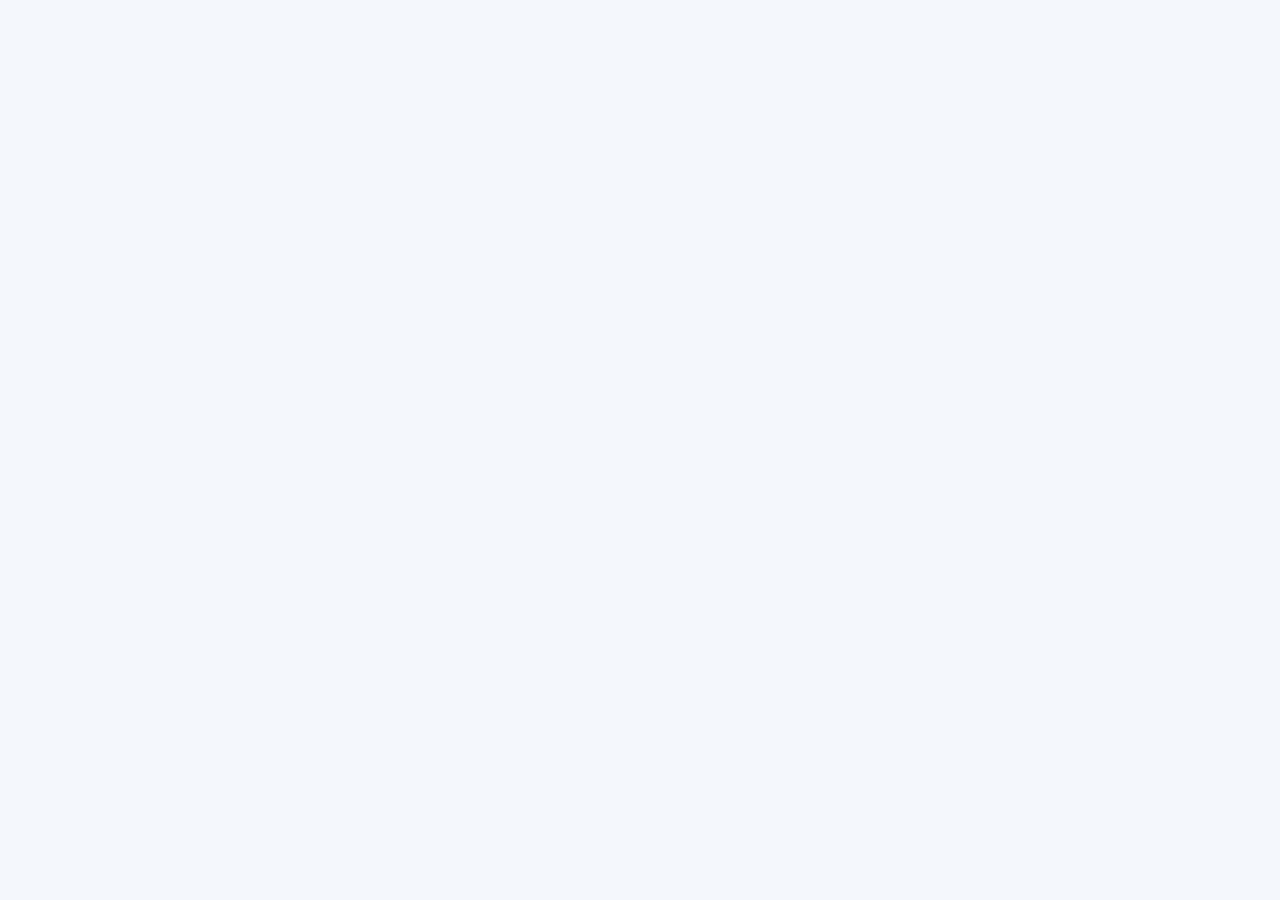
==== commit 85317002: "Add files via upload" ====
--- a/index.html
+++ b/index.html
@@ -1,98 +1 @@
-<!doctype html>
-<html lang="en">
-<head>
-<meta charset="UTF-8">
-<meta name="viewport" content="width=device-width,initial-scale=1">
-<title>B.S. RAO GOLDEN 10™ Student Portal</title>
-<style>
-*{box-sizing:border-box}body{margin:0;font-family:Arial,sans-serif;background:linear-gradient(135deg,#eef6ff,#f8f5ff,#effcf5);color:#101828}
-header{background:#fff;padding:16px 6%;display:flex;align-items:center;border-bottom:1px solid #ddd;position:sticky;top:0;z-index:5}
-.logo{width:52px;height:52px;border-radius:16px;background:linear-gradient(135deg,#1769d5,#6541e8);color:#fff;display:grid;place-items:center;font-size:21px;font-weight:900;margin-right:12px}.brand{font-weight:900;font-size:20px}.gold{letter-spacing:3px;color:#667085;font-size:11px;margin-top:3px}
-main{max-width:900px;margin:auto;padding:45px 6% 70px}.card{background:#fff;border:1px solid #dce4ef;border-radius:28px;padding:32px;box-shadow:0 20px 60px #10182818}.center{text-align:center}.heroTitle{font-size:52px;margin:20px 0 12px}.sub{font-size:19px;color:#667085;line-height:1.6}
-input{width:100%;padding:17px;border:2px solid #d0d7e2;border-radius:14px;font-size:20px;margin:18px 0;text-align:center}button{border:0;border-radius:14px;padding:15px 20px;font-size:17px;font-weight:800;cursor:pointer}.primary{background:#1769d5;color:#fff;width:100%}.back{background:#edf2f7;color:#344054;margin-bottom:20px}.grid{display:grid;grid-template-columns:repeat(2,1fr);gap:14px}.tile{background:#fff;border:1px solid #dce4ef;border-radius:20px;padding:22px;text-align:left}.tile b{font-size:21px}.tile span{display:block;color:#667085;margin-top:7px}.error{color:#b42318;font-weight:800;min-height:25px;margin-top:3px}.ok{color:#087443;font-weight:800}.badge{display:inline-block;background:#e5f1ff;color:#1769d5;padding:8px 13px;border-radius:99px;font-weight:800}
-footer{background:#101828;color:#fff;text-align:center;padding:35px 6%}footer small{display:block;color:#98a2b3;margin-top:8px}
-@media(max-width:650px){.grid{grid-template-columns:1fr}.heroTitle{font-size:42px}.card{padding:24px}}
-</style>
-</head>
-<body>
-<header><div class="logo">BR</div><div><div class="brand">B.S. RAO</div><div class="gold">GOLDEN 10™</div></div></header>
-<div id="app"></div>
-<footer><b>B.S. RAO MATH & SCIENCE ACADEMY</b><small>Golden 10™ Mastery System • CBSE Classes 6–10</small></footer>
-
-<script>
-(function(){
-const app=document.getElementById("app");
-
-function login(){
-app.innerHTML=`<main><section class="card center">
-<span class="badge">CBSE • 6th–10th</span>
-<h1 class="heroTitle">Student Portal</h1>
-<p class="sub">Enter your Hall Ticket Number to enter your personalised mastery dashboard.</p>
-<input id="hall" inputmode="numeric" maxlength="7" placeholder="HALL TICKET NUMBER" autocomplete="off">
-<div id="err" class="error"></div>
-<button class="primary" id="enter">Enter Academy →</button>
-</section></main>`;
-document.getElementById("enter").onclick=validate;
-document.getElementById("hall").addEventListener("keydown",e=>{if(e.key==="Enter")validate()});
-}
-function validate(){
-const input=document.getElementById("hall");
-const n=input.value.trim();
-if(!/^\d{7}$/.test(n)){
-document.getElementById("err").textContent="Please enter the 7-digit Hall Ticket Number.";
-return;
-}
-const num=Number(n);
-if(num<3827001 || num>3827100){
-document.getElementById("err").textContent="Invalid Hall Ticket Number.";
-return;
-}
-dashboard(n);
-}
-function dashboard(ht){
-app.innerHTML=`<main>
-<section class="card">
-<span class="badge">STUDENT VERIFIED ✓</span>
-<h1>Welcome, Student</h1>
-<p class="sub">Hall Ticket Number: <b>${ht}</b></p>
-<p class="sub">Your B.S. RAO GOLDEN 10™ mastery portal is ready.</p>
-buttonArea();
-</section>
-<div class="grid" style="margin-top:18px">
-<div class="tile"><b>🎯 200 Mock Tests</b><span>5 Classes × 10 Levels × 4 Stages</span></div>
-<div class="tile"><b>🏆 Golden 10™</b><span>KNOW → THINK → MASTER → CHALLENGE</span></div>
-<div class="tile"><b>📚 Study Notes</b><span>Concepts • Revision • Practice</span></div>
-<div class="tile"><b>📊 Results</b><span>Score • Accuracy • Analysis</span></div>
-</div>
-</main>`;
-}
-function buttonArea(){
-const wrap=document.createElement("div");wrap.style.marginTop="24px";
-const b=document.createElement("button");b.className="primary";b.textContent="🚀 ONLINE MOCK TEST";
-b.onclick=classes;wrap.appendChild(b);
-const card=document.querySelector(".card");card.appendChild(wrap);
-}
-function classes(){
-app.innerHTML=`<main><button class="back" onclick="location.reload()">← Login</button><h1>Choose Your Class</h1><p class="sub">ONLINE MOCK TEST</p><div class="grid">${["6","7","8","9","10"].map(c=>`<button class="tile" onclick="levels('${c}')"><b>Class ${c}</b><span>CBSE • Golden 10™</span></button>`).join("")}</div></main>`;
-}
-const titles=["Number Mastery","Number Theory","Fractions & Decimals","Powers","Exponents & Algebra","Commercial Maths","Geometry","Mensuration","Advanced Foundation","CBSE Excellence"];
-function levels(c){
-app.innerHTML=`<main><button class="back" onclick="classes()">← Classes</button><h1>Class ${c} — Golden Levels</h1><div class="grid">${titles.map((t,i)=>`<button class="tile" onclick="stages('${c}',${i+1})"><span>LEVEL ${i+1}</span><b>${t}</b><span>Golden 10™ Mastery</span></button>`).join("")}</div></main>`;
-}
-function stages(c,l){
-app.innerHTML=`<main><button class="back" onclick="levels('${c}')">← Levels</button><h1>Class ${c} • Level ${l}</h1><p class="sub">${titles[l-1]}</p><div class="grid">
-<button class="tile" onclick="ready('${c}',${l},'Foundation — KNOW')"><b>📗 Foundation — KNOW</b><span>Concepts • Basic sums • Direct formulas</span></button>
-<button class="tile" onclick="ready('${c}',${l},'Logical — THINK')"><b>🧠 Logical — THINK</b><span>Tricky questions • Applications • Connections</span></button>
-<button class="tile" onclick="ready('${c}',${l},'Elite — MASTER')"><b>✨ Elite — MASTER</b><span>HOTS • Multi-step reasoning • Time challenge</span></button>
-<button class="tile" onclick="ready('${c}',${l},'Master Challenge')"><b>🏆 Master Challenge</b><span>Mixed real-exam simulation</span></button>
-</div></main>`;
-}
-function ready(c,l,s){
-app.innerHTML=`<main><button class="back" onclick="stages('${c}',${l})">← Stages</button><section class="card center"><span class="badge">TEST READY</span><h1>Class ${c} • Level ${l}</h1><h2>${s}</h2><p class="sub">20 Questions • 80 Marks • 45 Minutes<br>Correct +4 • Wrong −1 • Unattempted 0</p><p class="ok">Navigation is working successfully.</p><button class="primary" onclick="alert('Question bank connection point is ready.')">Start Test →</button></section></main>`;
-}
-window.classes=classes;window.levels=levels;window.stages=stages;window.ready=ready;
-login();
-})();
-</script>
-</body>
-</html>
+<!doctype html><html lang="en"><head><meta charset="utf-8"><meta name="viewport" content="width=device-width,initial-scale=1"><title>B.S. RAO GOLDEN 10™</title><link rel="stylesheet" href="style.css"></head><body><div id="app"></div><script src="app.js"></script></body></html>
--- a/style.css
+++ b/style.css
@@ -0,0 +1 @@
+*{box-sizing:border-box}body{margin:0;font-family:Arial,sans-serif;background:#f4f7fb;color:#172033}.wrap{max-width:1100px;margin:auto;padding:18px}.card{background:#fff;border-radius:18px;padding:20px;margin:14px 0;box-shadow:0 5px 22px #0001}.hero{background:linear-gradient(135deg,#182848,#4b6cb7);color:#fff;border-radius:20px;padding:25px}.grid{display:grid;grid-template-columns:repeat(auto-fit,minmax(180px,1fr));gap:12px}.btn{border:0;border-radius:12px;padding:13px 16px;background:#315efb;color:#fff;font-weight:700;cursor:pointer}.alt{background:#eef2ff;color:#20316b}.btn:disabled{opacity:.45}.top{display:flex;justify-content:space-between;align-items:center;gap:10px;flex-wrap:wrap}.pill{display:inline-block;background:#eef2ff;border-radius:20px;padding:6px 10px;margin:3px;font-size:12px}.q{font-size:19px;line-height:1.5}.opt{display:block;width:100%;text-align:left;padding:13px;margin:9px 0;border:1px solid #d7deea;background:#fff;border-radius:11px;cursor:pointer}.sel{border:2px solid #315efb;background:#eef2ff}.muted{color:#667085}.bad{color:#b42318}.good{color:#087f45}.center{text-align:center}.score{font-size:40px;font-weight:800}.barbg{height:10px;background:#e5e7eb;border-radius:10px;overflow:hidden}.bar{height:100%;background:#315efb}.level{min-height:86px}small{opacity:.8}
